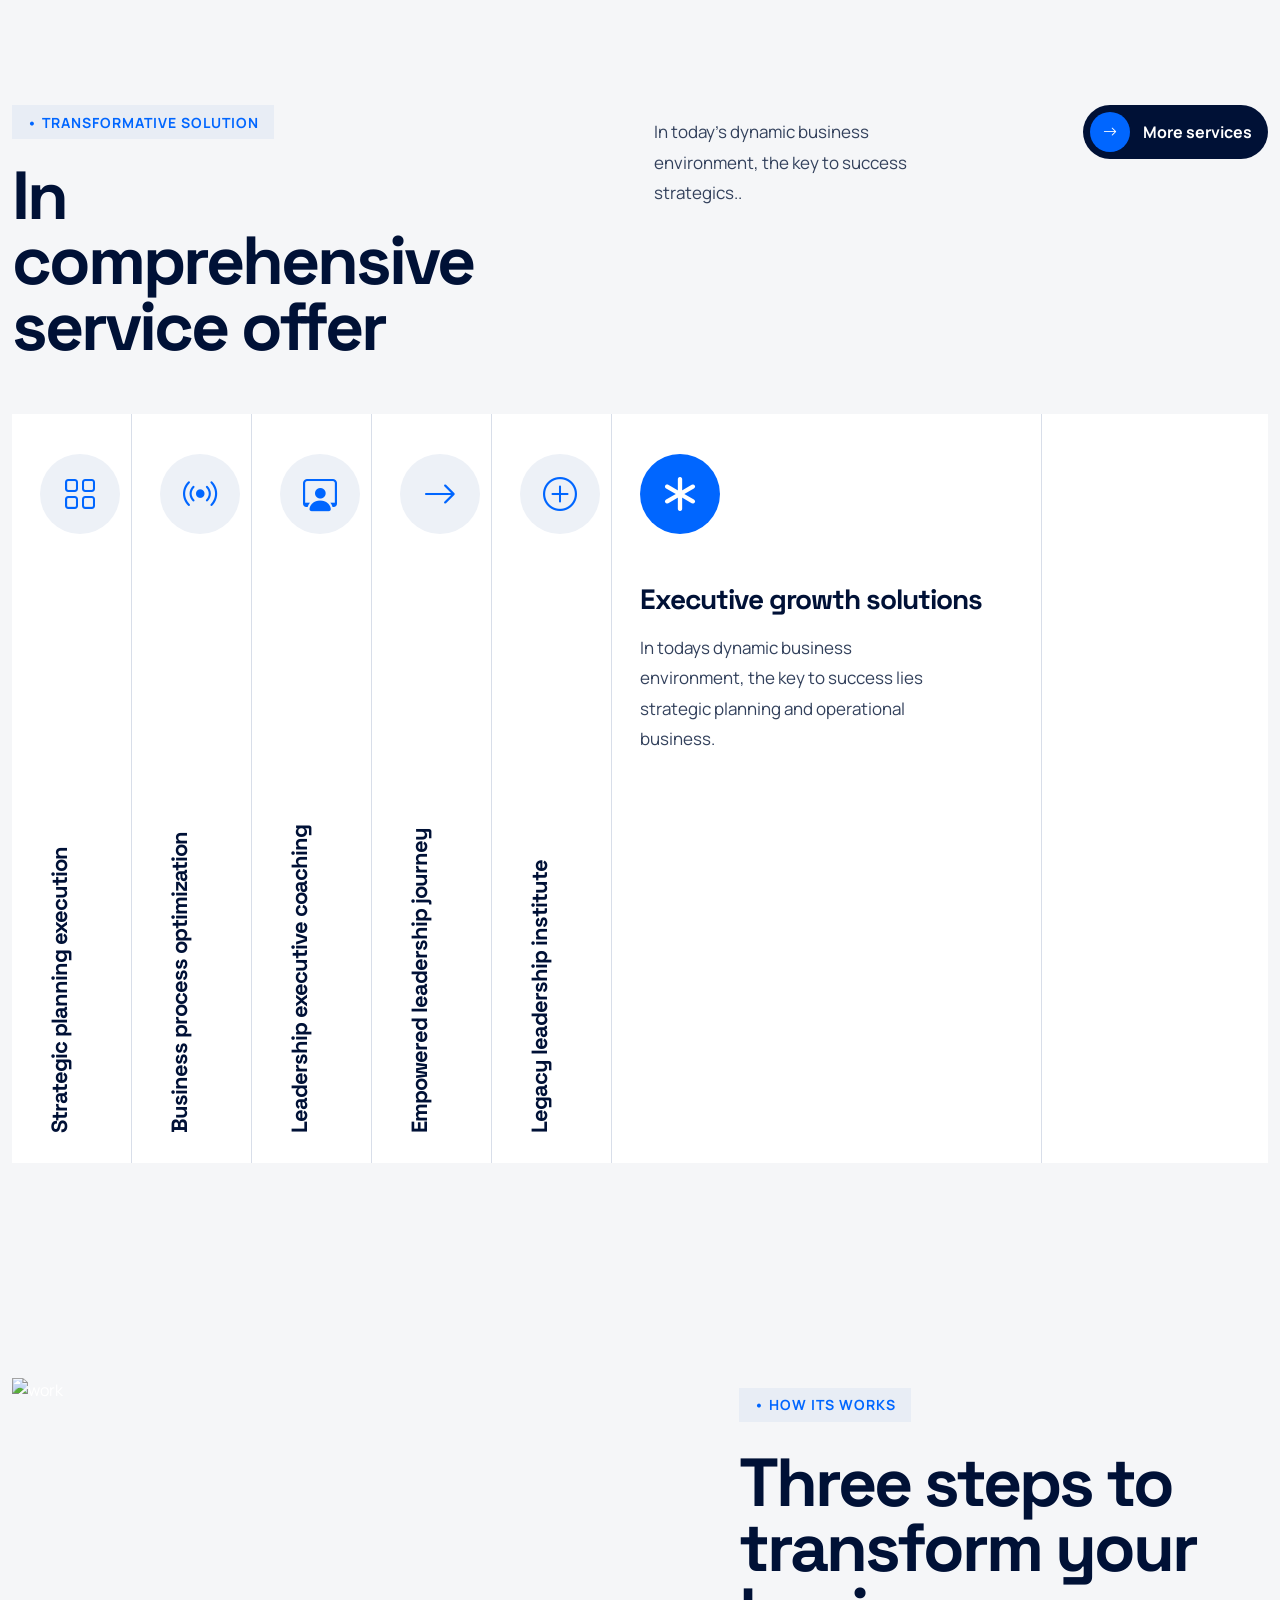
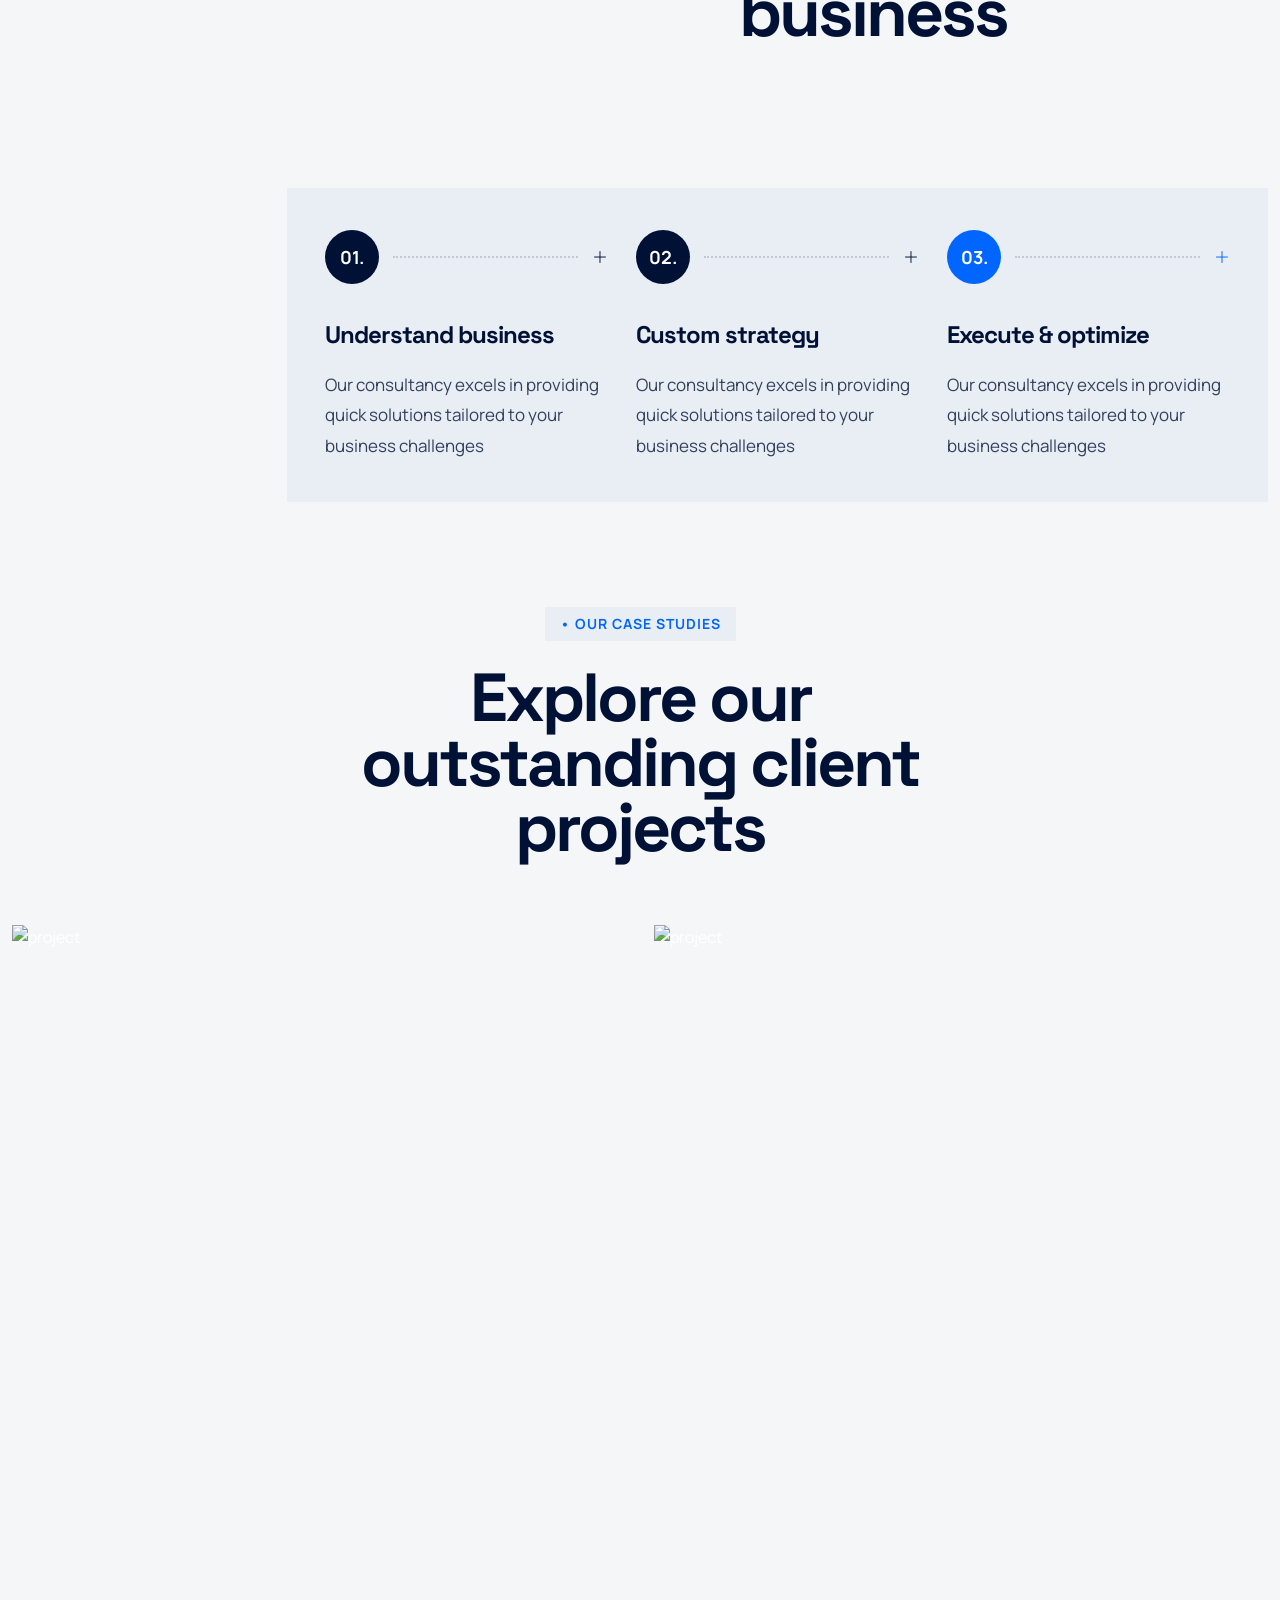
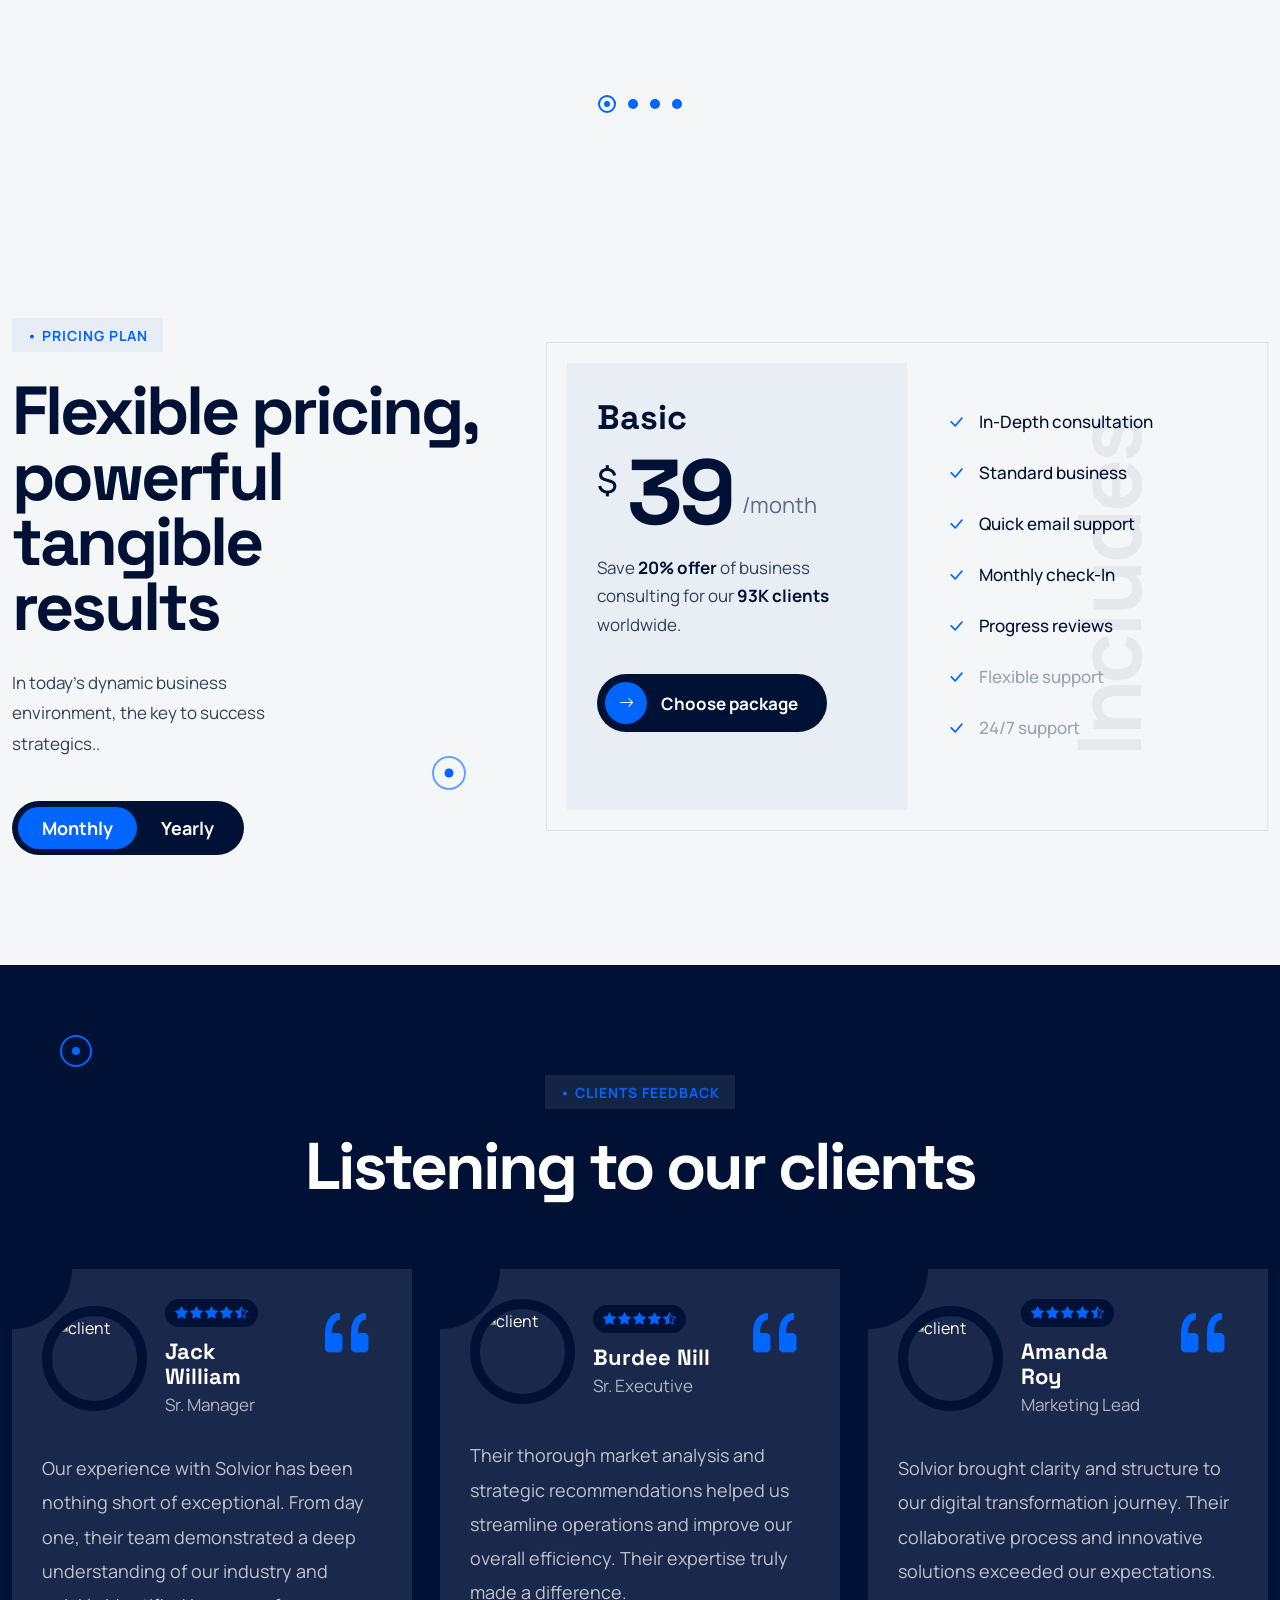
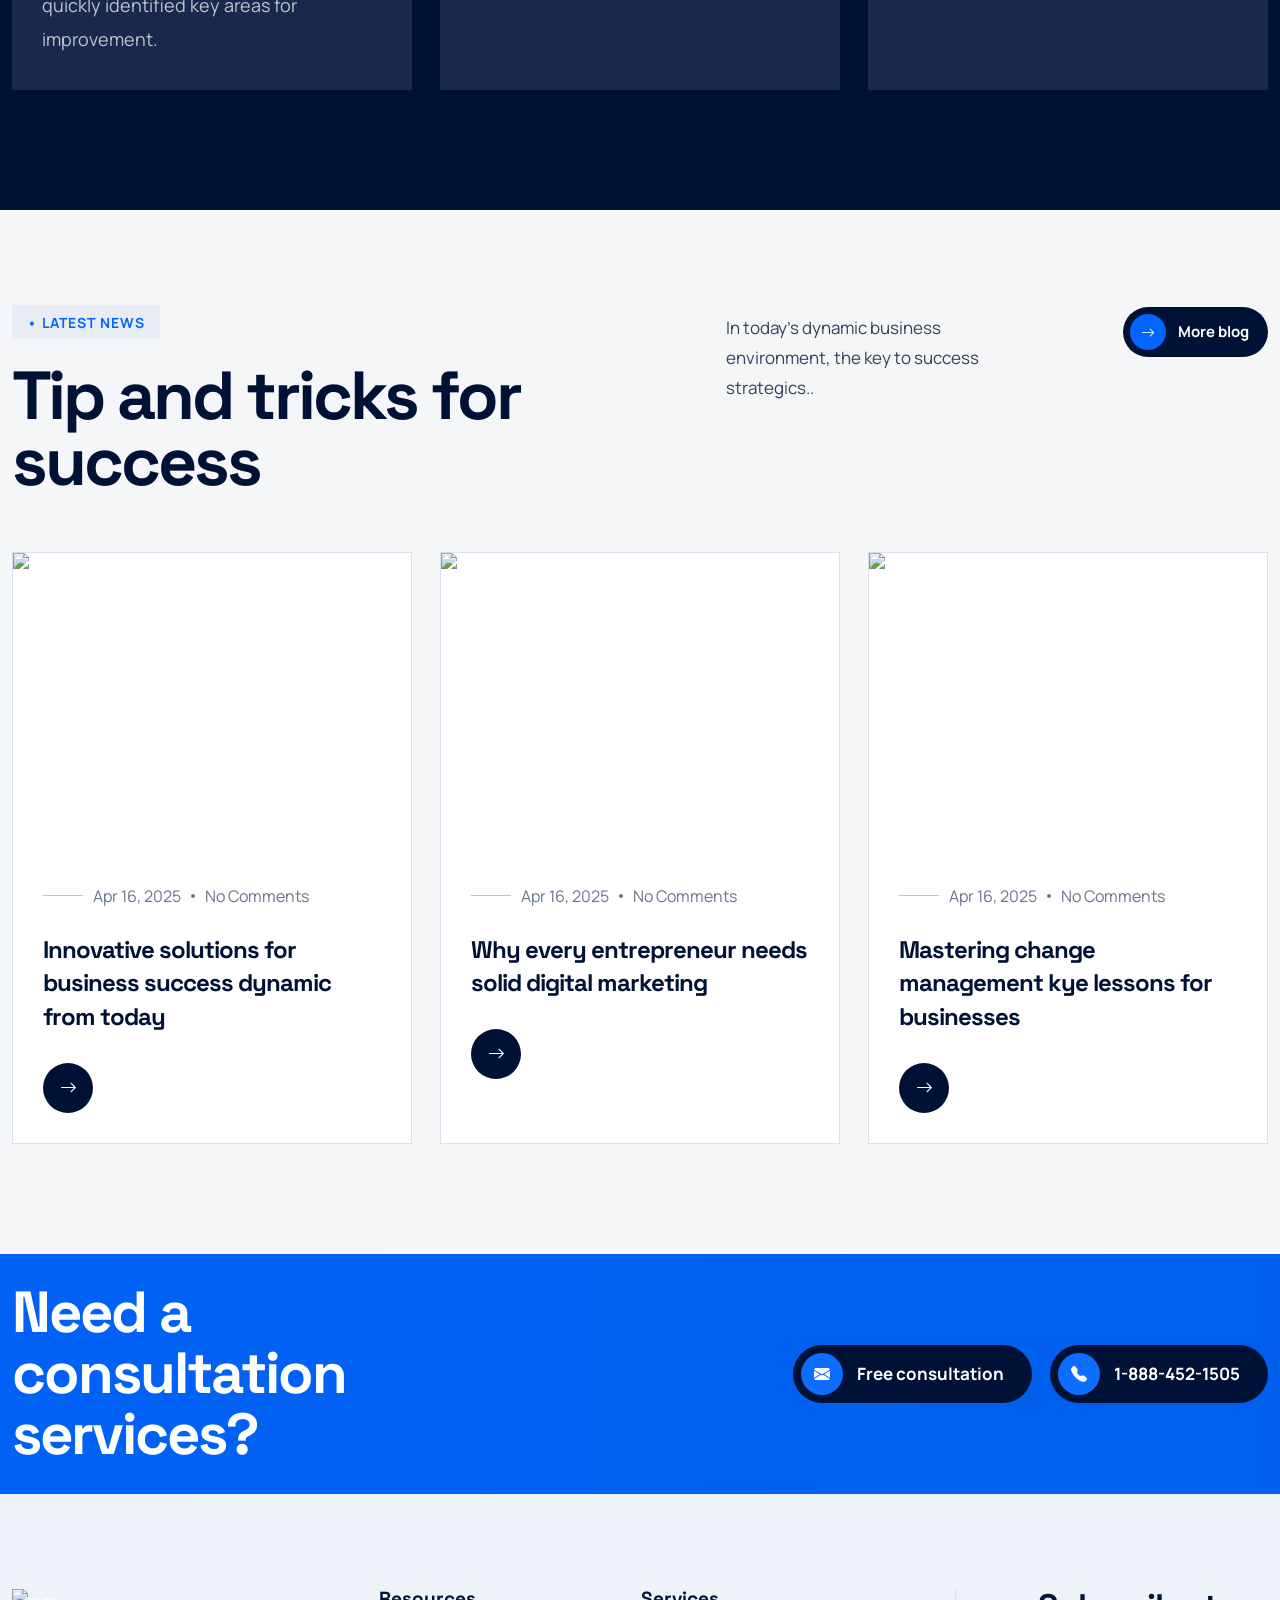
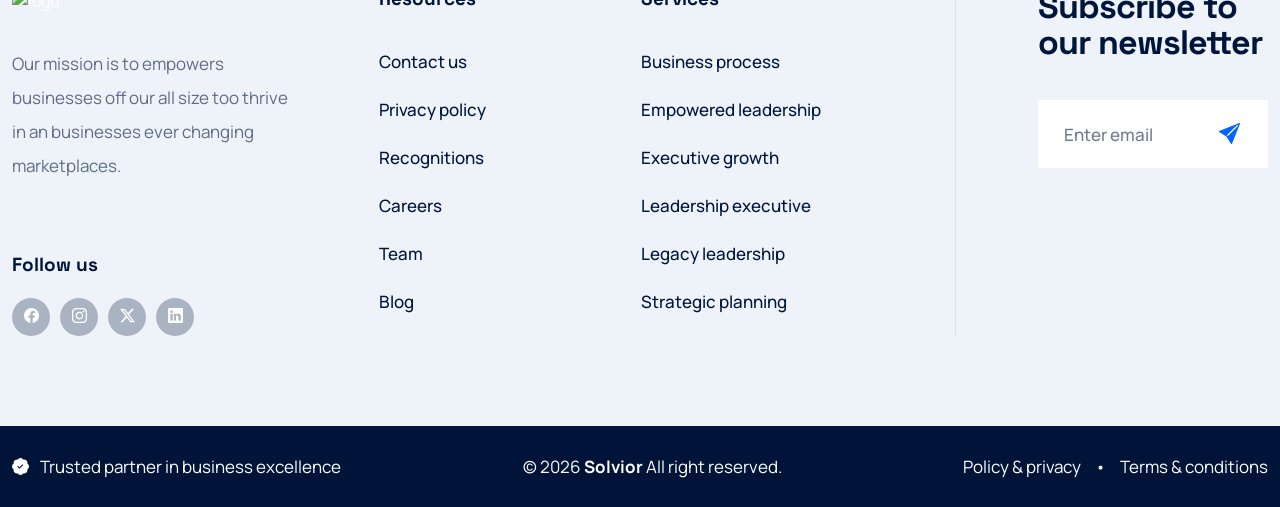
==== index.html @ 194489c1 "15 MAY 2026" ====
<!DOCTYPE html>
<html lang="en">
<head>
    <meta charset="UTF-8">
    <meta name="viewport" content="width=device-width, initial-scale=1.0">
    <title>Document</title>
    <link
  href="https://cdn.jsdelivr.net/npm/bootstrap@5.3.7/dist/css/bootstrap.min.css" rel="stylesheet"
/>
<link
  rel="stylesheet"
  href="https://cdn.jsdelivr.net/npm/bootstrap-icons@1.13.1/font/bootstrap-icons.min.css"/>
  <link rel="preconnect" href="https://fonts.googleapis.com">
<link rel="preconnect" href="https://fonts.gstatic.com" crossorigin>

<link href="https://fonts.googleapis.com/css2?family=Manrope:wght@200..800&family=Space+Grotesk:wght@300..700&display=swap" rel="stylesheet">
<link rel="stylesheet" href="assets/css/style.css">
</head>
<body>
    






<!-- =========================
     SERVICE AREA START
========================= -->

<section class="service-area">

    <div class="container">

        <!-- TOP -->

        <div class="service-top">

            <!-- LEFT -->

            <div class="service-heading">

                <span class="service-subtitle">
                    • TRANSFORMATIVE SOLUTION
                </span>

                <h2>
                    In comprehensive service offer
                </h2>

            </div>

            <!-- CENTER -->

            <div class="service-text">

                <p>
                    In today's dynamic business environment, the key to success strategics..
                </p>

            </div>

            <!-- RIGHT -->

            <div class="service-btn-wrap">

                <a href="#" class="service-btn">

                    <span class="service-btn-icon">
                        <i class="bi bi-arrow-right"></i>
                    </span>

                    <span class="service-btn-text">
                        More services
                    </span>

                </a>

            </div>

        </div>

        <!-- SERVICE WRAPPER -->

        <div class="service-wrapper">

            <!-- ITEM 1 -->

            <div class="service-item">

                <div class="service-icon">

                    <i class="bi bi-grid"></i>

                </div>

                <h3>
                    Strategic planning execution
                </h3>

                <div class="service-hidden">

                    <h4>
                        Strategic planning execution
                    </h4>

                    <p>
                        In todays dynamic business environment, the key to success lies strategic planning and operational business.
                    </p>

                </div>

            </div>

            <!-- ITEM 2 -->

            <div class="service-item">

                <div class="service-icon">

                    <i class="bi bi-broadcast"></i>

                </div>

                <h3>
                    Business process optimization
                </h3>

                <div class="service-hidden">

                    <h4>
                        Business process optimization
                    </h4>

                    <p>
                        In todays dynamic business environment, the key to success lies strategic planning and operational business.
                    </p>

                </div>

            </div>

            <!-- ITEM 3 -->

            <div class="service-item">

                <div class="service-icon">

                    <i class="bi bi-person-workspace"></i>

                </div>

                <h3>
                    Leadership executive coaching
                </h3>

                <div class="service-hidden">

                    <h4>
                        Leadership executive coaching
                    </h4>

                    <p>
                        In todays dynamic business environment, the key to success lies strategic planning and operational business.
                    </p>

                </div>

            </div>

            <!-- ITEM 4 -->

            <div class="service-item">

                <div class="service-icon">

                    <i class="bi bi-arrow-right"></i>

                </div>

                <h3>
                    Empowered leadership journey
                </h3>

                <div class="service-hidden">

                    <h4>
                        Empowered leadership journey
                    </h4>

                    <p>
                        In todays dynamic business environment, the key to success lies strategic planning and operational business.
                    </p>

                </div>

            </div>

            <!-- ITEM 5 -->

            <div class="service-item">

                <div class="service-icon">

                    <i class="bi bi-plus-circle"></i>

                </div>

                <h3>
                    Legacy leadership institute
                </h3>

                <div class="service-hidden">

                    <h4>
                        Legacy leadership institute
                    </h4>

                    <p>
                        In todays dynamic business environment, the key to success lies strategic planning and operational business.
                    </p>

                </div>

            </div>

            <!-- ITEM ACTIVE -->

            <div class="service-item active">

                <div class="service-icon active-icon">

                    <i class="bi bi-asterisk"></i>

                </div>

                <h3>
                    Executive growth solutions
                </h3>

                <div class="service-hidden">

                    <h4>
                        Executive growth solutions
                    </h4>

                    <p>
                        In todays dynamic business environment, the key to success lies strategic planning and operational business.
                    </p>

                </div>

            </div>

        </div>

    </div>

</section>

<!-- =========================
     SERVICE AREA END
========================= -->

<!-- =========================
     WORK PROCESS AREA START
========================= -->

<section class="work-area">

    <div class="container">

        <!-- TOP -->

        <div class="work-top">

            <!-- LEFT IMAGE -->

            <div class="work-image">

                <img
                    src="https://images.unsplash.com/photo-1552664730-d307ca884978?q=80&w=1400&auto=format&fit=crop"
                    alt="work"
                >

            </div>

            <!-- RIGHT CONTENT -->

            <div class="work-heading">

                <span class="work-subtitle">
                    • HOW ITS WORKS
                </span>

                <h2>
                    Three steps to transform your business
                </h2>

            </div>

        </div>

        <!-- PROCESS BOX -->

        <div class="work-process-wrapper">

            <div class="work-process-grid">

                <!-- ITEM 1 -->

                <div class="work-process-item">

                    <!-- TOP -->

                    <div class="work-process-top">

                        <div class="work-number">
                            01.
                        </div>

                        <div class="work-line"></div>

                        <div class="work-plus">
                            <i class="bi bi-plus-lg"></i>
                        </div>

                    </div>

                    <!-- CONTENT -->

                    <div class="work-content">

                        <h3>
                            Understand business
                        </h3>

                        <p>
                            Our consultancy excels in providing quick solutions tailored to your business challenges
                        </p>

                    </div>

                </div>

                <!-- ITEM 2 -->

                <div class="work-process-item">

                    <div class="work-process-top">

                        <div class="work-number">
                            02.
                        </div>

                        <div class="work-line"></div>

                        <div class="work-plus">
                            <i class="bi bi-plus-lg"></i>
                        </div>

                    </div>

                    <div class="work-content">

                        <h3>
                            Custom strategy
                        </h3>

                        <p>
                            Our consultancy excels in providing quick solutions tailored to your business challenges
                        </p>

                    </div>

                </div>

                <!-- ITEM 3 -->

                <div class="work-process-item">

                    <div class="work-process-top">

                        <div class="work-number active">
                            03.
                        </div>

                        <div class="work-line"></div>

                        <div class="work-plus blue">
                            <i class="bi bi-plus-lg"></i>
                        </div>

                    </div>

                    <div class="work-content">

                        <h3>
                            Execute & optimize
                        </h3>

                        <p>
                            Our consultancy excels in providing quick solutions tailored to your business challenges
                        </p>

                    </div>

                </div>

            </div>

        </div>

    </div>

</section>

<!-- =========================
     WORK PROCESS AREA END
========================= -->    


<!-- =========================
     PROJECT AREA START
========================= -->

<section class="project-area">

    <div class="container">

        <!-- TOP -->

        <div class="project-top">

            <span class="project-subtitle">
                • OUR CASE STUDIES
            </span>

            <h2>
                Explore our outstanding client projects
            </h2>

        </div>

        <!-- GRID -->

        <div class="project-grid">

            <!-- ITEM 1 -->

            <div class="project-item">

                <!-- IMAGE -->

                <div class="project-image">

                    <img
                        src="https://images.unsplash.com/photo-1522202176988-66273c2fd55f?q=80&w=1400&auto=format&fit=crop"
                        alt="project"
                    >

                </div>

                <!-- CONTENT -->

                <div class="project-content">

                    <div class="project-tags">

                        <span>Business</span>
                        <span>Marketing</span>

                    </div>

                    <div class="project-bottom">

                        <h3>
                            Empower enterprise
                        </h3>

                        <a href="#" class="project-arrow">

                            <i class="bi bi-arrow-up-right"></i>

                        </a>

                    </div>

                </div>

            </div>

            <!-- ITEM 2 -->

            <div class="project-item">

                <div class="project-image">

                    <img
                        src="https://images.unsplash.com/photo-1521737604893-d14cc237f11d?q=80&w=1400&auto=format&fit=crop"
                        alt="project"
                    >

                </div>

                <div class="project-content">

                    <div class="project-tags">

                        <span>Growth</span>
                        <span>Marketing</span>

                    </div>

                    <div class="project-bottom">

                        <h3>
                            Innovative solutions
                        </h3>

                        <a href="#" class="project-arrow dark-arrow">

                            <i class="bi bi-arrow-up-right"></i>

                        </a>

                    </div>

                </div>

            </div>

        </div>

        <!-- DOTS -->

        <div class="project-dots">

            <span class="active"></span>
            <span></span>
            <span></span>
            <span></span>

        </div>

    </div>

</section>

<!-- =========================
     PROJECT AREA END
========================= -->


<!-- =========================
     PRICING AREA START
========================= -->

<section class="pricing-area">

    <div class="container">

        <div class="pricing-wrapper">

            <!-- LEFT -->

            <div class="pricing-left">

                <span class="pricing-subtitle">
                    • PRICING PLAN
                </span>

                <h2>
                    Flexible pricing, powerful tangible results
                </h2>

                <p>
                    In today's dynamic business environment, the key to success strategics..
                </p>

                <!-- TOGGLE -->

                <div class="pricing-toggle">

                    <button class="active">
                        Monthly
                    </button>

                    <button>
                        Yearly
                    </button>

                </div>

                <!-- SHAPE -->

                <div class="pricing-shape"></div>

            </div>

            <!-- RIGHT -->

            <div class="pricing-right">

                <div class="pricing-card">

                    <!-- LEFT CARD -->

                    <div class="pricing-card-left">

                        <h4>
                            Basic
                        </h4>

                        <div class="pricing-price">

                            <span class="currency">$</span>

                            <h3>39</h3>

                            <span class="month">/month</span>

                        </div>

                        <p>
                            Save <strong>20% offer</strong> of business consulting for our <strong>93K clients</strong> worldwide.
                        </p>

                        <a href="#" class="pricing-btn">

                            <span class="pricing-btn-icon">
                                <i class="bi bi-arrow-right"></i>
                            </span>

                            <span class="pricing-btn-text">
                                Choose package
                            </span>

                        </a>

                    </div>

                    <!-- RIGHT CARD -->

                    <div class="pricing-card-right">

                        <ul>

                            <li class="active">

                                <i class="bi bi-check-lg"></i>

                                In-Depth consultation

                            </li>

                            <li class="active">

                                <i class="bi bi-check-lg"></i>

                                Standard business

                            </li>

                            <li class="active">

                                <i class="bi bi-check-lg"></i>

                                Quick email support

                            </li>

                            <li class="active">

                                <i class="bi bi-check-lg"></i>

                                Monthly check-In

                            </li>

                            <li class="active">

                                <i class="bi bi-check-lg"></i>

                                Progress reviews

                            </li>

                            <li>

                                <i class="bi bi-check-lg"></i>

                                Flexible support

                            </li>

                            <li>

                                <i class="bi bi-check-lg"></i>

                                24/7 support

                            </li>

                        </ul>

                        <div class="pricing-watermark">
                            Includes
                        </div>

                    </div>

                </div>

            </div>

        </div>

    </div>

</section>

<!-- =========================
     PRICING AREA END
========================= -->
    

<!-- =========================
     TESTIMONIAL AREA START
========================= -->

<section class="testimonial-area">

    <!-- SHAPE -->
    <div class="testimonial-shape"></div>

    <div class="container">

        <!-- TOP -->

        <div class="testimonial-top">

            <span class="testimonial-subtitle">
                • CLIENTS FEEDBACK
            </span>

            <h2>
                Listening to our clients
            </h2>

        </div>

        <!-- TESTIMONIAL GRID -->

        <div class="testimonial-grid">

            <!-- CARD 1 -->

            <div class="testimonial-card">

                <!-- TOP -->

                <div class="testimonial-card-top">

                    <div class="testimonial-user">

                        <div class="testimonial-user-image">

                            <img
                                src="https://randomuser.me/api/portraits/men/32.jpg"
                                alt="client"
                            >

                        </div>

                        <div class="testimonial-user-info">

                            <div class="testimonial-rating">

                                <i class="bi bi-star-fill"></i>
                                <i class="bi bi-star-fill"></i>
                                <i class="bi bi-star-fill"></i>
                                <i class="bi bi-star-fill"></i>
                                <i class="bi bi-star-half"></i>

                            </div>

                            <h4>
                                Jack William
                            </h4>

                            <p>
                                Sr. Manager
                            </p>

                        </div>

                    </div>

                    <div class="testimonial-quote">

                        <i class="bi bi-quote"></i>

                    </div>

                </div>

                <!-- TEXT -->

                <div class="testimonial-content">

                    <p>
                        Our experience with Solvior has been nothing short of exceptional. From day one, their team demonstrated a deep understanding of our industry and quickly identified key areas for improvement.
                    </p>

                </div>

            </div>

            <!-- CARD 2 -->

            <div class="testimonial-card">

                <div class="testimonial-card-top">

                    <div class="testimonial-user">

                        <div class="testimonial-user-image">

                            <img
                                src="https://randomuser.me/api/portraits/men/44.jpg"
                                alt="client"
                            >

                        </div>

                        <div class="testimonial-user-info">

                            <div class="testimonial-rating">

                                <i class="bi bi-star-fill"></i>
                                <i class="bi bi-star-fill"></i>
                                <i class="bi bi-star-fill"></i>
                                <i class="bi bi-star-fill"></i>
                                <i class="bi bi-star-half"></i>

                            </div>

                            <h4>
                                Burdee Nill
                            </h4>

                            <p>
                                Sr. Executive
                            </p>

                        </div>

                    </div>

                    <div class="testimonial-quote">

                        <i class="bi bi-quote"></i>

                    </div>

                </div>

                <div class="testimonial-content">

                    <p>
                        Their thorough market analysis and strategic recommendations helped us streamline operations and improve our overall efficiency. Their expertise truly made a difference.
                    </p>

                </div>

            </div>

            <!-- CARD 3 -->

            <div class="testimonial-card">

                <div class="testimonial-card-top">

                    <div class="testimonial-user">

                        <div class="testimonial-user-image">

                            <img
                                src="https://randomuser.me/api/portraits/women/68.jpg"
                                alt="client"
                            >

                        </div>

                        <div class="testimonial-user-info">

                            <div class="testimonial-rating">

                                <i class="bi bi-star-fill"></i>
                                <i class="bi bi-star-fill"></i>
                                <i class="bi bi-star-fill"></i>
                                <i class="bi bi-star-fill"></i>
                                <i class="bi bi-star-half"></i>

                            </div>

                            <h4>
                                Amanda Roy
                            </h4>

                            <p>
                                Marketing Lead
                            </p>

                        </div>

                    </div>

                    <div class="testimonial-quote">

                        <i class="bi bi-quote"></i>

                    </div>

                </div>

                <div class="testimonial-content">

                    <p>
                        Solvior brought clarity and structure to our digital transformation journey. Their collaborative process and innovative solutions exceeded our expectations.
                    </p>

                </div>

            </div>

        </div>

    </div>

</section>

<!-- =========================
     TESTIMONIAL AREA END
========================= -->


<!-- =========================
     BLOG AREA START
========================= -->

<section class="blog-area">

    <div class="container">

        <!-- BLOG TOP -->

        <div class="blog-top">

            <!-- LEFT -->
            <div class="blog-heading">

                <span class="blog-subtitle">
                    • LATEST NEWS
                </span>

                <h2>
                    Tip and tricks for success
                </h2>

            </div>

            <!-- CENTER -->
            <div class="blog-text">

                <p>
                    In today's dynamic business environment, the key to success strategics..
                </p>

            </div>

            <!-- RIGHT -->
            <div class="blog-btn-wrap">

                <a href="#" class="blog-btn">

                    <span class="blog-btn-icon">
                        <i class="bi bi-arrow-right"></i>
                    </span>

                    <span class="blog-btn-text">
                        More blog
                    </span>

                </a>

            </div>

        </div>

        <!-- BLOG GRID -->

        <div class="blog-grid">

            <!-- CARD 1 -->

            <div class="blog-card">

                <div class="blog-image">

                    <img
                        src="https://images.unsplash.com/photo-1556157382-97eda2d62296?q=80&w=1200&auto=format&fit=crop"
                        alt="blog"
                    >

                    <span class="blog-category">
                        Branding
                    </span>

                </div>

                <div class="blog-content">

                    <!-- META -->

                    <div class="blog-meta">

                        <span class="meta-line"></span>

                        <p>
                            Apr 16, 2025
                        </p>

                        <div class="meta-dot"></div>

                        <p>
                            No Comments
                        </p>

                    </div>

                    <!-- TITLE -->

                    <h3>

                        <a href="#">
                            Innovative solutions for business success dynamic from today
                        </a>

                    </h3>

                    <!-- BUTTON -->

                    <a href="#" class="blog-arrow">

                        <i class="bi bi-arrow-right"></i>

                    </a>

                </div>

            </div>

            <!-- CARD 2 -->

            <div class="blog-card">

                <div class="blog-image">

                    <img
                        src="https://images.unsplash.com/photo-1516321318423-f06f85e504b3?q=80&w=1200&auto=format&fit=crop"
                        alt="blog"
                    >

                    <span class="blog-category">
                        Business
                    </span>

                </div>

                <div class="blog-content">

                    <div class="blog-meta">

                        <span class="meta-line"></span>

                        <p>
                            Apr 16, 2025
                        </p>

                        <div class="meta-dot"></div>

                        <p>
                            No Comments
                        </p>

                    </div>

                    <h3>

                        <a href="#">
                            Why every entrepreneur needs solid digital marketing
                        </a>

                    </h3>

                    <a href="#" class="blog-arrow">

                        <i class="bi bi-arrow-right"></i>

                    </a>

                </div>

            </div>

            <!-- CARD 3 -->

            <div class="blog-card">

                <div class="blog-image">

                    <img
                        src="https://images.unsplash.com/photo-1521737604893-d14cc237f11d?q=80&w=1200&auto=format&fit=crop"
                        alt="blog"
                    >

                    <span class="blog-category">
                        Business
                    </span>

                </div>

                <div class="blog-content">

                    <div class="blog-meta">

                        <span class="meta-line"></span>

                        <p>
                            Apr 16, 2025
                        </p>

                        <div class="meta-dot"></div>

                        <p>
                            No Comments
                        </p>

                    </div>

                    <h3>

                        <a href="#">
                            Mastering change management kye lessons for businesses
                        </a>

                    </h3>

                    <a href="#" class="blog-arrow">

                        <i class="bi bi-arrow-right"></i>

                    </a>

                </div>

            </div>

        </div>

    </div>

</section>

<!-- =========================
     BLOG AREA END
========================= -->



<!-- =========================
     CTA AREA START
========================= -->

<section class="cta-area">

    <div class="container">

        <div class="cta-wrapper">

            <!-- LEFT -->
            <div class="cta-content">

                <h2>
                    Need a consultation services?
                </h2>

            </div>

            <!-- RIGHT -->
            <div class="cta-buttons">

                <!-- BUTTON -->
                <a href="#" class="cta-btn">

                    <span class="cta-icon">
                        <i class="bi bi-envelope-fill"></i>
                    </span>

                    <span class="cta-text">
                        Free consultation
                    </span>

                </a>

                <!-- BUTTON -->
                <a href="#" class="cta-btn">

                    <span class="cta-icon">
                        <i class="bi bi-telephone-fill"></i>
                    </span>

                    <span class="cta-text">
                        1-888-452-1505
                    </span>

                </a>

            </div>

        </div>

    </div>

</section>

<!-- =========================
     CTA AREA END
========================= -->


<!-- =========================
     FOOTER START
========================= -->

<footer class="footer-area">

    <div class="container">

        <div class="footer-top">

            <!-- COLUMN 1 -->
            <div class="footer-col footer-about">

                <a href="#" class="footer-logo">
                    <img src="assets/images/logo.svg" alt="logo">
                </a>

                <p>
                    Our mission is to empowers businesses off our all size too thrive in an businesses ever changing marketplaces.
                </p>

                <h5>Follow us</h5>

                <div class="footer-socials">

                    <a href="#">
                        <i class="bi bi-facebook"></i>
                    </a>

                    <a href="#">
                        <i class="bi bi-instagram"></i>
                    </a>

                    <a href="#">
                        <i class="bi bi-twitter-x"></i>
                    </a>

                    <a href="#">
                        <i class="bi bi-linkedin"></i>
                    </a>

                </div>

            </div>

            <!-- COLUMN 2 -->
            <div class="footer-col">

                <h4>Resources</h4>

                <ul>

                    <li><a href="#">Contact us</a></li>
                    <li><a href="#">Privacy policy</a></li>
                    <li><a href="#">Recognitions</a></li>
                    <li><a href="#">Careers</a></li>
                    <li><a href="#">Team</a></li>
                    <li><a href="#">Blog</a></li>

                </ul>

            </div>

            <!-- COLUMN 3 -->
            <div class="footer-col">

                <h4>Services</h4>

                <ul>

                    <li><a href="#">Business process</a></li>
                    <li><a href="#">Empowered leadership</a></li>
                    <li><a href="#">Executive growth</a></li>
                    <li><a href="#">Leadership executive</a></li>
                    <li><a href="#">Legacy leadership</a></li>
                    <li><a href="#">Strategic planning</a></li>

                </ul>

            </div>

            <!-- COLUMN 4 -->
            <div class="footer-col footer-newsletter">

                <h2>
                    Subscribe to our newsletter
                </h2>

                <form action="#">

                    <input type="email" placeholder="Enter email">

                    <button type="submit">
                        <i class="bi bi-send-fill"></i>
                    </button>

                </form>

            </div>

        </div>

    </div>

    <!-- FOOTER BOTTOM -->

    <div class="footer-bottom">

        <div class="container">

            <div class="footer-bottom-wrapper">

                <p>
                    <i class="bi bi-patch-check-fill"></i>
                    Trusted partner in business excellence
                </p>

                <p>
                    © 2026 <strong>Solvior</strong> All right reserved.
                </p>

                <div class="footer-links">

                    <a href="#">Policy & privacy</a>

                    <span>•</span>

                    <a href="#">Terms & conditions</a>

                </div>

            </div>

        </div>

    </div>

</footer>

<!-- =========================
     FOOTER END
========================= -->



<script src="https://cdn.jsdelivr.net/npm/bootstrap@5.3.7/dist/js/bootstrap.bundle.min.js"></script>
      <script src="assets/js/script.js"></script>
</body>

</html>
---- assets/css/style.css ----
/* =========================
   GLOBAL RESET
========================= */

*{
    margin: 0;
    padding: 0;
    box-sizing: border-box;
}

html{
    scroll-behavior: smooth;
}

body{
    font-family: "Manrope", sans-serif;
    background: #05060a;
    color: #ffffff;
    overflow-x: hidden;
}

/* =========================
   HEADINGS
========================= */

h1,
h2,
h3,
h4,
h5,
h6{
    font-family: "Space Grotesk", sans-serif;
    margin: 0;
}

/* =========================
   LINKS
========================= */

a{
    text-decoration: none;
    color: inherit;
}

/* =========================
   IMAGES
========================= */

img{
    max-width: 100%;
    display: block;
}

/* =========================
   CONTAINER WIDTH
========================= */

.container{
    max-width: 1320px;
}



/* =========================
   FOOTER AREA
========================= */

.footer-area{
    background: #eef3f9;
    overflow: hidden;
}

/* =========================
   FOOTER TOP
========================= */

.footer-top{
    padding: 95px 0 90px;

    display: grid;
    grid-template-columns: 1.1fr 0.7fr 0.9fr 1.2fr;

    column-gap: 80px;
}

/* =========================
   LOGO
========================= */

.footer-logo{
    display: inline-block;
    margin-bottom: 34px;
}

.footer-logo img{
    width: 170px;
}

/* =========================
   ABOUT TEXT
========================= */

.footer-about p{
    max-width: 290px;

    font-size: 17px;
    line-height: 2;

    font-weight: 400;

    color: #5f6c84;

    margin-bottom: 72px;
}

/* =========================
   FOLLOW TITLE
========================= */

.footer-about h5{
    font-size: 19px;
    line-height: 1;

    font-weight: 700;

    color: #00153b;

    margin-bottom: 24px;
}

/* =========================
   SOCIALS
========================= */

.footer-socials{
    display: flex;
    align-items: center;
    gap: 10px;
}

.footer-socials a{
    width: 38px;
    height: 38px;

    border-radius: 50%;

    background: #aab3c1;

    display: flex;
    align-items: center;
    justify-content: center;

    color: #fff;

    font-size: 15px;

    transition: 0.3s ease;
}

.footer-socials a:hover{
    background: #0066ff;
}

/* =========================
   FOOTER COLUMN TITLE
========================= */

.footer-col h4{
    font-size: 19px;
    line-height: 1;

    font-weight: 700;

    color: #00153b;

    margin-bottom: 42px;
}

/* =========================
   LISTS
========================= */

.footer-col ul{
    margin: 0;
    padding: 0;
    list-style: none;
}

.footer-col ul li{
    margin-bottom: 24px;
}

.footer-col ul li:last-child{
    margin-bottom: 0;
}

.footer-col ul li a{
    font-size: 17px;
    line-height: 1.2;

    font-weight: 500;

    color: #00153b;

    transition: 0.3s ease;
}

.footer-col ul li a:hover{
    color: #0066ff;
}

/* =========================
   NEWSLETTER
========================= */

.footer-newsletter{
    border-left: 1px solid rgba(0,0,0,0.08);

    padding-left: 82px;
}

.footer-newsletter h2{
    max-width: 300px;

    font-size: 34px;
    line-height: 1.08;

    font-weight: 700;

    color: #00153b;

    margin-bottom: 38px;

    letter-spacing: -1px;
}

/* =========================
   FORM
========================= */

.footer-newsletter form{
    position: relative;
    max-width: 292px;
}

.footer-newsletter input{
    width: 100%;
    height: 68px;

    background: #fff;

    border: none;
    outline: none;

    padding: 0 78px 0 26px;

    color: #00153b;

    font-size: 17px;
    font-weight: 500;
}

.footer-newsletter input::placeholder{
    color: #6f7b90;
}

.footer-newsletter button{
    position: absolute;

    top: 50%;
    right: 22px;

    transform: translateY(-50%);

    width: 34px;
    height: 34px;

    border: none;
    background: transparent;

    color: #0066ff;

    font-size: 21px;

    cursor: pointer;
}





/* =========================
   SERVICE AREA
========================= */

.service-area{
    padding: 105px 0 110px;
    background: #f5f6f8;
    overflow: hidden;
}

/* =========================
   TOP
========================= */

.service-top{
    display: grid;
    grid-template-columns: 1.1fr 0.7fr auto;

    gap: 55px;

    align-items: start;

    margin-bottom: 55px;
}

/* =========================
   SUBTITLE
========================= */

.service-subtitle{
    display: inline-flex;
    align-items: center;

    height: 34px;

    background: #e8edf5;

    padding: 0 15px;

    color: #0066ff;

    font-size: 14px;
    font-weight: 700;

    letter-spacing: 1px;

    margin-bottom: 24px;
}

/* =========================
   TITLE
========================= */

.service-heading h2{
    max-width: 520px;

    margin: 0;

    color: #001136;

    font-size: 68px;
    line-height: 0.96;

    letter-spacing: -3px;

    font-weight: 700;
}

/* =========================
   TEXT
========================= */

.service-text{
    padding-top: 12px;
}

.service-text p{
    max-width: 300px;

    margin: 0;

    color: #33415c;

    font-size: 17px;
    line-height: 1.8;

    font-weight: 400;
}

/* =========================
   BUTTON
========================= */

.service-btn{
    width: 185px;
    height: 54px;

    background: #001136;

    border-radius: 100px;

    padding-left: 7px;

    display: flex;
    align-items: center;
    gap: 13px;
}

.service-btn-icon{
    width: 40px;
    height: 40px;

    border-radius: 50%;

    background: #0066ff;

    display: flex;
    align-items: center;
    justify-content: center;

    color: #fff;

    font-size: 14px;
}

.service-btn-text{
    color: #fff;

    font-size: 16px;
    font-weight: 700;
}

/* =========================
   WRAPPER
========================= */

.service-wrapper{
    display: flex;

    min-height: 460px;

    background: #ffffff;

    overflow: hidden;
}

/* =========================
   ITEM
========================= */

.service-item{
    position: relative;

    width: 120px;

    padding: 40px 28px;

    border-right: 1px solid #d8dee9;

    transition: 0.5s ease;

    overflow: hidden;

    cursor: pointer;
}

/* ACTIVE + HOVER */

.service-item.active,
.service-item:hover{
    width: 430px;
}

/* =========================
   ICON
========================= */

.service-icon{
    width: 80px;
    height: 80px;

    border-radius: 50%;

    background: #edf1f7;

    display: flex;
    align-items: center;
    justify-content: center;

    color: #0066ff;

    font-size: 34px;

    margin-bottom: 50px;

    transition: 0.4s ease;
}

.active-icon{
    background: #0066ff;
    color: #fff;
}

/* =========================
   VERTICAL TITLE
========================= */

.service-item h3{
    position: absolute;

    left: 35px;
    bottom: 30px;

    margin: 0;

    color: #001136;

    font-size: 22px;
    line-height: 1.1;

    letter-spacing: -1px;

    font-weight: 700;

    writing-mode: vertical-rl;
    transform: rotate(180deg);

    transition: 0.4s ease;
}

/* =========================
   EXPAND CONTENT
========================= */

.service-hidden{
    opacity: 0;
    visibility: hidden;

    transform: translateY(20px);

    transition: 0.45s ease;
}

.service-hidden h4{
    margin: 0 0 18px;

    color: #001136;

    font-size: 28px;
    line-height: 1.1;

    letter-spacing: -1px;

    font-weight: 700;
}

.service-hidden p{
    max-width: 290px;

    margin: 0;

    color: #33415c;

    font-size: 17px;
    line-height: 1.8;

    font-weight: 400;
}

/* =========================
   ACTIVE CONTENT
========================= */

.service-item.active h3,
.service-item:hover h3{
    opacity: 0;
}

.service-item.active .service-hidden,
.service-item:hover .service-hidden{
    opacity: 1;
    visibility: visible;

    transform: translateY(0);
}

/* =========================
   ACTIVE ICON
========================= */

.service-item:hover .service-icon{
    background: #0066ff;
    color: #fff;
}

/* =========================
   RESPONSIVE
========================= */

@media(max-width: 1199px){

    .service-top{
        grid-template-columns: 1fr;
    }

}

@media(max-width: 991px){

    .service-wrapper{
        flex-direction: column;

        min-height: auto;
    }

    .service-item,
    .service-item.active,
    .service-item:hover{
        width: 100%;

        min-height: auto;
    }

    .service-item{
        padding: 35px 24px;
    }

    .service-item h3{
        position: static;

        writing-mode: initial;
        transform: none;

        margin-top: 25px;
    }

    .service-item.active h3,
    .service-item:hover h3{
        opacity: 1;
    }

    .service-hidden{
        opacity: 1;
        visibility: visible;

        transform: none;

        margin-top: 20px;
    }

}

@media(max-width: 767px){

    .service-area{
        padding: 80px 0;
    }

    .service-heading h2{
        font-size: 42px;

        letter-spacing: -1px;
    }

}

/* =========================
   SERVICE AREA END
========================= */

/* =========================
   WORK AREA
========================= */

.work-area{
    padding: 105px 0 0;
    background: #f5f6f8;
    overflow: hidden;
}

/* =========================
   TOP
========================= */

.work-top{
    display: grid;
    grid-template-columns: 1.1fr 0.9fr;

    gap: 80px;

    align-items: start;
}

/* =========================
   IMAGE
========================= */

.work-image{
    overflow: hidden;
}

.work-image img{
    width: 100%;
    height: 560px;

    object-fit: cover;

    display: block;
}

/* =========================
   HEADING
========================= */

.work-heading{
    padding-top: 10px;
}

/* =========================
   SUBTITLE
========================= */

.work-subtitle{
    display: inline-flex;
    align-items: center;

    height: 34px;

    background: #e8edf5;

    padding: 0 15px;

    color: #0066ff;

    font-size: 14px;
    font-weight: 700;

    letter-spacing: 1px;

    margin-bottom: 28px;
}

/* =========================
   TITLE
========================= */

.work-heading h2{
    max-width: 500px;

    margin: 0;

    color: #001136;

    font-size: 68px;
    line-height: 0.96;

    letter-spacing: -3px;

    font-weight: 700;
}

/* =========================
   PROCESS WRAPPER
========================= */

.work-process-wrapper{
    position: relative;

    margin-top: -150px;
    margin-left: 275px;

    background: #e9edf4;

    padding: 42px 38px 40px;
}

/* =========================
   GRID
========================= */

.work-process-grid{
    display: grid;
    grid-template-columns: repeat(3,1fr);

    gap: 28px;
}

/* =========================
   PROCESS TOP
========================= */

.work-process-top{
    display: flex;
    align-items: center;

    margin-bottom: 38px;
}

/* =========================
   NUMBER
========================= */

.work-number{
    width: 54px;
    height: 54px;

    border-radius: 50%;

    background: #001136;

    display: flex;
    align-items: center;
    justify-content: center;

    color: #fff;

    font-size: 18px;
    line-height: 1;

    font-weight: 700;

    flex-shrink: 0;
}

.work-number.active{
    background: #0066ff;
}

/* =========================
   LINE
========================= */

.work-line{
    flex: 1;

    height: 1px;

    border-top: 2px dotted #c2c9d4;

    margin: 0 14px;
}

/* =========================
   PLUS
========================= */

.work-plus{
    color: #001136;

    font-size: 16px;

    flex-shrink: 0;
}

.work-plus.blue{
    color: #0066ff;
}

/* =========================
   CONTENT
========================= */

.work-content h3{
    margin: 0 0 22px;

    color: #001136;

    font-size: 24px;
    line-height: 1.1;

    letter-spacing: -1px;

    font-weight: 700;
}

.work-content p{
    max-width: 300px;

    margin: 0;

    color: #33415c;

    font-size: 17px;
    line-height: 1.8;

    font-weight: 400;
}

/* =========================
   RESPONSIVE
========================= */

@media(max-width: 1199px){

    .work-top{
        grid-template-columns: 1fr;
    }

    .work-process-wrapper{
        margin-left: 0;
        margin-top: 40px;
    }

}

@media(max-width: 991px){

    .work-process-grid{
        grid-template-columns: 1fr;
    }

}

@media(max-width: 767px){

    .work-area{
        padding: 80px 0;
    }

    .work-image img{
        height: 420px;
    }

    .work-heading h2{
        font-size: 42px;

        letter-spacing: -1px;
    }

    .work-process-wrapper{
        padding: 28px 24px;
    }

    .work-content h3{
        font-size: 22px;
    }

}

/* =========================
   WORK AREA END
========================= */


/* =========================
   PROJECT AREA
========================= */

.project-area{
    padding: 105px 0 95px;
    background: #f5f6f8;
    overflow: hidden;
}

/* =========================
   TOP
========================= */

.project-top{
    text-align: center;
    margin-bottom: 65px;
}

/* =========================
   SUBTITLE
========================= */

.project-subtitle{
    display: inline-flex;
    align-items: center;

    height: 34px;

    background: #e9edf4;

    padding: 0 15px;

    color: #0066ff;

    font-size: 14px;
    font-weight: 700;

    letter-spacing: 1px;

    margin-bottom: 24px;
}

/* =========================
   TITLE
========================= */

.project-top h2{
    max-width: 720px;

    margin: 0 auto;

    color: #001136;

    font-size: 68px;
    line-height: 0.96;

    letter-spacing: -3px;

    font-weight: 700;
}

/* =========================
   GRID
========================= */

.project-grid{
    display: grid;
    grid-template-columns: repeat(2,1fr);

    gap: 28px;
}

/* =========================
   ITEM
========================= */

.project-item{
    position: relative;
    overflow: hidden;
}

/* =========================
   IMAGE
========================= */

.project-image{
    overflow: hidden;
}

.project-image img{
    width: 100%;
    height: 720px;

    object-fit: cover;

    display: block;

    transition: 0.7s ease;
}

/* =========================
   CONTENT
========================= */

.project-content{
    position: absolute;

    left: 28px;
    right: 28px;
    bottom: -180px;

    background: #ffffff;

    padding: 28px 30px 30px;

    transition: 0.45s ease;

    opacity: 0;
    visibility: hidden;
}

/* =========================
   TAGS
========================= */

.project-tags{
    display: flex;
    align-items: center;
    gap: 10px;

    margin-bottom: 24px;
}

.project-tags span{
    height: 34px;

    border: 1px solid #c9d0dc;

    border-radius: 100px;

    padding: 0 16px;

    display: inline-flex;
    align-items: center;

    color: #55627c;

    font-size: 16px;
    font-weight: 500;
}

/* =========================
   BOTTOM
========================= */

.project-bottom{
    display: flex;
    align-items: center;
    justify-content: space-between;

    gap: 20px;
}

/* =========================
   TITLE
========================= */

.project-bottom h3{
    max-width: 280px;

    margin: 0;

    color: #001136;

    font-size: 34px;
    line-height: 1.02;

    letter-spacing: -1.5px;

    font-weight: 700;
}

/* =========================
   ARROW
========================= */

.project-arrow{
    width: 64px;
    height: 64px;

    border-radius: 50%;

    background: #0066ff;

    display: flex;
    align-items: center;
    justify-content: center;

    color: #fff;

    font-size: 22px;

    flex-shrink: 0;

    transition: 0.4s ease;
}

.dark-arrow{
    background: #001136;
}

/* =========================
   HOVER EFFECT
========================= */

.project-item:hover .project-image img{
    transform: scale(1.05);
}

.project-item:hover .project-content{
    bottom: 28px;

    opacity: 1;
    visibility: visible;
}

.project-item:hover .project-arrow{
    transform: rotate(45deg);
}

/* =========================
   DOTS
========================= */

.project-dots{
    margin-top: 50px;

    display: flex;
    align-items: center;
    justify-content: center;

    gap: 12px;
}

.project-dots span{
    width: 10px;
    height: 10px;

    border-radius: 50%;

    background: #0066ff;
}

.project-dots span.active{
    width: 18px;
    height: 18px;

    border: 2px solid #0066ff;

    background: transparent;

    position: relative;
}

.project-dots span.active::before{
    content: "";

    position: absolute;

    top: 50%;
    left: 50%;

    transform: translate(-50%, -50%);

    width: 6px;
    height: 6px;

    border-radius: 50%;

    background: #0066ff;
}

/* =========================
   RESPONSIVE
========================= */

@media(max-width: 1199px){

    .project-top h2{
        font-size: 58px;
    }

    .project-image img{
        height: 620px;
    }

}

@media(max-width: 991px){

    .project-grid{
        grid-template-columns: 1fr;
    }

}

@media(max-width: 767px){

    .project-area{
        padding: 80px 0;
    }

    .project-top{
        margin-bottom: 50px;
    }

    .project-top h2{
        font-size: 42px;

        letter-spacing: -1px;
    }

    .project-image img{
        height: 420px;
    }

    .project-content{
        left: 18px;
        right: 18px;

        padding: 22px;
    }

    .project-bottom h3{
        font-size: 26px;
    }

    .project-arrow{
        width: 54px;
        height: 54px;

        font-size: 18px;
    }

}


/* =========================
   PROJECT AREA END
========================= */


/* =========================
   PRICING AREA
========================= */

.pricing-area{
    padding: 110px 0;
    background: #f5f6f8;
    overflow: hidden;
}

/* =========================
   WRAPPER
========================= */

.pricing-wrapper{
    display: grid;
    grid-template-columns: 0.9fr 1.4fr;

    gap: 70px;

    align-items: center;
}

/* =========================
   LEFT
========================= */

.pricing-left{
    position: relative;
}

/* =========================
   SUBTITLE
========================= */

.pricing-subtitle{
    display: inline-flex;
    align-items: center;

    height: 34px;

    background: #e8edf5;

    padding: 0 15px;

    color: #0066ff;

    font-size: 14px;
    font-weight: 700;

    letter-spacing: 1px;

    margin-bottom: 26px;
}

/* =========================
   TITLE
========================= */

.pricing-left h2{
    max-width: 470px;

    margin: 0 0 28px;

    color: #001136;

    font-size: 68px;
    line-height: 0.96;

    letter-spacing: -3px;

    font-weight: 700;
}

/* =========================
   TEXT
========================= */

.pricing-left p{
    max-width: 320px;

    margin: 0 0 42px;

    color: #33415c;

    font-size: 17px;
    line-height: 1.8;

    font-weight: 400;
}

/* =========================
   TOGGLE
========================= */

.pricing-toggle{
    width: fit-content;
    height: 54px;

    background: #001136;

    border-radius: 100px;

    padding: 6px;

    display: flex;
    align-items: center;
}

.pricing-toggle button{
    height: 42px;

    border: none;
    outline: none;

    padding: 0 24px;

    border-radius: 100px;

    background: transparent;

    color: #fff;

    font-size: 18px;
    font-weight: 700;

    transition: 0.3s ease;
}

.pricing-toggle button.active{
    background: #0066ff;
}

/* =========================
   SHAPE
========================= */

.pricing-shape{
    position: absolute;

    right: 10px;
    bottom: 65px;

    width: 34px;
    height: 34px;

    border-radius: 50%;

    border: 2px solid #66a3ff;
}

.pricing-shape::before{
    content: "";

    position: absolute;

    top: 50%;
    left: 50%;

    transform: translate(-50%, -50%);

    width: 9px;
    height: 9px;

    border-radius: 50%;

    background: #0066ff;
}

/* =========================
   RIGHT
========================= */

.pricing-right{
    border: 1px solid #dbe1ea;

    padding: 20px;

    background: transparent;
}

/* =========================
   CARD
========================= */

.pricing-card{
    display: grid;
    grid-template-columns: 340px 1fr;

    min-height: 390px;
}

/* =========================
   CARD LEFT
========================= */

.pricing-card-left{
    background: #e9edf4;

    padding: 38px 30px 38px;
}

.pricing-card-left h4{
    margin: 0 0 18px;

    color: #001136;

    font-size: 34px;
    line-height: 1;

    font-weight: 700;
}

/* =========================
   PRICE
========================= */

.pricing-price{
    display: flex;
    align-items: flex-start;

    margin-bottom: 22px;
}

.currency{
    color: #001136;

    font-size: 34px;
    line-height: 1;

    font-weight: 500;

    margin-right: 10px;
    margin-top: 10px;
}

.pricing-price h3{
    margin: 0;

    color: #001136;

    font-size: 92px;
    line-height: 0.85;

    letter-spacing: -4px;

    font-weight: 700;
}

.month{
    align-self: flex-end;

    margin-left: 10px;
    margin-bottom: 10px;

    color: #5e6b83;

    font-size: 22px;
    font-weight: 400;
}

/* =========================
   CARD TEXT
========================= */

.pricing-card-left p{
    max-width: 250px;

    margin: 0 0 34px;

    color: #33415c;

    font-size: 17px;
    line-height: 1.7;

    font-weight: 400;
}

.pricing-card-left p strong{
    color: #001136;
    font-weight: 700;
}

/* =========================
   BUTTON
========================= */

.pricing-btn{
    width: 230px;
    height: 58px;

    background: #001136;

    border-radius: 100px;

    padding-left: 8px;

    display: flex;
    align-items: center;
    gap: 14px;
}

.pricing-btn-icon{
    width: 42px;
    height: 42px;

    border-radius: 50%;

    background: #0066ff;

    display: flex;
    align-items: center;
    justify-content: center;

    color: #fff;

    font-size: 15px;
}

.pricing-btn-text{
    color: #fff;

    font-size: 17px;
    font-weight: 700;
}

/* =========================
   CARD RIGHT
========================= */

.pricing-card-right{
    position: relative;

    padding: 45px 40px;

    overflow: hidden;
}

.pricing-card-right ul{
    margin: 0;
    padding: 0;

    list-style: none;
}

.pricing-card-right ul li{
    display: flex;
    align-items: center;

    gap: 14px;

    margin-bottom: 24px;

    color: #99a3b6;

    font-size: 17px;
    font-weight: 500;
}

.pricing-card-right ul li.active{
    color: #001136;
}

.pricing-card-right ul li i{
    color: #0066ff;

    font-size: 18px;
}

/* =========================
   WATERMARK
========================= */

.pricing-watermark{
    position: absolute;

    top: 50%;
    right: -30px;

    transform: translateY(-50%) rotate(-90deg);

    color: rgba(0,17,54,0.06);

    font-size: 88px;
    line-height: 1;

    font-weight: 700;

    letter-spacing: -3px;
}

/* =========================
   RESPONSIVE
========================= */

@media(max-width: 1199px){

    .pricing-wrapper{
        grid-template-columns: 1fr;
    }

}

@media(max-width: 767px){

    .pricing-area{
        padding: 80px 0;
    }

    .pricing-left h2{
        font-size: 44px;

        letter-spacing: -1px;
    }

    .pricing-card{
        grid-template-columns: 1fr;
    }

    .pricing-card-left{
        padding: 28px 24px;
    }

    .pricing-card-right{
        padding: 30px 24px;
    }

    .pricing-price h3{
        font-size: 70px;
    }

    .pricing-watermark{
        display: none;
    }

}


/* =========================
   PRICING AREA END
========================= */


/* =========================
   TESTIMONIAL AREA
========================= */

.testimonial-area{
    position: relative;

    padding: 110px 0 120px;

    background: #001136;

    overflow: hidden;
}

/* =========================
   SHAPE
========================= */

.testimonial-shape{
    position: absolute;

    top: 70px;
    left: 60px;

    width: 32px;
    height: 32px;

    border-radius: 50%;

    border: 2px solid #0066ff;
}

.testimonial-shape::before{
    content: "";

    position: absolute;

    top: 50%;
    left: 50%;

    transform: translate(-50%, -50%);

    width: 8px;
    height: 8px;

    border-radius: 50%;

    background: #0066ff;
}

/* =========================
   TOP
========================= */

.testimonial-top{
    text-align: center;

    margin-bottom: 70px;
}

/* =========================
   SUBTITLE
========================= */

.testimonial-subtitle{
    display: inline-flex;
    align-items: center;

    height: 34px;

    background: rgba(255,255,255,0.08);

    padding: 0 15px;

    color: #0066ff;

    font-size: 14px;
    font-weight: 700;

    letter-spacing: 1px;

    margin-bottom: 24px;
}

/* =========================
   HEADING
========================= */

.testimonial-top h2{
    margin: 0;

    color: #fff;

    font-size: 66px;
    line-height: 1;

    letter-spacing: -3px;

    font-weight: 700;
}

/* =========================
   GRID
========================= */

.testimonial-grid{
    display: grid;
    grid-template-columns: repeat(3,1fr);

    gap: 28px;
}

/* =========================
   CARD
========================= */

.testimonial-card{
    position: relative;

    background: rgba(255,255,255,0.10);

    padding: 30px 30px 34px;

    overflow: hidden;
}

/* TOP LEFT CURVE */

.testimonial-card::before{
    content: "";

    position: absolute;

    top: 0;
    left: 0;

    width: 60px;
    height: 60px;

    background: #001136;

    border-bottom-right-radius: 100px;
}

/* =========================
   CARD TOP
========================= */

.testimonial-card-top{
    display: flex;
    align-items: flex-start;
    justify-content: space-between;

    gap: 20px;

    margin-bottom: 34px;
}

/* =========================
   USER
========================= */

.testimonial-user{
    display: flex;
    align-items: center;

    gap: 18px;
}

/* =========================
   IMAGE
========================= */

.testimonial-user-image{
    width: 105px;
    height: 105px;

    border-radius: 50%;

    overflow: hidden;

    border: 10px solid #001136;

    flex-shrink: 0;
}

.testimonial-user-image img{
    width: 100%;
    height: 100%;

    object-fit: cover;
}

/* =========================
   RATING
========================= */

.testimonial-rating{
    display: inline-flex;
    align-items: center;

    gap: 2px;

    height: 28px;

    padding: 0 10px;

    border-radius: 100px;

    background: #001136;

    margin-bottom: 12px;
}

.testimonial-rating i{
    color: #0066ff;

    font-size: 13px;
}

/* =========================
   INFO
========================= */

.testimonial-user-info h4{
    margin: 0 0 4px;

    color: #fff;

    font-size: 22px;
    line-height: 1.1;

    font-weight: 700;
}

.testimonial-user-info p{
    margin: 0;

    color: rgba(255,255,255,0.65);

    font-size: 17px;
    font-weight: 400;
}

/* =========================
   QUOTE
========================= */

.testimonial-quote{
    color: #0066ff;

    font-size: 70px;
    line-height: 1;
}

/* =========================
   CONTENT
========================= */

.testimonial-content p{
    margin: 0;

    color: rgba(255,255,255,0.72);

    font-size: 18px;
    line-height: 1.9;

    font-weight: 400;
}

/* =========================
   RESPONSIVE
========================= */

@media(max-width: 1199px){

    .testimonial-grid{
        grid-template-columns: repeat(2,1fr);
    }

}

@media(max-width: 767px){

    .testimonial-area{
        padding: 80px 0;
    }

    .testimonial-top{
        margin-bottom: 50px;
    }

    .testimonial-top h2{
        font-size: 42px;

        letter-spacing: -1px;
    }

    .testimonial-grid{
        grid-template-columns: 1fr;
    }

    .testimonial-card{
        padding: 24px;
    }

    .testimonial-card-top{
        flex-direction: column;
    }

    .testimonial-user{
        flex-direction: column;
        align-items: flex-start;
    }

    .testimonial-user-image{
        width: 90px;
        height: 90px;
    }

    .testimonial-content p{
        font-size: 16px;
        line-height: 1.8;
    }

}

/* =========================
   TESTIMONIAL AREA END
========================= */


/* =========================
   BLOG AREA
========================= */

.blog-area{
    padding: 95px 0 110px;
    background: #f5f6f8;
}

/* =========================
   BLOG TOP
========================= */

.blog-top{
    display: grid;
    grid-template-columns: 1.35fr 0.7fr auto;

    align-items: start;

    column-gap: 55px;

    margin-bottom: 58px;
}

/* =========================
   SUBTITLE
========================= */

.blog-subtitle{
    display: inline-flex;
    align-items: center;

    height: 34px;

    background: #e8edf5;

    padding: 0 15px;

    color: #0066ff;

    font-size: 14px;
    font-weight: 700;

    letter-spacing: 1px;

    margin-bottom: 24px;
}

/* =========================
   HEADING
========================= */

.blog-heading h2{
    max-width: 560px;

    margin: 0;

    color: #001136;

    font-size: 68px;
    line-height: 0.96;

    letter-spacing: -3px;

    font-weight: 700;
}

/* =========================
   TEXT
========================= */

.blog-text{
    padding-top: 8px;
}

.blog-text p{
    max-width: 290px;

    margin: 0;

    color: #33415c;

    font-size: 17px;
    line-height: 1.75;

    font-weight: 400;
}

/* =========================
   BUTTON
========================= */

.blog-btn-wrap{
    padding-top: 2px;
}

.blog-btn{
    width: 145px;
    height: 50px;

    background: #001136;

    border-radius: 100px;

    padding-left: 7px;

    display: flex;
    align-items: center;
    gap: 12px;
}

.blog-btn-icon{
    width: 36px;
    height: 36px;

    border-radius: 50%;

    background: #0066ff;

    display: flex;
    align-items: center;
    justify-content: center;

    color: #fff;

    font-size: 14px;
}

.blog-btn-text{
    color: #fff;

    font-size: 15px;
    line-height: 1.1;

    font-weight: 700;
}

/* =========================
   GRID
========================= */

.blog-grid{
    display: grid;
    grid-template-columns: repeat(3,1fr);

    gap: 28px;
}

/* =========================
   CARD
========================= */

.blog-card{
    background: #fff;

    border: 1px solid #dbe1ea;
}

/* =========================
   IMAGE
========================= */

.blog-image{
    position: relative;
}

.blog-image img{
    width: 100%;
    height: 305px;

    object-fit: cover;

    display: block;
}

/* =========================
   CATEGORY
========================= */

.blog-category{
    position: absolute;

    top: 16px;
    left: 16px;

    height: 30px;

    padding: 0 14px;

    border-radius: 100px;

    background: rgba(255,255,255,0.14);

    backdrop-filter: blur(10px);

    display: inline-flex;
    align-items: center;

    color: #fff;

    font-size: 14px;
    font-weight: 500;
}

/* =========================
   CONTENT
========================= */

.blog-content{
    padding: 26px 30px 30px;
}

/* =========================
   META
========================= */

.blog-meta{
    display: flex;
    align-items: center;
    flex-wrap: wrap;

    gap: 10px;

    margin-bottom: 24px;
}

.meta-line{
    width: 40px;
    height: 1px;

    background: #bcc4d1;
}

.blog-meta p{
    margin: 0;

    color: #68758e;

    font-size: 16px;
    font-weight: 400;
}

.meta-dot{
    width: 4px;
    height: 4px;

    border-radius: 50%;

    background: #68758e;
}

/* =========================
   TITLE
========================= */

.blog-content h3{
    margin: 0 0 30px;
}

.blog-content h3 a{
    color: #001136;

    font-size: 24px;
    line-height: 1.15;

    letter-spacing: -1px;

    font-weight: 700;
}

/* =========================
   ARROW BUTTON
========================= */

.blog-arrow{
    width: 50px;
    height: 50px;

    border-radius: 50%;

    background: #001136;

    display: flex;
    align-items: center;
    justify-content: center;

    color: #fff;

    font-size: 17px;
}

/* =========================
   RESPONSIVE
========================= */

@media(max-width: 1199px){

    .blog-top{
        grid-template-columns: 1fr;
        row-gap: 30px;
    }

    .blog-grid{
        grid-template-columns: repeat(2,1fr);
    }

}

@media(max-width: 767px){

    .blog-area{
        padding: 75px 0 80px;
    }

    .blog-heading h2{
        font-size: 42px;

        letter-spacing: -1px;
    }

    .blog-grid{
        grid-template-columns: 1fr;
    }

    .blog-image img{
        height: 260px;
    }

    .blog-content{
        padding: 22px;
    }

    .blog-content h3 a{
        font-size: 22px;
    }

}

/* =========================
   BLOG AREA END
========================= */

/* =========================
   CTA AREA
========================= */

.cta-area{
    position: relative;

    background-image: linear-gradient(
        90deg,
        rgba(0,102,255,0.96) 0%,
        rgba(0,102,255,0.92) 100%
    ),
    url("../images/cta-bg.jpg");

    background-position: center;
    background-size: cover;
    background-repeat: no-repeat;

    overflow: hidden;
}

/* =========================
   WRAPPER
========================= */

.cta-wrapper{
    min-height: 240px;

    display: flex;
    align-items: center;
    justify-content: space-between;

    gap: 40px;
}

/* =========================
   TITLE
========================= */

.cta-content h2{
    max-width: 470px;

    font-size: 58px;
    line-height: 1.05;

    font-weight: 700;

    letter-spacing: -2px;

    color: #ffffff;

    margin: 0;
}

/* =========================
   BUTTONS WRAPPER
========================= */

.cta-buttons{
    display: flex;
    align-items: center;
    gap: 18px;
}

/* =========================
   BUTTON
========================= */

.cta-btn{
    min-width: 205px;
    height: 58px;

    background: #001136;

    border-radius: 100px;

    padding: 0 28px 0 8px;

    display: inline-flex;
    align-items: center;
    gap: 14px;

    transition: 0.3s ease;
}

.cta-btn:hover{
    transform: translateY(-2px);
}

/* =========================
   ICON
========================= */

.cta-icon{
    width: 42px;
    height: 42px;

    border-radius: 50%;

    background: #0d6efd;

    display: flex;
    align-items: center;
    justify-content: center;

    flex-shrink: 0;

    color: #ffffff;

    font-size: 16px;
}

/* =========================
   TEXT
========================= */

.cta-text{
    color: #ffffff;

    font-size: 17px;
    line-height: 1;

    font-weight: 700;

    white-space: nowrap;
}

/* =========================
   RESPONSIVE
========================= */

@media(max-width: 991px){

    .cta-wrapper{
        padding: 80px 0;

        flex-direction: column;
        align-items: flex-start;
    }

    .cta-content h2{
        font-size: 48px;
    }

}

@media(max-width: 767px){

    .cta-content h2{
        font-size: 38px;

        letter-spacing: -1px;
    }

    .cta-buttons{
        width: 100%;

        flex-direction: column;
        align-items: flex-start;
    }

    .cta-btn{
        width: 100%;
    }

}




/* =========================
   FOOTER BOTTOM
========================= */

.footer-bottom{
    background: #00143a;

    padding: 28px 0;
}

.footer-bottom-wrapper{
    display: flex;
    align-items: center;
    justify-content: space-between;

    gap: 20px;
}

.footer-bottom p{
    margin: 0;

    color: #fff;

    font-size: 17px;
    font-weight: 400;
}

.footer-bottom p i{
    margin-right: 8px;
}

.footer-bottom strong{
    font-weight: 700;
}

.footer-links{
    display: flex;
    align-items: center;
    gap: 14px;
}

.footer-links a,
.footer-links span{
    color: #fff;

    font-size: 17px;
    font-weight: 400;
}

/* =========================
   RESPONSIVE
========================= */

@media(max-width: 1199px){

    .footer-top{
        grid-template-columns: 1fr 1fr;
        row-gap: 60px;
    }

    .footer-newsletter{
        border-left: none;
        padding-left: 0;
    }

}

@media(max-width: 767px){

    .footer-top{
        grid-template-columns: 1fr;

        padding: 75px 0 75px;
    }

    .footer-newsletter h2{
        font-size: 32px;
    }

    .footer-bottom-wrapper{
        flex-direction: column;
        text-align: center;
    }

}
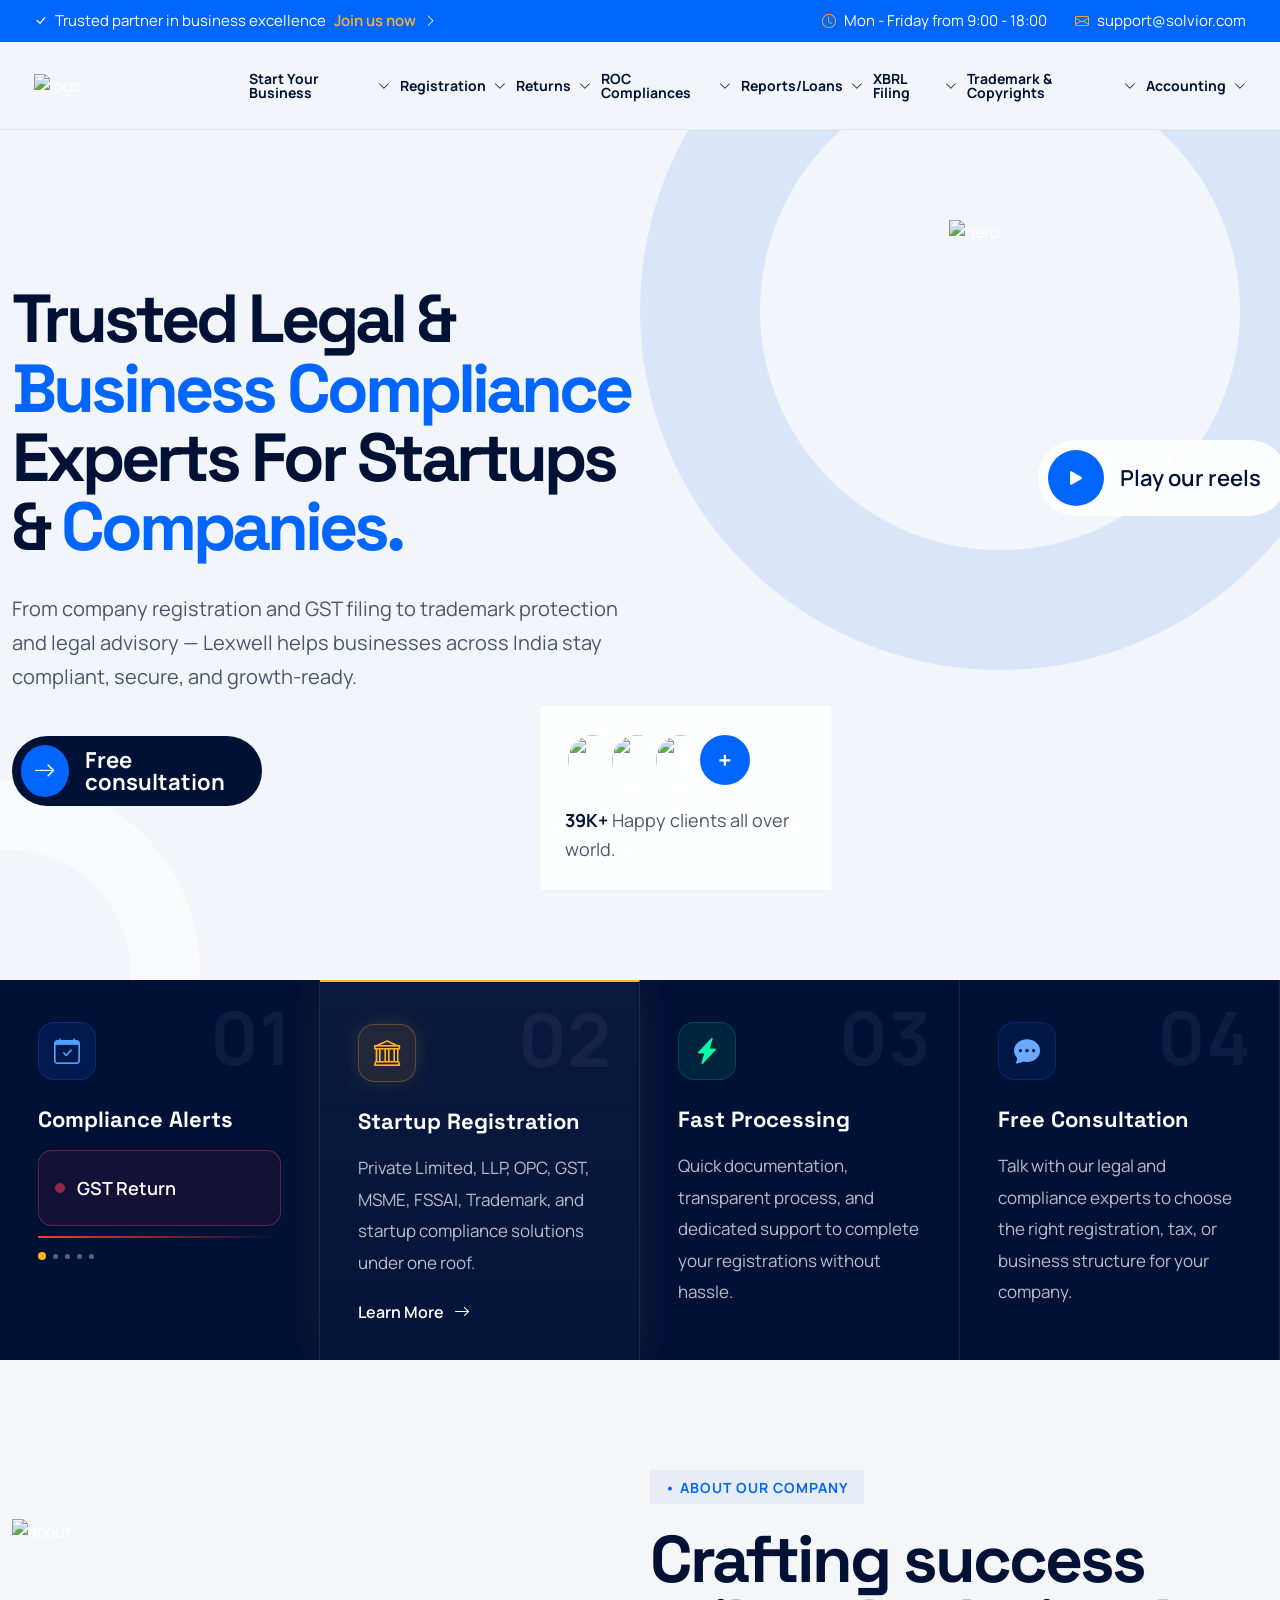
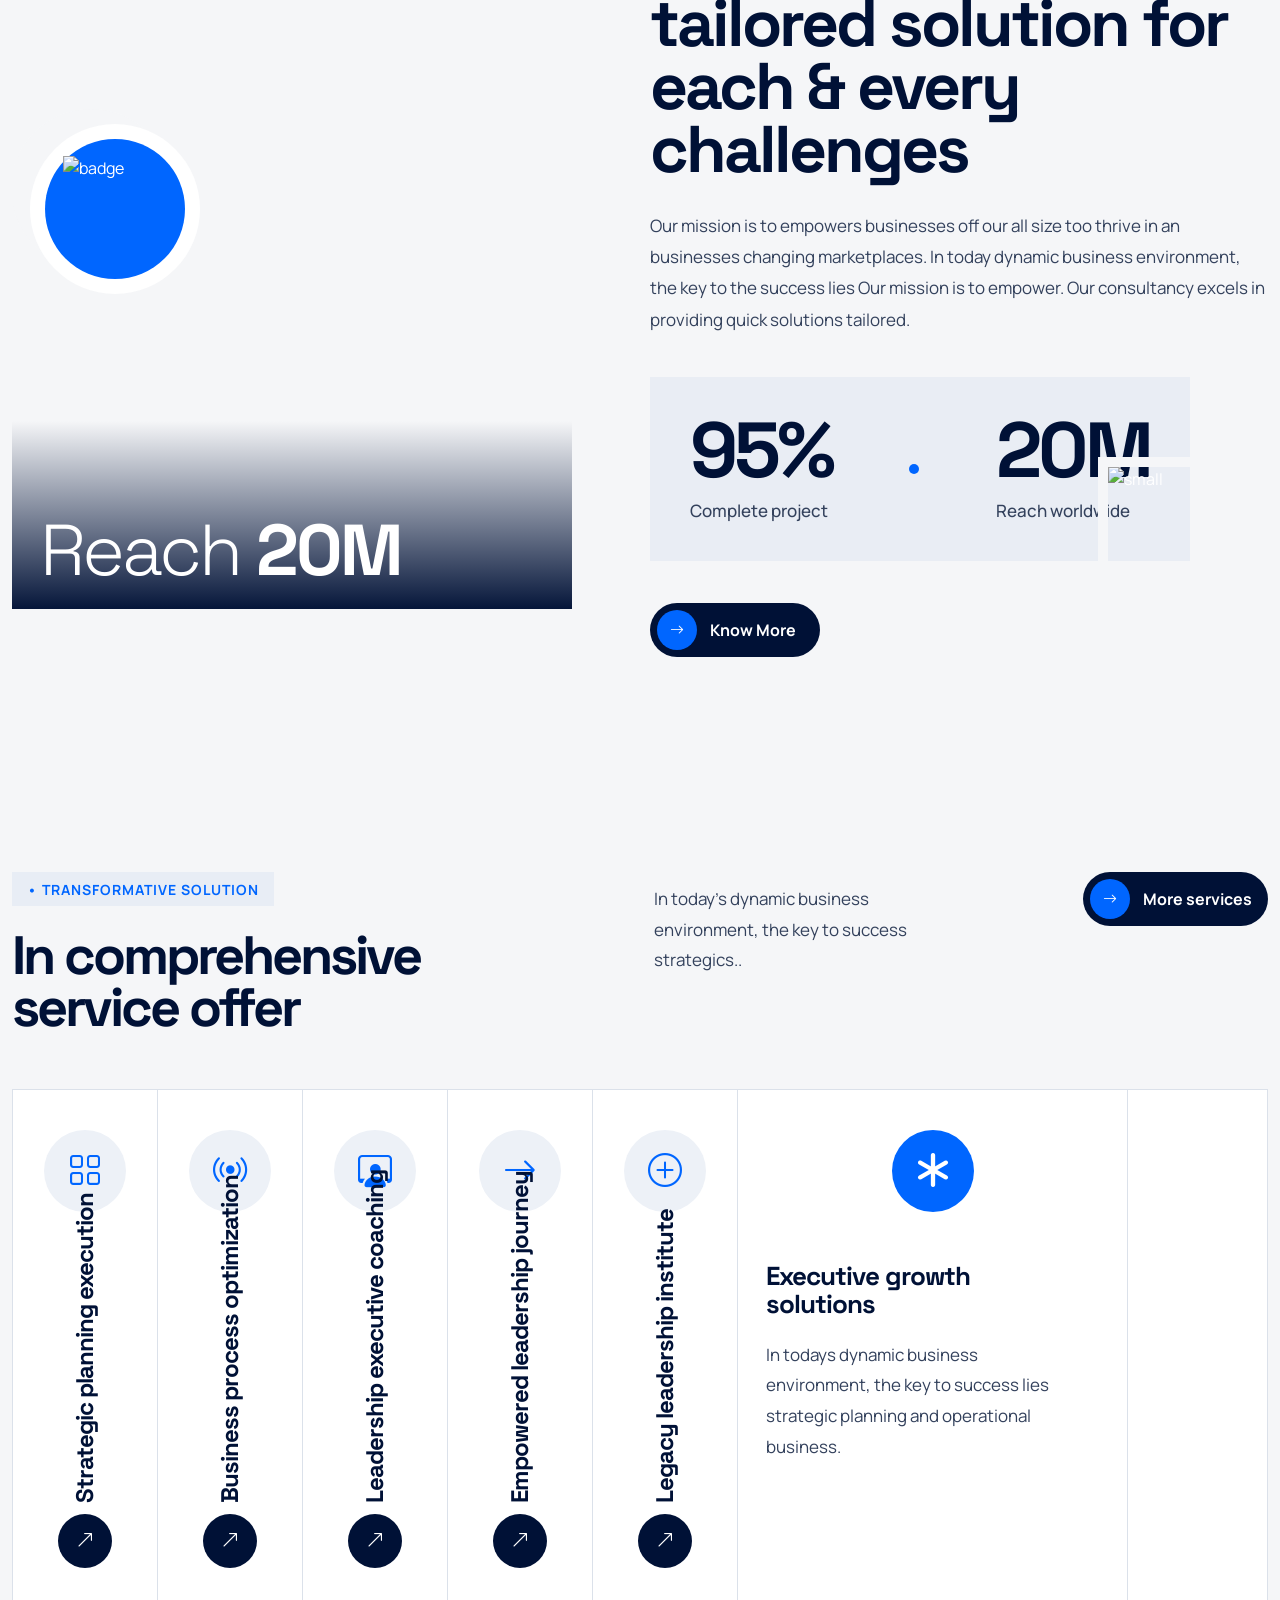
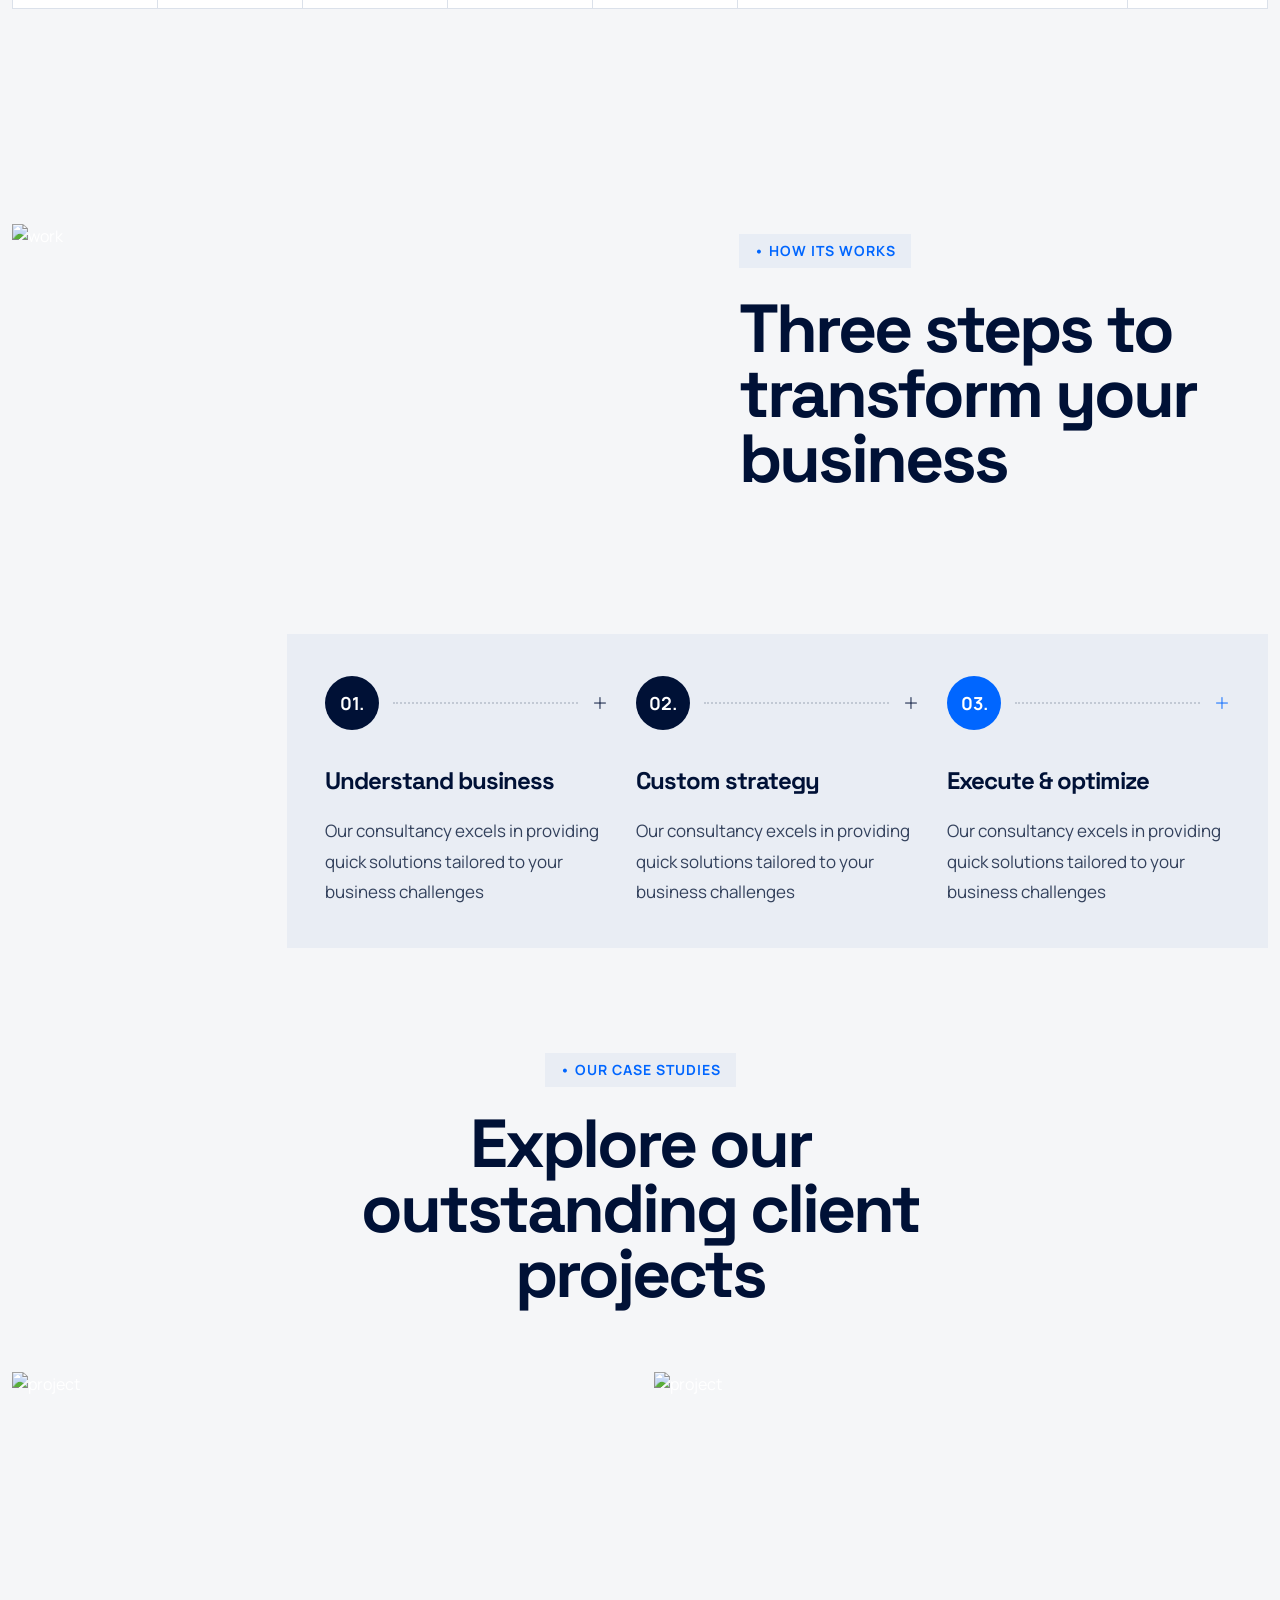
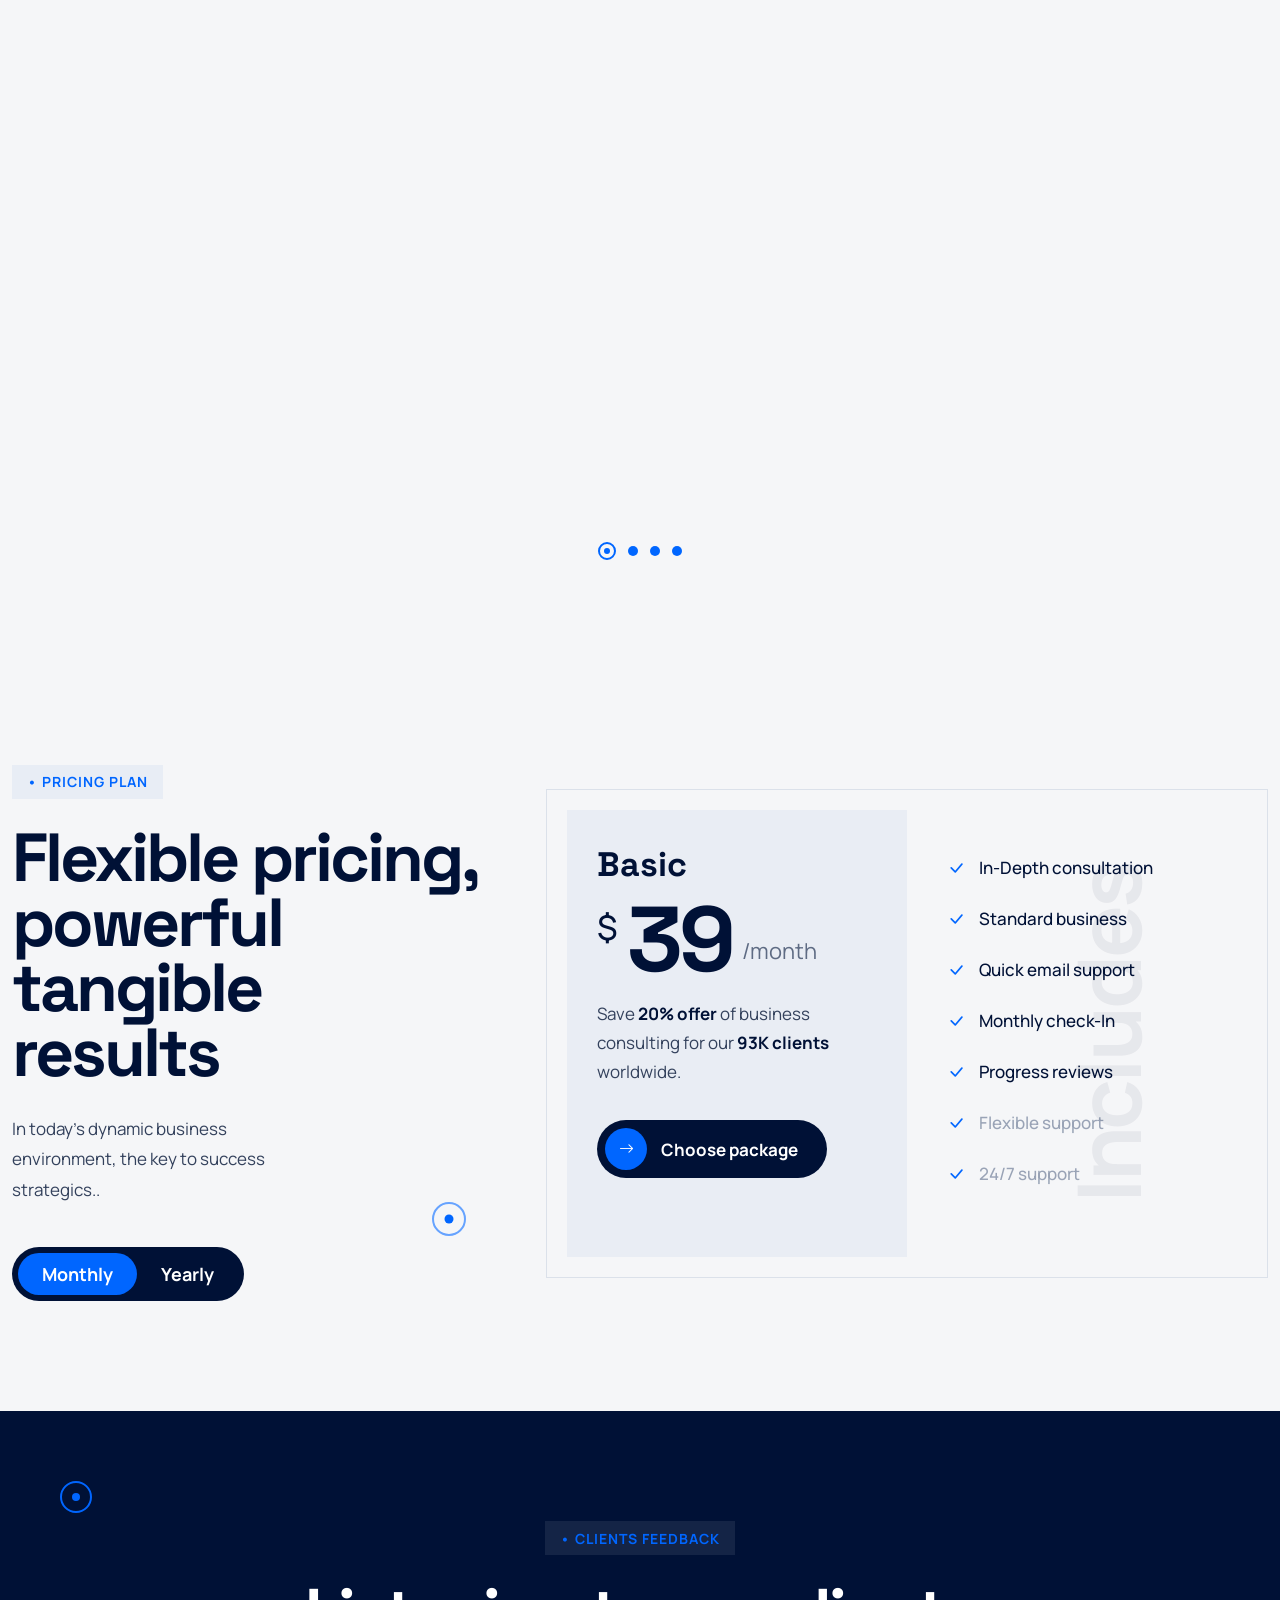
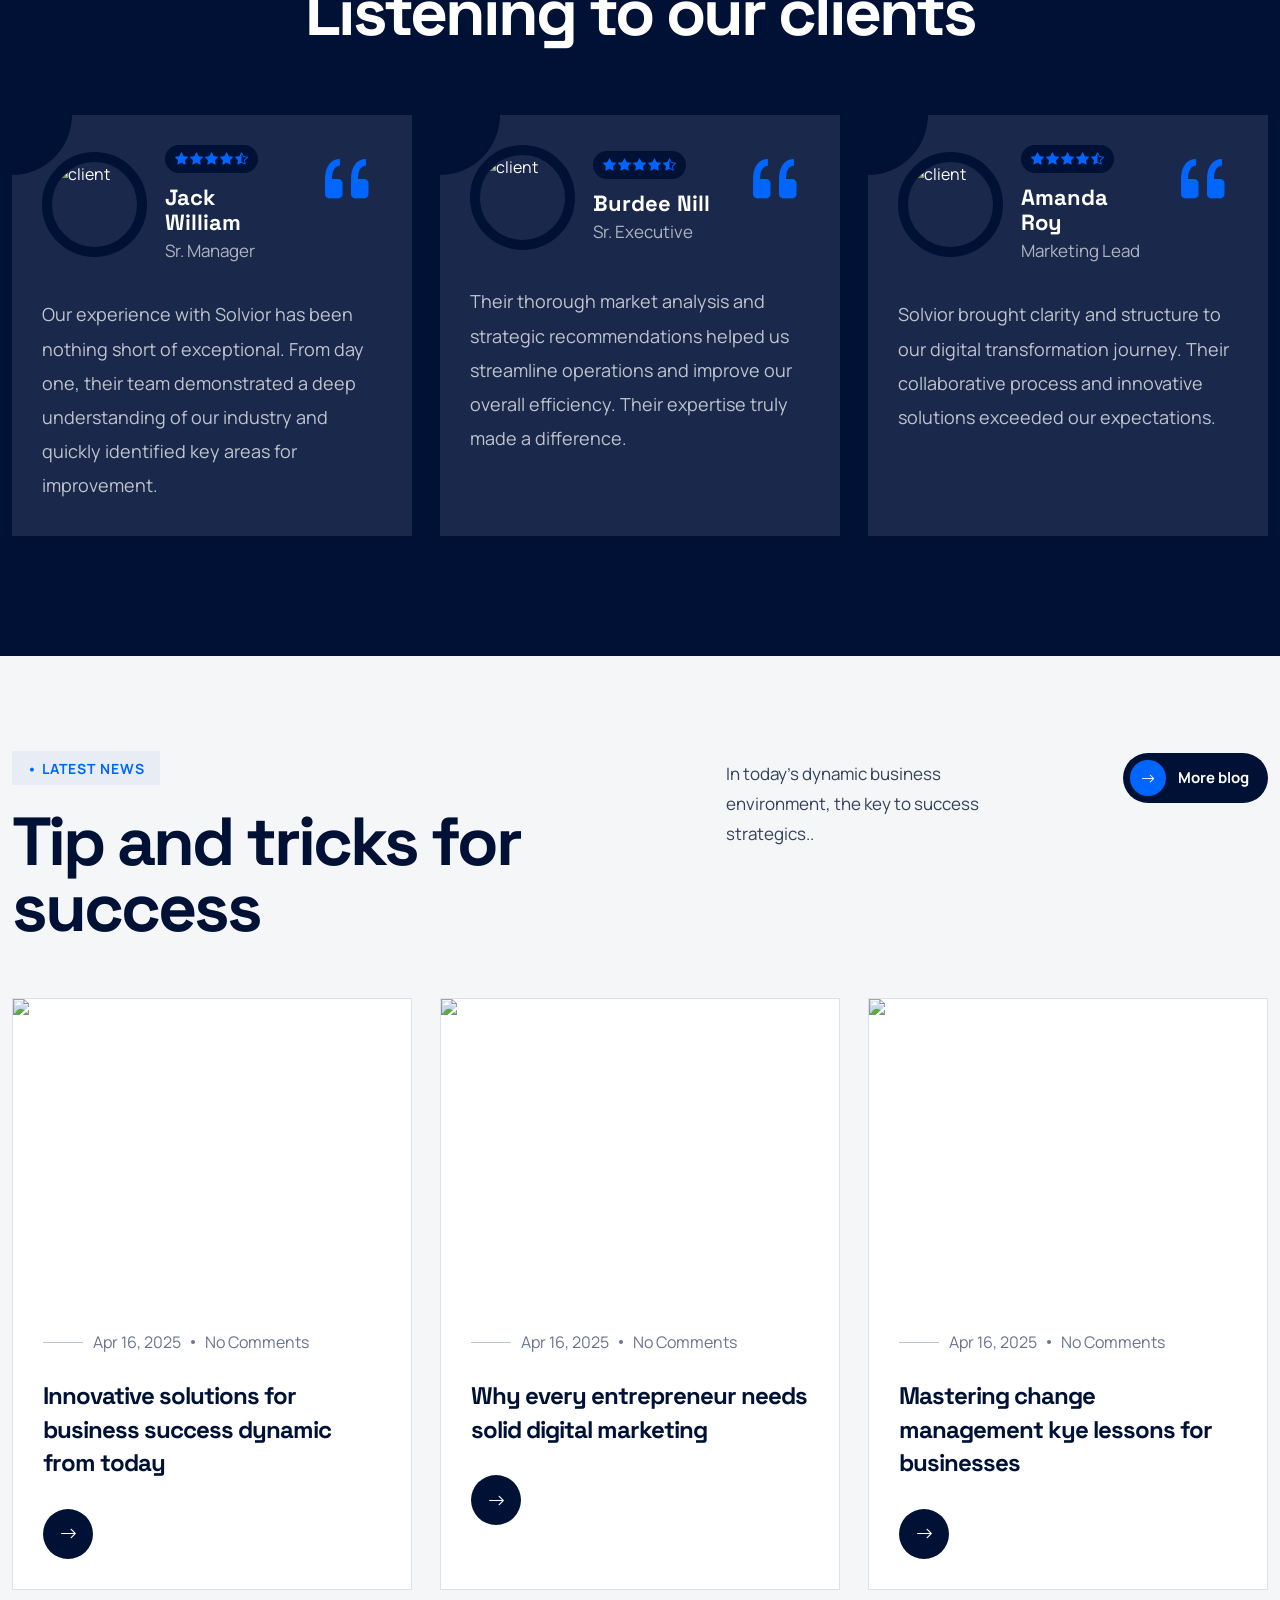
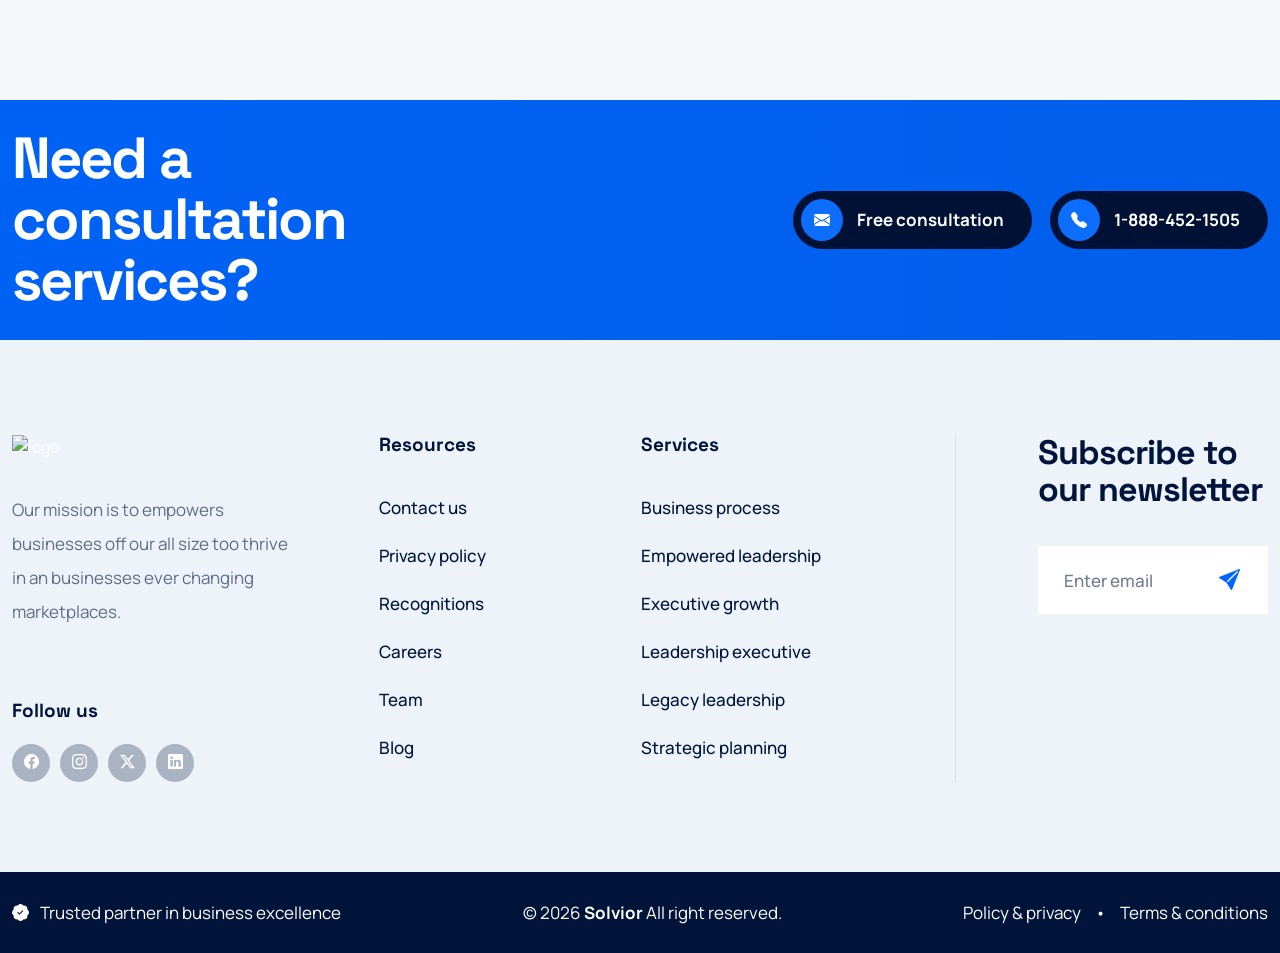
==== commit 145f45ea: "20 may 2026" ====
--- a/index.html
+++ b/index.html
@@ -22,6 +22,669 @@
 
 
 
+<!-- =========================
+     HEADER AREA START
+========================= -->
+
+<header class="header-area">
+
+    <!-- =========================
+         TOPBAR START
+    ========================= -->
+
+    <div class="topbar-area">
+
+        <div class="container-fluid">
+
+            <div class="topbar-wrapper">
+
+                <!-- LEFT -->
+
+                <div class="topbar-left">
+
+                    <p>
+
+                        <i class="bi bi-check-lg"></i>
+
+                        Trusted partner in business excellence
+
+                        <a href="#">
+                            Join us now
+                        </a>
+
+                        <i class="bi bi-chevron-right"></i>
+
+                    </p>
+
+                </div>
+
+                <!-- RIGHT -->
+
+                <div class="topbar-right">
+
+                    <a href="#">
+
+                        <i class="bi bi-clock"></i>
+
+                        Mon - Friday from 9:00 - 18:00
+
+                    </a>
+
+                    <a href="mailto:support@solvior.com">
+
+                        <i class="bi bi-envelope"></i>
+
+                        support@solvior.com
+
+                    </a>
+
+                </div>
+
+            </div>
+
+        </div>
+
+    </div>
+
+    <!-- =========================
+         TOPBAR END
+    ========================= -->
+
+    <!-- =========================
+         NAVBAR START
+    ========================= -->
+
+    <div class="navbar-area">
+
+        <div class="container-fluid">
+
+            <div class="navbar-wrapper">
+
+                <!-- LOGO -->
+
+                <div class="navbar-logo">
+
+                    <a href="#">
+
+                        <img
+                            src="https://lexwell.co/wp-content/uploads/2025/02/Lexwell-logo.png"
+                            alt="logo"
+                        >
+
+                    </a>
+
+                </div>
+
+                <!-- NAVIGATION -->
+
+                <nav class="navbar-nav-area">
+
+                    <ul>
+
+                        <li>
+
+                            <a href="#">
+
+                                Start Your Business
+
+                                <i class="bi bi-chevron-down"></i>
+
+                            </a>
+
+                        </li>
+
+                        <li>
+
+                            <a href="#">
+
+                                Registration
+
+                                <i class="bi bi-chevron-down"></i>
+
+                            </a>
+
+                        </li>
+
+                        <li>
+
+                            <a href="#">
+
+                                Returns
+
+                                <i class="bi bi-chevron-down"></i>
+
+                            </a>
+
+                        </li>
+
+                        <li>
+
+                            <a href="#">
+
+                                ROC Compliances
+
+                                <i class="bi bi-chevron-down"></i>
+
+                            </a>
+
+                        </li>
+
+                        <li>
+
+                            <a href="#">
+
+                                Reports/Loans
+
+                                <i class="bi bi-chevron-down"></i>
+
+                            </a>
+
+                        </li>
+
+                        <li>
+
+                            <a href="#">
+
+                                XBRL Filing
+
+                                <i class="bi bi-chevron-down"></i>
+
+                            </a>
+
+                        </li>
+
+                        <li>
+
+                            <a href="#">
+
+                                Trademark & Copyrights
+
+                                <i class="bi bi-chevron-down"></i>
+
+                            </a>
+
+                        </li>
+
+                        <li>
+
+                            <a href="#">
+
+                                Accounting
+
+                                <i class="bi bi-chevron-down"></i>
+
+                            </a>
+
+                        </li>
+
+                    </ul>
+
+                </nav>
+
+                <!-- MOBILE TOGGLE -->
+
+                <button class="mobile-menu-btn">
+
+                    <i class="bi bi-list"></i>
+
+                </button>
+
+            </div>
+
+        </div>
+
+    </div>
+
+    <!-- =========================
+         NAVBAR END
+    ========================= -->
+
+</header>
+
+<!-- =========================
+     HEADER AREA END
+========================= -->
+
+<!-- =========================
+     HERO AREA START
+========================= -->
+
+<section class="hero-area">
+
+    <!-- BG SHAPES -->
+
+    <div class="hero-circle-shape"></div>
+
+    <div class="hero-bottom-shape"></div>
+
+    <div class="container">
+
+        <div class="hero-wrapper">
+
+            <!-- LEFT CONTENT -->
+
+            <div class="hero-content">
+
+                <h1>
+                    Trusted Legal &
+                    <span>Business Compliance</span>
+                    Experts For Startups &
+                    <span>Companies.</span>
+                </h1>
+
+                <p>
+                    From company registration and GST filing to trademark protection and legal advisory — Lexwell helps businesses across India stay compliant, secure, and growth-ready.
+                </p>
+
+                <!-- BUTTON -->
+
+                <a href="#" class="hero-btn">
+
+                    <span class="hero-btn-icon">
+                        <i class="bi bi-arrow-right"></i>
+                    </span>
+
+                    <span class="hero-btn-text">
+                        Free consultation
+                    </span>
+
+                </a>
+
+            </div>
+
+            <!-- RIGHT IMAGE -->
+
+            <div class="hero-image-area">
+
+                <!-- MAIN IMAGE -->
+
+                <div class="hero-main-image">
+
+                    <img
+                        src="https://solvior.themejunction.net/wp-content/uploads/2025/05/h5-hero.webp"
+                        alt="hero"
+                    >
+
+                </div>
+
+                <!-- PLAY BUTTON -->
+
+                <a href="#" class="hero-play-btn">
+
+                    <span class="hero-play-icon">
+
+                        <i class="bi bi-play-fill"></i>
+
+                    </span>
+
+                    <span class="hero-play-text">
+                        Play our reels
+                    </span>
+
+                </a>
+
+                <!-- CLIENT BOX -->
+
+                <div class="hero-client-box">
+
+                    <div class="hero-client-images">
+
+                        <img
+                            src="https://randomuser.me/api/portraits/men/32.jpg"
+                            alt=""
+                        >
+
+                        <img
+                            src="https://randomuser.me/api/portraits/men/44.jpg"
+                            alt=""
+                        >
+
+                        <img
+                            src="https://randomuser.me/api/portraits/women/68.jpg"
+                            alt=""
+                        >
+
+                        <span>
+                            +
+                        </span>
+
+                    </div>
+
+                    <p>
+                        <strong>39K+</strong>
+                        Happy clients all over world.
+                    </p>
+
+                </div>
+
+            </div>
+
+        </div>
+
+    </div>
+
+</section>
+
+<!-- =========================
+     HERO AREA END
+========================= -->
+
+
+<!-- =========================
+     FEATURE AREA START
+========================= -->
+
+<section class="feature-area">
+
+    <div class="container-fluid p-0">
+
+        <div class="feature-wrapper">
+
+            <!-- CARD 1 -->
+
+            <div class="feature-card feature-news-card">
+
+                <!-- NUMBER -->
+
+                <span class="feature-number">
+                    01
+                </span>
+
+                <!-- ICON -->
+
+                <div class="feature-icon blue-icon">
+
+                    <i class="bi bi-calendar-check"></i>
+
+                </div>
+
+                <!-- CONTENT -->
+
+                <div class="feature-content">
+
+                    <h3>
+                        Compliance Alerts
+                    </h3>
+
+                    <!-- NEWS BOX -->
+
+                    <div class="feature-news-box">
+
+                        <span class="feature-news-dot"></span>
+
+                        <span class="feature-news-text">
+                            GST Return
+                        </span>
+
+                    </div>
+
+                    <!-- LINE -->
+
+                    <div class="feature-line"></div>
+
+                    <!-- DOTS -->
+
+                    <div class="feature-slider-dots">
+
+                        <span class="active"></span>
+                        <span></span>
+                        <span></span>
+                        <span></span>
+                        <span></span>
+
+                    </div>
+
+                </div>
+
+            </div>
+
+            <!-- CARD 2 -->
+
+            <div class="feature-card active-card">
+
+                <span class="feature-number">
+                    02
+                </span>
+
+                <div class="feature-icon orange-icon">
+
+                    <i class="bi bi-bank"></i>
+
+                </div>
+
+                <div class="feature-content">
+
+                    <h3>
+                        Startup Registration
+                    </h3>
+
+                    <p>
+                        Private Limited, LLP, OPC, GST, MSME, FSSAI, Trademark, and startup compliance solutions under one roof.
+                    </p>
+
+                    <a href="#" class="feature-link">
+
+                        Learn More
+
+                        <i class="bi bi-arrow-right"></i>
+
+                    </a>
+
+                </div>
+
+            </div>
+
+            <!-- CARD 3 -->
+
+            <div class="feature-card">
+
+                <span class="feature-number">
+                    03
+                </span>
+
+                <div class="feature-icon green-icon">
+
+                    <i class="bi bi-lightning-charge-fill"></i>
+
+                </div>
+
+                <div class="feature-content">
+
+                    <h3>
+                        Fast Processing
+                    </h3>
+
+                    <p>
+                        Quick documentation, transparent process, and dedicated support to complete your registrations without hassle.
+                    </p>
+
+                </div>
+
+            </div>
+
+            <!-- CARD 4 -->
+
+            <div class="feature-card">
+
+                <span class="feature-number">
+                    04
+                </span>
+
+                <div class="feature-icon blue-outline-icon">
+
+                    <i class="bi bi-chat-dots-fill"></i>
+
+                </div>
+
+                <div class="feature-content">
+
+                    <h3>
+                        Free Consultation
+                    </h3>
+
+                    <p>
+                        Talk with our legal and compliance experts to choose the right registration, tax, or business structure for your company.
+                    </p>
+
+                </div>
+
+            </div>
+
+        </div>
+
+    </div>
+
+</section>
+
+
+
+
+<!-- =========================
+     FEATURE AREA END
+========================= -->    
+
+<!-- =========================
+     ABOUT AREA START
+========================= -->
+
+<section class="about-area">
+
+    <div class="container">
+
+        <div class="about-wrapper">
+
+            <!-- LEFT -->
+
+            <div class="about-left">
+
+                <!-- IMAGE WRAPPER -->
+
+                <div class="about-image-wrapper">
+
+                    <!-- MAIN IMAGE -->
+
+                    <div class="about-main-image">
+
+                        <img
+                            src="https://images.unsplash.com/photo-1552664730-d307ca884978?q=80&w=1400&auto=format&fit=crop"
+                            alt="about"
+                        >
+
+                        <!-- CUT SHAPE -->
+
+                        <div class="about-cut-shape"></div>
+
+                        <!-- OVERLAY -->
+
+                        <div class="about-overlay">
+
+                            <h3>
+                                Reach <span>20M</span>
+                            </h3>
+
+                        </div>
+
+                    </div>
+
+                    <!-- BADGE -->
+
+                    <div class="about-badge">
+
+                        <div class="about-badge-inner">
+
+                            <img
+                                src="https://cdn-icons-png.flaticon.com/512/5968/5968705.png"
+                                alt="badge"
+                            >
+
+                        </div>
+
+                    </div>
+
+                </div>
+
+            </div>
+
+            <!-- RIGHT -->
+
+            <div class="about-right">
+
+                <span class="about-subtitle">
+                    • ABOUT OUR COMPANY
+                </span>
+
+                <h2>
+                    Crafting success tailored solution for each & every challenges
+                </h2>
+
+                <p>
+                    Our mission is to empowers businesses off our all size too thrive in an businesses changing marketplaces. In today dynamic business environment, the key to the success lies Our mission is to empower. Our consultancy excels in providing quick solutions tailored.
+                </p>
+
+                <!-- COUNTER -->
+
+                <div class="about-counter-wrapper">
+
+                    <div class="about-counter-item">
+
+                        <h3>95%</h3>
+
+                        <span>
+                            Complete project
+                        </span>
+
+                    </div>
+
+                    <div class="about-dot"></div>
+
+                    <div class="about-counter-item">
+
+                        <h3>20M</h3>
+
+                        <span>
+                            Reach worldwide
+                        </span>
+
+                    </div>
+
+                </div>
+
+                <!-- BUTTON -->
+
+                <a href="#" class="about-btn">
+
+                    <span class="about-btn-icon">
+                        <i class="bi bi-arrow-right"></i>
+                    </span>
+
+                    <span class="about-btn-text">
+                        Know More
+                    </span>
+
+                </a>
+
+                <!-- SMALL IMAGE -->
+
+                <div class="about-small-image">
+
+                    <img
+                        src="https://images.unsplash.com/photo-1573496359142-b8d87734a5a2?q=80&w=1200&auto=format&fit=crop"
+                        alt="small"
+                    >
+
+                </div>
+
+            </div>
+
+        </div>
+
+    </div>
+
+</section>
+
+<!-- =========================
+     ABOUT AREA END
+========================= -->
 
 
 <!-- =========================
--- a/assets/css/style.css
+++ b/assets/css/style.css
@@ -289,8 +289,1422 @@
 
 
 
-/* =========================
-   SERVICE AREA
+
+
+
+/* =========================
+   HEADER AREA START
+========================= */
+
+.header-area{
+    position: relative;
+    z-index: 999;
+}
+
+/* =========================
+   CONTAINER
+========================= */
+
+.container-fluid{
+    padding-left: 34px;
+    padding-right: 34px;
+}
+
+/* =========================
+   TOPBAR AREA START
+========================= */
+
+.topbar-area{
+    height: 42px;
+
+    background: #0066ff;
+
+    display: flex;
+    align-items: center;
+}
+
+/* =========================
+   TOPBAR WRAPPER
+========================= */
+
+.topbar-wrapper{
+    display: flex;
+    align-items: center;
+    justify-content: space-between;
+
+    height: 42px;
+}
+
+/* =========================
+   TOPBAR LEFT
+========================= */
+
+.topbar-left p{
+    margin: 0;
+
+    display: flex;
+    align-items: center;
+    gap: 8px;
+
+    color: #ffffff;
+
+    font-size: 15px;
+    font-weight: 400;
+}
+
+.topbar-left p i{
+    font-size: 13px;
+}
+
+.topbar-left p a{
+    color: #ffb320;
+
+    font-weight: 600;
+}
+
+/* =========================
+   TOPBAR RIGHT
+========================= */
+
+.topbar-right{
+    display: flex;
+    align-items: center;
+    gap: 28px;
+}
+
+.topbar-right a{
+    display: flex;
+    align-items: center;
+    gap: 8px;
+
+    color: #ffffff;
+
+    font-size: 15px;
+    font-weight: 400;
+}
+
+.topbar-right a i{
+    font-size: 14px;
+
+    color: #ffb320;
+}
+
+/* =========================
+   TOPBAR AREA END
+========================= */
+
+
+/* =========================
+   NAVBAR AREA START
+========================= */
+
+.navbar-area{
+    height: 88px;
+
+    background: #f2f5f9;
+
+    border-bottom: 1px solid rgba(0,0,0,0.06);
+
+    display: flex;
+    align-items: center;
+}
+
+/* =========================
+   NAVBAR WRAPPER
+========================= */
+
+.navbar-wrapper{
+    display: flex;
+    align-items: center;
+    justify-content: space-between;
+
+    gap: 40px;
+
+    height: 88px;
+}
+
+/* =========================
+   LOGO
+========================= */
+
+.navbar-logo img{
+    width: 175px;
+
+    object-fit: contain;
+}
+
+/* =========================
+   NAV AREA
+========================= */
+
+.navbar-nav-area{
+    flex: 1;
+
+    display: flex;
+    justify-content: center;
+}
+
+.navbar-nav-area ul{
+    display: flex;
+    align-items: center;
+    gap: 28px;
+
+    margin: 0;
+    padding: 0;
+
+    list-style: none;
+}
+
+.navbar-nav-area ul li a{
+    display: flex;
+    align-items: center;
+    gap: 8px;
+
+    color: #001136;
+
+    font-size: 17px;
+    line-height: 1;
+
+    font-weight: 500;
+
+    transition: 0.3s ease;
+}
+
+.navbar-nav-area ul li a i{
+    font-size: 12px;
+
+    margin-top: 2px;
+}
+
+.navbar-nav-area ul li a:hover{
+    color: #0066ff;
+}
+
+/* =========================
+   MOBILE BUTTON
+========================= */
+
+.mobile-menu-btn{
+    display: none;
+
+    border: none;
+    outline: none;
+
+    background: transparent;
+
+    color: #001136;
+
+    font-size: 32px;
+}
+
+/* =========================
+   NAVBAR AREA END
+========================= */
+
+
+
+/* =========================
+   HERO AREA START
+========================= */
+
+.hero-area{
+    position: relative;
+
+    background: #f2f5f9;
+
+    overflow: hidden;
+
+    padding: 90px 0 0;
+}
+
+/* =========================
+   SHAPES
+========================= */
+
+.hero-circle-shape{
+    position: absolute;
+
+    top: -180px;
+    right: -80px;
+
+    width: 720px;
+    height: 720px;
+
+    border-radius: 50%;
+
+    border: 120px solid rgba(0,102,255,0.10);
+}
+
+.hero-bottom-shape{
+    position: absolute;
+
+    left: -180px;
+    bottom: -180px;
+
+    width: 380px;
+    height: 380px;
+
+    border-radius: 50%;
+
+    border: 70px solid rgba(255,255,255,0.5);
+}
+
+/* =========================
+   WRAPPER
+========================= */
+
+.hero-wrapper{
+    display: grid;
+    grid-template-columns: 1fr 0.92fr;
+
+    gap: 30px;
+
+    align-items: center;
+}
+
+/* =========================
+   CONTENT
+========================= */
+
+.hero-content{
+    position: relative;
+    z-index: 2;
+
+    padding-bottom: 110px;
+}
+
+/* =========================
+   HEADING
+========================= */
+
+.hero-content h1{
+    max-width: 760px;
+
+    margin: 0 0 30px;
+
+    color: #001136;
+
+    font-size: 78px;
+    line-height: 1.02;
+
+    letter-spacing: -4px;
+
+    font-weight: 700;
+}
+
+.hero-content h1 span{
+    color: #0066ff;
+}
+
+/* =========================
+   TEXT
+========================= */
+
+.hero-content p{
+    max-width: 650px;
+
+    margin: 0 0 42px;
+
+    color: #4a556d;
+
+    font-size: 20px;
+    line-height: 1.7;
+
+    font-weight: 400;
+}
+
+/* =========================
+   BUTTON
+========================= */
+
+.hero-btn{
+    width: 250px;
+    height: 70px;
+
+    background: #001136;
+
+    border-radius: 100px;
+
+    padding-left: 9px;
+
+    display: flex;
+    align-items: center;
+    gap: 16px;
+}
+
+.hero-btn-icon{
+    width: 52px;
+    height: 52px;
+
+    border-radius: 50%;
+
+    background: #0066ff;
+
+    display: flex;
+    align-items: center;
+    justify-content: center;
+
+    color: #fff;
+
+    font-size: 22px;
+}
+
+.hero-btn-text{
+    color: #fff;
+
+    font-size: 22px;
+    line-height: 1;
+
+    font-weight: 700;
+}
+
+/* =========================
+   IMAGE AREA
+========================= */
+
+.hero-image-area{
+    position: relative;
+
+    z-index: 2;
+}
+
+/* =========================
+   MAIN IMAGE
+========================= */
+
+.hero-main-image{
+    position: relative;
+
+    height: 760px;
+
+    display: flex;
+    align-items: flex-end;
+    justify-content: center;
+}
+
+.hero-main-image img{
+    width: auto;
+
+    max-width: none;
+
+    height: 100%;
+
+    object-fit: contain;
+
+    object-position: bottom center;
+
+    display: block;
+}
+
+
+/* =========================
+   PLAY BUTTON
+========================= */
+
+.hero-play-btn{
+    position: absolute;
+
+    top: 220px;
+    right: -20px;
+
+    width: 250px;
+    height: 76px;
+
+    background: rgba(255,255,255,0.92);
+
+    border-radius: 100px;
+
+    padding-left: 10px;
+
+    display: flex;
+    align-items: center;
+    gap: 16px;
+
+    backdrop-filter: blur(12px);
+}
+
+.hero-play-icon{
+    width: 56px;
+    height: 56px;
+
+    border-radius: 50%;
+
+    background: #0066ff;
+
+    display: flex;
+    align-items: center;
+    justify-content: center;
+
+    color: #fff;
+
+    font-size: 24px;
+}
+
+.hero-play-text{
+    color: #001136;
+
+    font-size: 22px;
+    line-height: 1;
+
+    font-weight: 600;
+}
+
+/* =========================
+   CLIENT BOX
+========================= */
+
+.hero-client-box{
+    position: absolute;
+
+    left: -140px;
+    bottom: 90px;
+
+    width: 290px;
+
+    background: rgba(255,255,255,0.92);
+
+    padding: 26px 24px;
+
+    backdrop-filter: blur(10px);
+}
+
+.hero-client-images{
+    display: flex;
+    align-items: center;
+
+    margin-bottom: 18px;
+}
+
+.hero-client-images img,
+.hero-client-images span{
+    width: 56px;
+    height: 56px;
+
+    border-radius: 50%;
+
+    border: 3px solid #fff;
+
+    margin-left: -12px;
+}
+
+.hero-client-images img:first-child{
+    margin-left: 0;
+}
+
+.hero-client-images img{
+    object-fit: cover;
+}
+
+.hero-client-images span{
+    background: #0066ff;
+
+    display: flex;
+    align-items: center;
+    justify-content: center;
+
+    color: #fff;
+
+    font-size: 24px;
+    font-weight: 700;
+}
+
+.hero-client-box p{
+    margin: 0;
+
+    color: #4a556d;
+
+    font-size: 18px;
+    line-height: 1.6;
+
+    font-weight: 400;
+}
+
+.hero-client-box p strong{
+    color: #001136;
+
+    font-weight: 700;
+}
+
+/* =========================
+   RESPONSIVE START
+========================= */
+
+@media(max-width: 1399px){
+
+    .hero-content h1{
+        font-size: 68px;
+    }
+
+}
+
+@media(max-width: 1199px){
+
+    .hero-wrapper{
+        grid-template-columns: 1fr;
+    }
+
+    .hero-content{
+        padding-bottom: 40px;
+    }
+
+    .hero-main-image img{
+        height: auto;
+    }
+
+    .hero-client-box{
+        left: 20px;
+        bottom: 20px;
+    }
+
+}
+
+@media(max-width: 767px){
+
+    .hero-area{
+        padding: 70px 0 0;
+    }
+
+    .hero-content h1{
+        font-size: 46px;
+
+        letter-spacing: -2px;
+    }
+
+    .hero-content p{
+        font-size: 17px;
+    }
+
+    .hero-btn{
+        width: 220px;
+        height: 64px;
+    }
+
+    .hero-btn-text{
+        font-size: 18px;
+    }
+
+    .hero-play-btn{
+        position: static;
+
+        margin-top: 20px;
+
+        width: 220px;
+        height: 68px;
+    }
+
+    .hero-play-text{
+        font-size: 18px;
+    }
+
+    .hero-client-box{
+        position: static;
+
+        margin-top: 20px;
+
+        width: 100%;
+    }
+
+    .hero-circle-shape{
+        width: 420px;
+        height: 420px;
+
+        border-width: 70px;
+    }
+
+}
+
+/* =========================
+   HERO AREA END
+========================= */
+
+
+
+
+/* =========================
+   RESPONSIVE START
+========================= */
+
+@media(max-width: 1399px){
+
+    .navbar-nav-area ul{
+        gap: 10px;
+    }
+
+    .navbar-nav-area ul li a{
+        font-size: 14px;
+        font-weight: 700;
+    }
+
+}
+
+@media(max-width: 1199px){
+
+    .navbar-nav-area{
+        display: none;
+    }
+
+    .mobile-menu-btn{
+        display: block;
+    }
+
+}
+
+@media(max-width: 767px){
+
+    .container-fluid{
+        padding-left: 18px;
+        padding-right: 18px;
+    }
+
+    .topbar-area{
+        display: none;
+    }
+
+    .navbar-area{
+        height: 78px;
+    }
+
+    .navbar-wrapper{
+        height: 78px;
+    }
+
+    .navbar-logo img{
+        width: 150px;
+    }
+
+}
+
+/* =========================
+   RESPONSIVE END
+========================= */
+
+
+/* =========================
+   HEADER AREA END
+========================= */
+
+
+/* =========================
+   FEATURE AREA START
+========================= */
+
+.feature-area{
+    background: #001136;
+    overflow: hidden;
+}
+
+/* =========================
+   WRAPPER
+========================= */
+
+.feature-wrapper{
+    display: grid;
+    grid-template-columns: repeat(4,1fr);
+}
+
+/* =========================
+   CARD
+========================= */
+
+.feature-card{
+    position: relative;
+
+    min-height: 340px;
+
+    padding: 42px 38px 36px;
+
+    border-right: 1px solid rgba(255,255,255,0.08);
+
+    overflow: hidden;
+}
+
+/* =========================
+   ACTIVE CARD
+========================= */
+
+.active-card{
+    background: linear-gradient(
+        180deg,
+        rgba(255,255,255,0.04) 0%,
+        rgba(255,255,255,0.01) 100%
+    );
+
+    border-top: 2px solid #ffb320;
+
+    box-shadow:
+    0 0 40px rgba(255,179,32,0.08);
+}
+
+/* =========================
+   NUMBER
+========================= */
+
+.feature-number{
+    position: absolute;
+
+    top: 20px;
+    right: 28px;
+
+    color: rgba(255,255,255,0.05);
+
+    font-size: 74px;
+    line-height: 1;
+
+    font-weight: 700;
+}
+
+/* =========================
+   ICON
+========================= */
+
+.feature-icon{
+    width: 58px;
+    height: 58px;
+
+    border-radius: 16px;
+
+    display: flex;
+    align-items: center;
+    justify-content: center;
+
+    font-size: 26px;
+
+    margin-bottom: 26px;
+}
+
+.blue-icon{
+    background: rgba(0,102,255,0.12);
+
+    border: 1px solid rgba(0,102,255,0.25);
+
+    color: #4ea1ff;
+}
+
+.orange-icon{
+    background: rgba(255,179,32,0.10);
+
+    border: 1px solid rgba(255,179,32,0.28);
+
+    color: #ffb320;
+
+    box-shadow:
+    0 0 20px rgba(255,179,32,0.15);
+}
+
+.green-icon{
+    background: rgba(0,255,163,0.08);
+
+    border: 1px solid rgba(0,255,163,0.15);
+
+    color: #00ffa3;
+}
+
+.blue-outline-icon{
+    background: rgba(0,102,255,0.08);
+
+    border: 1px solid rgba(0,102,255,0.22);
+
+    color: #6ca8ff;
+}
+
+/* =========================
+   CONTENT
+========================= */
+
+.feature-content h3{
+    margin: 0 0 18px;
+
+    color: #fff;
+
+    font-size: 22px;
+    line-height: 1.2;
+
+    font-weight: 700;
+}
+
+.feature-content p{
+    margin: 0;
+
+    color: rgba(255,255,255,0.72);
+
+    font-size: 17px;
+    line-height: 1.85;
+
+    font-weight: 400;
+}
+
+/* =========================
+   LINK
+========================= */
+
+.feature-link{
+    margin-top: 22px;
+
+    display: inline-flex;
+    align-items: center;
+    gap: 10px;
+
+    color: #fff;
+
+    font-size: 16px;
+    font-weight: 600;
+}
+
+.feature-link i{
+    transition: 0.3s ease;
+}
+
+.feature-link:hover i{
+    transform: translateX(4px);
+}
+
+/* =========================
+   NEWS BOX
+========================= */
+
+.feature-news-box{
+    width: 100%;
+    height: 76px;
+
+    border-radius: 14px;
+
+    background: rgba(121,29,56,0.16);
+
+    border: 1px solid rgba(255,57,108,0.35);
+
+    display: flex;
+    align-items: center;
+
+    padding: 0 16px;
+
+    gap: 12px;
+
+    margin-bottom: 10px;
+}
+
+.feature-news-dot{
+    width: 10px;
+    height: 10px;
+
+    border-radius: 50%;
+
+    background: #8d2847;
+}
+
+.feature-news-text{
+    color: #fff;
+
+    font-size: 18px;
+    font-weight: 600;
+}
+
+/* =========================
+   LINE
+========================= */
+
+.feature-line{
+    width: 100%;
+    height: 2px;
+
+    background: linear-gradient(
+        90deg,
+        #ff3b30 0%,
+        transparent 100%
+    );
+
+    margin-bottom: 14px;
+}
+
+/* =========================
+   DOTS
+========================= */
+
+.feature-slider-dots{
+    display: flex;
+    align-items: center;
+
+    gap: 7px;
+}
+
+.feature-slider-dots span{
+    width: 5px;
+    height: 5px;
+
+    border-radius: 50%;
+
+    background: rgba(255,255,255,0.35);
+}
+
+.feature-slider-dots span.active{
+    width: 8px;
+    height: 8px;
+
+    background: #ffb320;
+}
+
+/* =========================
+   RESPONSIVE
+========================= */
+
+@media(max-width: 1199px){
+
+    .feature-wrapper{
+        grid-template-columns: repeat(2,1fr);
+    }
+
+}
+
+@media(max-width: 767px){
+
+    .feature-wrapper{
+        grid-template-columns: 1fr;
+    }
+
+    .feature-card{
+        min-height: auto;
+
+        padding: 34px 24px;
+    }
+
+    .feature-number{
+        font-size: 58px;
+    }
+
+}
+
+/* =========================
+   FEATURE AREA END
+========================= */
+
+
+
+/* =========================
+   ABOUT AREA START
+========================= */
+
+.about-area{
+    padding: 110px 0;
+    background: #f5f6f8;
+    overflow: hidden;
+}
+
+/* =========================
+   WRAPPER
+========================= */
+
+.about-wrapper{
+    display: grid;
+    grid-template-columns: 0.95fr 1.05fr;
+
+    gap: 78px;
+
+    align-items: center;
+}
+
+/* =========================
+   LEFT
+========================= */
+
+.about-left{
+    position: relative;
+}
+
+/* =========================
+   IMAGE WRAPPER
+========================= */
+
+.about-image-wrapper{
+    position: relative;
+}
+
+/* =========================
+   MAIN IMAGE
+========================= */
+
+.about-main-image{
+    position: relative;
+
+    overflow: hidden;
+}
+
+.about-main-image img{
+    width: 100%;
+    height: 690px;
+
+    object-fit: cover;
+
+    display: block;
+}
+
+/* =========================
+   CUT SHAPE
+========================= */
+
+.about-cut-shape{
+    position: absolute;
+
+    left: -1px;
+    top: 190px;
+
+    width: 160px;
+    height: 160px;
+
+    background: #f5f6f8;
+
+    border-radius: 50%;
+}
+
+/* =========================
+   OVERLAY
+========================= */
+
+.about-overlay{
+    position: absolute;
+
+    left: 0;
+    right: 0;
+    bottom: 0;
+
+    padding: 95px 28px 24px;
+
+    background: linear-gradient(
+        to top,
+        rgba(0,17,54,0.98) 0%,
+        rgba(0,17,54,0) 100%
+    );
+}
+
+.about-overlay h3{
+    margin: 0;
+
+    color: #fff;
+
+    font-size: 72px;
+    line-height: 0.95;
+
+    letter-spacing: -3px;
+
+    font-weight: 300;
+}
+
+.about-overlay h3 span{
+    font-weight: 700;
+}
+
+/* =========================
+   BADGE
+========================= */
+
+.about-badge{
+    position: absolute;
+
+    left: 18px;
+    top: 205px;
+
+    width: 170px;
+    height: 170px;
+
+    border-radius: 50%;
+
+    background: #fff;
+
+    display: flex;
+    align-items: center;
+    justify-content: center;
+}
+
+.about-badge-inner{
+    width: 140px;
+    height: 140px;
+
+    border-radius: 50%;
+
+    background: #0066ff;
+
+    display: flex;
+    align-items: center;
+    justify-content: center;
+}
+
+.about-badge img{
+    width: 105px;
+    height: 105px;
+
+    object-fit: contain;
+}
+
+/* =========================
+   RIGHT
+========================= */
+
+.about-right{
+    position: relative;
+}
+
+/* =========================
+   SUBTITLE
+========================= */
+
+.about-subtitle{
+    display: inline-flex;
+    align-items: center;
+
+    height: 34px;
+
+    background: #e8edf5;
+
+    padding: 0 15px;
+
+    color: #0066ff;
+
+    font-size: 14px;
+    font-weight: 700;
+
+    letter-spacing: 1px;
+
+    margin-bottom: 24px;
+}
+
+/* =========================
+   TITLE
+========================= */
+
+.about-right h2{
+    max-width: 640px;
+
+    margin: 0 0 28px;
+
+    color: #001136;
+
+    font-size: 66px;
+    line-height: 0.96;
+
+    letter-spacing: -3px;
+
+    font-weight: 700;
+}
+
+/* =========================
+   TEXT
+========================= */
+
+.about-right p{
+    max-width: 640px;
+
+    margin: 0 0 42px;
+
+    color: #33415c;
+
+    font-size: 17px;
+    line-height: 1.85;
+
+    font-weight: 400;
+}
+
+/* =========================
+   COUNTER
+========================= */
+
+.about-counter-wrapper{
+    position: relative;
+
+    width: 100%;
+    max-width: 540px;
+
+    background: #e9edf4;
+
+    padding: 38px 40px;
+
+    display: flex;
+    align-items: center;
+    justify-content: space-between;
+
+    margin-bottom: 42px;
+}
+
+.about-counter-item h3{
+    margin: 0 0 12px;
+
+    color: #001136;
+
+    font-size: 78px;
+    line-height: 0.9;
+
+    letter-spacing: -4px;
+
+    font-weight: 700;
+}
+
+.about-counter-item span{
+    color: #33415c;
+
+    font-size: 17px;
+    font-weight: 500;
+}
+
+.about-dot{
+    width: 10px;
+    height: 10px;
+
+    border-radius: 50%;
+
+    background: #0066ff;
+}
+
+/* =========================
+   BUTTON
+========================= */
+
+.about-btn{
+    width: 170px;
+    height: 54px;
+
+    background: #001136;
+
+    border-radius: 100px;
+
+    padding-left: 7px;
+
+    display: flex;
+    align-items: center;
+    gap: 13px;
+}
+
+.about-btn-icon{
+    width: 40px;
+    height: 40px;
+
+    border-radius: 50%;
+
+    background: #0066ff;
+
+    display: flex;
+    align-items: center;
+    justify-content: center;
+
+    color: #fff;
+
+    font-size: 14px;
+}
+
+.about-btn-text{
+    color: #fff;
+
+    font-size: 16px;
+    font-weight: 700;
+}
+
+/* =========================
+   SMALL IMAGE
+========================= */
+
+.about-small-image{
+    position: absolute;
+
+    right: -40px;
+    bottom: -40px;
+
+    width: 210px;
+    height: 240px;
+
+    overflow: hidden;
+
+    border: 10px solid #f5f6f8;
+}
+
+.about-small-image img{
+    width: 100%;
+    height: 100%;
+
+    object-fit: cover;
+}
+
+/* =========================
+   RESPONSIVE
+========================= */
+
+@media(max-width: 1199px){
+
+    .about-wrapper{
+        grid-template-columns: 1fr;
+    }
+
+    .about-small-image{
+        right: 0;
+    }
+
+}
+
+@media(max-width: 767px){
+
+    .about-area{
+        padding: 80px 0;
+    }
+
+    .about-main-image img{
+        height: 500px;
+    }
+
+    .about-cut-shape{
+        width: 120px;
+        height: 120px;
+
+        top: 170px;
+    }
+
+    .about-badge{
+        width: 130px;
+        height: 130px;
+
+        top: 185px;
+    }
+
+    .about-badge-inner{
+        width: 105px;
+        height: 105px;
+    }
+
+    .about-right h2{
+        font-size: 42px;
+
+        letter-spacing: -1px;
+    }
+
+    .about-overlay h3{
+        font-size: 48px;
+    }
+
+    .about-counter-wrapper{
+        padding: 28px 24px;
+
+        flex-direction: column;
+
+        gap: 30px;
+
+        align-items: flex-start;
+    }
+
+    .about-counter-item h3{
+        font-size: 56px;
+    }
+
+    .about-small-image{
+        position: relative;
+
+        right: auto;
+        bottom: auto;
+
+        margin-top: 40px;
+    }
+
+}
+
+/* =========================
+   ABOUT AREA END
+========================= */
+
+/* =========================
+   SERVICE AREA START
 ========================= */
 
 .service-area{
@@ -349,7 +1763,7 @@
 
     color: #001136;
 
-    font-size: 68px;
+    font-size: 54px;
     line-height: 0.96;
 
     letter-spacing: -3px;
@@ -428,9 +1842,11 @@
 .service-wrapper{
     display: flex;
 
-    min-height: 460px;
-
-    background: #ffffff;
+    height: 520px;
+
+    background: #fff;
+
+    border: 1px solid #dbe1ea;
 
     overflow: hidden;
 }
@@ -442,24 +1858,26 @@
 .service-item{
     position: relative;
 
-    width: 120px;
-
-    padding: 40px 28px;
-
-    border-right: 1px solid #d8dee9;
-
-    transition: 0.5s ease;
+    width: 145px;
+
+    padding: 40px 28px 34px;
+
+    border-right: 1px solid #dbe1ea;
 
     overflow: hidden;
 
+    transition: 0.45s ease;
+
     cursor: pointer;
 }
 
-/* ACTIVE + HOVER */
+/* =========================
+   ACTIVE + HOVER
+========================= */
 
 .service-item.active,
 .service-item:hover{
-    width: 430px;
+    width: 390px;
 }
 
 /* =========================
@@ -467,8 +1885,8 @@
 ========================= */
 
 .service-icon{
-    width: 80px;
-    height: 80px;
+    width: 82px;
+    height: 82px;
 
     border-radius: 50%;
 
@@ -482,12 +1900,13 @@
 
     font-size: 34px;
 
-    margin-bottom: 50px;
+    margin: 0 auto 50px;
 
     transition: 0.4s ease;
 }
 
-.active-icon{
+.service-item.active .service-icon,
+.service-item:hover .service-icon{
     background: #0066ff;
     color: #fff;
 }
@@ -499,46 +1918,58 @@
 .service-item h3{
     position: absolute;
 
-    left: 35px;
-    bottom: 30px;
+    left: 50%;
+
+    bottom: 105px;
+
+    transform: translateX(-50%) rotate(180deg);
+
+    writing-mode: vertical-rl;
+
+    width: max-content;
 
     margin: 0;
 
     color: #001136;
 
-    font-size: 22px;
-    line-height: 1.1;
+    font-size: 24px;
+    line-height: 1.02;
 
     letter-spacing: -1px;
 
     font-weight: 700;
 
-    writing-mode: vertical-rl;
-    transform: rotate(180deg);
-
-    transition: 0.4s ease;
-}
-
-/* =========================
-   EXPAND CONTENT
+    text-align: center;
+
+    transition: 0.3s ease;
+}
+
+/* =========================
+   HIDDEN CONTENT
 ========================= */
 
 .service-hidden{
+    position: relative;
+
+    height: 100%;
+
     opacity: 0;
     visibility: hidden;
 
     transform: translateY(20px);
 
-    transition: 0.45s ease;
+    transition: 0.4s ease;
 }
 
 .service-hidden h4{
-    margin: 0 0 18px;
+    max-width: 260px;
+
+    margin: 0 0 22px;
 
     color: #001136;
 
-    font-size: 28px;
-    line-height: 1.1;
+    font-size: 26px;
+    line-height: 1.08;
 
     letter-spacing: -1px;
 
@@ -559,7 +1990,80 @@
 }
 
 /* =========================
-   ACTIVE CONTENT
+   ARROW
+========================= */
+
+.service-arrow{
+    position: absolute;
+
+    left: 0;
+    bottom: 0;
+
+    width: 54px;
+    height: 54px;
+
+    border-radius: 50%;
+
+    background: #001136;
+
+    display: flex;
+    align-items: center;
+    justify-content: center;
+
+    color: #fff;
+
+    font-size: 18px;
+
+    transition: 0.3s ease;
+}
+
+.service-arrow:hover{
+    transform: rotate(45deg);
+}
+
+/* =========================
+   COLLAPSED ARROW
+========================= */
+
+.service-item::after{
+    content: "\F144";
+
+    font-family: bootstrap-icons;
+
+    position: absolute;
+
+    left: 50%;
+    bottom: 40px;
+
+    transform: translateX(-50%);
+
+    width: 54px;
+    height: 54px;
+
+    border-radius: 50%;
+
+    background: #001136;
+
+    display: flex;
+    align-items: center;
+    justify-content: center;
+
+    color: #fff;
+
+    font-size: 18px;
+
+    transition: 0.3s ease;
+}
+
+/* HIDE COLLAPSED ARROW */
+
+.service-item.active::after,
+.service-item:hover::after{
+    opacity: 0;
+}
+
+/* =========================
+   SHOW CONTENT
 ========================= */
 
 .service-item.active h3,
@@ -576,15 +2080,6 @@
 }
 
 /* =========================
-   ACTIVE ICON
-========================= */
-
-.service-item:hover .service-icon{
-    background: #0066ff;
-    color: #fff;
-}
-
-/* =========================
    RESPONSIVE
 ========================= */
 
@@ -601,33 +2096,33 @@
     .service-wrapper{
         flex-direction: column;
 
-        min-height: auto;
+        height: auto;
     }
 
     .service-item,
     .service-item.active,
     .service-item:hover{
         width: 100%;
-
-        min-height: auto;
     }
 
     .service-item{
-        padding: 35px 24px;
+        padding: 32px 24px;
+    }
+
+    .service-item::after{
+        display: none;
     }
 
     .service-item h3{
         position: static;
 
+        transform: none;
+
         writing-mode: initial;
-        transform: none;
-
-        margin-top: 25px;
-    }
-
-    .service-item.active h3,
-    .service-item:hover h3{
+
         opacity: 1;
+
+        margin-top: 24px;
     }
 
     .service-hidden{
@@ -636,7 +2131,13 @@
 
         transform: none;
 
-        margin-top: 20px;
+        margin-top: 24px;
+    }
+
+    .service-arrow{
+        position: static;
+
+        margin-top: 28px;
     }
 
 }
@@ -658,6 +2159,7 @@
 /* =========================
    SERVICE AREA END
 ========================= */
+
 
 /* =========================
    WORK AREA
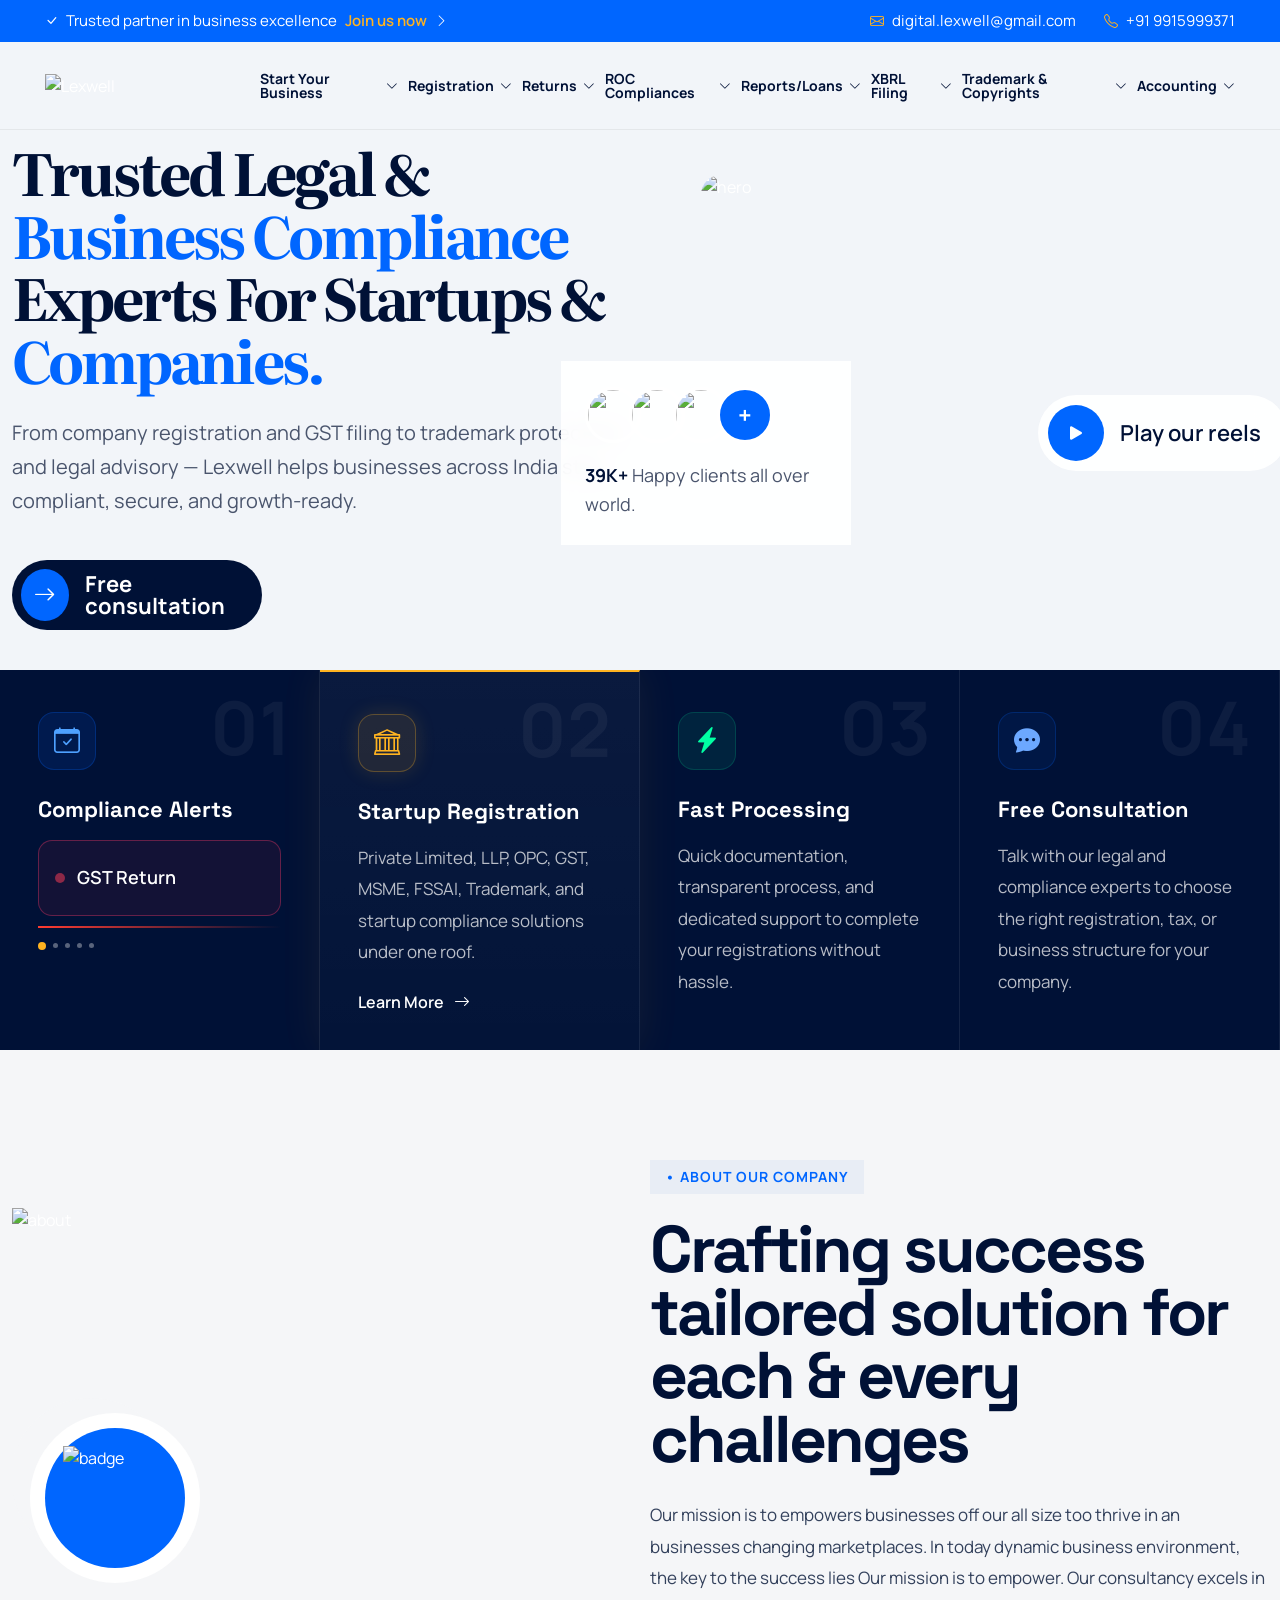
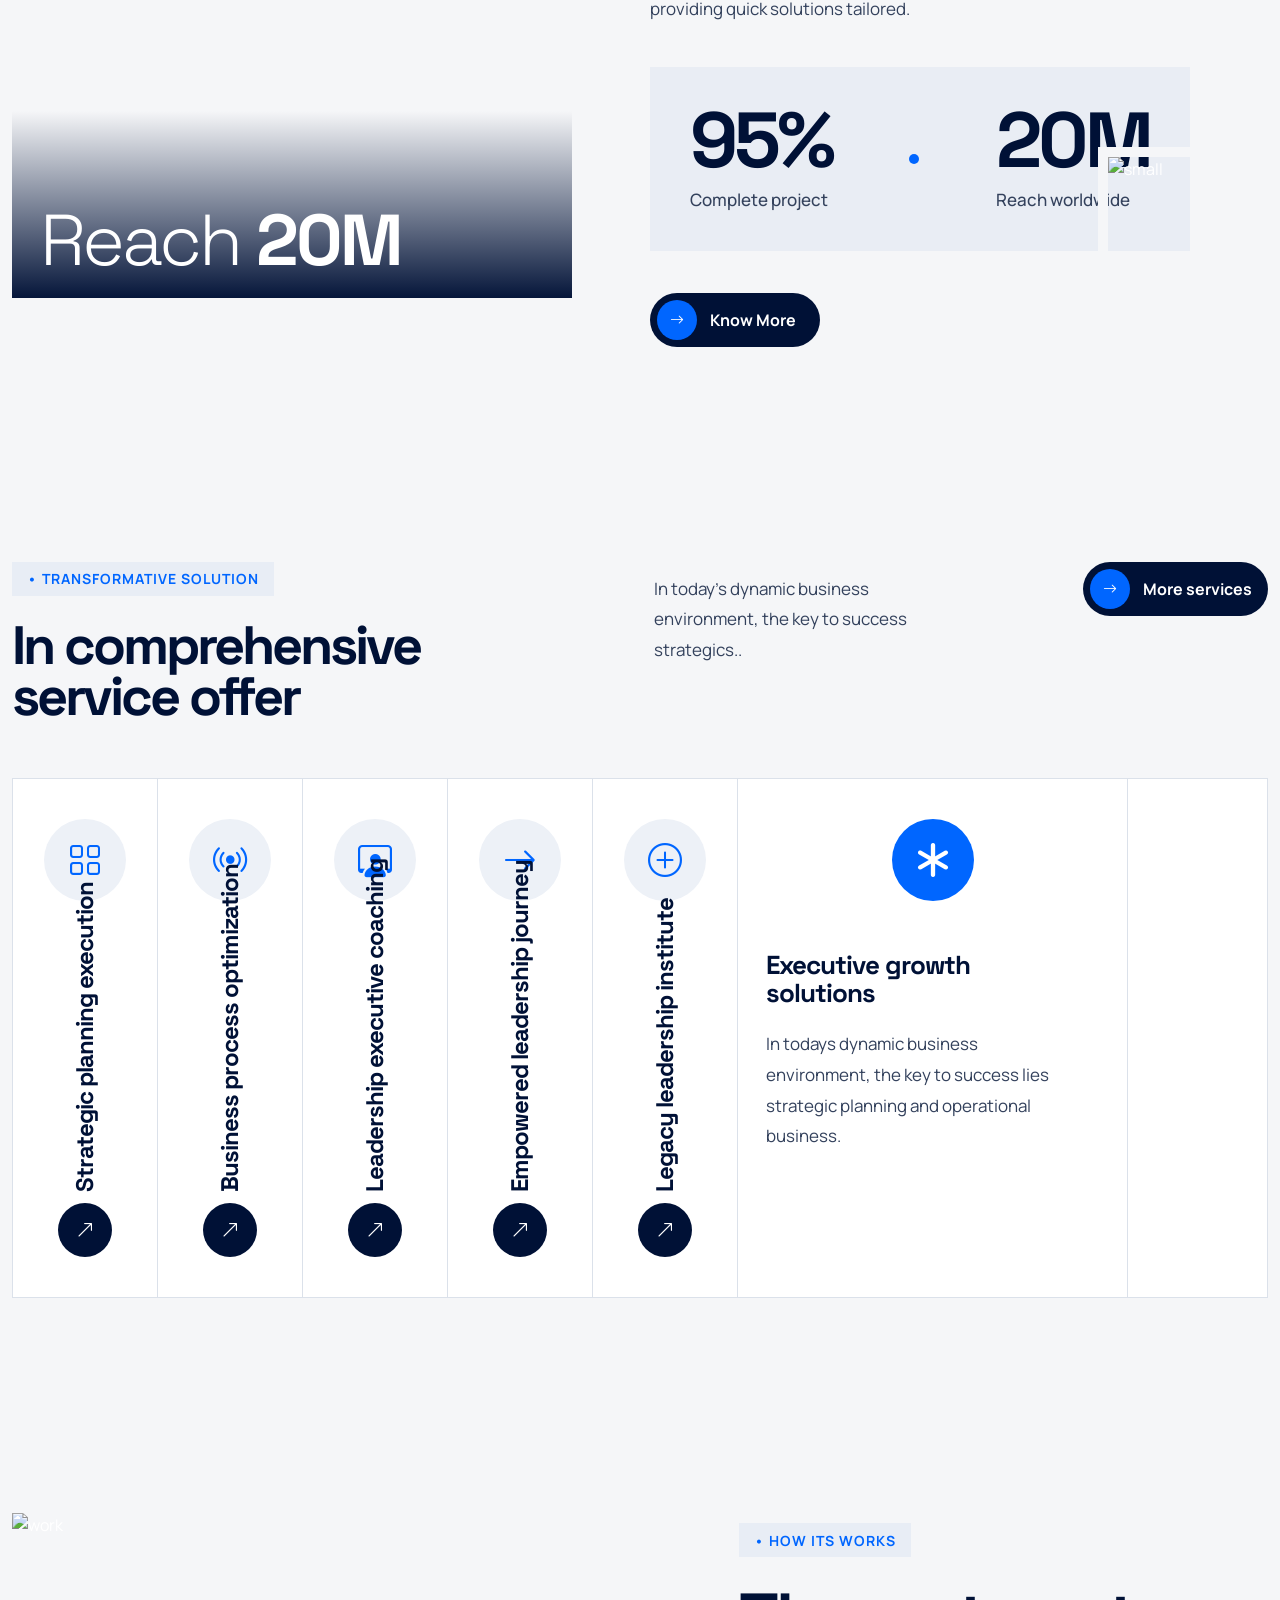
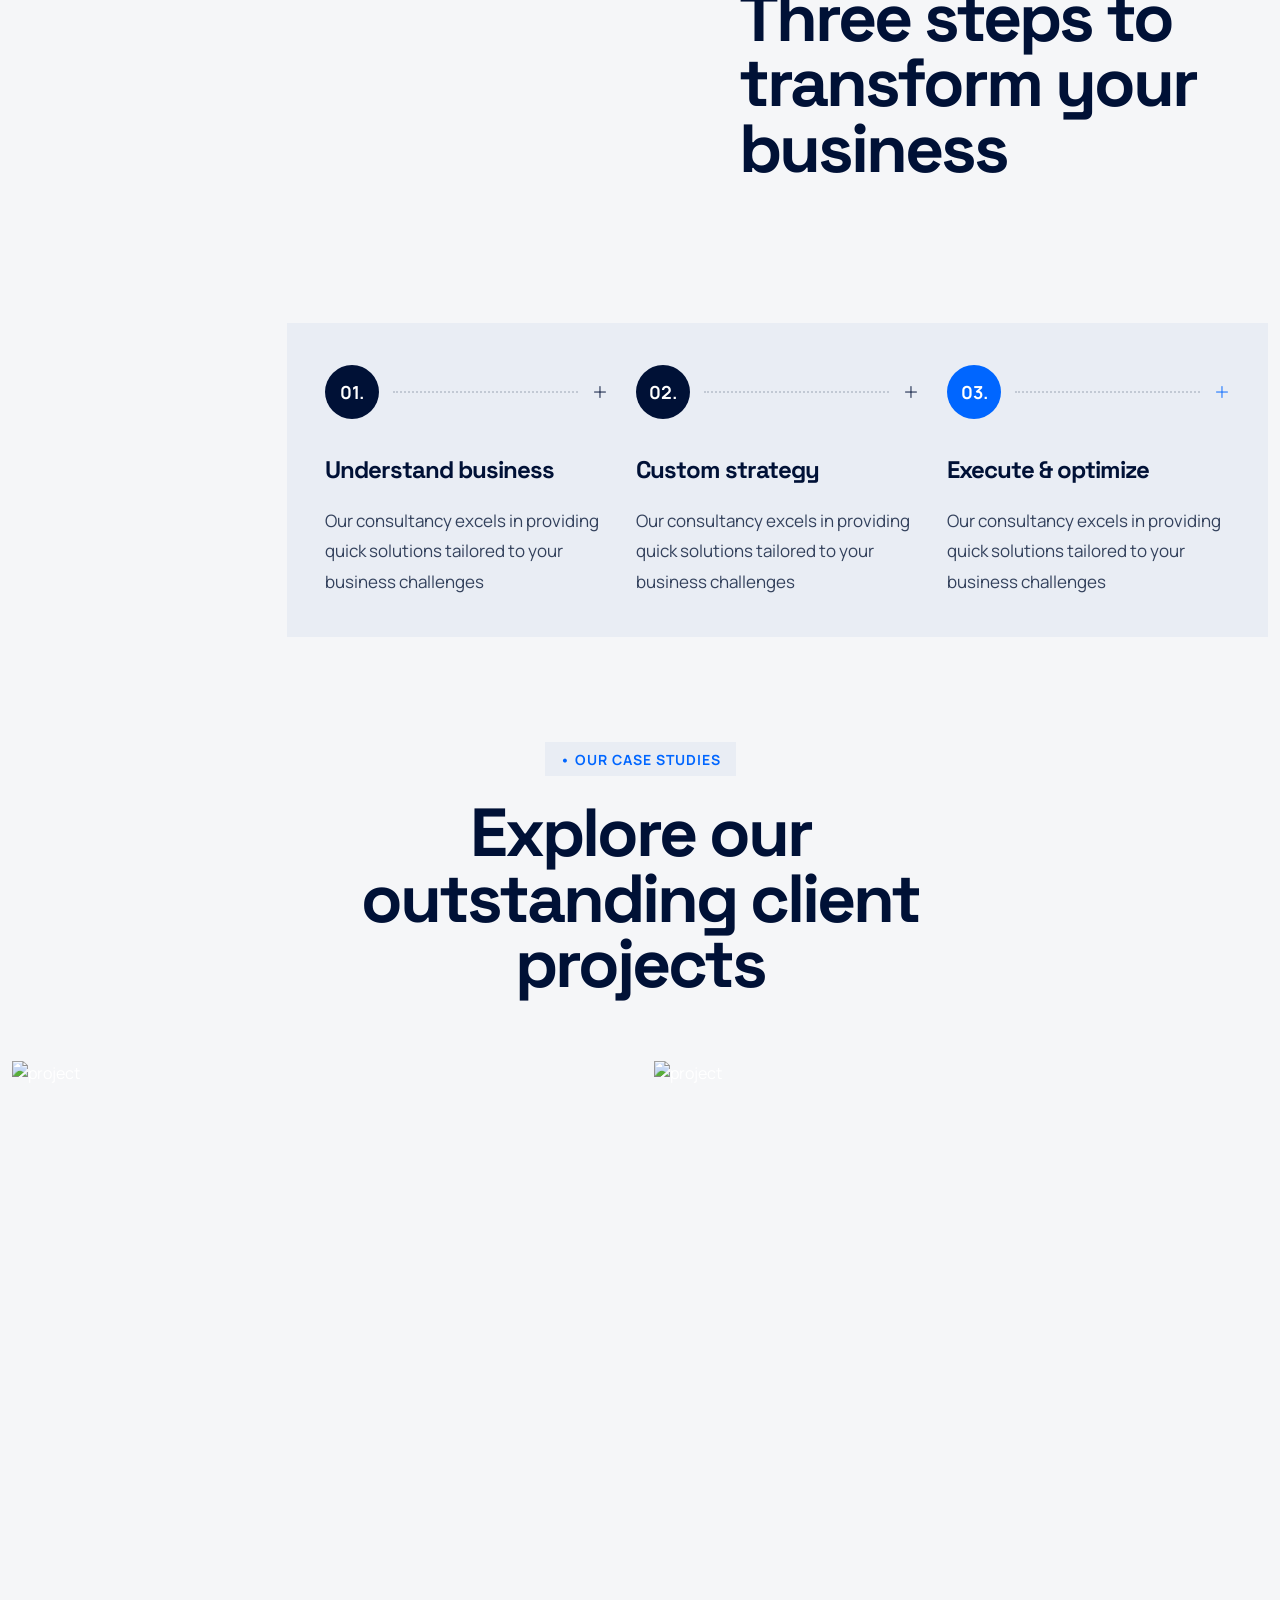
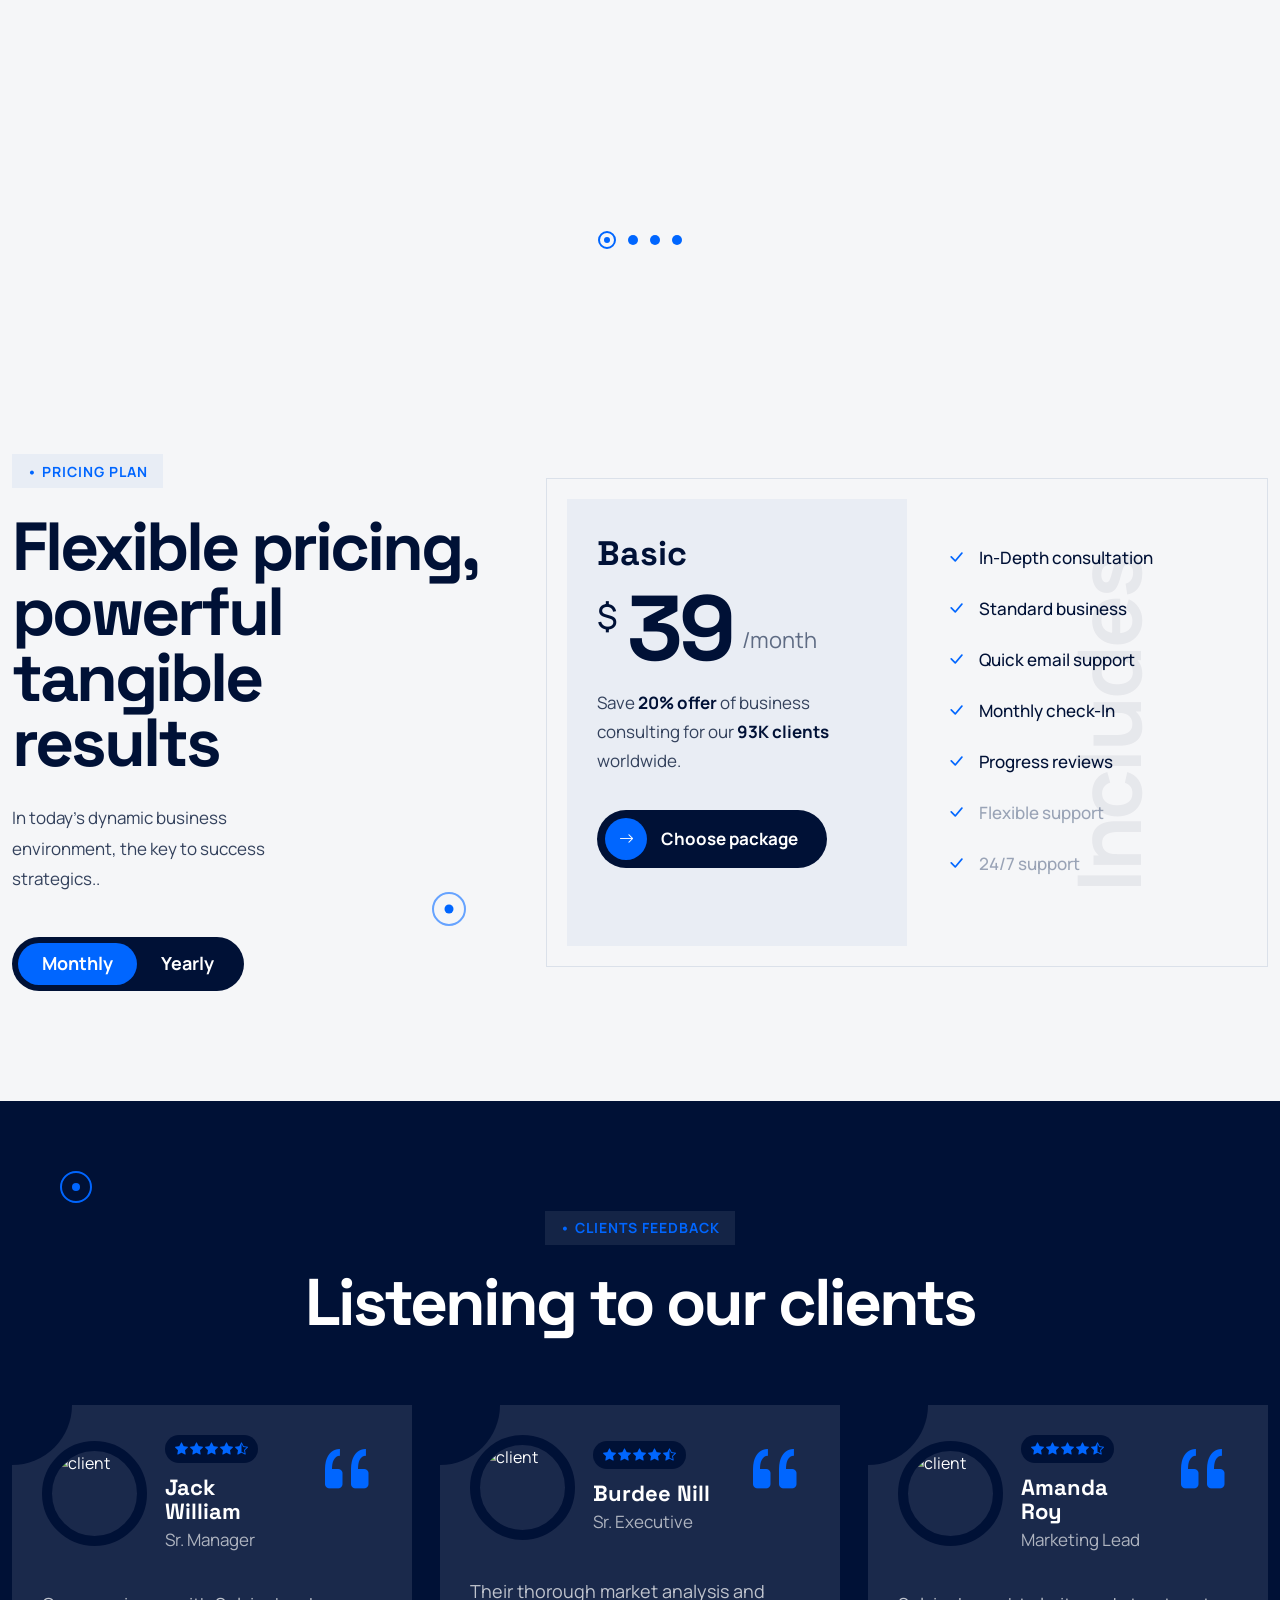
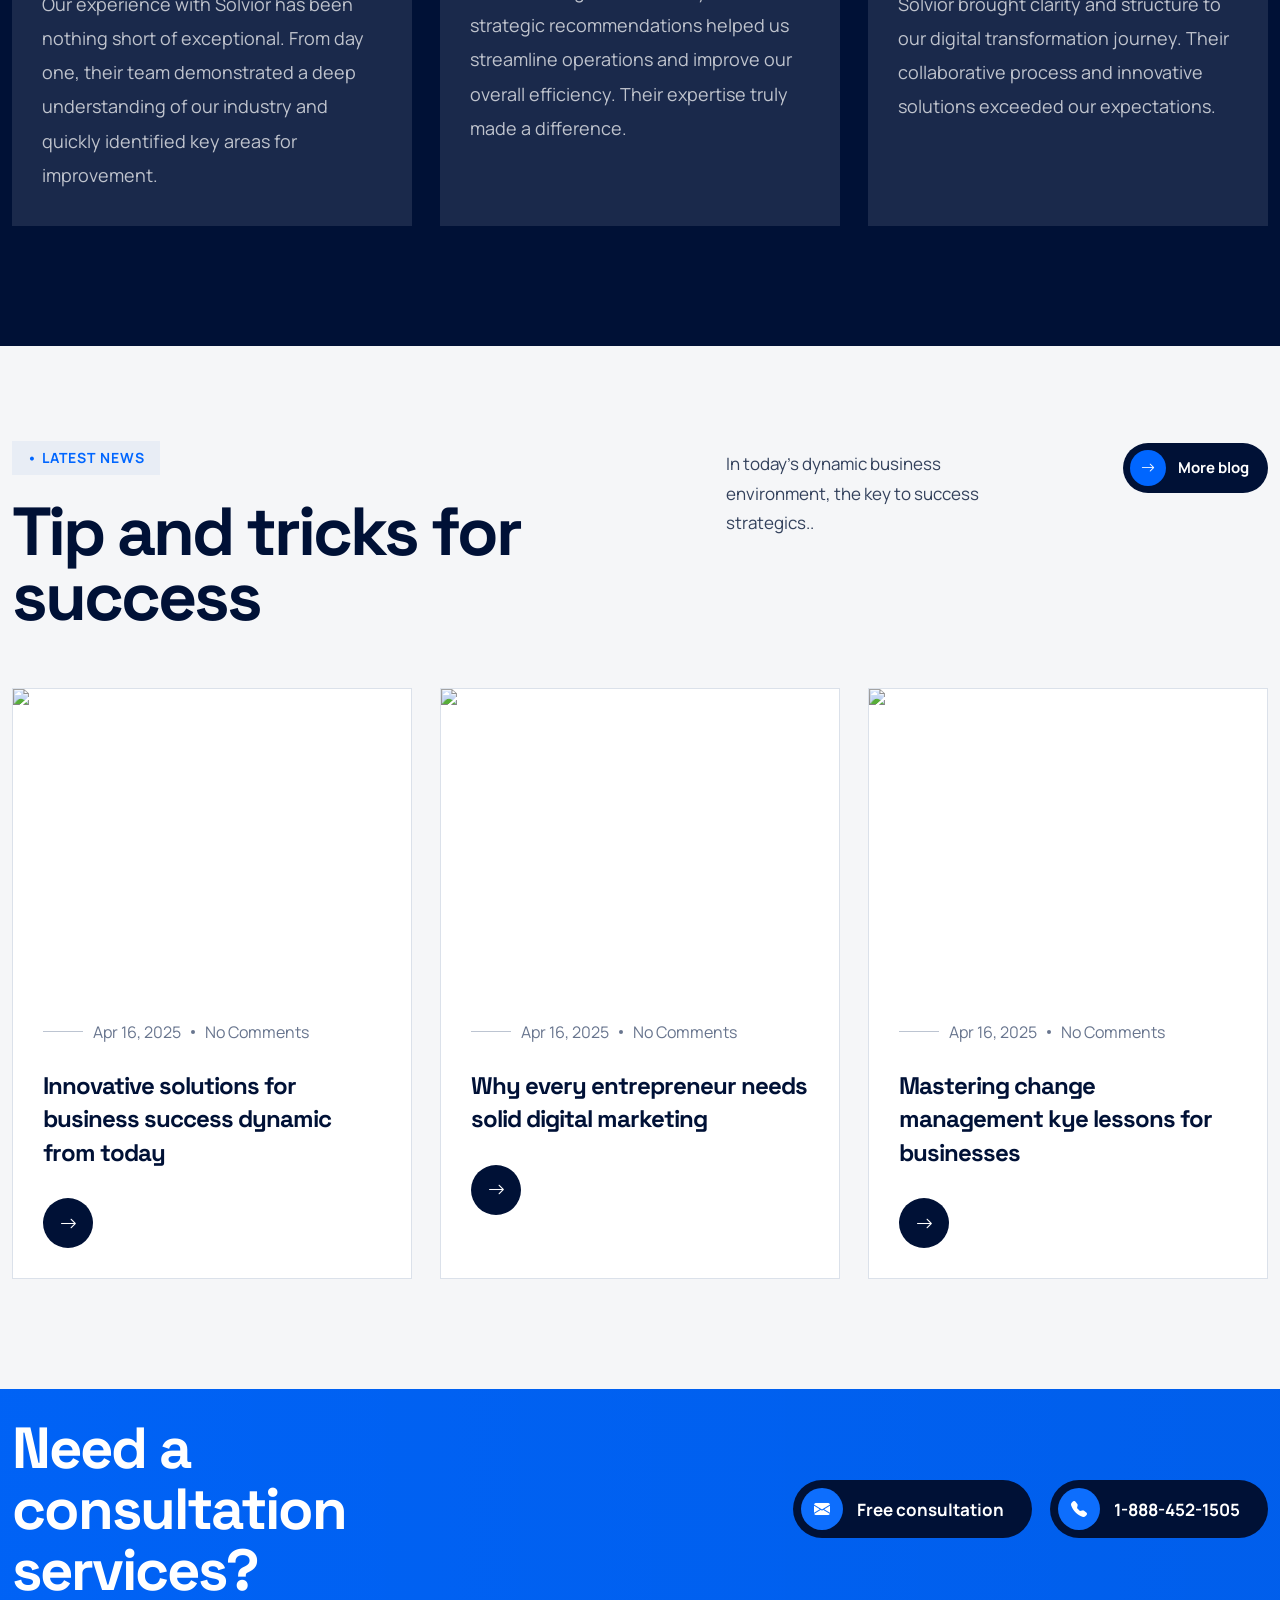
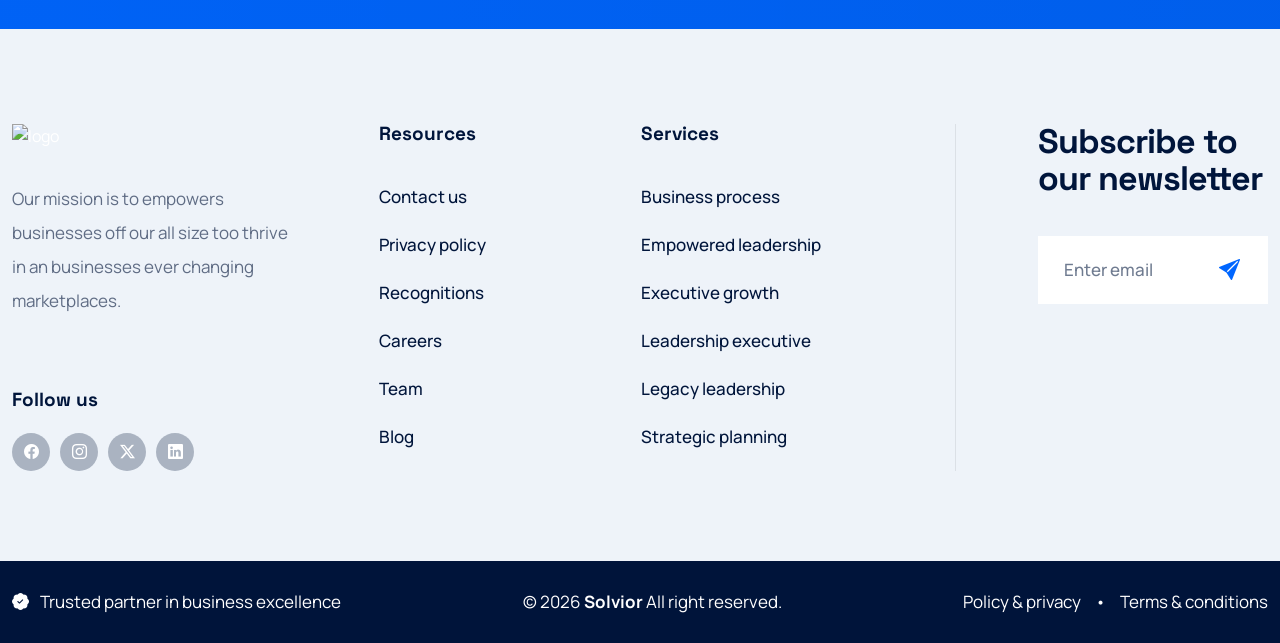
==== commit c95e5a0f: "21 may 2026 updated" ====
--- a/index.html
+++ b/index.html
@@ -3,7 +3,7 @@
 <head>
     <meta charset="UTF-8">
     <meta name="viewport" content="width=device-width, initial-scale=1.0">
-    <title>Document</title>
+    <title>Solvior - Home 05</title>
     <link
   href="https://cdn.jsdelivr.net/npm/bootstrap@5.3.7/dist/css/bootstrap.min.css" rel="stylesheet"
 />
@@ -13,11 +13,27 @@
   <link rel="preconnect" href="https://fonts.googleapis.com">
 <link rel="preconnect" href="https://fonts.gstatic.com" crossorigin>
 
-<link href="https://fonts.googleapis.com/css2?family=Manrope:wght@200..800&family=Space+Grotesk:wght@300..700&display=swap" rel="stylesheet">
+<link href="https://fonts.googleapis.com/css2?family=Manrope:wght@200..800&family=Space+Grotesk:wght@300..700&family=Literata:ital,opsz,wght@0,7..72,200..900;1,7..72,200..900&display=swap" rel="stylesheet">
+<link rel="stylesheet" href="https://cdnjs.cloudflare.com/ajax/libs/animate.css/4.1.1/animate.min.css"/>
+<link rel="stylesheet" href="https://cdn.jsdelivr.net/npm/swiper@11/swiper-bundle.min.css"/>
 <link rel="stylesheet" href="assets/css/style.css">
 </head>
 <body>
     
+    <!-- PRELOADER -->
+    <div class="preloader">
+        <div class="loading-container">
+            <div class="loading"></div>
+            <div id="loading-icon">
+                <svg width="66" height="66" viewBox="0 0 66 66" fill="none" xmlns="http://www.w3.org/2000/svg">
+                    <rect x="2" y="2" width="62" height="62" rx="12" fill="#0075FF"/>
+                    <path d="M20 22H28V34L36 22H44L34 36L46 48H38L26 36V48H20V22Z" fill="white"/>
+                </svg>
+            </div>
+        </div>
+    </div>
+    <!-- END PRELOADER -->
+    
 
 
 
@@ -62,19 +78,19 @@
 
                 <div class="topbar-right">
 
-                    <a href="#">
-
-                        <i class="bi bi-clock"></i>
-
-                        Mon - Friday from 9:00 - 18:00
+                    <a href="mailto:digital.lexwell@gmail.com">
+
+                        <i class="bi bi-envelope"></i>
+
+                        digital.lexwell@gmail.com
 
                     </a>
 
-                    <a href="mailto:support@solvior.com">
-
-                        <i class="bi bi-envelope"></i>
-
-                        support@solvior.com
+                    <a href="tel:+919915999371">
+
+                        <i class="bi bi-telephone"></i>
+
+                        +91 9915999371
 
                     </a>
 
@@ -107,8 +123,8 @@
                     <a href="#">
 
                         <img
-                            src="https://lexwell.co/wp-content/uploads/2025/02/Lexwell-logo.png"
-                            alt="logo"
+                            src="https://lexwell.co.in/wp-content/uploads/2023/09/logo-main-blue.svg"
+                            alt="Lexwell"
                         >
 
                     </a>
@@ -121,7 +137,8 @@
 
                     <ul>
 
-                        <li>
+                        <!-- Start Your Business (Mega Menu) -->
+                        <li class="has-mega">
 
                             <a href="#">
 
@@ -131,9 +148,36 @@
 
                             </a>
 
+                            <div class="mega-menu">
+
+                                <div class="mega-col">
+
+                                    <h4>Business Registration</h4>
+
+                                    <a href="/private-company-registration/">Private Company</a>
+
+                                    <a href="/public-company-registration/">Public Company</a>
+
+                                    <a href="/one-person-company/">One Person Company</a>
+
+                                    <a href="/limited-liability-registration/">Limited Liability Partnership</a>
+
+                                    <a href="/section-8-non-profit-company/">Section 8 Company</a>
+
+                                    <a href="/nidhi-company/">Nidhi Company</a>
+
+                                    <a href="/indian-subsidiary/">Indian Subsidiary</a>
+
+                                    <a href="/start-up-registration/">Start-Up Registration</a>
+
+                                </div>
+
+                            </div>
+
                         </li>
 
-                        <li>
+                        <!-- Registration (Mega Menu) -->
+                        <li class="has-mega">
 
                             <a href="#">
 
@@ -143,9 +187,32 @@
 
                             </a>
 
+                            <div class="mega-menu">
+
+                                <div class="mega-col">
+
+                                    <h4>Registration/Licenses</h4>
+
+                                    <a href="/shop-and-commercial-registration/">Shop and Commercial Registration</a>
+
+                                    <a href="/gst-registration/">GST Registration</a>
+
+                                    <a href="/iec-registration/">IEC Registration</a>
+
+                                    <a href="/digital-signature/">Digital Signature</a>
+
+                                    <a href="/lei-registration/">LEI Registration</a>
+
+                                    <a href="/fssai-registration-and-license/">FSSAI Registration and License</a>
+
+                                </div>
+
+                            </div>
+
                         </li>
 
-                        <li>
+                        <!-- Returns (Simple Dropdown) -->
+                        <li class="has-dropdown">
 
                             <a href="#">
 
@@ -155,9 +222,24 @@
 
                             </a>
 
+                            <div class="dropdown-menu">
+
+                                <a href="/gst-returns/">GST Returns</a>
+
+                                <a href="/income-tax-returns/">Income Tax Returns</a>
+
+                                <a href="/tds-returns/">TDS Returns</a>
+
+                                <a href="/tds-returns-revision/">TDS Returns Revision</a>
+
+                                <a href="/food-licence-return/">Food Licence Return</a>
+
+                            </div>
+
                         </li>
 
-                        <li>
+                        <!-- ROC Compliances (Mega Menu) -->
+                        <li class="has-mega">
 
                             <a href="#">
 
@@ -167,9 +249,60 @@
 
                             </a>
 
+                            <div class="mega-menu">
+
+                                <div class="mega-col">
+
+                                    <h4>Mandatory Compliances</h4>
+
+                                    <a href="/annual-filing-for-pvt-ltd/">Annual Filing for Pvt Ltd</a>
+
+                                    <a href="/annual-filing-for-public-ltd-company/">Annual Filing for Public Ltd Company</a>
+
+                                    <a href="/annual-filing-for-llp/">Annual Filing for LLP</a>
+
+                                    <a href="/annual-filing-for-opc/">Annual Filing for OPC</a>
+
+                                    <a href="/annual-filing-for-section-8/">Annual Filing for Section 8</a>
+
+                                    <a href="/annual-filing-for-nidhi-company/">Annual Filing for Nidhi Company</a>
+
+                                </div>
+
+                                <div class="mega-col">
+
+                                    <h4>Company Closure</h4>
+
+                                    <a href="/strike-off-of-a-public-and-private-company/">Strike Off of a Public and Private Company</a>
+
+                                    <a href="/strike-off-of-a-opc/">Strike Off of a OPC</a>
+
+                                    <a href="/strike-off-of-a-llp/">Strike Off of a LLP</a>
+
+                                </div>
+
+                                <div class="mega-col">
+
+                                    <h4>Event Base Services</h4>
+
+                                    <a href="/change-company-name/">Change Company Name</a>
+
+                                    <a href="/increase-in-authorized-capital/">Increase in Authorized Capital</a>
+
+                                    <a href="/change-in-llp-name/">Change in LLP Name</a>
+
+                                    <a href="/alteration-in-moa/">Alteration in MOA</a>
+
+                                    <a href="/alteration-in-aoa/">Alteration in AOA</a>
+
+                                </div>
+
+                            </div>
+
                         </li>
 
-                        <li>
+                        <!-- Reports/Loans (Mega Menu) -->
+                        <li class="has-mega">
 
                             <a href="#">
 
@@ -179,9 +312,26 @@
 
                             </a>
 
+                            <div class="mega-menu">
+
+                                <div class="mega-col">
+
+                                    <h4>Reports/Loans</h4>
+
+                                    <a href="/roc-search-report/">ROC Search Report</a>
+
+                                    <a href="/due-diligence-report/">Due Diligence Report</a>
+
+                                    <a href="/cma-report-preparation/">CMA Report Preparation</a>
+
+                                </div>
+
+                            </div>
+
                         </li>
 
-                        <li>
+                        <!-- XBRL Filing (Mega Menu) -->
+                        <li class="has-mega">
 
                             <a href="#">
 
@@ -191,9 +341,24 @@
 
                             </a>
 
+                            <div class="mega-menu">
+
+                                <div class="mega-col">
+
+                                    <h4>XBRL Filing</h4>
+
+                                    <a href="/private-limited-xbrl-public-limited-xbrl-inds-xbrl/">XBRL Filing of Standalone Financial Statements</a>
+
+                                    <a href="/xbrl-filing-of-standalone-and-consolidated-statements/">XBRL Filing of Standalone and Consolidated Statements</a>
+
+                                </div>
+
+                            </div>
+
                         </li>
 
-                        <li>
+                        <!-- Trademark & Copyrights (Mega Menu) -->
+                        <li class="has-mega">
 
                             <a href="#">
 
@@ -203,9 +368,40 @@
 
                             </a>
 
+                            <div class="mega-menu">
+
+                                <div class="mega-col">
+
+                                    <h4>Trademark</h4>
+
+                                    <a href="/trademark-registration/">Trademark Registration</a>
+
+                                    <a href="/trademark-objection/">Trademark Objection</a>
+
+                                    <a href="/trademark-renewal/">Trademark Renewal</a>
+
+                                    <a href="/trademark-assignment/">Trademark Assignment</a>
+
+                                    <a href="/trademark-hearing/">Trademark Hearing</a>
+
+                                    <a href="/trademark-opposition/">Trademark Opposition</a>
+
+                                </div>
+
+                                <div class="mega-col">
+
+                                    <h4>Copyright</h4>
+
+                                    <a href="/copyright-registration/">Copyright Registration</a>
+
+                                </div>
+
+                            </div>
+
                         </li>
 
-                        <li>
+                        <!-- Accounting (Simple Dropdown) -->
+                        <li class="has-dropdown">
 
                             <a href="#">
 
@@ -214,6 +410,12 @@
                                 <i class="bi bi-chevron-down"></i>
 
                             </a>
+
+                            <div class="dropdown-menu">
+
+                                <a href="/book-keeping/">Book-Keeping</a>
+
+                            </div>
 
                         </li>
 
@@ -250,12 +452,6 @@
 ========================= -->
 
 <section class="hero-area">
-
-    <!-- BG SHAPES -->
-
-    <div class="hero-circle-shape"></div>
-
-    <div class="hero-bottom-shape"></div>
 
     <div class="container">
 
@@ -278,7 +474,7 @@
 
                 <!-- BUTTON -->
 
-                <a href="#" class="hero-btn">
+                <a href="#" class="hero-btn hover-shine">
 
                     <span class="hero-btn-icon">
                         <i class="bi bi-arrow-right"></i>
@@ -298,7 +494,7 @@
 
                 <!-- MAIN IMAGE -->
 
-                <div class="hero-main-image">
+                <div class="hero-main-image hover-shine">
 
                     <img
                         src="https://solvior.themejunction.net/wp-content/uploads/2025/05/h5-hero.webp"
@@ -330,17 +526,17 @@
                     <div class="hero-client-images">
 
                         <img
-                            src="https://randomuser.me/api/portraits/men/32.jpg"
+                            src="https://solvior.themejunction.net/wp-content/uploads/2025/05/thumb-1.png"
                             alt=""
                         >
 
                         <img
-                            src="https://randomuser.me/api/portraits/men/44.jpg"
+                            src="https://solvior.themejunction.net/wp-content/uploads/2025/05/thumb-2.png"
                             alt=""
                         >
 
                         <img
-                            src="https://randomuser.me/api/portraits/women/68.jpg"
+                            src="https://solvior.themejunction.net/wp-content/uploads/2025/05/thumb-3.png"
                             alt=""
                         >
 
@@ -374,7 +570,7 @@
      FEATURE AREA START
 ========================= -->
 
-<section class="feature-area">
+<section class="feature-area wow fadeInUp">
 
     <div class="container-fluid p-0">
 
@@ -382,7 +578,7 @@
 
             <!-- CARD 1 -->
 
-            <div class="feature-card feature-news-card">
+            <div class="feature-card feature-news-card wow fadeInUp" data-wow-delay="0.1s">
 
                 <!-- NUMBER -->
 
@@ -547,7 +743,7 @@
      ABOUT AREA START
 ========================= -->
 
-<section class="about-area">
+<section class="about-area wow fadeInUp" data-wow-delay="0.2s">
 
     <div class="container">
 
@@ -555,7 +751,7 @@
 
             <!-- LEFT -->
 
-            <div class="about-left">
+            <div class="about-left wow fadeInLeft" data-wow-delay="0.2s">
 
                 <!-- IMAGE WRAPPER -->
 
@@ -607,7 +803,7 @@
 
             <!-- RIGHT -->
 
-            <div class="about-right">
+            <div class="about-right wow fadeInRight" data-wow-delay="0.3s">
 
                 <span class="about-subtitle">
                     • ABOUT OUR COMPANY
@@ -651,7 +847,7 @@
 
                 <!-- BUTTON -->
 
-                <a href="#" class="about-btn">
+                <a href="#" class="about-btn hover-shine">
 
                     <span class="about-btn-icon">
                         <i class="bi bi-arrow-right"></i>
@@ -691,7 +887,7 @@
      SERVICE AREA START
 ========================= -->
 
-<section class="service-area">
+<section class="service-area wow fadeInUp" data-wow-delay="0.3s">
 
     <div class="container">
 
@@ -727,7 +923,7 @@
 
             <div class="service-btn-wrap">
 
-                <a href="#" class="service-btn">
+                <a href="#" class="service-btn hover-shine">
 
                     <span class="service-btn-icon">
                         <i class="bi bi-arrow-right"></i>
@@ -749,7 +945,7 @@
 
             <!-- ITEM 1 -->
 
-            <div class="service-item">
+            <div class="service-item wow fadeInUp" data-wow-delay="0.05s">
 
                 <div class="service-icon">
 
@@ -929,7 +1125,7 @@
      WORK PROCESS AREA START
 ========================= -->
 
-<section class="work-area">
+<section class="work-area wow fadeInUp" data-wow-delay="0.3s">
 
     <div class="container">
 
@@ -968,18 +1164,52 @@
 
         <div class="work-process-wrapper">
 
-            <div class="work-process-grid">
-
-                <!-- ITEM 1 -->
+        <div class="work-process-grid">
+
+            <!-- ITEM 1 -->
+
+            <div class="work-process-item wow fadeInUp" data-wow-delay="0.1s">
+
+                <!-- TOP -->
+
+                <div class="work-process-top">
+
+                    <div class="work-number">
+                        01.
+                    </div>
+
+                    <div class="work-line"></div>
+
+                    <div class="work-plus">
+                        <i class="bi bi-plus-lg"></i>
+                    </div>
+
+                </div>
+
+                    <!-- CONTENT -->
+
+                    <div class="work-content">
+
+                        <h3>
+                            Understand business
+                        </h3>
+
+                        <p>
+                            Our consultancy excels in providing quick solutions tailored to your business challenges
+                        </p>
+
+                    </div>
+
+                </div>
+
+                <!-- ITEM 2 -->
 
                 <div class="work-process-item">
 
-                    <!-- TOP -->
-
                     <div class="work-process-top">
 
                         <div class="work-number">
-                            01.
+                            02.
                         </div>
 
                         <div class="work-line"></div>
@@ -990,12 +1220,10 @@
 
                     </div>
 
-                    <!-- CONTENT -->
-
                     <div class="work-content">
 
                         <h3>
-                            Understand business
+                            Custom strategy
                         </h3>
 
                         <p>
@@ -1006,19 +1234,19 @@
 
                 </div>
 
-                <!-- ITEM 2 -->
+                <!-- ITEM 3 -->
 
                 <div class="work-process-item">
 
                     <div class="work-process-top">
 
-                        <div class="work-number">
-                            02.
+                        <div class="work-number active">
+                            03.
                         </div>
 
                         <div class="work-line"></div>
 
-                        <div class="work-plus">
+                        <div class="work-plus blue">
                             <i class="bi bi-plus-lg"></i>
                         </div>
 
@@ -1027,7 +1255,7 @@
                     <div class="work-content">
 
                         <h3>
-                            Custom strategy
+                            Execute & optimize
                         </h3>
 
                         <p>
@@ -1038,38 +1266,6 @@
 
                 </div>
 
-                <!-- ITEM 3 -->
-
-                <div class="work-process-item">
-
-                    <div class="work-process-top">
-
-                        <div class="work-number active">
-                            03.
-                        </div>
-
-                        <div class="work-line"></div>
-
-                        <div class="work-plus blue">
-                            <i class="bi bi-plus-lg"></i>
-                        </div>
-
-                    </div>
-
-                    <div class="work-content">
-
-                        <h3>
-                            Execute & optimize
-                        </h3>
-
-                        <p>
-                            Our consultancy excels in providing quick solutions tailored to your business challenges
-                        </p>
-
-                    </div>
-
-                </div>
-
             </div>
 
         </div>
@@ -1087,7 +1283,7 @@
      PROJECT AREA START
 ========================= -->
 
-<section class="project-area">
+<section class="project-area wow fadeInUp" data-wow-delay="0.3s">
 
     <div class="container">
 
@@ -1111,11 +1307,11 @@
 
             <!-- ITEM 1 -->
 
-            <div class="project-item">
+            <div class="project-item wow fadeInUp" data-wow-delay="0.1s">
 
                 <!-- IMAGE -->
 
-                <div class="project-image">
+                <div class="project-image hover-shine">
 
                     <img
                         src="https://images.unsplash.com/photo-1522202176988-66273c2fd55f?q=80&w=1400&auto=format&fit=crop"
@@ -1219,7 +1415,7 @@
      PRICING AREA START
 ========================= -->
 
-<section class="pricing-area">
+<section class="pricing-area wow fadeInUp" data-wow-delay="0.3s">
 
     <div class="container">
 
@@ -1265,7 +1461,7 @@
 
             <div class="pricing-right">
 
-                <div class="pricing-card">
+                <div class="pricing-card wow fadeInUp" data-wow-delay="0.1s">
 
                     <!-- LEFT CARD -->
 
@@ -1392,7 +1588,7 @@
      TESTIMONIAL AREA START
 ========================= -->
 
-<section class="testimonial-area">
+<section class="testimonial-area wow fadeInUp" data-wow-delay="0.3s">
 
     <!-- SHAPE -->
     <div class="testimonial-shape"></div>
@@ -1419,7 +1615,7 @@
 
             <!-- CARD 1 -->
 
-            <div class="testimonial-card">
+            <div class="testimonial-card wow fadeInUp" data-wow-delay="0.1s">
 
                 <!-- TOP -->
 
@@ -1613,7 +1809,7 @@
      BLOG AREA START
 ========================= -->
 
-<section class="blog-area">
+<section class="blog-area wow fadeInUp" data-wow-delay="0.3s">
 
     <div class="container">
 
@@ -1668,9 +1864,9 @@
 
             <!-- CARD 1 -->
 
-            <div class="blog-card">
-
-                <div class="blog-image">
+            <div class="blog-card wow fadeInUp" data-wow-delay="0.1s">
+
+                <div class="blog-image hover-shine">
 
                     <img
                         src="https://images.unsplash.com/photo-1556157382-97eda2d62296?q=80&w=1200&auto=format&fit=crop"
@@ -1847,7 +2043,7 @@
      CTA AREA START
 ========================= -->
 
-<section class="cta-area">
+<section class="cta-area wow fadeInUp" data-wow-delay="0.3s">
 
     <div class="container">
 
@@ -1866,7 +2062,7 @@
             <div class="cta-buttons">
 
                 <!-- BUTTON -->
-                <a href="#" class="cta-btn">
+                <a href="#" class="cta-btn hover-shine">
 
                     <span class="cta-icon">
                         <i class="bi bi-envelope-fill"></i>
@@ -2050,7 +2246,151 @@
 
 
 <script src="https://cdn.jsdelivr.net/npm/bootstrap@5.3.7/dist/js/bootstrap.bundle.min.js"></script>
-      <script src="assets/js/script.js"></script>
+
+<!-- GSAP for advanced animations -->
+<script src="https://cdnjs.cloudflare.com/ajax/libs/gsap/3.12.5/gsap.min.js"></script>
+<script src="https://cdnjs.cloudflare.com/ajax/libs/gsap/3.12.5/ScrollTrigger.min.js"></script>
+<script src="https://cdnjs.cloudflare.com/ajax/libs/gsap/3.12.5/SplitText.min.js"></script>
+
+<!-- WOW.js for scroll animations -->
+<script src="https://cdnjs.cloudflare.com/ajax/libs/wow/1.1.2/wow.min.js"></script>
+
+<!-- Swiper for sliders -->
+<script src="https://cdn.jsdelivr.net/npm/swiper@11/swiper-bundle.min.js"></script>
+
+<script src="assets/js/script.js"></script>
+
+<script>
+    // Preloader fade out
+    window.addEventListener('load', function(){
+        document.querySelector('.preloader').classList.add('fade-out');
+        document.body.classList.add('loaded');
+    });
+
+    // Initialize WOW.js
+    new WOW({
+        boxClass:     'wow',
+        animateClass: 'animated',
+        offset:       100,
+        mobile:       false,
+        live:         true
+    }).init();
+
+    // Mobile Menu Toggle
+    document.addEventListener('DOMContentLoaded', function(){
+        const menuBtn = document.querySelector('.mobile-menu-btn');
+        const navArea = document.querySelector('.navbar-nav-area');
+        if(menuBtn && navArea){
+            menuBtn.addEventListener('click', function(){
+                navArea.classList.toggle('open');
+                menuBtn.classList.toggle('active');
+                const icon = menuBtn.querySelector('i');
+                if(icon){
+                    icon.className = navArea.classList.contains('open') ? 'bi bi-x' : 'bi bi-list';
+                }
+            });
+        }
+
+        // Mobile submenu toggles (click instead of hover)
+        document.querySelectorAll('.navbar-nav-area ul li.has-dropdown > a, .navbar-nav-area ul li.has-mega > a').forEach(function(link){
+            link.addEventListener('click', function(e){
+                if(window.innerWidth <= 1199){
+                    e.preventDefault();
+                    this.parentElement.classList.toggle('active');
+                }
+            });
+        });
+    });
+
+    // GSAP Scroll Animations
+    document.addEventListener('DOMContentLoaded', function(){
+        if(typeof gsap === 'undefined') return;
+        gsap.registerPlugin(ScrollTrigger);
+
+        // Hero entrance animations — fire after preloader hides (on window.load)
+        function heroEntrance(){
+            // Hero text split animation
+            const heroTitle = document.querySelector('.hero-content h1');
+            if(heroTitle && typeof SplitText !== 'undefined'){
+                const split = new SplitText(heroTitle, {type: 'lines'});
+                gsap.from(split.lines, {
+                    y: 80,
+                    opacity: 0,
+                    duration: 1,
+                    stagger: 0.15,
+                    ease: 'power3.out'
+                });
+            }
+
+            // Hero paragraph & button fade in
+            gsap.from('.hero-content p, .hero-content .hero-btn', {
+                y: 60,
+                opacity: 0,
+                duration: 0.8,
+                stagger: 0.2,
+                ease: 'power2.out'
+            });
+
+            // Hero image fade in
+            gsap.from('.hero-image-area', {
+                x: 100,
+                opacity: 0,
+                duration: 1,
+                ease: 'power2.out'
+            });
+        }
+
+        // If page already loaded (cached images), run instantly; otherwise wait for load
+        if(document.readyState === 'complete'){
+            heroEntrance();
+        } else {
+            window.addEventListener('load', heroEntrance);
+        }
+
+        // Counter animation on scroll
+        document.querySelectorAll('.about-counter-item h3').forEach(counter => {
+            const target = parseInt(counter.textContent);
+            if(!isNaN(target)){
+                gsap.from(counter, {
+                    textContent: 0,
+                    duration: 2,
+                    ease: 'power1.out',
+                    scrollTrigger: {
+                        trigger: counter,
+                        start: 'top 85%'
+                    },
+                    onUpdate: function(){
+                        counter.textContent = Math.round(this.targets()[0].textContent) + '%';
+                    }
+                });
+            }
+        });
+
+        // Service items stagger animation
+        gsap.from('.service-item', {
+            y: 40,
+            opacity: 0,
+            duration: 0.6,
+            stagger: 0.1,
+            ease: 'power2.out',
+            scrollTrigger: {
+                trigger: '.service-wrapper',
+                start: 'top 85%'
+            }
+        });
+
+        // Section reveal animations
+        document.querySelectorAll('.feature-area, .about-area, .service-area, .work-area, .project-area, .pricing-area, .testimonial-area, .blog-area, .cta-area').forEach(section => {
+            ScrollTrigger.create({
+                trigger: section,
+                start: 'top 85%',
+                onEnter: function(){
+                    section.classList.add('section-reveal', 'revealed');
+                }
+            });
+        });
+    });
+</script>
 </body>
 
 </html>
--- a/assets/css/style.css
+++ b/assets/css/style.css
@@ -315,12 +315,15 @@
 ========================= */
 
 .topbar-area{
-    height: 42px;
-
     background: #0066ff;
 
     display: flex;
     align-items: center;
+}
+
+.topbar-area .container-fluid{
+    padding-left: 45px;
+    padding-right: 45px;
 }
 
 /* =========================
@@ -409,6 +412,11 @@
     align-items: center;
 }
 
+.navbar-area .container-fluid{
+    padding-left: 45px;
+    padding-right: 45px;
+}
+
 /* =========================
    NAVBAR WRAPPER
 ========================= */
@@ -447,7 +455,7 @@
 .navbar-nav-area ul{
     display: flex;
     align-items: center;
-    gap: 28px;
+    gap: 30px;
 
     margin: 0;
     padding: 0;
@@ -458,14 +466,16 @@
 .navbar-nav-area ul li a{
     display: flex;
     align-items: center;
-    gap: 8px;
+    gap: 6px;
 
     color: #001136;
 
-    font-size: 17px;
+    font-size: 16px;
     line-height: 1;
 
-    font-weight: 500;
+    font-weight: 700;
+
+    padding: 32px 0;
 
     transition: 0.3s ease;
 }
@@ -481,6 +491,184 @@
 }
 
 /* =========================
+   MEGA MENU / DROPDOWN
+========================= */
+
+.navbar-nav-area ul li{
+    position: relative;
+}
+
+.navbar-nav-area ul li .dropdown-menu,
+.navbar-nav-area ul li .mega-menu{
+    position: absolute;
+    top: 100%;
+    left: 0;
+    z-index: 999;
+
+    opacity: 0;
+    visibility: hidden;
+    pointer-events: none;
+
+    transition: 0.3s ease;
+
+    background: #ffffff;
+
+    border-radius: 0 0 12px 12px;
+
+    box-shadow: 0 20px 50px rgba(0,0,0,0.12);
+}
+
+.navbar-nav-area ul li:hover .dropdown-menu,
+.navbar-nav-area ul li:hover .mega-menu{
+    opacity: 1;
+    visibility: visible;
+    pointer-events: auto;
+}
+
+/* Simple Dropdown */
+
+.navbar-nav-area ul li .dropdown-menu{
+    width: 250px;
+
+    padding: 10px 0;
+
+    border-radius: 0;
+
+    box-shadow: 0 10px 15px rgba(0,0,0,0.1);
+}
+
+.navbar-nav-area ul li .dropdown-menu::before{
+    content: "";
+    position: absolute;
+    top: 0;
+    left: 0;
+    width: 0;
+    height: 3px;
+    background: #0075ff;
+    transition: 0.6s;
+}
+
+.navbar-nav-area ul li:hover .dropdown-menu::before{
+    width: 100%;
+}
+
+.navbar-nav-area ul li .dropdown-menu a{
+    padding: 12px 15px;
+
+    font-size: 15px;
+    line-height: 1.3;
+
+    font-weight: 600;
+
+    color: #364052;
+
+    border-left: none;
+
+    position: relative;
+}
+
+.navbar-nav-area ul li .dropdown-menu a::before{
+    content: "";
+    position: absolute;
+    top: 21px;
+    left: 15px;
+    width: 0;
+    height: 2px;
+    background: #0075ff;
+    transition: 0.4s;
+}
+
+.navbar-nav-area ul li .dropdown-menu a:hover{
+    padding-left: 36px;
+
+    background: transparent;
+
+    color: #0075ff;
+}
+
+.navbar-nav-area ul li .dropdown-menu a:hover::before{
+    width: 12px;
+}
+
+/* Mega Menu */
+
+.navbar-nav-area ul li .mega-menu{
+    left: 50%;
+    transform: translateX(-50%);
+
+    display: flex;
+    gap: 0;
+
+    padding: 0;
+
+    max-width: 1320px;
+    width: calc(100% - 30px);
+}
+
+.navbar-nav-area ul li .mega-menu .mega-col{
+    min-width: 180px;
+
+    flex: 1;
+
+    padding: 28px 12px 24px;
+}
+
+.navbar-nav-area ul li .mega-menu .mega-col h4{
+    margin: 0 0 10px;
+
+    padding: 0 16px 8px;
+
+    font-size: 14px;
+    font-weight: 700;
+    text-transform: uppercase;
+    letter-spacing: 0.5px;
+
+    color: #0066ff;
+
+    border-bottom: 1px solid #e8edf4;
+
+    font-family: "Manrope", sans-serif;
+}
+
+.navbar-nav-area ul li .mega-menu .mega-col a{
+    padding: 12px 16px;
+
+    font-size: 14px;
+    font-weight: 700;
+
+    line-height: 1;
+
+    color: #676e7a;
+
+    border-left: none;
+
+    position: relative;
+}
+
+.navbar-nav-area ul li .mega-menu .mega-col a::before{
+    content: "";
+    position: absolute;
+    top: 21px;
+    left: 16px;
+    width: 0;
+    height: 2px;
+    background: #0075ff;
+    transition: 0.4s;
+}
+
+.navbar-nav-area ul li .mega-menu .mega-col a:hover{
+    padding-left: 36px;
+
+    background: transparent;
+
+    color: #0075ff;
+}
+
+.navbar-nav-area ul li .mega-menu .mega-col a:hover::before{
+    width: 12px;
+}
+
+/* =========================
    MOBILE BUTTON
 ========================= */
 
@@ -514,39 +702,7 @@
 
     overflow: hidden;
 
-    padding: 90px 0 0;
-}
-
-/* =========================
-   SHAPES
-========================= */
-
-.hero-circle-shape{
-    position: absolute;
-
-    top: -180px;
-    right: -80px;
-
-    width: 720px;
-    height: 720px;
-
-    border-radius: 50%;
-
-    border: 120px solid rgba(0,102,255,0.10);
-}
-
-.hero-bottom-shape{
-    position: absolute;
-
-    left: -180px;
-    bottom: -180px;
-
-    width: 380px;
-    height: 380px;
-
-    border-radius: 50%;
-
-    border: 70px solid rgba(255,255,255,0.5);
+    padding: 10px 0 0;
 }
 
 /* =========================
@@ -555,9 +711,9 @@
 
 .hero-wrapper{
     display: grid;
-    grid-template-columns: 1fr 0.92fr;
-
-    gap: 30px;
+    grid-template-columns: 1fr 0.9fr;
+
+    gap: 60px;
 
     align-items: center;
 }
@@ -570,7 +726,11 @@
     position: relative;
     z-index: 2;
 
-    padding-bottom: 110px;
+    padding-bottom: 40px;
+}
+
+.hero-content > *{
+    opacity: 1;
 }
 
 /* =========================
@@ -578,18 +738,20 @@
 ========================= */
 
 .hero-content h1{
-    max-width: 760px;
-
-    margin: 0 0 30px;
+    max-width: 650px;
+
+    margin: 0 0 25px;
 
     color: #001136;
 
-    font-size: 78px;
-    line-height: 1.02;
-
-    letter-spacing: -4px;
+    font-size: 52px;
+    line-height: 1.08;
+
+    letter-spacing: -3px;
 
     font-weight: 700;
+
+    font-family: 'Literata', Georgia, serif;
 }
 
 .hero-content h1 span{
@@ -675,7 +837,11 @@
 .hero-main-image{
     position: relative;
 
-    height: 760px;
+    height: 460px;
+
+    border-radius: 20px;
+
+    overflow: hidden;
 
     display: flex;
     align-items: flex-end;
@@ -683,15 +849,13 @@
 }
 
 .hero-main-image img{
-    width: auto;
-
-    max-width: none;
+    width: 100%;
 
     height: 100%;
 
-    object-fit: contain;
-
-    object-position: bottom center;
+    object-fit: cover;
+
+    object-position: center;
 
     display: block;
 }
@@ -832,7 +996,7 @@
 @media(max-width: 1399px){
 
     .hero-content h1{
-        font-size: 68px;
+        font-size: 58px;
     }
 
 }
@@ -874,6 +1038,10 @@
         font-size: 17px;
     }
 
+    .hero-main-image{
+        height: 280px;
+    }
+
     .hero-btn{
         width: 220px;
         height: 64px;
@@ -904,13 +1072,6 @@
         width: 100%;
     }
 
-    .hero-circle-shape{
-        width: 420px;
-        height: 420px;
-
-        border-width: 70px;
-    }
-
 }
 
 /* =========================
@@ -939,8 +1100,120 @@
 
 @media(max-width: 1199px){
 
+    .topbar-area .container-fluid,
+    .navbar-area .container-fluid{
+        padding-left: 15px;
+        padding-right: 15px;
+    }
+
+    .hero-main-image{
+        height: 360px;
+    }
+
     .navbar-nav-area{
         display: none;
+
+        position: absolute;
+        top: 100%;
+        left: 0;
+        width: 100%;
+
+        background: #ffffff;
+
+        border-top: 1px solid rgba(0,0,0,0.06);
+
+        box-shadow: 0 20px 50px rgba(0,0,0,0.12);
+
+        max-height: 60vh;
+        overflow-y: auto;
+    }
+
+    .navbar-nav-area.open{
+        display: block;
+    }
+
+    .navbar-nav-area ul{
+        flex-direction: column;
+        align-items: stretch;
+
+        gap: 0;
+
+        padding: 0;
+    }
+
+    .navbar-nav-area ul li{
+        border-bottom: 1px solid #f0f2f5;
+    }
+
+    .navbar-nav-area ul li a{
+        padding: 14px 24px;
+
+        font-size: 15px;
+    }
+
+    .navbar-nav-area ul li .dropdown-menu,
+    .navbar-nav-area ul li .mega-menu{
+        position: static;
+
+        opacity: 1;
+        visibility: visible;
+        pointer-events: auto;
+
+        box-shadow: none;
+
+        border-radius: 0;
+
+        display: none;
+
+        padding: 0 0 8px 0;
+
+        background: #f8faff;
+    }
+
+    .navbar-nav-area ul li.active .dropdown-menu,
+    .navbar-nav-area ul li.active .mega-menu{
+        display: block;
+    }
+
+    .navbar-nav-area ul li .mega-menu{
+        flex-direction: column;
+
+        min-width: 0;
+
+        left: 0;
+        transform: none;
+
+        padding: 0;
+    }
+
+    .navbar-nav-area ul li .mega-menu .mega-col{
+        min-width: 0;
+    }
+
+    .navbar-nav-area ul li .mega-menu .mega-col h4{
+        padding: 10px 24px 4px;
+
+        font-size: 13px;
+    }
+
+    .navbar-nav-area ul li .mega-menu .mega-col a,
+    .navbar-nav-area ul li .dropdown-menu a{
+        padding: 8px 24px 8px 36px;
+
+        font-size: 14px;
+
+        border-left: none;
+    }
+
+    .navbar-nav-area ul li .mega-menu .mega-col a:hover,
+    .navbar-nav-area ul li .dropdown-menu a:hover{
+        background: #eef3fe;
+
+        border-left: none;
+    }
+
+    .navbar-wrapper{
+        position: relative;
     }
 
     .mobile-menu-btn{
@@ -4161,3 +4434,1053 @@
 
 }
 
+/* =========================
+   ANIMATIONS MODULE
+   Inspired by Solvior Theme
+   ========================= */
+
+/* ----- Global Smooth Transitions ----- */
+*,
+*::before,
+*::after{
+    -webkit-transition: all 0.3s ease-in-out;
+    -moz-transition: all 0.3s ease-in-out;
+    -ms-transition: all 0.3s ease-in-out;
+    -o-transition: all 0.3s ease-in-out;
+    transition: all 0.3s ease-in-out;
+}
+
+a,
+.btn,
+button,
+span,
+p,
+input,
+select,
+textarea,
+li,
+img,
+svg path,
+h1, h2, h3, h4, h5, h6{
+    -webkit-transition: all 0.3s ease-in-out;
+    -moz-transition: all 0.3s ease-in-out;
+    -ms-transition: all 0.3s ease-in-out;
+    -o-transition: all 0.3s ease-in-out;
+    transition: all 0.3s ease-in-out;
+}
+
+/* =========================
+   PRELOADER
+   ========================= */
+
+.preloader{
+    position: fixed;
+    top: 0;
+    left: 0;
+    right: 0;
+    bottom: 0;
+    z-index: 9999999;
+    background-color: #f7f7f7;
+    display: flex;
+    align-items: center;
+    justify-content: center;
+}
+
+.preloader .loading-container,
+.preloader .loading{
+    height: 100px;
+    position: relative;
+    width: 100px;
+    border-radius: 100%;
+}
+
+.preloader .loading-container{
+    margin: 40px auto;
+}
+
+.preloader .loading{
+    border: 1px solid transparent;
+    border-color: transparent #0075ff transparent #0075ff;
+    animation: rotate-loading 1.5s linear 0s infinite normal;
+    transform-origin: 50% 50%;
+}
+
+.preloader #loading-icon{
+    position: absolute;
+    top: 50%;
+    left: 50%;
+    max-width: 66px;
+    transform: translate(-50%, -50%);
+}
+
+.preloader.fade-out{
+    opacity: 0;
+    visibility: hidden;
+    pointer-events: none;
+}
+
+@keyframes rotate-loading{
+    0%{ transform: rotate(0deg); }
+    100%{ transform: rotate(360deg); }
+}
+
+/* =========================
+   KEYFRAME ANIMATIONS
+   ========================= */
+
+@keyframes fadeIn{
+    0%{ opacity: 0; }
+    100%{ opacity: 1; }
+}
+
+@keyframes fadeInUp{
+    0%{
+        opacity: 0;
+        transform: translateY(30px);
+    }
+    100%{
+        opacity: 1;
+        transform: translateY(0);
+    }
+}
+
+@keyframes fadeInDown{
+    0%{
+        opacity: 0;
+        transform: translateY(-30px);
+    }
+    100%{
+        opacity: 1;
+        transform: translateY(0);
+    }
+}
+
+@keyframes fadeInLeft{
+    0%{
+        opacity: 0;
+        transform: translateX(-30px);
+    }
+    100%{
+        opacity: 1;
+        transform: translateX(0);
+    }
+}
+
+@keyframes fadeInRight{
+    0%{
+        opacity: 0;
+        transform: translateX(30px);
+    }
+    100%{
+        opacity: 1;
+        transform: translateX(0);
+    }
+}
+
+@keyframes up-down{
+    0%, 100%{ transform: translateY(0px); }
+    50%{ transform: translateY(-18px); }
+}
+
+@keyframes bounce{
+    0%, 20%, 50%, 80%, 100%{ transform: translateY(0); }
+    40%{ transform: translateY(-15px); }
+    60%{ transform: translateY(-8px); }
+}
+
+@keyframes pulse{
+    0%{ transform: scale(1); }
+    50%{ transform: scale(1.08); }
+    100%{ transform: scale(1); }
+}
+
+@keyframes wobble-horizontal{
+    0%{ transform: translateX(0%); }
+    15%{ transform: translateX(-25%) rotate(-5deg); }
+    30%{ transform: translateX(20%) rotate(3deg); }
+    45%{ transform: translateX(-15%) rotate(-3deg); }
+    60%{ transform: translateX(10%) rotate(2deg); }
+    75%{ transform: translateX(-5%) rotate(-1deg); }
+    100%{ transform: translateX(0%); }
+}
+
+@keyframes shine{
+    0%{ left: -140%; }
+    100%{ left: 140%; }
+}
+
+@keyframes zoom-effect{
+    0%{ transform: scale(1); }
+    50%{ transform: scale(1.1); }
+    100%{ transform: scale(1); }
+}
+
+@keyframes move{
+    0%{ transform: translate(0px, 0px); }
+    25%{ transform: translate(10px, 10px); }
+    50%{ transform: translate(5px, 15px); }
+    75%{ transform: translate(-10px, 5px); }
+    100%{ transform: translate(0px, 0px); }
+}
+
+@keyframes move-two{
+    0%{ transform: translate(0px, 0px); }
+    25%{ transform: translate(-10px, -10px); }
+    50%{ transform: translate(-5px, -15px); }
+    75%{ transform: translate(10px, -5px); }
+    100%{ transform: translate(0px, 0px); }
+}
+
+@keyframes rotateImg{
+    from{ transform: translate(-50%, -50%) rotate(0deg); }
+    to{ transform: translate(-50%, -50%) rotate(360deg); }
+}
+
+@keyframes rotateImg-two{
+    from{ transform: translate(-50%, -50%) rotate(0deg); }
+    to{ transform: translate(-50%, -50%) rotate(360deg); }
+}
+
+@keyframes spin{
+    from{ transform: translate(-50%, -50%) rotate(0deg); }
+    to{ transform: translate(-50%, -50%) rotate(180deg); }
+}
+
+@keyframes bounceIn{
+    0%{
+        opacity: 0;
+        transform: scale(0.3);
+    }
+    50%{
+        opacity: 1;
+        transform: scale(1.05);
+    }
+    70%{ transform: scale(0.9); }
+    100%{ transform: scale(1); }
+}
+
+@keyframes slideInUp{
+    0%{
+        transform: translateY(100px);
+        opacity: 0;
+    }
+    100%{
+        transform: translateY(0);
+        opacity: 1;
+    }
+}
+
+@keyframes text-shadow-pop{
+    0%{ text-shadow: 0 0 0 currentColor; }
+    100%{ text-shadow: 0 23px 0 currentColor; }
+}
+
+/* =========================
+   ANIMATION UTILITY CLASSES
+   ========================= */
+
+.animated{
+    -webkit-animation-duration: 1s;
+    animation-duration: 1s;
+    -webkit-animation-fill-mode: both;
+    animation-fill-mode: both;
+}
+
+.fadeIn{
+    animation-name: fadeIn;
+}
+
+.fadeInUp{
+    animation-name: fadeInUp;
+}
+
+.fadeInDown{
+    animation-name: fadeInDown;
+}
+
+.fadeInLeft{
+    animation-name: fadeInLeft;
+}
+
+.fadeInRight{
+    animation-name: fadeInRight;
+}
+
+.bounce{
+    animation-name: bounce;
+}
+
+.pulse{
+    animation-name: pulse;
+}
+
+.bounceIn{
+    animation-name: bounceIn;
+}
+
+.zoomInOut{
+    animation: zoom-effect 3s linear infinite;
+}
+
+.move-anim{
+    animation: move 5s linear infinite;
+}
+
+.move-anim-2{
+    animation: move-two 5s linear infinite;
+}
+
+.rotate-anim{
+    animation: rotateImg 10s infinite linear;
+}
+
+/* =========================
+   WOW.JS SCROLL ANIMATIONS
+   ========================= */
+
+.wow{
+    visibility: hidden;
+}
+
+.wow.fadeInUp,
+.wow.fadeInDown,
+.wow.fadeInLeft,
+.wow.fadeInRight,
+.wow.fadeIn,
+.wow.bounceIn,
+.wow.slideInUp{
+    visibility: visible;
+}
+
+/* =========================
+   PRELOADER HIDE ON LOAD
+   ========================= */
+
+.loaded .preloader{
+    opacity: 0;
+    visibility: hidden;
+    pointer-events: none;
+}
+
+/* =========================
+   BUTTON HOVER EFFECTS
+   ========================= */
+
+/* Primary button with icon slide */
+.btn-primary-anim{
+    display: inline-flex;
+    align-items: center;
+    justify-content: center;
+    font-size: 15px;
+    font-weight: 700;
+    color: #fff;
+    background-color: #001136;
+    padding: 5.5px;
+    border-radius: 50px;
+    position: relative;
+    z-index: 1;
+    overflow: hidden;
+}
+
+.btn-primary-anim .btn-inner{
+    position: relative;
+    z-index: 1;
+    padding: 15px 20px 15px 55px;
+    width: 100%;
+    text-align: center;
+}
+
+.btn-primary-anim .btn-inner::before{
+    content: "";
+    position: absolute;
+    z-index: 0;
+    top: 0;
+    left: 0;
+    width: 45px;
+    height: 100%;
+    background-color: #0066ff;
+    border-radius: 50px;
+    transition: all 0.3s ease-in-out 0s;
+}
+
+.btn-primary-anim .btn-inner .btn-icon{
+    display: inline-flex;
+    align-items: center;
+    justify-content: center;
+    position: absolute;
+    left: 0;
+    top: 0;
+    min-width: 45px;
+    height: 100%;
+    z-index: 2;
+    font-size: 1.6em;
+    line-height: 1;
+    color: #fff;
+}
+
+.btn-primary-anim .btn-inner .btn-icon > span{
+    overflow: hidden;
+    position: relative;
+    display: inline-flex;
+}
+
+.btn-primary-anim .btn-inner .btn-icon > span i:first-child,
+.btn-primary-anim .btn-inner .btn-icon > span i:last-child{
+    transition: transform 0.4s ease-in-out 0s;
+}
+
+.btn-primary-anim .btn-inner .btn-icon > span i:last-child{
+    position: absolute;
+    transform: translateX(-150%);
+}
+
+.btn-primary-anim .btn-inner .btn-text{
+    display: inline-flex;
+    overflow: hidden;
+    color: #fff;
+    text-shadow: 0 23px 0 currentColor;
+}
+
+.btn-primary-anim .btn-inner .btn-text > span{
+    display: flex;
+    align-items: center;
+    backface-visibility: hidden;
+    transform: translateY(0);
+    transition: 0.5s;
+}
+
+.btn-primary-anim:hover .btn-inner::before{
+    width: 100%;
+    clip-path: polygon(0 0, 100% 0%, 100% 100%, 0% 100%);
+}
+
+.btn-primary-anim:hover .btn-inner .btn-icon i:first-child{
+    transform: translateX(150%);
+}
+
+.btn-primary-anim:hover .btn-inner .btn-icon i:last-child{
+    transform: translateX(0);
+}
+
+.btn-primary-anim:hover .btn-inner .btn-text > span{
+    transform: translateY(-24px);
+}
+
+/* Icon button with rotation */
+.icon-btn-anim{
+    display: inline-flex;
+    align-items: center;
+    justify-content: center;
+    width: 50px;
+    height: 50px;
+    border-radius: 50%;
+    font-size: 22px;
+    color: #fff;
+    background-color: #001136;
+    overflow: hidden;
+}
+
+.icon-btn-anim i{
+    display: inline-flex;
+    line-height: 1;
+    color: #fff;
+    transform: rotate(-45deg) translateX(0);
+    transition: transform 0.3s ease-in-out;
+    text-shadow: -40px 0 0;
+}
+
+.icon-btn-anim:hover i{
+    transform: rotate(-45deg) translateX(40px);
+}
+
+/* Text underline hover */
+.text-underline-hover{
+    position: relative;
+    display: inline-block;
+}
+
+.text-underline-hover::before{
+    position: absolute;
+    content: "";
+    width: 100%;
+    height: 1px;
+    bottom: -2px;
+    left: 0;
+    transform-origin: right;
+    transform: scaleX(0);
+    background: currentColor;
+    transition: transform 0.3s ease-in-out;
+}
+
+.text-underline-hover:hover::before{
+    transform-origin: left;
+    transform: scaleX(1);
+}
+
+/* Expand button with text reveal */
+.btn-expand{
+    font-weight: 700;
+    color: #001136;
+    display: inline-flex;
+    align-items: center;
+    text-decoration: none;
+    gap: 8px;
+    overflow: hidden;
+    position: relative;
+}
+
+.btn-expand .btn-expand-icon{
+    width: 50px;
+    height: 50px;
+    border-radius: 50%;
+    display: inline-flex;
+    align-items: center;
+    justify-content: center;
+    font-size: 22px;
+    color: #fff;
+    background-color: #001136;
+    transition: background-color 0.3s ease-in-out 0s;
+}
+
+.btn-expand .btn-expand-text{
+    transform: translateX(-20px);
+    opacity: 0;
+    visibility: hidden;
+    white-space: nowrap;
+    transition: all 0.3s ease-in-out 0s;
+}
+
+.btn-expand:hover .btn-expand-icon{
+    background-color: #0066ff;
+}
+
+.btn-expand:hover .btn-expand-text{
+    transform: translateX(0);
+    opacity: 1;
+    visibility: visible;
+}
+
+/* Icon swap button */
+.btn-icon-swap{
+    display: inline-flex;
+    align-items: center;
+    gap: 6px;
+    font-size: 15px;
+    font-weight: 700;
+    color: #001136;
+    position: relative;
+    z-index: 1;
+}
+
+.btn-icon-swap .icon{
+    display: inline-flex;
+    align-items: center;
+    justify-content: center;
+    width: 22px;
+    height: 22px;
+    border-radius: 50%;
+    background-color: #001136;
+    color: #fff;
+    font-size: 18px;
+    transition: all 0.3s;
+}
+
+.btn-icon-swap > *:nth-child(1){
+    transform: scale3d(0.5, 0.5, 1);
+    margin-right: -28px;
+    background-color: #0066ff;
+    opacity: 0;
+}
+
+.btn-icon-swap > *:nth-child(3){
+    transform: scale3d(1, 1, 1);
+    margin-left: 0;
+    opacity: 1;
+}
+
+.btn-icon-swap:hover > *:nth-child(1){
+    transform: scale3d(1, 1, 1);
+    margin-right: 0;
+    opacity: 1;
+}
+
+.btn-icon-swap:hover > *:nth-child(3){
+    transform: scale3d(0.5, 0.5, 1);
+    margin-left: -28px;
+    opacity: 0;
+}
+
+/* =========================
+   SHINE HOVER EFFECT
+   ========================= */
+
+.hover-shine{
+    overflow: hidden;
+    position: relative;
+    z-index: 1;
+}
+
+.hover-shine::before{
+    position: absolute;
+    content: "";
+    top: 0;
+    left: -140%;
+    bottom: 0;
+    width: 100%;
+    background-image: linear-gradient(to right, transparent 50%, rgba(255,255,255,0.3) 100%);
+    transform: skewX(-25deg);
+    transition: 0.5s ease;
+    z-index: 1;
+}
+
+.hover-shine:hover::before{
+    animation: shine 1s ease forwards;
+}
+
+/* =========================
+   FEATURE CARD HOVER EFFECTS
+   ========================= */
+
+.feature-card{
+    transition: all 0.3s ease-in-out;
+}
+
+.feature-card:hover .feature-icon{
+    animation: wobble-horizontal 1s ease-in-out 1;
+}
+
+.feature-card:hover{
+    background: linear-gradient(
+        180deg,
+        rgba(255,255,255,0.04) 0%,
+        rgba(255,255,255,0.01) 100%
+    );
+}
+
+/* =========================
+   SERVICE EXPAND HOVER
+   ========================= */
+
+.service-item{
+    transition: width 0.45s ease, background 0.3s ease;
+}
+
+.service-item.active .service-icon,
+.service-item:hover .service-icon{
+    background: #0066ff;
+    color: #fff;
+    animation: wobble-horizontal 1s ease-in-out 1;
+}
+
+.service-item.active h3,
+.service-item:hover h3{
+    opacity: 0;
+}
+
+.service-item.active .service-hidden,
+.service-item:hover .service-hidden{
+    opacity: 1;
+    visibility: visible;
+    transform: translateY(0);
+}
+
+/* =========================
+   PROJECT/BLOG IMAGE HOVER
+   ========================= */
+
+.project-image{
+    overflow: hidden;
+}
+
+.project-image img{
+    transition: transform 0.6s ease, filter 0.4s ease;
+}
+
+.project-item:hover .project-image img{
+    transform: scale(1.08);
+}
+
+.blog-image{
+    overflow: hidden;
+}
+
+.blog-image img{
+    transition: transform 0.6s ease, filter 0.4s ease;
+}
+
+.blog-card:hover .blog-image img{
+    transform: scale(1.08);
+}
+
+/* =========================
+   PRICING CARD HOVER
+   ========================= */
+
+.pricing-card{
+    transition: all 0.3s ease-in-out;
+}
+
+.pricing-card:hover{
+    transform: translateY(-6px);
+    box-shadow: 0 20px 50px rgba(0,0,0,0.08);
+}
+
+/* =========================
+   TESTIMONIAL CARD HOVER
+   ========================= */
+
+.testimonial-card{
+    transition: all 0.3s ease-in-out;
+}
+
+.testimonial-card:hover{
+    transform: translateY(-5px);
+    box-shadow: 0 15px 40px rgba(0,0,0,0.06);
+}
+
+/* =========================
+   TEAM CARD HOVER
+   ========================= */
+
+.team-card{
+    overflow: hidden;
+}
+
+.team-card img{
+    transition: transform 0.5s ease;
+}
+
+.team-card:hover img{
+    transform: scale(1.05);
+}
+
+.team-socials a{
+    transition: all 0.3s ease;
+}
+
+.team-socials a:hover{
+    transform: translateY(-3px);
+    color: #0066ff;
+}
+
+/* =========================
+   NAV LINK HOVER
+   ========================= */
+
+.navbar-nav-area ul li a{
+    position: relative;
+}
+
+.navbar-nav-area ul li a::after{
+    content: "";
+    position: absolute;
+    left: 0;
+    bottom: -2px;
+    width: 0;
+    height: 2px;
+    background: #0066ff;
+    transition: width 0.3s ease;
+}
+
+.navbar-nav-area ul li a:hover::after{
+    width: 100%;
+}
+
+/* =========================
+   SOCIAL ICON HOVER
+   ========================= */
+
+.footer-socials a{
+    transition: all 0.3s ease;
+}
+
+.footer-socials a:hover{
+    background: #0066ff;
+    transform: translateY(-3px);
+    box-shadow: 0 6px 20px rgba(0,102,255,0.35);
+}
+
+/* =========================
+   FOOTER LINK HOVER
+   ========================= */
+
+.footer-col ul li a{
+    position: relative;
+    display: inline-block;
+}
+
+.footer-col ul li a::before{
+    content: "";
+    position: absolute;
+    width: 100%;
+    height: 1px;
+    bottom: -2px;
+    left: 0;
+    transform-origin: right;
+    transform: scaleX(0);
+    background: #0066ff;
+    transition: transform 0.3s ease-in-out;
+}
+
+.footer-col ul li a:hover{
+    color: #0066ff;
+}
+
+.footer-col ul li a:hover::before{
+    transform-origin: left;
+    transform: scaleX(1);
+}
+
+/* =========================
+   HERO BUTTON HOVER - STYLE FROM SOLVIOR
+   ========================= */
+
+.hero-btn{
+    transition: all 0.3s ease-in-out;
+    overflow: hidden;
+}
+
+.hero-btn:hover{
+    background: #0066ff;
+}
+
+.hero-btn-icon{
+    transition: all 0.3s ease-in-out;
+}
+
+.hero-btn:hover .hero-btn-icon i{
+    animation: bounce 1s infinite;
+}
+
+/* =========================
+   HERO SHAPE ANIMATIONS
+   ========================= */
+
+.hero-circle-shape{
+    animation: zoom-effect 5s linear infinite;
+    transform-origin: center;
+}
+
+.hero-bottom-shape{
+    animation: move 7s linear infinite;
+}
+
+/* =========================
+   HERO PLAY BUTTON ANIMATION
+   ========================= */
+
+.hero-play-btn{
+    transition: all 0.3s ease-in-out;
+}
+
+.hero-play-btn:hover{
+    transform: scale(1.03);
+    box-shadow: 0 10px 30px rgba(0,102,255,0.2);
+}
+
+.hero-play-icon{
+    transition: all 0.3s ease;
+}
+
+.hero-play-btn:hover .hero-play-icon{
+    background: #001136;
+}
+
+/* =========================
+   ABOUT SECTION ANIMATIONS
+   ========================= */
+
+.about-badge{
+    animation: pulse 3s ease-in-out infinite;
+}
+
+.about-counter-item h3{
+    animation: fadeInUp 0.8s ease;
+}
+
+/* =========================
+   WORK PROCESS ANIMATIONS
+   ========================= */
+
+.work-number.active{
+    animation: pulse 2s infinite;
+}
+
+.work-plus{
+    transition: all 0.3s ease;
+}
+
+.work-process-item:hover .work-plus{
+    transform: rotate(90deg);
+    background: #0066ff;
+    color: #fff;
+}
+
+/* =========================
+   CTA SECTION
+   ========================= */
+
+.cta-btn{
+    transition: all 0.3s ease-in-out;
+}
+
+.cta-btn:hover{
+    transform: translateY(-3px);
+    box-shadow: 0 10px 30px rgba(0,102,255,0.25);
+}
+
+/* =========================
+   ARROW LINK HOVER
+   ========================= */
+
+.project-arrow{
+    transition: all 0.3s ease;
+}
+
+.project-arrow:hover{
+    background: #001136 !important;
+    color: #fff !important;
+}
+
+.blog-arrow{
+    transition: all 0.3s ease;
+}
+
+.blog-arrow:hover{
+    transform: translateX(5px);
+    color: #0066ff;
+}
+
+/* =========================
+   SECTION REVEAL ANIMATIONS
+   ========================= */
+
+.section-reveal{
+    opacity: 0;
+    transform: translateY(40px);
+    transition: all 0.7s ease;
+}
+
+.section-reveal.revealed{
+    opacity: 1;
+    transform: translateY(0);
+}
+
+/* =========================
+   SWIPER SLIDER ANIMATION DOTS
+   ========================= */
+
+.swiper-pagination-bullet{
+    width: 10px;
+    height: 10px;
+    background: rgba(0,0,0,0.2);
+    opacity: 1;
+    transition: all 0.3s ease;
+}
+
+.swiper-pagination-bullet-active{
+    background: #0066ff;
+    width: 30px;
+    border-radius: 10px;
+}
+
+/* =========================
+   PRICING TOGGLE ANIMATION
+   ========================= */
+
+.pricing-toggle button{
+    transition: all 0.3s ease;
+    position: relative;
+}
+
+.pricing-toggle button.active{
+    background: #0066ff;
+    color: #fff;
+}
+
+.pricing-toggle button:not(.active):hover{
+    color: #0066ff;
+}
+
+/* =========================
+   COUNTER NUMBER ANIMATION
+   ========================= */
+
+.counter-item .number{
+    display: inline-flex;
+    align-items: center;
+    font-size: 48px;
+    font-weight: 700;
+    line-height: 1;
+}
+
+.odometer.odometer-auto-theme,
+.odometer.odometer-theme-default{
+    display: inline-flex;
+}
+
+/* =========================
+   BLOG CATEGORY BADGE
+   ========================= */
+
+.blog-category{
+    transition: all 0.3s ease;
+}
+
+.blog-card:hover .blog-category{
+    background: #0066ff;
+    color: #fff;
+}
+
+/* =========================
+   SERVICE TOP SECTION REVEAL
+   ========================= */
+
+.service-item .service-hidden{
+    opacity: 0;
+    visibility: hidden;
+    transform: translateY(20px);
+    transition: 0.4s ease;
+}
+
+.service-item.active .service-hidden,
+.service-item:hover .service-hidden{
+    opacity: 1;
+    visibility: visible;
+    transform: translateY(0);
+}
+
+/* =========================
+   PRICING RESPONSIVE
+   ========================= */
+
+@media(max-width: 991px){
+    .pricing-wrapper{
+        flex-direction: column;
+    }
+}
+
+/* =========================
+   MOBILE ANIMATION TWEAKS
+   ========================= */
+
+@media(max-width: 767px){
+    .wow{
+        visibility: visible;
+    }
+
+    .section-reveal{
+        opacity: 1;
+        transform: none;
+    }
+
+    .service-item.active,
+    .service-item:hover{
+        width: 100%;
+    }
+
+    .feature-card:hover{
+        background: transparent;
+    }
+}
+
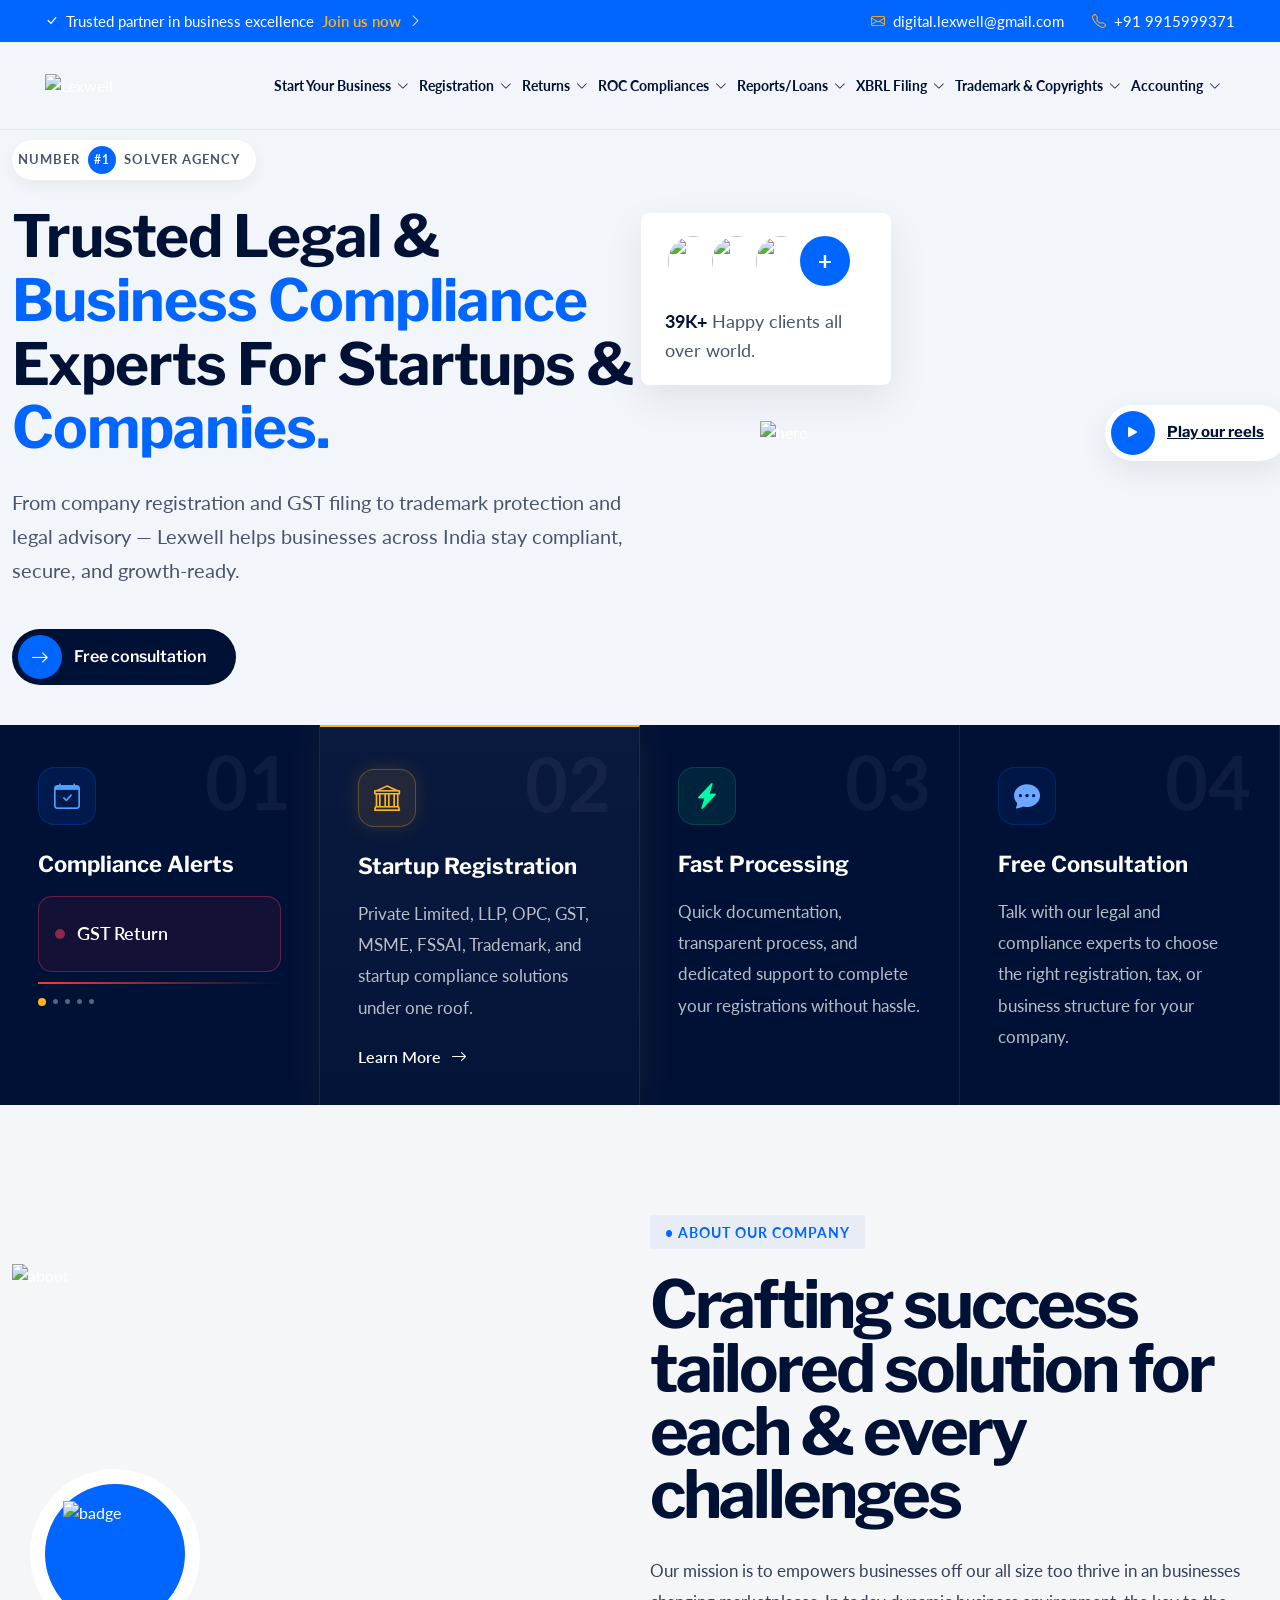
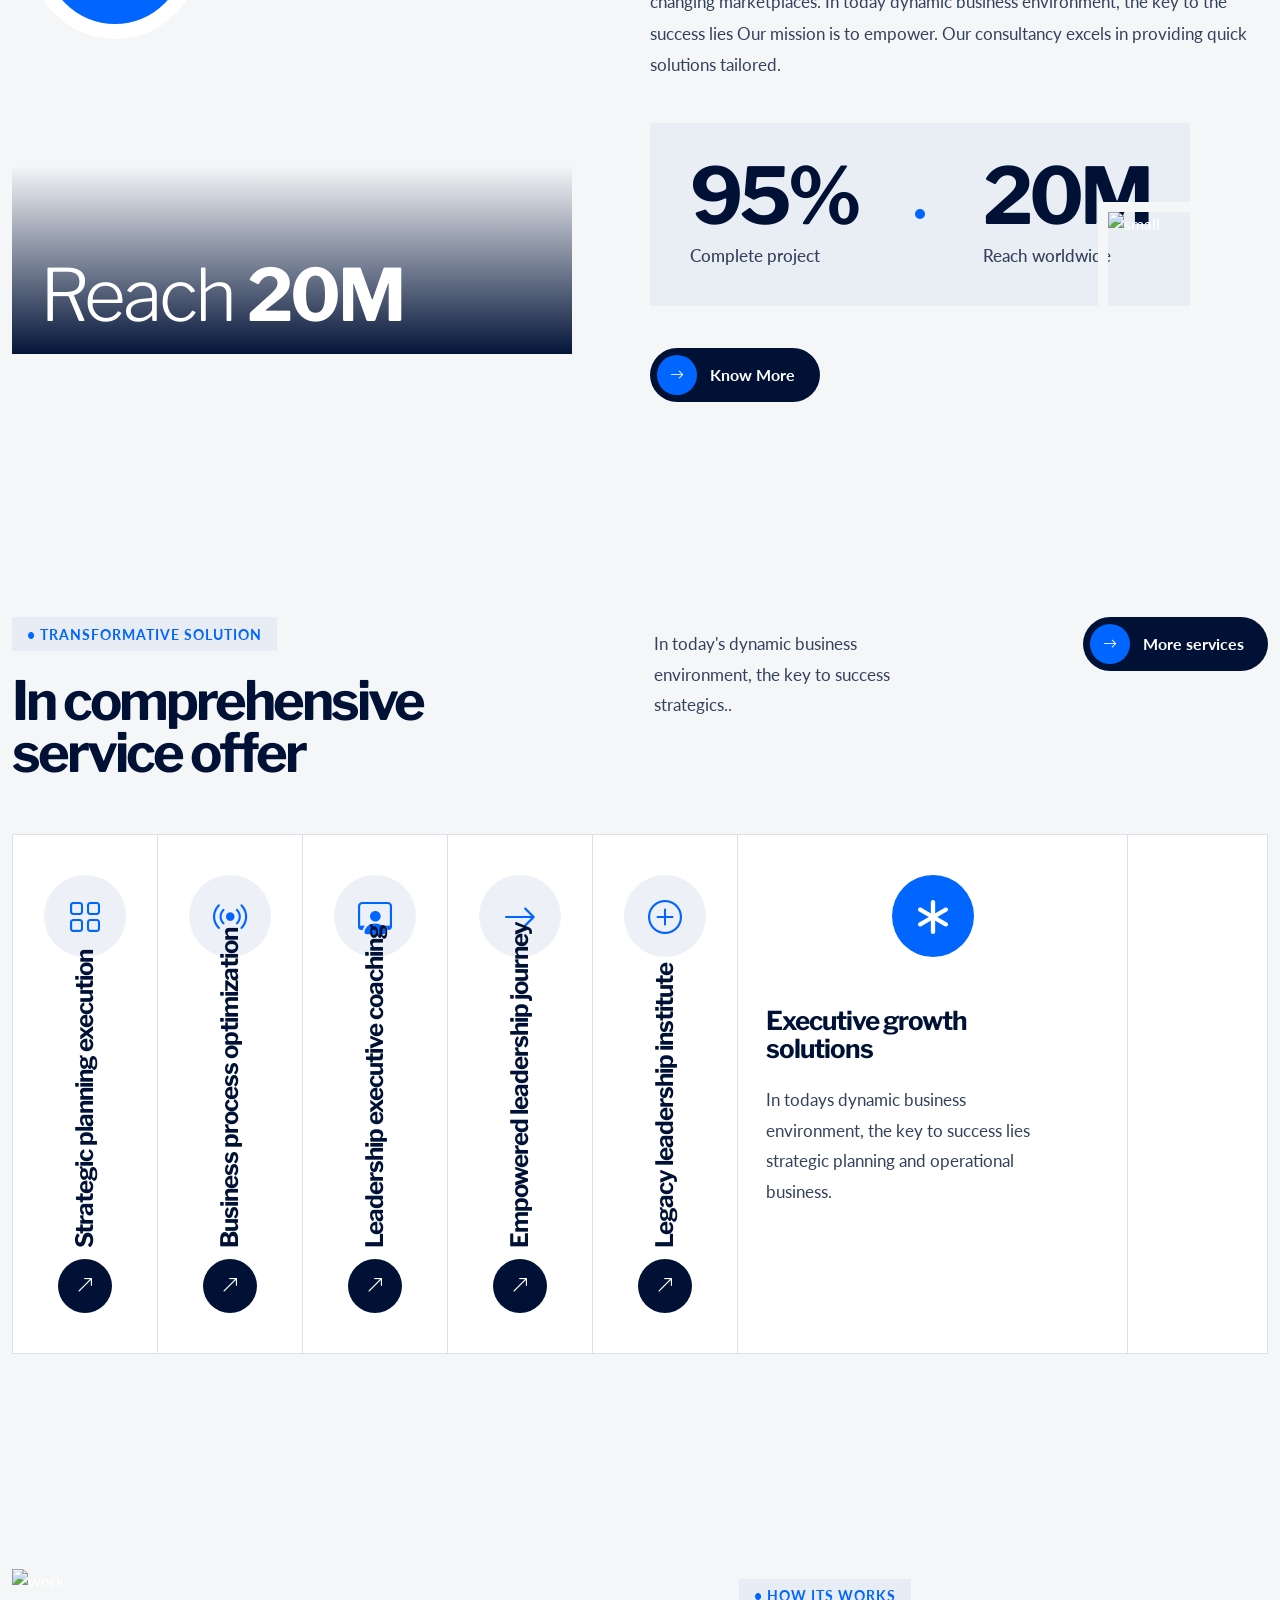
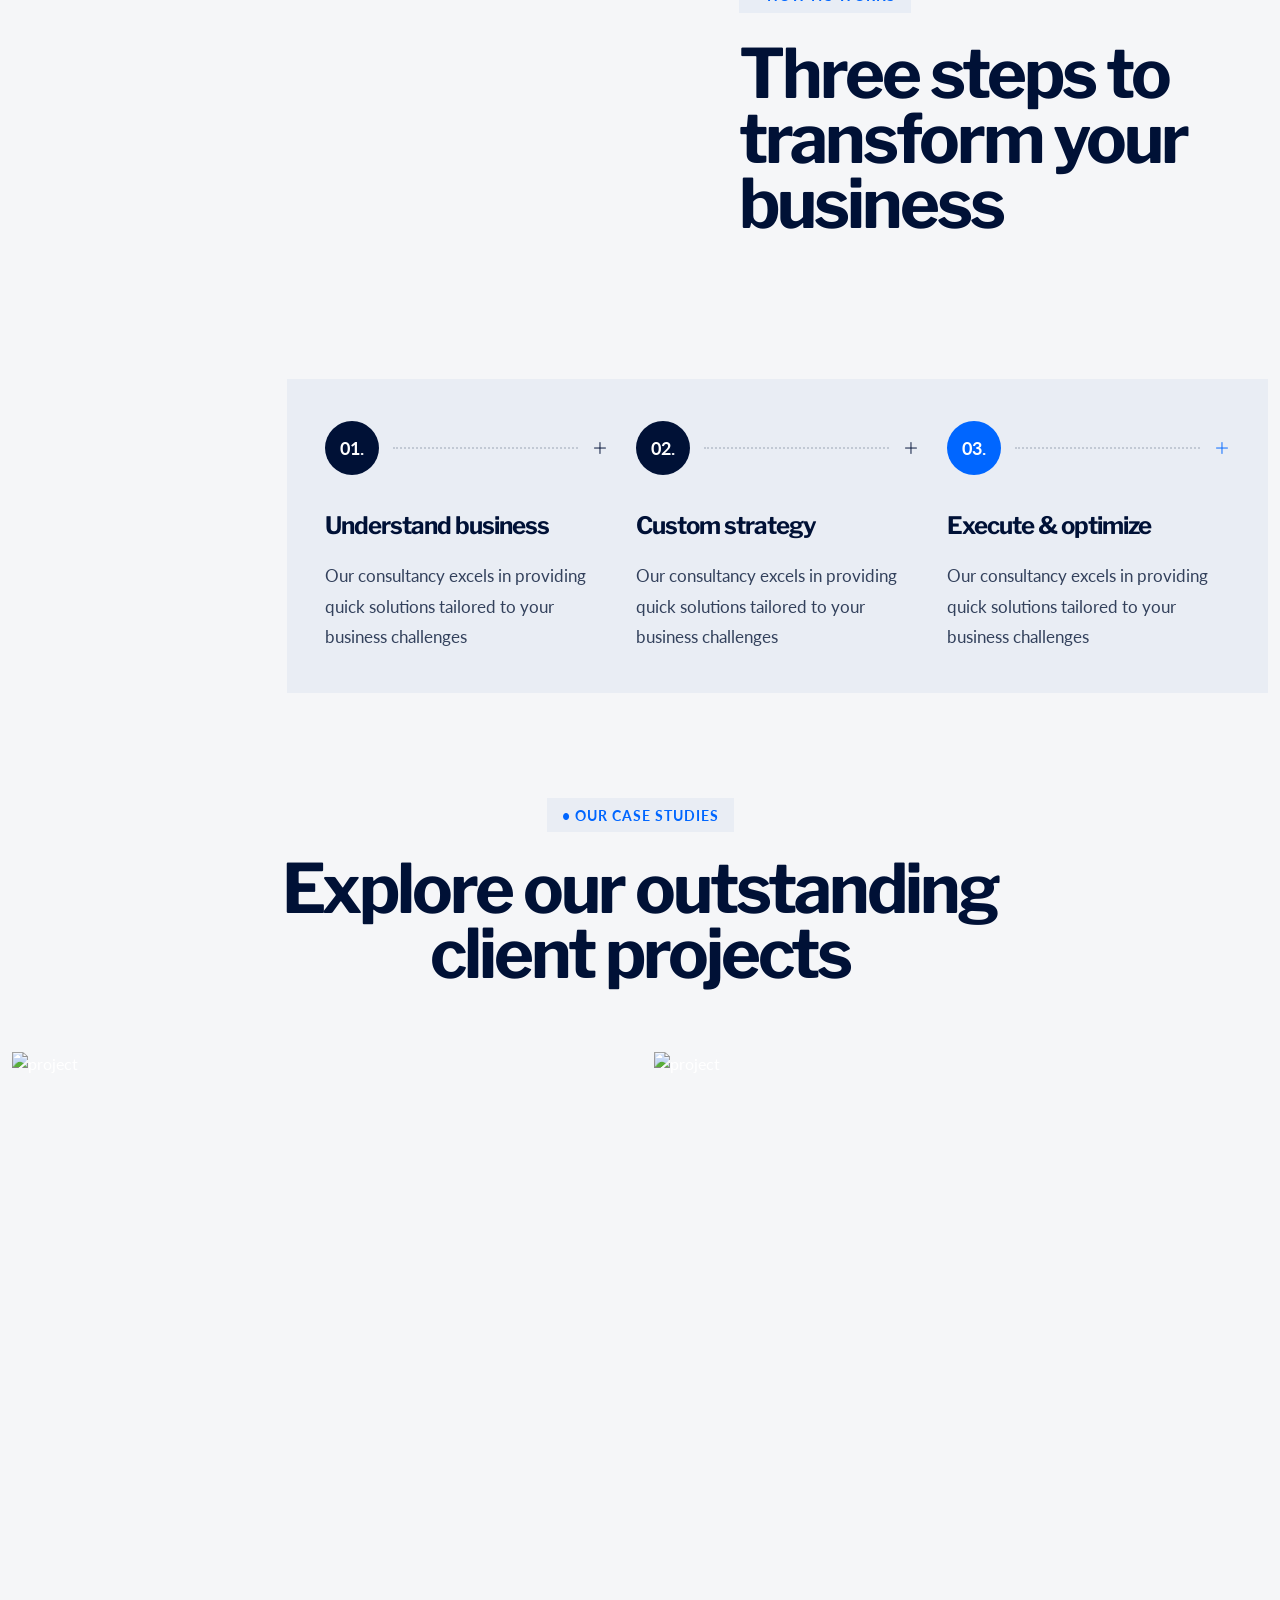
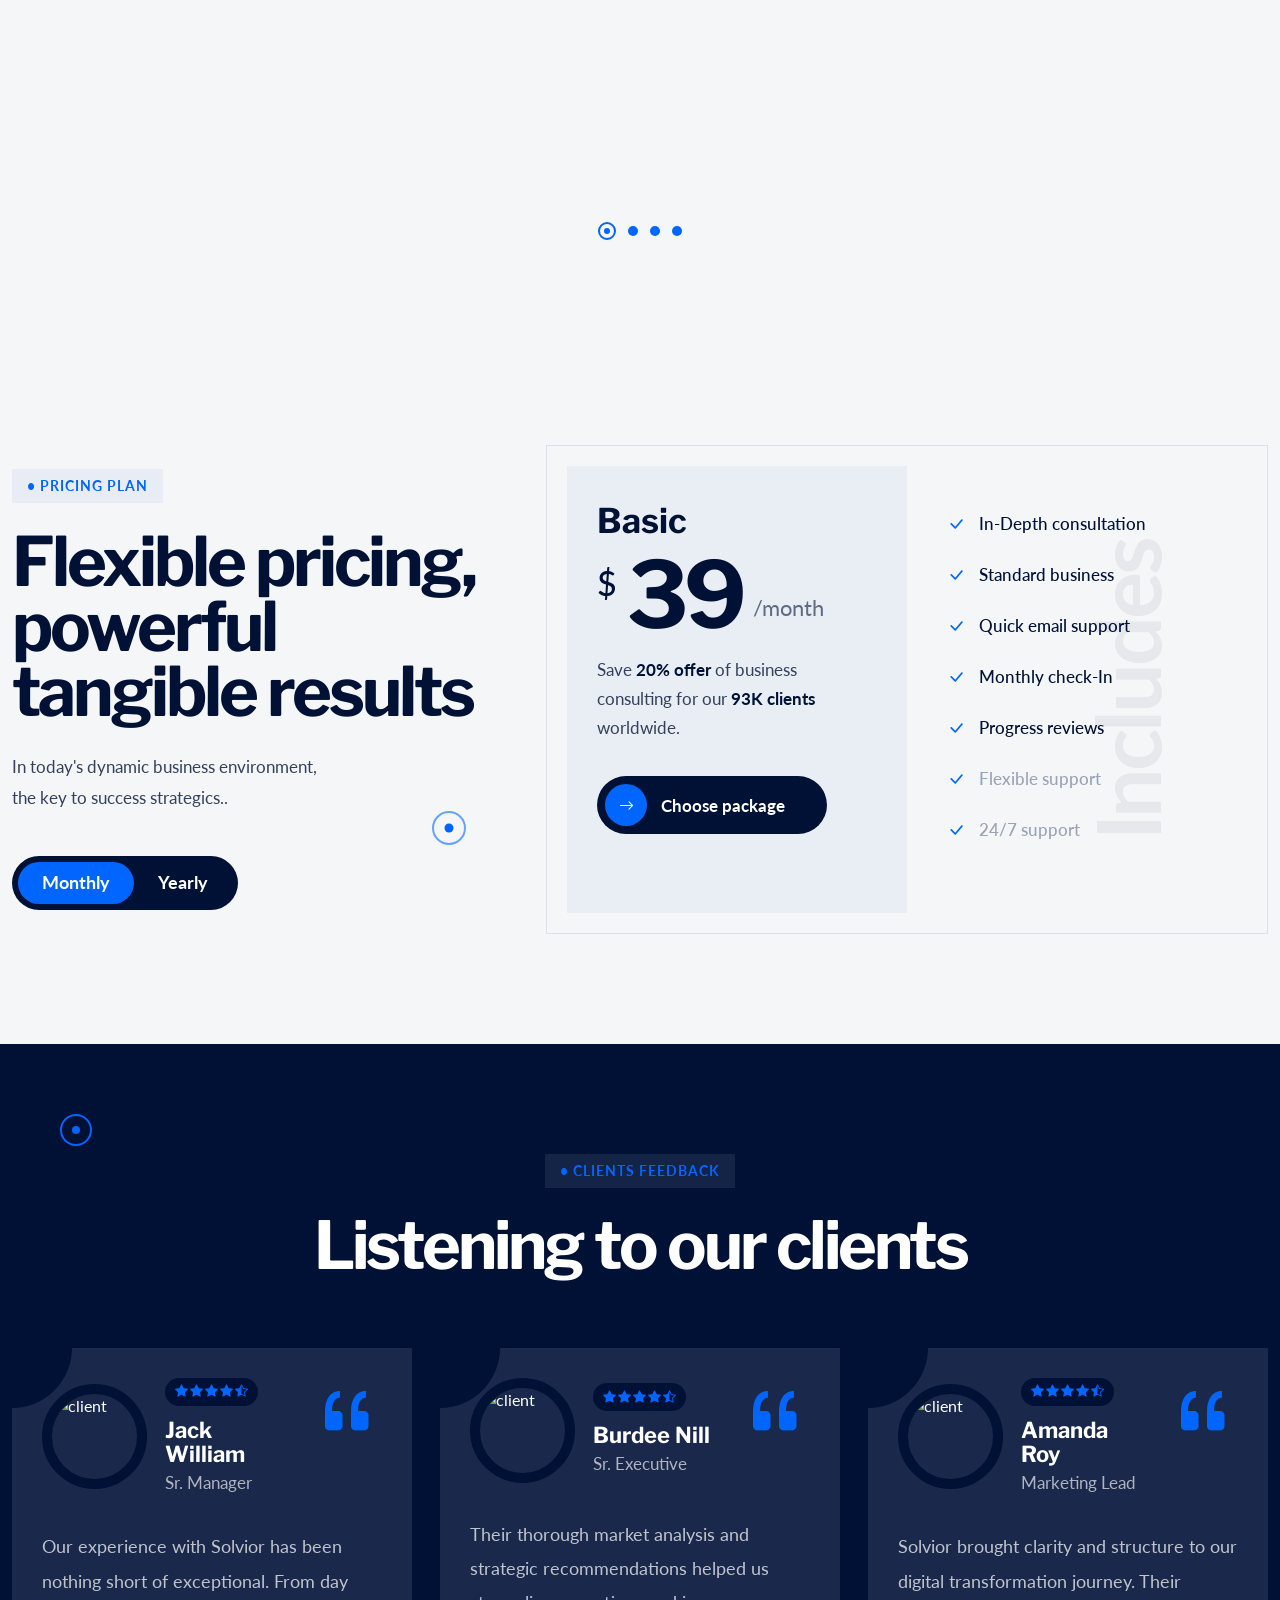
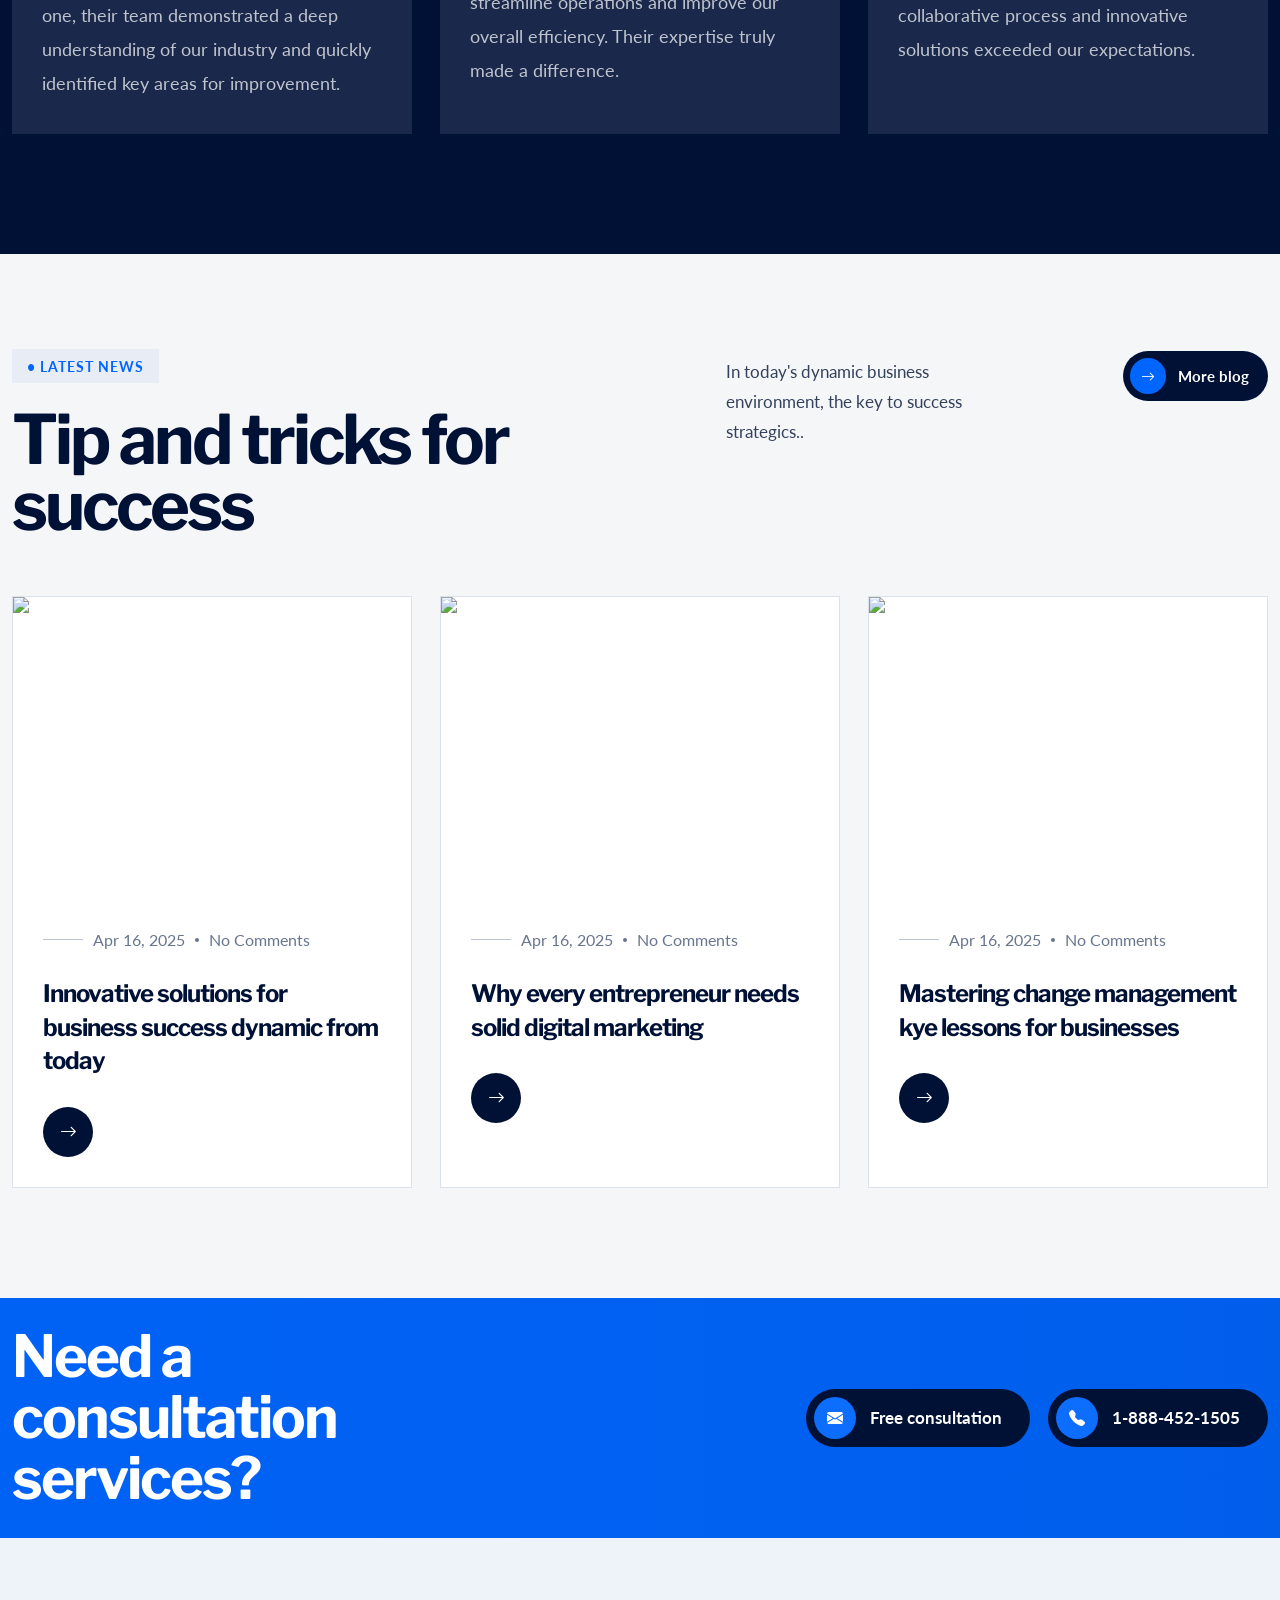
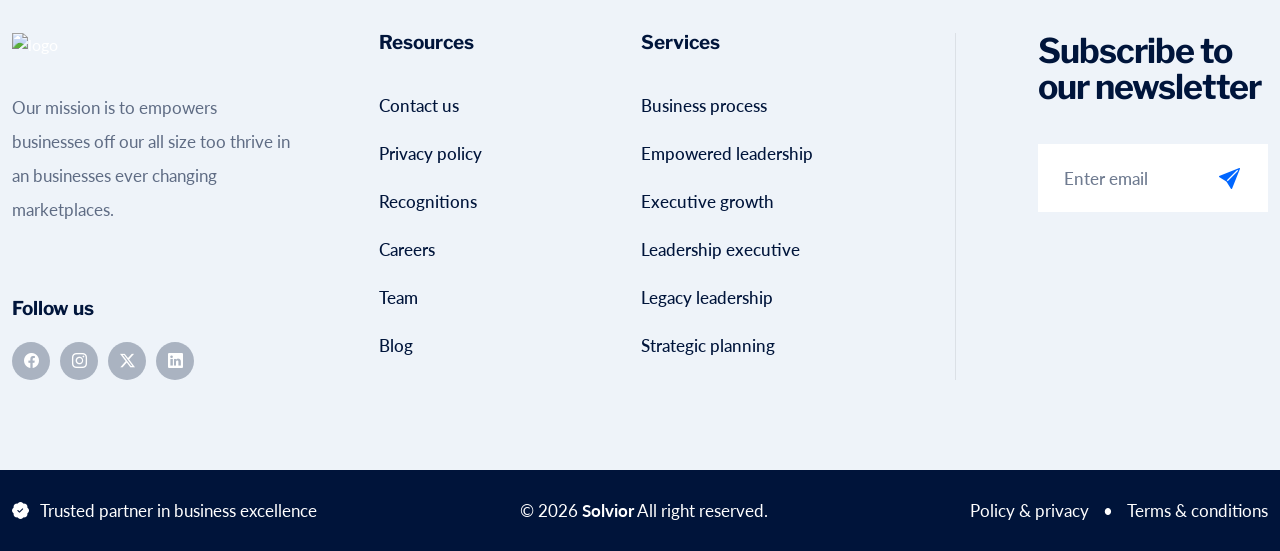
==== commit d9501805: "20 may 2026 v2" ====
--- a/index.html
+++ b/index.html
@@ -13,7 +13,7 @@
   <link rel="preconnect" href="https://fonts.googleapis.com">
 <link rel="preconnect" href="https://fonts.gstatic.com" crossorigin>
 
-<link href="https://fonts.googleapis.com/css2?family=Manrope:wght@200..800&family=Space+Grotesk:wght@300..700&family=Literata:ital,opsz,wght@0,7..72,200..900;1,7..72,200..900&display=swap" rel="stylesheet">
+<link href="https://fonts.googleapis.com/css2?family=Libre+Franklin:ital,wght@0,100..900;1,100..900&family=Lato:ital,wght@0,100..900;1,100..900&display=swap" rel="stylesheet">
 <link rel="stylesheet" href="https://cdnjs.cloudflare.com/ajax/libs/animate.css/4.1.1/animate.min.css"/>
 <link rel="stylesheet" href="https://cdn.jsdelivr.net/npm/swiper@11/swiper-bundle.min.css"/>
 <link rel="stylesheet" href="assets/css/style.css">
@@ -453,6 +453,16 @@
 
 <section class="hero-area">
 
+    <!-- shape 1 -->
+    <div class="hero-shapes-1">
+        <img src="https://solvior.themejunction.net/wp-content/uploads/2025/05/h5-hero-shape.png" alt="shape">
+    </div>
+
+    <!-- shape 2 -->
+    <div class="hero-shapes-2">
+        <img src="https://solvior.themejunction.net/wp-content/uploads/2025/05/h5-hero-shape-2.png" alt="shape">
+    </div>
+
     <div class="container">
 
         <div class="hero-wrapper">
@@ -460,6 +470,11 @@
             <!-- LEFT CONTENT -->
 
             <div class="hero-content">
+
+                <!-- SUBTITLE BADGE -->
+                <div class="hero-subtitle">
+                    NUMBER <span>#1</span> SOLVER AGENCY
+                </div>
 
                 <h1>
                     Trusted Legal &
--- a/assets/css/style.css
+++ b/assets/css/style.css
@@ -13,7 +13,7 @@
 }
 
 body{
-    font-family: "Manrope", sans-serif;
+    font-family: "Lato", sans-serif;
     background: #05060a;
     color: #ffffff;
     overflow-x: hidden;
@@ -29,7 +29,7 @@
 h4,
 h5,
 h6{
-    font-family: "Space Grotesk", sans-serif;
+    font-family: "Libre Franklin", sans-serif;
     margin: 0;
 }
 
@@ -496,6 +496,11 @@
 
 .navbar-nav-area ul li{
     position: relative;
+}
+
+.navbar-area {
+    position: relative;
+    z-index: 1000;
 }
 
 .navbar-nav-area ul li .dropdown-menu,
@@ -508,8 +513,9 @@
     opacity: 0;
     visibility: hidden;
     pointer-events: none;
-
-    transition: 0.3s ease;
+    margin-top: 20px;
+
+    transition: all 0.4s ease;
 
     background: #ffffff;
 
@@ -523,6 +529,7 @@
     opacity: 1;
     visibility: visible;
     pointer-events: auto;
+    margin-top: 0;
 }
 
 /* Simple Dropdown */
@@ -537,7 +544,8 @@
     box-shadow: 0 10px 15px rgba(0,0,0,0.1);
 }
 
-.navbar-nav-area ul li .dropdown-menu::before{
+.navbar-nav-area ul li .dropdown-menu::before,
+.navbar-nav-area ul li .mega-menu::before{
     content: "";
     position: absolute;
     top: 0;
@@ -548,11 +556,13 @@
     transition: 0.6s;
 }
 
-.navbar-nav-area ul li:hover .dropdown-menu::before{
+.navbar-nav-area ul li:hover .dropdown-menu::before,
+.navbar-nav-area ul li:hover .mega-menu::before{
     width: 100%;
 }
 
 .navbar-nav-area ul li .dropdown-menu a{
+    display: block;
     padding: 12px 15px;
 
     font-size: 15px;
@@ -593,21 +603,19 @@
 /* Mega Menu */
 
 .navbar-nav-area ul li .mega-menu{
-    left: 50%;
-    transform: translateX(-50%);
+    left: 0;
 
     display: flex;
     gap: 0;
 
-    padding: 0;
-
-    max-width: 1320px;
-    width: calc(100% - 30px);
+    padding: 10px;
+
+    width: max-content;
+    max-width: 100vw;
 }
 
 .navbar-nav-area ul li .mega-menu .mega-col{
-    min-width: 180px;
-
+    min-width: 260px;
     flex: 1;
 
     padding: 28px 12px 24px;
@@ -631,18 +639,20 @@
 }
 
 .navbar-nav-area ul li .mega-menu .mega-col a{
-    padding: 12px 16px;
-
-    font-size: 14px;
-    font-weight: 700;
-
-    line-height: 1;
+    display: block;
+    padding: 10px 16px;
+
+    font-size: 15px;
+    font-weight: 600;
+
+    line-height: 1.5;
 
     color: #676e7a;
 
     border-left: none;
 
     position: relative;
+    white-space: normal;
 }
 
 .navbar-nav-area ul li .mega-menu .mega-col a::before{
@@ -703,6 +713,36 @@
     overflow: hidden;
 
     padding: 10px 0 0;
+    z-index: 1;
+}
+
+/* =========================
+   BACKGROUND SHAPES
+========================= */
+
+.hero-shapes-1{
+    position: absolute;
+    top: -10%;
+    right: 5%;
+    z-index: -1;
+    animation: upDown 4s ease-in-out infinite alternate;
+}
+
+.hero-shapes-2{
+    position: absolute;
+    bottom: -15%;
+    left: -10%;
+    z-index: -1;
+    animation: upDown 5s ease-in-out infinite alternate-reverse;
+}
+
+@keyframes upDown {
+    0% {
+        transform: translateY(0);
+    }
+    100% {
+        transform: translateY(30px);
+    }
 }
 
 /* =========================
@@ -734,6 +774,44 @@
 }
 
 /* =========================
+   SUBTITLE BADGE
+========================= */
+
+.hero-subtitle{
+    display: inline-flex;
+    align-items: center;
+    gap: 8px;
+
+    background: #ffffff;
+    padding: 6px 16px 6px 6px;
+    border-radius: 100px;
+
+    color: #4a556d;
+    font-size: 13px;
+    font-weight: 700;
+    letter-spacing: 1px;
+    text-transform: uppercase;
+    margin-bottom: 25px;
+
+    box-shadow: 0 5px 15px rgba(0,0,0,0.05);
+}
+
+.hero-subtitle span{
+    display: inline-flex;
+    align-items: center;
+    justify-content: center;
+    
+    width: 28px;
+    height: 28px;
+    
+    background: #0066ff;
+    color: #ffffff;
+    border-radius: 50%;
+    
+    font-size: 12px;
+}
+
+/* =========================
    HEADING
 ========================= */
 
@@ -745,13 +823,11 @@
     color: #001136;
 
     font-size: 52px;
-    line-height: 1.08;
-
-    letter-spacing: -3px;
+    line-height: 1.1;
+
+    letter-spacing: -1px;
 
     font-weight: 700;
-
-    font-family: 'Literata', Georgia, serif;
 }
 
 .hero-content h1 span{
@@ -780,23 +856,23 @@
 ========================= */
 
 .hero-btn{
-    width: 250px;
-    height: 70px;
+    width: max-content;
+    height: 56px;
 
     background: #001136;
 
     border-radius: 100px;
 
-    padding-left: 9px;
-
-    display: flex;
-    align-items: center;
-    gap: 16px;
+    padding: 0 30px 0 6px;
+
+    display: flex;
+    align-items: center;
+    gap: 12px;
 }
 
 .hero-btn-icon{
-    width: 52px;
-    height: 52px;
+    width: 44px;
+    height: 44px;
 
     border-radius: 50%;
 
@@ -808,16 +884,17 @@
 
     color: #fff;
 
-    font-size: 22px;
+    font-size: 18px;
 }
 
 .hero-btn-text{
     color: #fff;
 
-    font-size: 22px;
+    font-size: 16px;
     line-height: 1;
 
-    font-weight: 700;
+    font-weight: 600;
+    font-family: "Libre Franklin", sans-serif;
 }
 
 /* =========================
@@ -836,12 +913,8 @@
 
 .hero-main-image{
     position: relative;
-
-    height: 460px;
-
-    border-radius: 20px;
-
-    overflow: hidden;
+    height: auto;
+    overflow: visible;
 
     display: flex;
     align-items: flex-end;
@@ -850,13 +923,8 @@
 
 .hero-main-image img{
     width: 100%;
-
-    height: 100%;
-
-    object-fit: cover;
-
-    object-position: center;
-
+    max-width: 450px;
+    height: auto;
     display: block;
 }
 
@@ -868,28 +936,29 @@
 .hero-play-btn{
     position: absolute;
 
-    top: 220px;
+    top: 50%;
+    transform: translateY(-50%);
     right: -20px;
 
-    width: 250px;
-    height: 76px;
-
-    background: rgba(255,255,255,0.92);
+    width: max-content;
+    height: 56px;
+
+    background: #ffffff;
 
     border-radius: 100px;
 
-    padding-left: 10px;
-
-    display: flex;
-    align-items: center;
-    gap: 16px;
-
-    backdrop-filter: blur(12px);
+    padding: 0 24px 0 6px;
+
+    display: flex;
+    align-items: center;
+    gap: 12px;
+
+    box-shadow: 0 10px 30px rgba(0,0,0,0.08);
 }
 
 .hero-play-icon{
-    width: 56px;
-    height: 56px;
+    width: 44px;
+    height: 44px;
 
     border-radius: 50%;
 
@@ -901,16 +970,18 @@
 
     color: #fff;
 
-    font-size: 24px;
+    font-size: 18px;
 }
 
 .hero-play-text{
     color: #001136;
 
-    font-size: 22px;
+    font-size: 15px;
     line-height: 1;
 
-    font-weight: 600;
+    font-weight: 700;
+    text-decoration: underline;
+    font-family: "Libre Franklin", sans-serif;
 }
 
 /* =========================
@@ -920,16 +991,18 @@
 .hero-client-box{
     position: absolute;
 
-    left: -140px;
-    bottom: 90px;
-
-    width: 290px;
-
-    background: rgba(255,255,255,0.92);
-
-    padding: 26px 24px;
-
-    backdrop-filter: blur(10px);
+    left: -60px;
+    bottom: 60px;
+
+    width: max-content;
+    max-width: 250px;
+
+    background: #ffffff;
+
+    padding: 20px 24px;
+
+    box-shadow: 0 15px 40px rgba(0,0,0,0.08);
+    border-radius: 8px;
 }
 
 .hero-client-images{
@@ -5458,6 +5531,22 @@
     .pricing-wrapper{
         flex-direction: column;
     }
+    .hero-wrapper{
+        grid-template-columns: 1fr;
+        gap: 30px;
+    }
+    .hero-content h1{
+        font-size: 42px;
+    }
+    .navbar-wrapper{
+        gap: 15px;
+    }
+    .navbar-nav-area ul{
+        display: none; /* Hide on small screens for mobile menu */
+    }
+    .mobile-menu-btn{
+        display: block; /* Show mobile menu button */
+    }
 }
 
 /* =========================
@@ -5482,5 +5571,11 @@
     .feature-card:hover{
         background: transparent;
     }
-}
-
+    .hero-content h1{
+        font-size: 36px;
+    }
+    .hero-main-image{
+        height: 300px;
+    }
+}
+
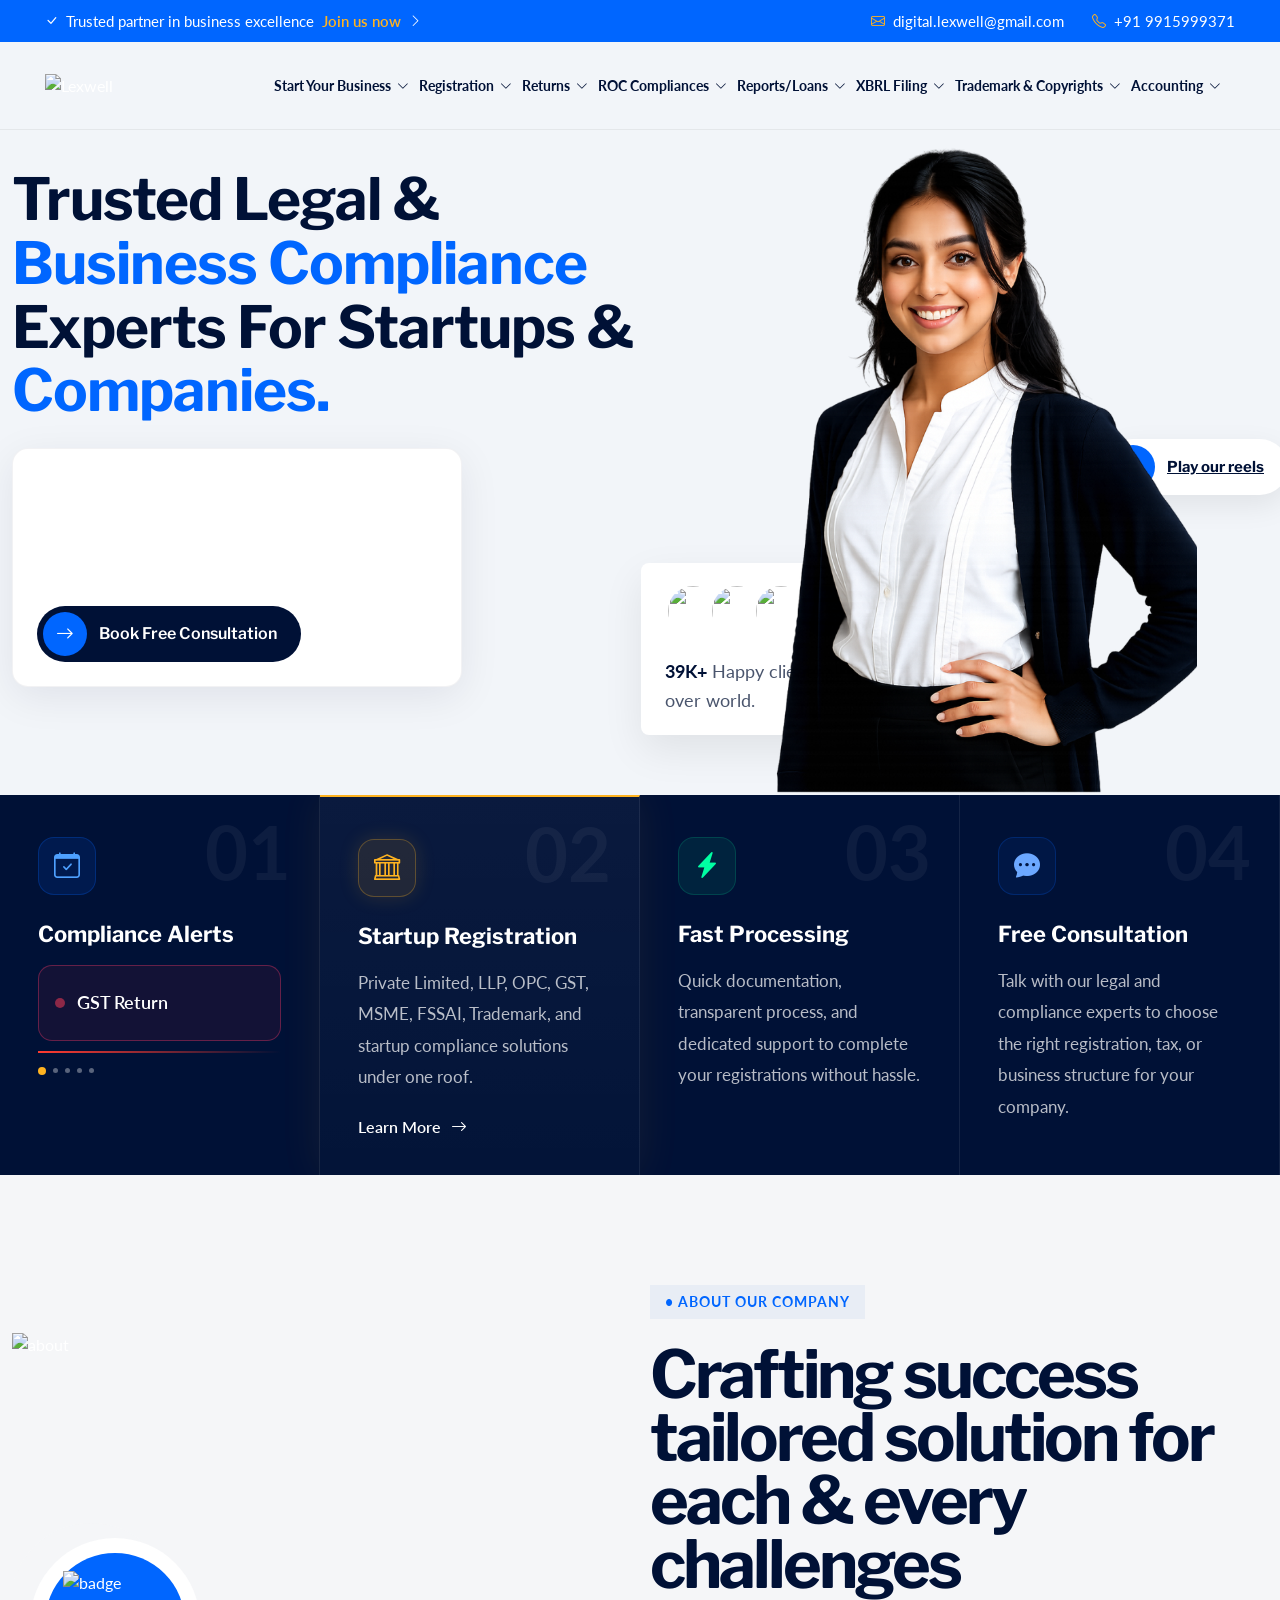
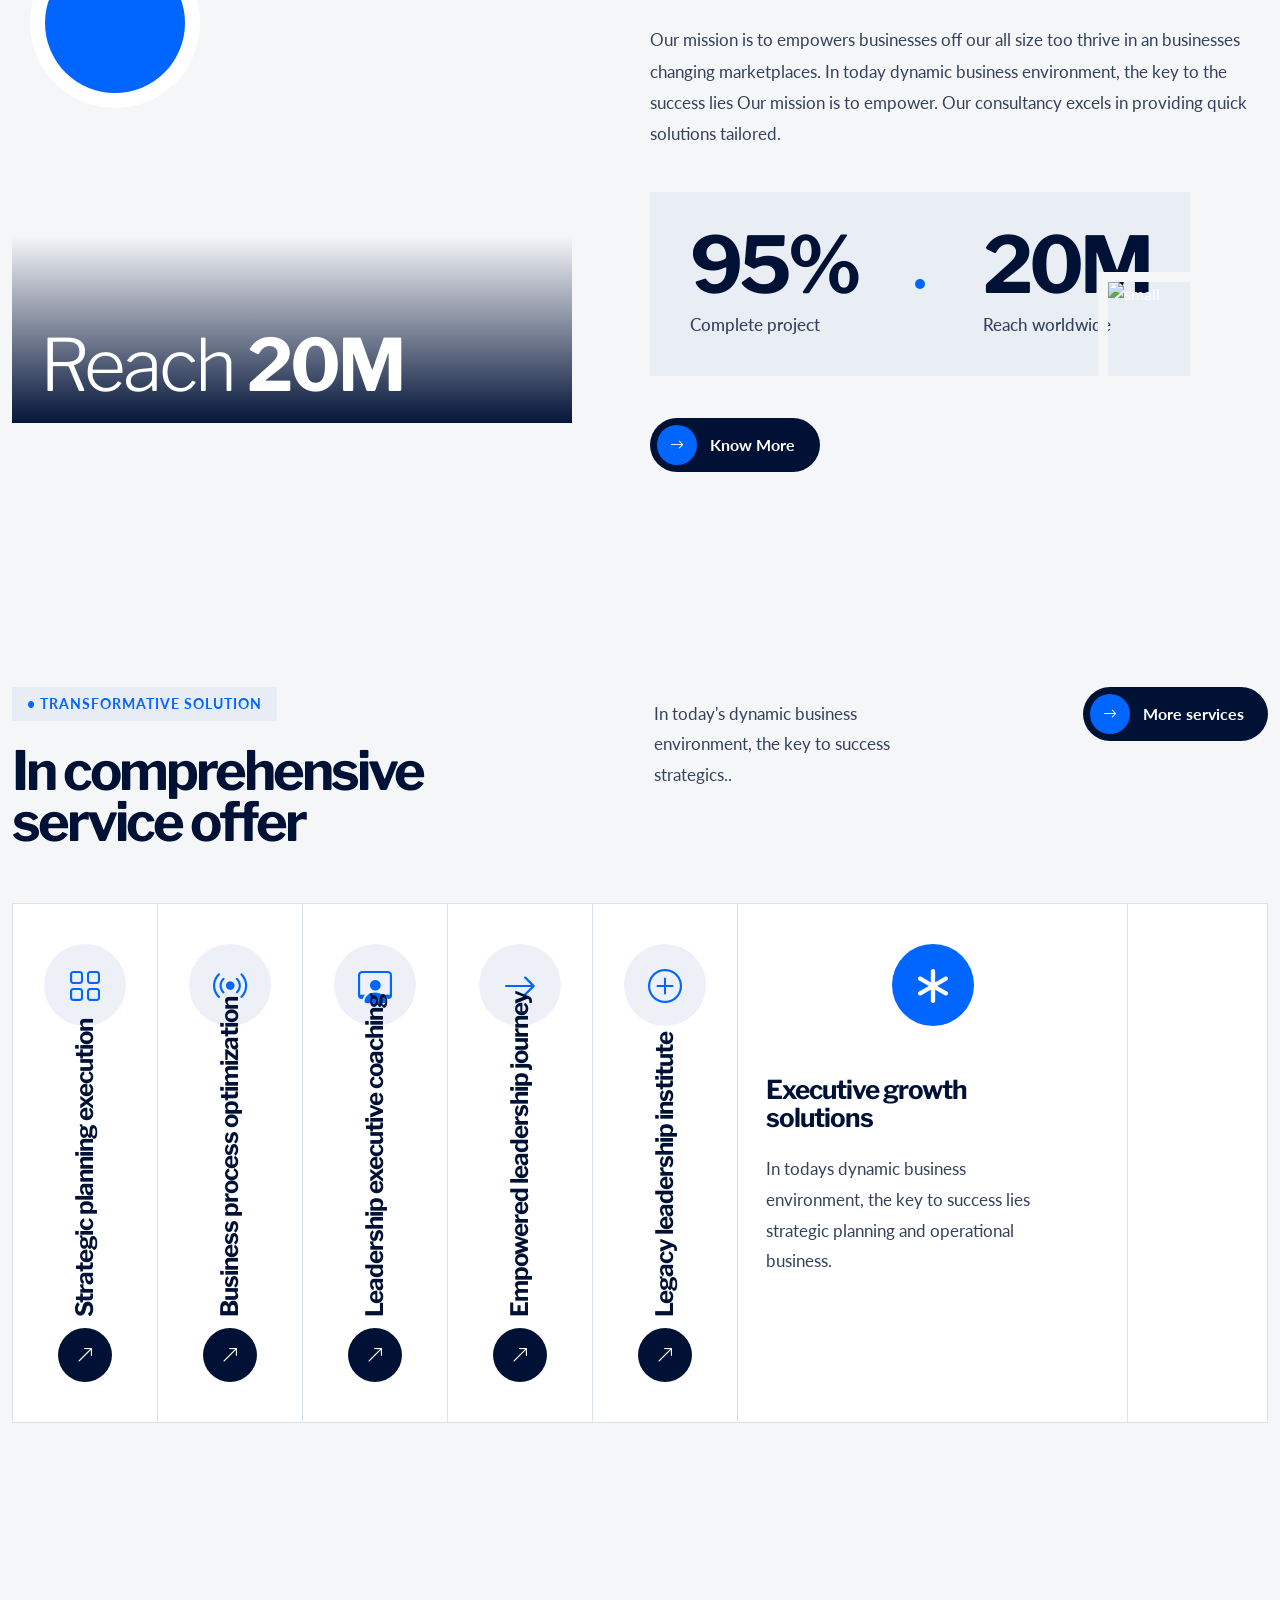
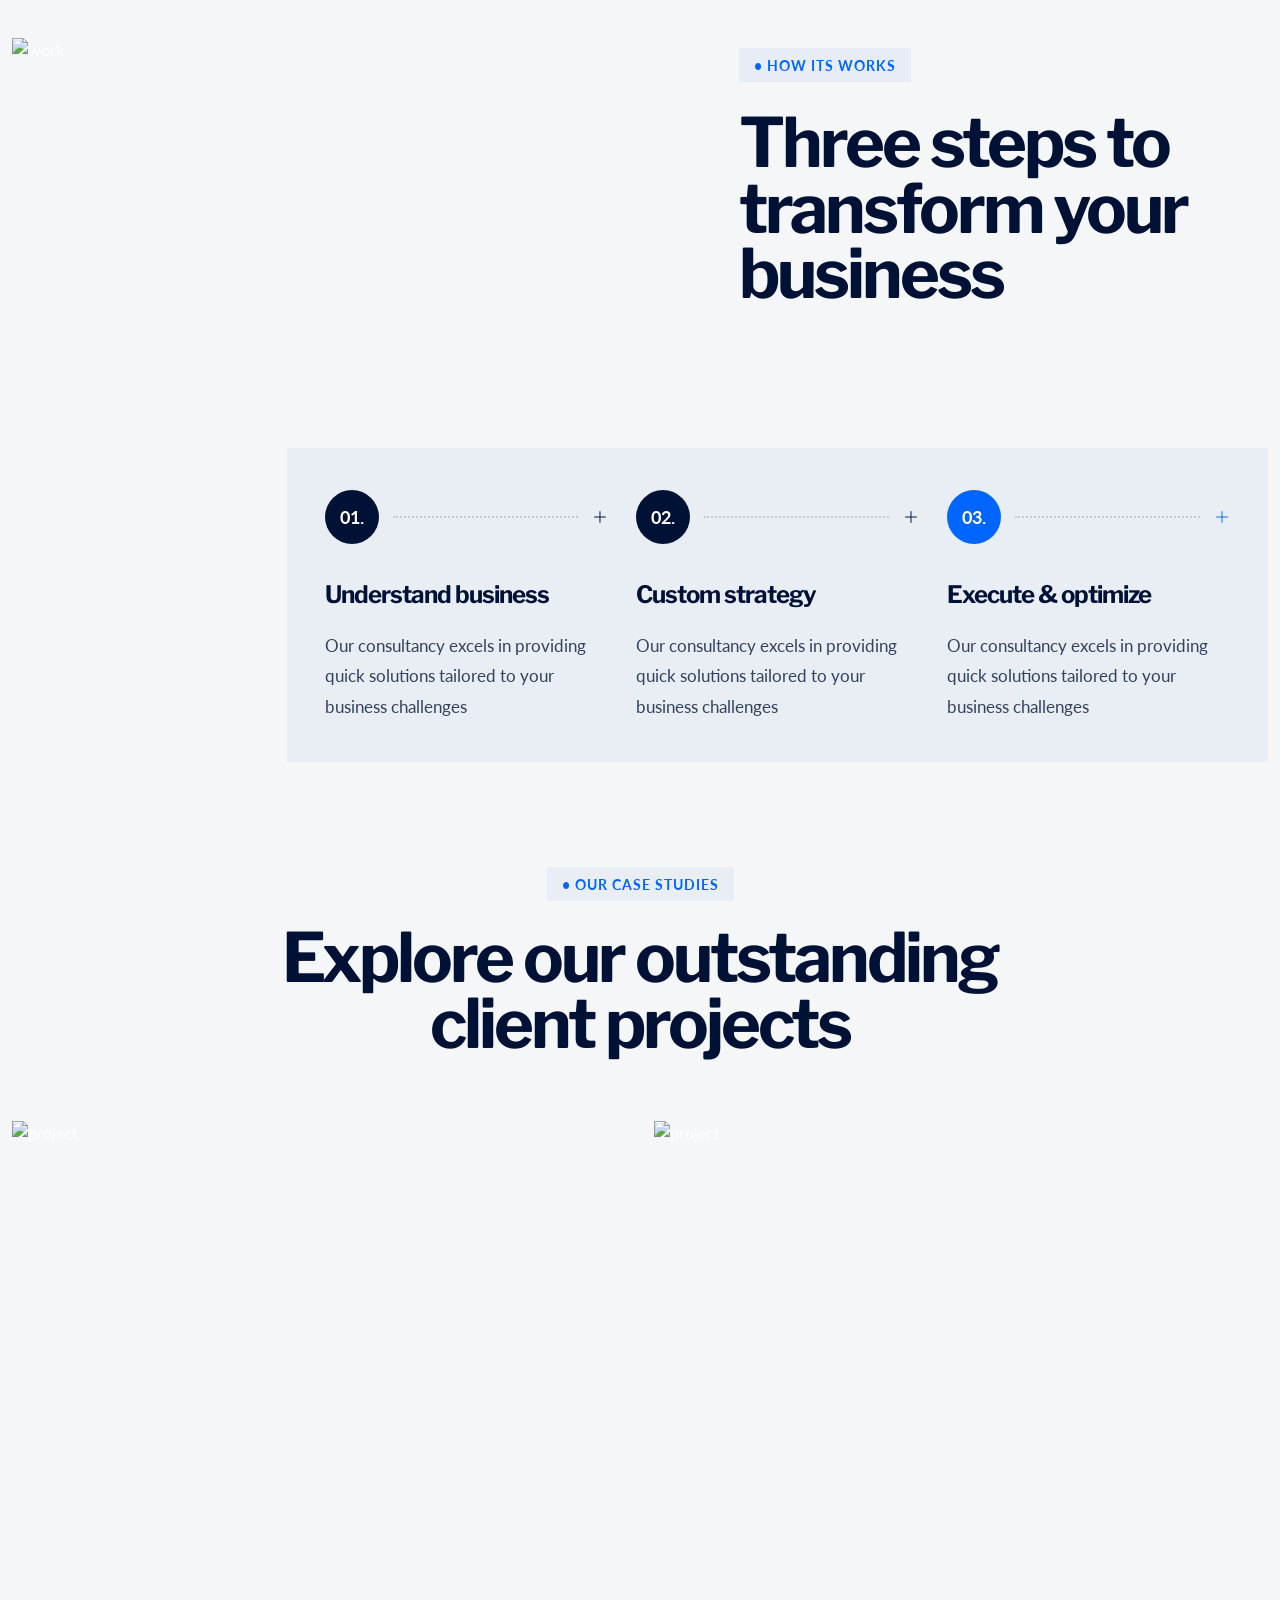
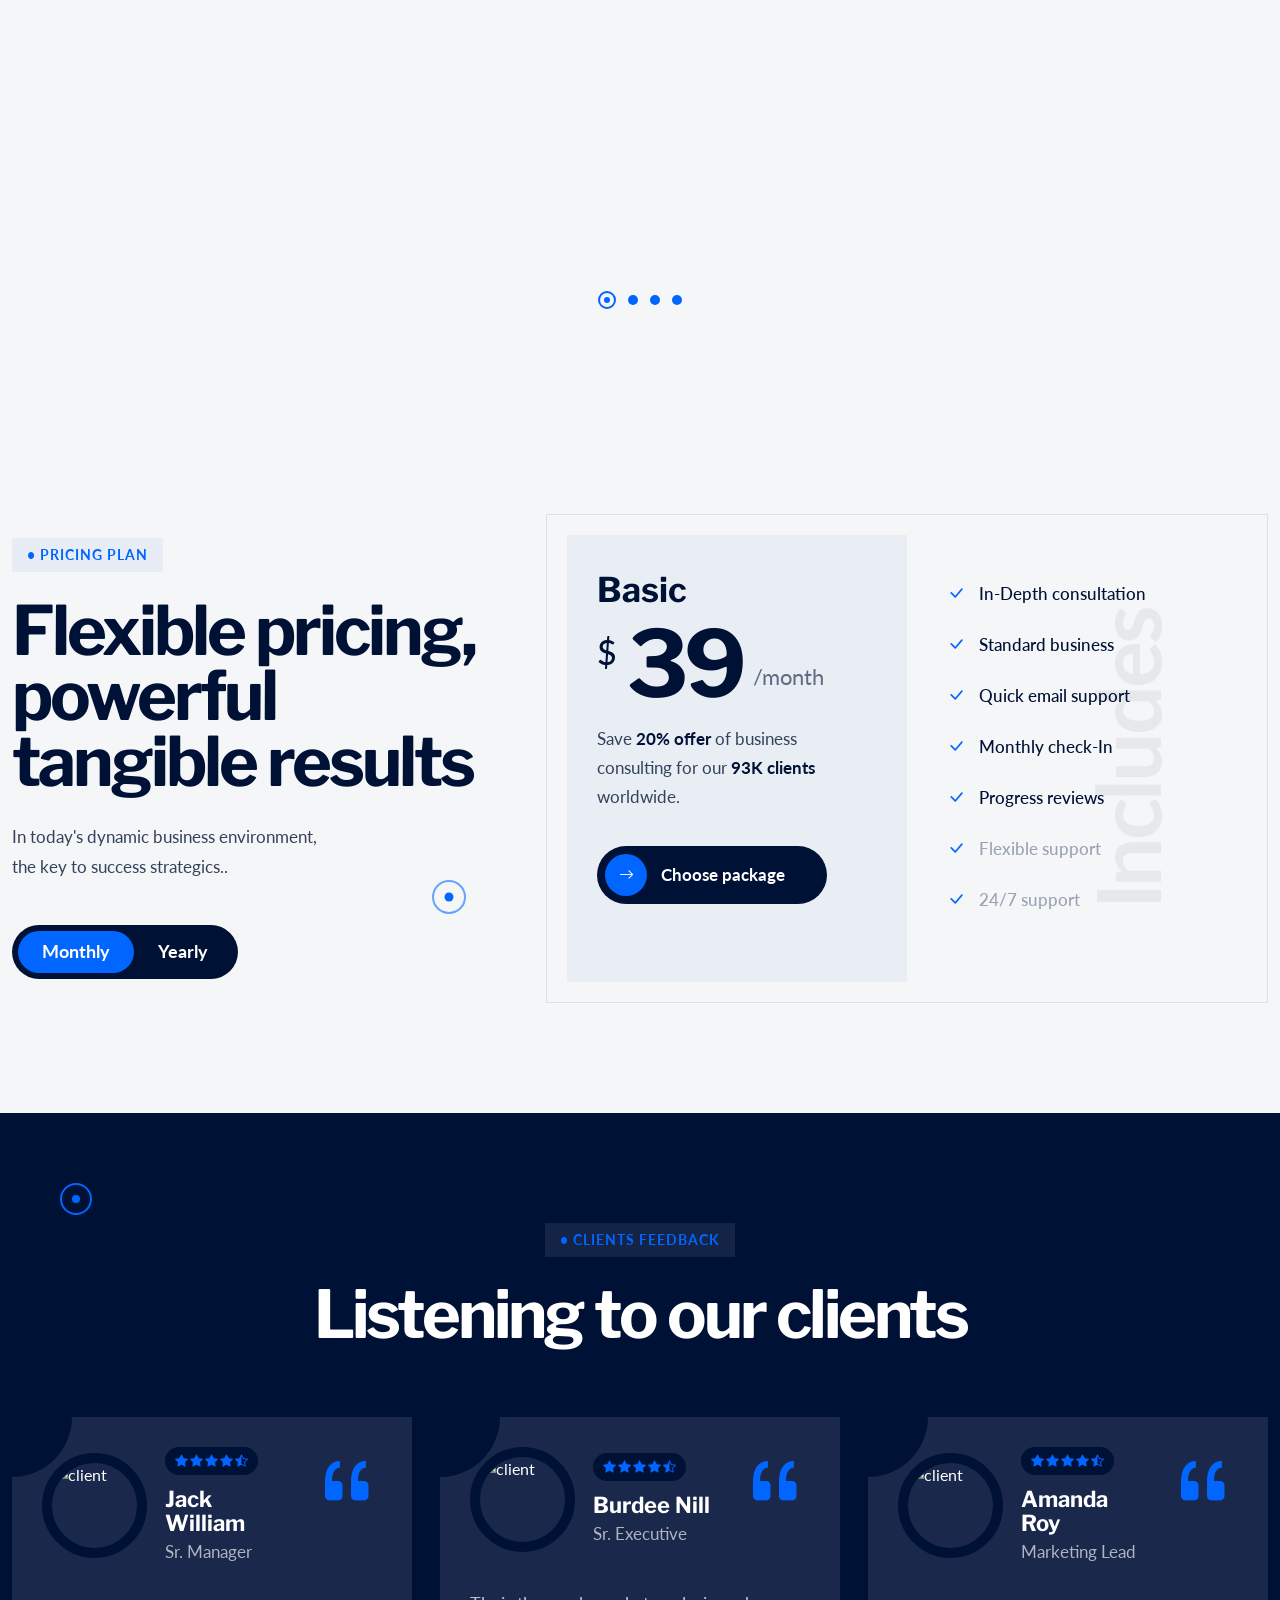
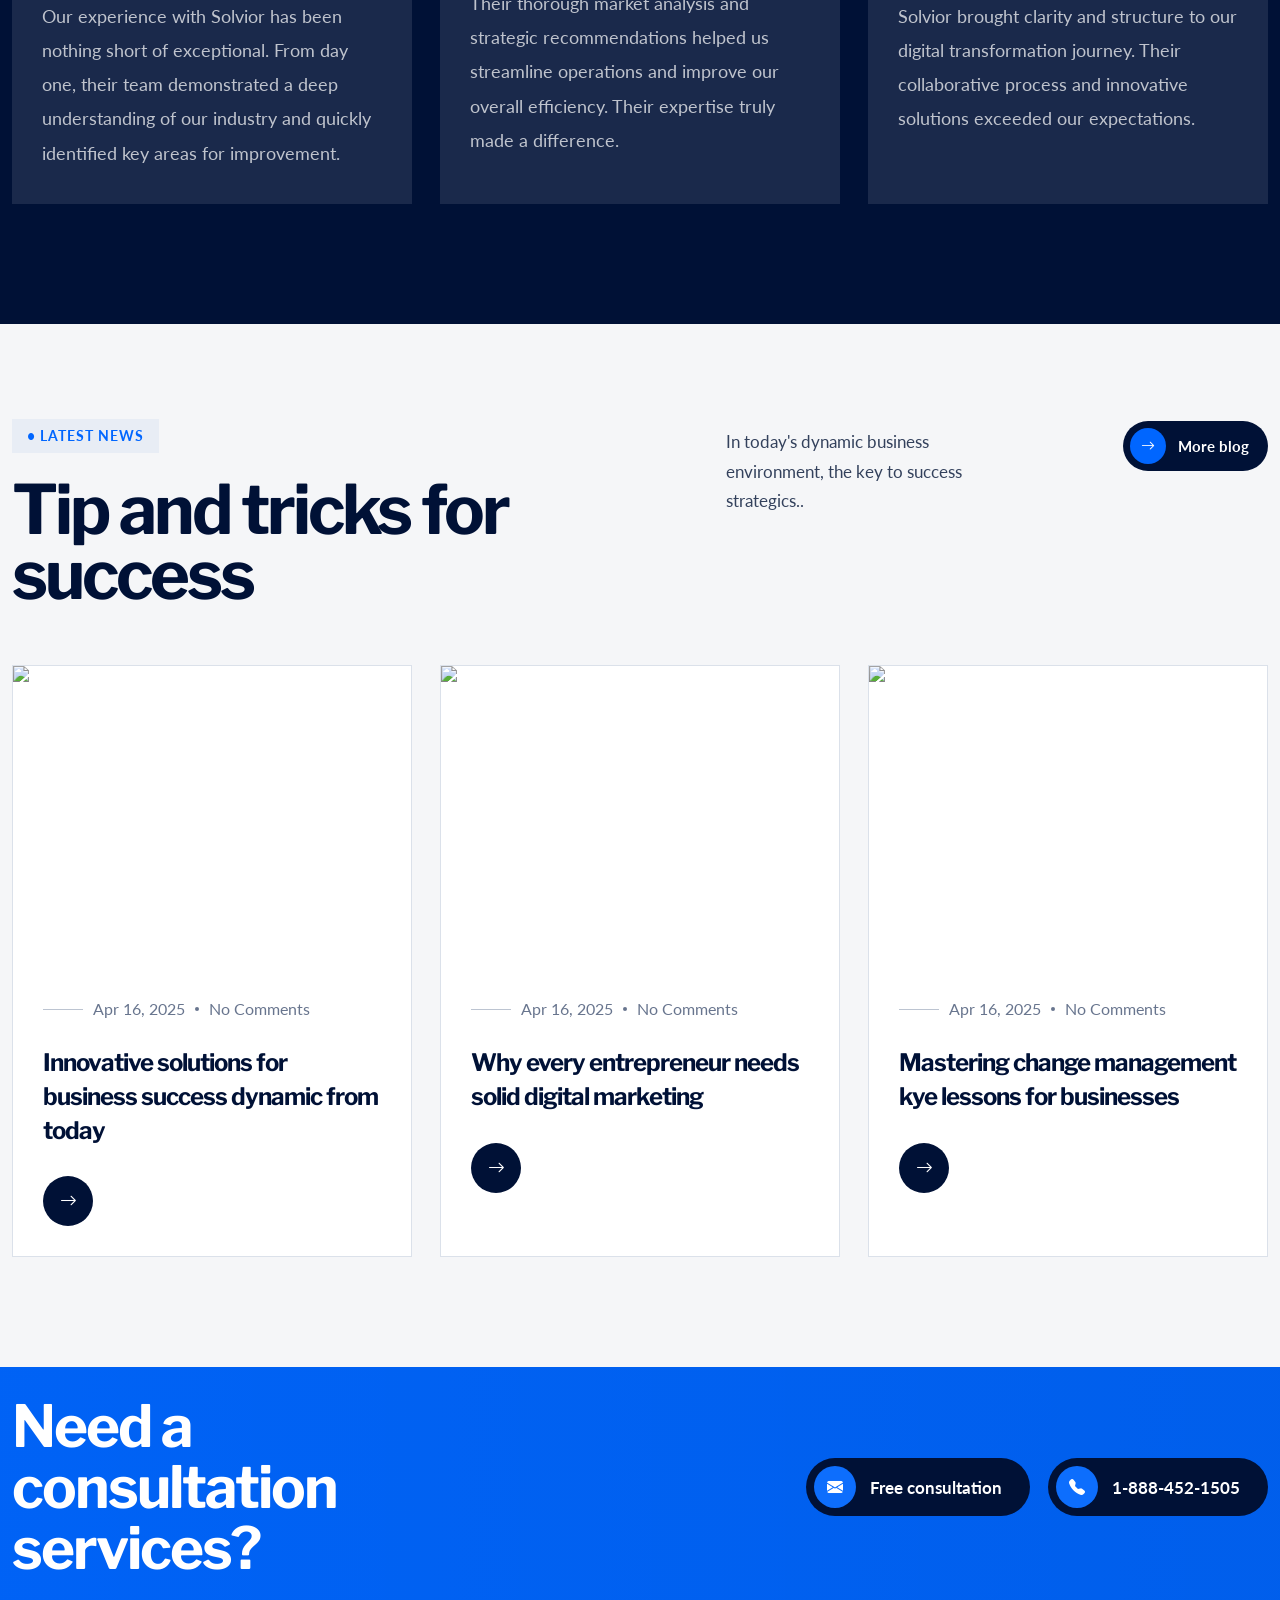
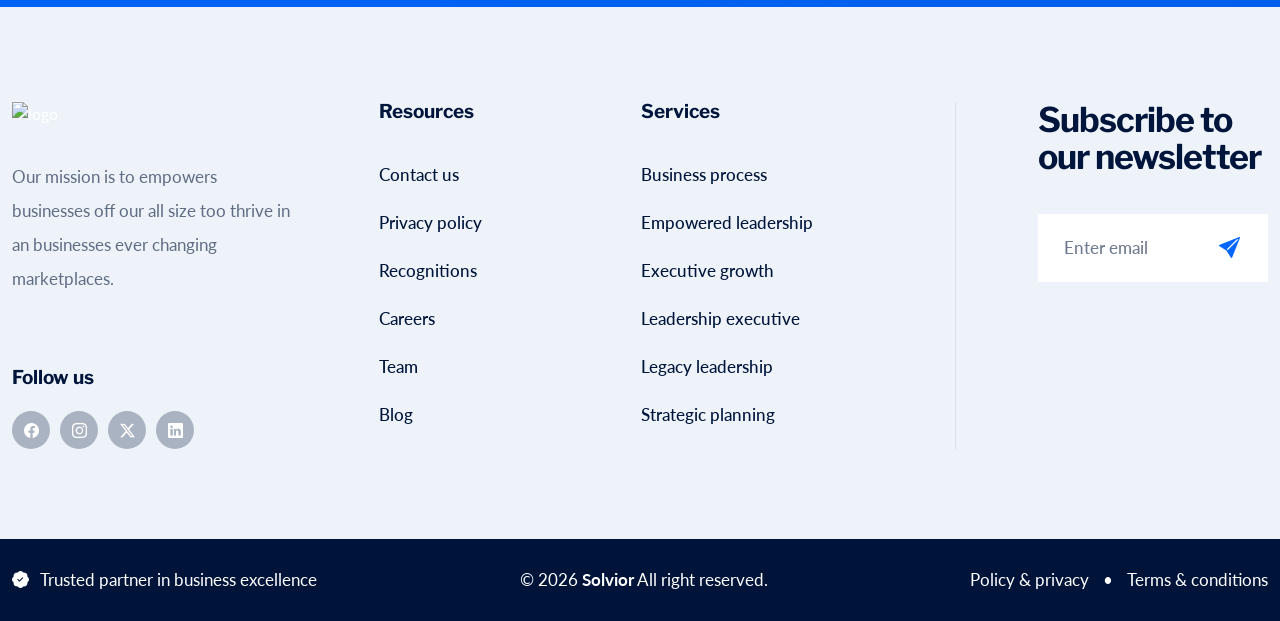
==== commit e7da082e: "22 may 2026 index" ====
--- a/index.html
+++ b/index.html
@@ -471,11 +471,6 @@
 
             <div class="hero-content">
 
-                <!-- SUBTITLE BADGE -->
-                <div class="hero-subtitle">
-                    NUMBER <span>#1</span> SOLVER AGENCY
-                </div>
-
                 <h1>
                     Trusted Legal &
                     <span>Business Compliance</span>
@@ -483,23 +478,24 @@
                     <span>Companies.</span>
                 </h1>
 
-                <p>
-                    From company registration and GST filing to trademark protection and legal advisory — Lexwell helps businesses across India stay compliant, secure, and growth-ready.
-                </p>
-
-                <!-- BUTTON -->
-
-                <a href="#" class="hero-btn hover-shine">
-
-                    <span class="hero-btn-icon">
-                        <i class="bi bi-arrow-right"></i>
-                    </span>
-
-                    <span class="hero-btn-text">
-                        Free consultation
-                    </span>
-
-                </a>
+                <!-- DYNAMIC ANIMATED SERVICES -->
+                <div class="dynamic-services" id="dynamic-services-container">
+                    <div class="dynamic-services-box">
+                        <div class="dynamic-services-top">
+                            <h3 id="animated-service-title" class="service-title">Trademark Registration</h3>
+                            <p id="animated-service-price" class="service-price">Packages Starting @ <span>₹999/-</span></p>
+                        </div>
+                        
+                        <a href="javascript:void(0)" id="openConsultationModal" class="hero-btn-inline hover-shine full-width-btn">
+                            <span class="hero-btn-icon">
+                                <i class="bi bi-arrow-right"></i>
+                            </span>
+                            <span class="hero-btn-text">
+                                Book Free Consultation
+                            </span>
+                        </a>
+                    </div>
+                </div>
 
             </div>
 
@@ -512,7 +508,7 @@
                 <div class="hero-main-image hover-shine">
 
                     <img
-                        src="https://solvior.themejunction.net/wp-content/uploads/2025/05/h5-hero.webp"
+                        src="assets/images/hero-woman.png"
                         alt="hero"
                     >
 
@@ -2406,6 +2402,81 @@
         });
     });
 </script>
+<!-- CONSULTATION MODAL -->
+<div class="consultation-modal" id="consultationModal">
+    <div class="modal-overlay" id="modalOverlay"></div>
+    <div class="modal-content">
+        <button class="modal-close" id="modalClose">&times;</button>
+        <div class="modal-left">
+            <img src="assets/images/hero-woman.png" alt="Consultant">
+        </div>
+        <div class="modal-right">
+            <div class="modal-header-blue">
+                <h3>Hassle Free Book your Free Consultation Today</h3>
+                <p>Our advisor will contact you shortly for your help</p>
+            </div>
+            <form class="consultation-form">
+                <div class="form-group form-row">
+                    <input type="text" placeholder="Full Name" required>
+                    <input type="tel" placeholder="Phone Number" required>
+                </div>
+                <div class="form-group form-row">
+                    <input type="email" placeholder="Email Address" required>
+                    <input type="text" placeholder="City" required>
+                </div>
+                <div class="form-group form-row">
+                    <select required>
+                        <option value="" disabled selected>I Am A...</option>
+                        <option>Startup Founder</option>
+                        <option>Business Owner</option>
+                        <option>Freelancer</option>
+                        <option>Individual</option>
+                        <option>CA / Consultant</option>
+                        <option>Partnership Firm</option>
+                        <option>Private Limited Company</option>
+                        <option>Other</option>
+                    </select>
+                    <select required>
+                        <option value="" disabled selected>Select Service...</option>
+                        <option>Trademark Registration</option>
+                        <option>GST Registration</option>
+                        <option>Private Limited Company</option>
+                        <option>LLP Registration</option>
+                        <option>FSSAI License</option>
+                        <option>ISO Certification</option>
+                        <option>ITR Filing</option>
+                        <option>Accounting Services</option>
+                        <option>Import Export Code</option>
+                        <option>Startup India Registration</option>
+                        <option>Legal Consultation</option>
+                        <option>Other</option>
+                    </select>
+                </div>
+                <div class="form-group form-row">
+                    <select required>
+                        <option value="" disabled selected>How Soon Do You Need It?</option>
+                        <option>Immediately</option>
+                        <option>Within 1 Week</option>
+                        <option>Within 1 Month</option>
+                        <option>Just Exploring</option>
+                    </select>
+                </div>
+                <div class="form-group radio-section">
+                    <label>Business Status:</label>
+                    <div class="radio-group">
+                        <label><input type="radio" name="business_status" value="Just Starting"> Just Starting</label>
+                        <label><input type="radio" name="business_status" value="Already Running"> Already Running</label>
+                        <label><input type="radio" name="business_status" value="Need Compliance Support"> Need Compliance Support</label>
+                        <label><input type="radio" name="business_status" value="Need Consultation First"> Need Consultation First</label>
+                    </div>
+                </div>
+                <button type="submit" class="tj-primary-btn modal-submit-btn">
+                    Book Free Consultation
+                </button>
+            </form>
+        </div>
+    </div>
+</div>
+
 </body>
-
 </html>
--- a/assets/css/style.css
+++ b/assets/css/style.css
@@ -501,6 +501,13 @@
 .navbar-area {
     position: relative;
     z-index: 1000;
+}
+
+/* Prevent dropdowns from going off-screen on the right */
+.navbar-nav-area ul li:nth-last-child(-n+3) .dropdown-menu,
+.navbar-nav-area ul li:nth-last-child(-n+3) .mega-menu {
+    left: auto;
+    right: 0;
 }
 
 .navbar-nav-area ul li .dropdown-menu,
@@ -615,37 +622,31 @@
 }
 
 .navbar-nav-area ul li .mega-menu .mega-col{
-    min-width: 260px;
+    min-width: 200px;
     flex: 1;
 
-    padding: 28px 12px 24px;
+    padding: 20px 10px 16px;
 }
 
 .navbar-nav-area ul li .mega-menu .mega-col h4{
-    margin: 0 0 10px;
-
-    padding: 0 16px 8px;
-
     font-size: 14px;
     font-weight: 700;
     text-transform: uppercase;
-    letter-spacing: 0.5px;
-
     color: #0066ff;
 
-    border-bottom: 1px solid #e8edf4;
-
-    font-family: "Manrope", sans-serif;
+    margin: 0 0 10px;
+    padding-bottom: 10px;
+    border-bottom: 1px solid #eef1f6;
 }
 
 .navbar-nav-area ul li .mega-menu .mega-col a{
     display: block;
-    padding: 10px 16px;
-
-    font-size: 15px;
+    padding: 8px 12px;
+
+    font-size: 14px;
     font-weight: 600;
 
-    line-height: 1.5;
+    line-height: 1.3;
 
     color: #676e7a;
 
@@ -774,41 +775,296 @@
 }
 
 /* =========================
-   SUBTITLE BADGE
-========================= */
-
-.hero-subtitle{
+   DYNAMIC ANIMATED SERVICES
+========================= */
+
+.dynamic-services {
+    margin-bottom: 40px;
+    display: flex;
+    flex-direction: column;
+    justify-content: center;
+}
+
+.dynamic-services-box {
+    background: #ffffff;
+    border-radius: 16px;
+    padding: 24px;
+    box-shadow: 0 10px 40px rgba(0, 17, 54, 0.08);
+    width: 450px; /* Fixed width to prevent jumping */
+    max-width: 100%;
+    border: 1px solid rgba(0, 17, 54, 0.05);
+}
+
+.dynamic-services-top {
+    display: flex;
+    flex-direction: column;
+    align-items: flex-start;
+    gap: 15px;
+    margin-bottom: 24px;
+}
+
+.dynamic-services .service-title {
+    color: #001136;
+    font-size: 26px;
+    font-weight: 700;
+    margin: 0;
+    transition: opacity 0.5s ease-in-out;
+    opacity: 1;
+}
+
+.dynamic-services .service-price {
+    color: #4a556d;
+    font-size: 20px;
+    font-weight: 500;
+    margin: 0;
+    transition: opacity 0.5s ease-in-out;
+    opacity: 1;
+    background: #f4f7fa;
+    padding: 8px 20px;
+    border-radius: 100px;
+    border: 1px solid rgba(0, 17, 54, 0.05);
+}
+
+.dynamic-services .service-price span {
+    font-size: 26px;
+    font-weight: 800;
+    color: #001136;
+}
+
+.hero-btn-inline {
+    width: max-content;
+    height: 56px;
+    background: #001136;
+    border-radius: 100px;
+    padding: 0 24px 0 6px;
     display: inline-flex;
     align-items: center;
+    gap: 12px;
+}
+
+.dynamic-services.fade-out .service-title,
+.dynamic-services.fade-out .service-price {
+    opacity: 0;
+}
+
+/* =========================
+   CONSULTATION MODAL
+========================= */
+
+.consultation-modal {
+    position: fixed;
+    top: 0;
+    left: 0;
+    width: 100%;
+    height: 100%;
+    z-index: 9999;
+    display: flex;
+    align-items: center;
+    justify-content: center;
+    opacity: 0;
+    visibility: hidden;
+    transition: all 0.3s ease-in-out;
+}
+
+.consultation-modal.show {
+    opacity: 1;
+    visibility: visible;
+}
+
+.modal-overlay {
+    position: absolute;
+    top: 0;
+    left: 0;
+    width: 100%;
+    height: 100%;
+    background: rgba(0, 17, 54, 0.8);
+    backdrop-filter: blur(5px);
+}
+
+.modal-content {
+    position: relative;
+    z-index: 10;
+    width: 900px;
+    max-width: 95%;
+    background: #ffffff;
+    border-radius: 20px;
+    display: flex;
+    max-height: 90vh;
+    overflow-y: auto;
+    transform: translateY(30px);
+    transition: transform 0.3s ease-in-out;
+}
+
+.consultation-modal.show .modal-content {
+    transform: translateY(0);
+}
+
+.modal-close {
+    position: absolute;
+    top: 15px;
+    right: 20px;
+    font-size: 32px;
+    background: none;
+    border: none;
+    color: #676e7a;
+    cursor: pointer;
+    line-height: 1;
+    z-index: 11;
+}
+
+.modal-left {
+    flex: 0 0 35%; /* Fixed the collapse issue */
+    background: #eef2f6;
+    border-radius: 20px 0 0 20px;
+    position: relative;
+    overflow: hidden;
+}
+
+.modal-left img {
+    position: absolute;
+    bottom: 0;
+    left: 0;
+    width: 100%;
+    height: 100%;
+    object-fit: cover;
+    object-position: bottom center;
+    display: block;
+}
+
+.modal-right {
+    flex: 0 0 65%;
+    padding: 0;
+}
+
+.modal-header-blue {
+    background: #0066ff;
+    padding: 20px 30px;
+    border-radius: 0 20px 0 0;
+    text-align: center;
+}
+
+.modal-header-blue h3 {
+    font-size: 22px;
+    color: #ffffff;
+    margin-bottom: 5px;
+    font-weight: 700;
+}
+
+.modal-header-blue p {
+    font-size: 13px;
+    color: rgba(255, 255, 255, 0.9);
+    margin: 0;
+}
+
+.consultation-form {
+    padding: 20px 30px 25px;
+}
+
+.consultation-form .form-group {
+    margin-bottom: 12px;
+}
+
+.consultation-form .form-row {
+    display: flex;
+    gap: 15px;
+}
+
+.consultation-form .form-row > * {
+    flex: 1;
+}
+
+.consultation-form input[type="text"],
+.consultation-form input[type="email"],
+.consultation-form input[type="tel"],
+.consultation-form select {
+    width: 100%;
+    height: 42px;
+    padding: 0 15px;
+    border: 1px solid #e8edf4;
+    border-radius: 8px;
+    background: #f9fbfd;
+    font-size: 14px;
+    color: #001136;
+    outline: none;
+    transition: 0.3s;
+}
+
+.consultation-form input:focus,
+.consultation-form select:focus {
+    border-color: #0066ff;
+    background: #ffffff;
+}
+
+.radio-section {
+    background: #f9fbfd;
+    padding: 10px 15px;
+    border-radius: 8px;
+    border: 1px solid #e8edf4;
+}
+
+.radio-section > label {
+    display: block;
+    font-size: 14px;
+    font-weight: 600;
+    margin-bottom: 8px;
+    color: #001136;
+}
+
+.radio-group {
+    display: grid;
+    grid-template-columns: 1fr 1fr;
     gap: 8px;
-
-    background: #ffffff;
-    padding: 6px 16px 6px 6px;
-    border-radius: 100px;
-
+}
+
+.radio-group label {
+    font-size: 13px;
     color: #4a556d;
-    font-size: 13px;
+    display: flex;
+    align-items: center;
+    gap: 8px;
+    cursor: pointer;
+}
+
+.modal-submit-btn {
+    width: 100%;
+    height: 48px;
+    border-radius: 8px;
+    font-size: 15px;
     font-weight: 700;
-    letter-spacing: 1px;
-    text-transform: uppercase;
-    margin-bottom: 25px;
-
-    box-shadow: 0 5px 15px rgba(0,0,0,0.05);
-}
-
-.hero-subtitle span{
-    display: inline-flex;
-    align-items: center;
-    justify-content: center;
-    
-    width: 28px;
-    height: 28px;
-    
-    background: #0066ff;
-    color: #ffffff;
-    border-radius: 50%;
-    
-    font-size: 12px;
+    margin-top: 5px;
+}
+
+@media (max-width: 768px) {
+    .modal-content {
+        flex-direction: column;
+    }
+    .modal-left {
+        width: 100%;
+        height: 150px;
+        border-radius: 20px 20px 0 0;
+    }
+    .modal-left img {
+        height: 200px;
+        max-width: none;
+    }
+    .modal-right {
+        width: 100%;
+        padding: 0;
+    }
+    .modal-header-blue {
+        padding: 25px;
+        border-radius: 0;
+    }
+    .consultation-form {
+        padding: 25px;
+    }
+    .consultation-form .form-row {
+        flex-direction: column;
+        gap: 15px;
+    }
+    .radio-group {
+        grid-template-columns: 1fr;
+    }
 }
 
 /* =========================
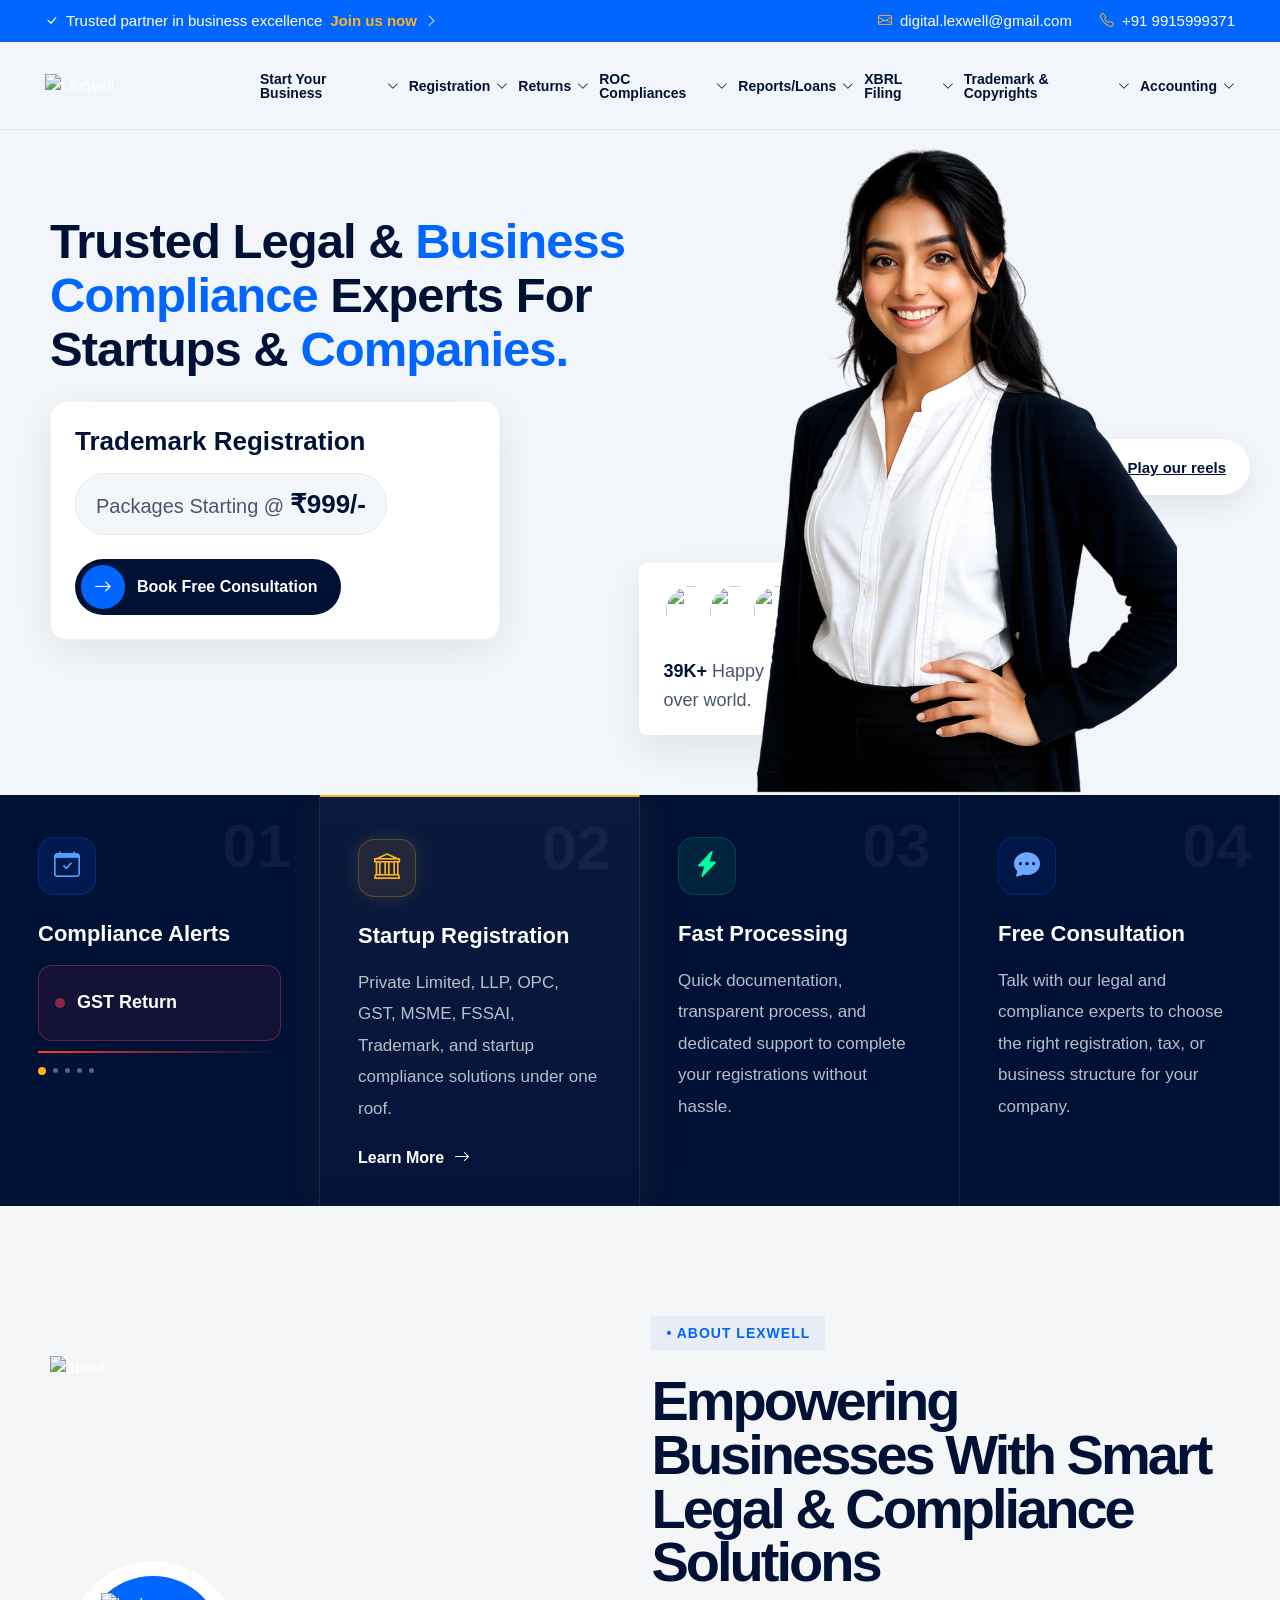
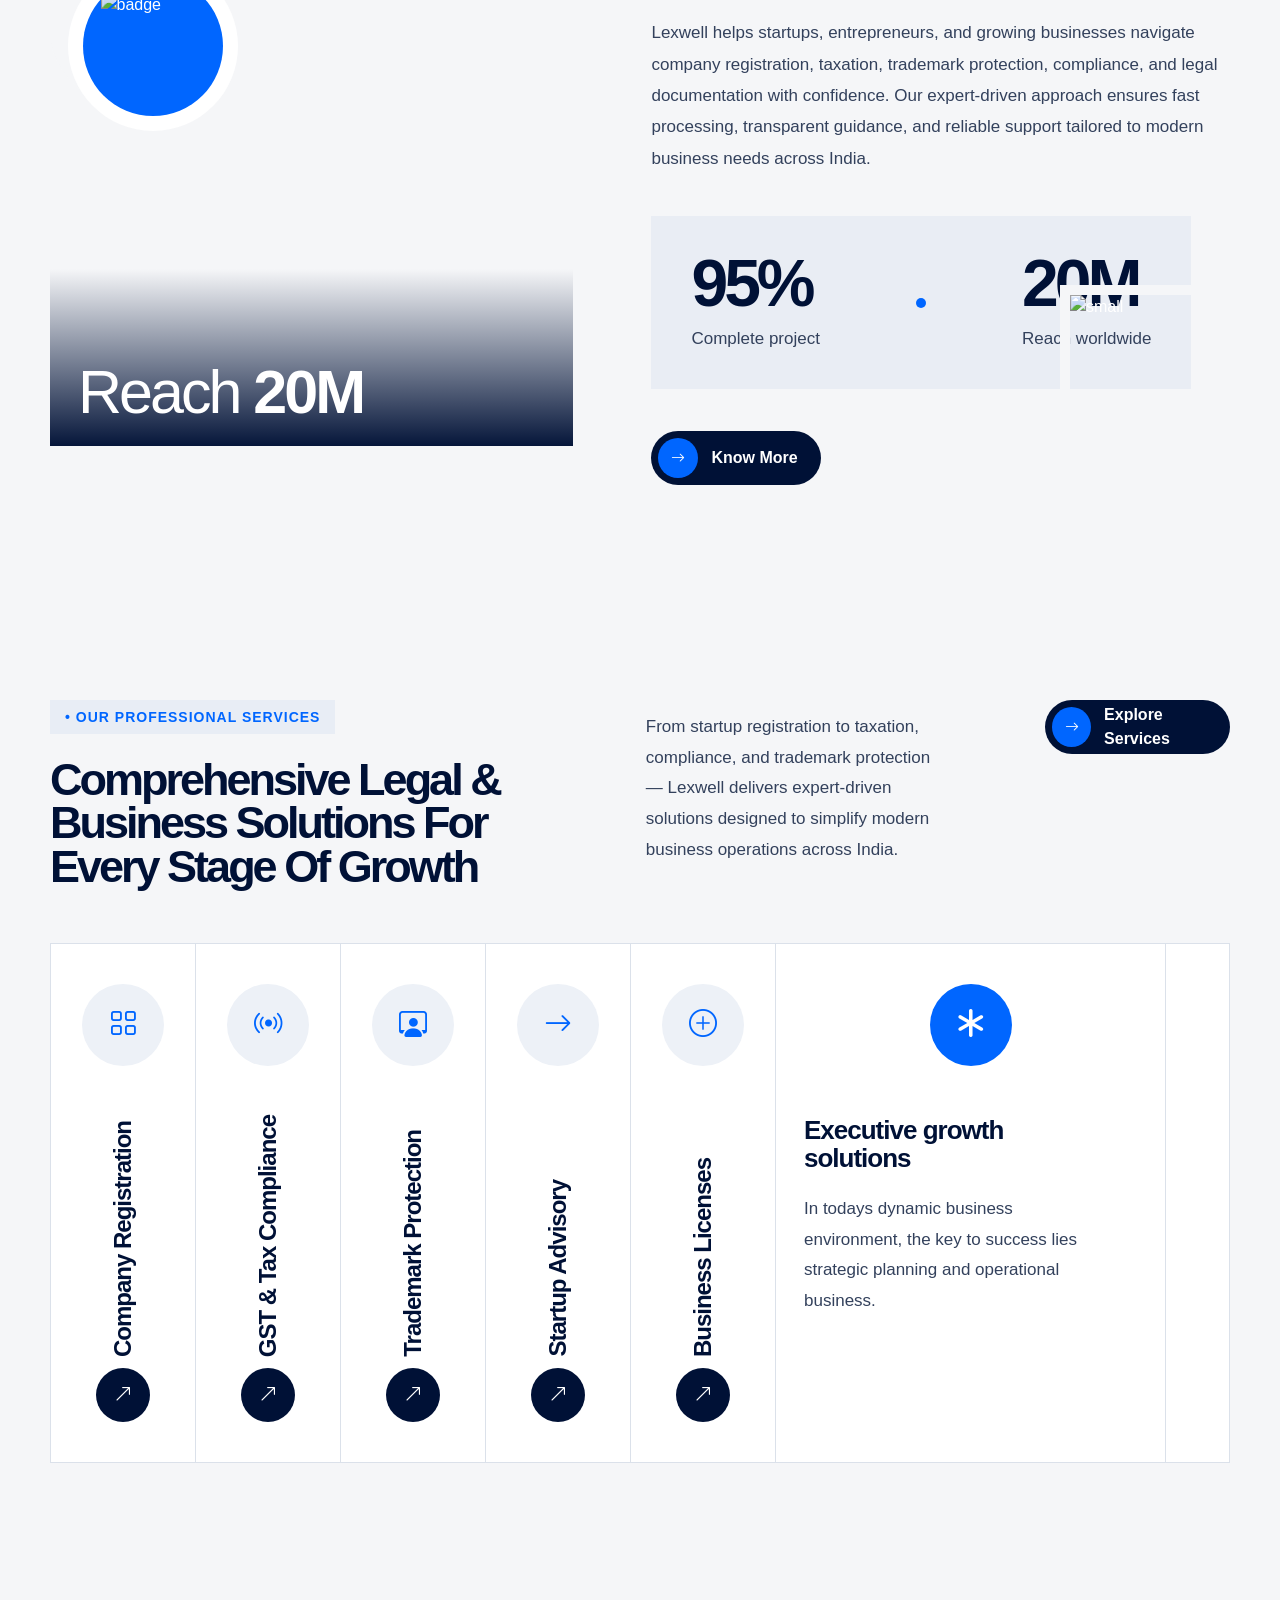
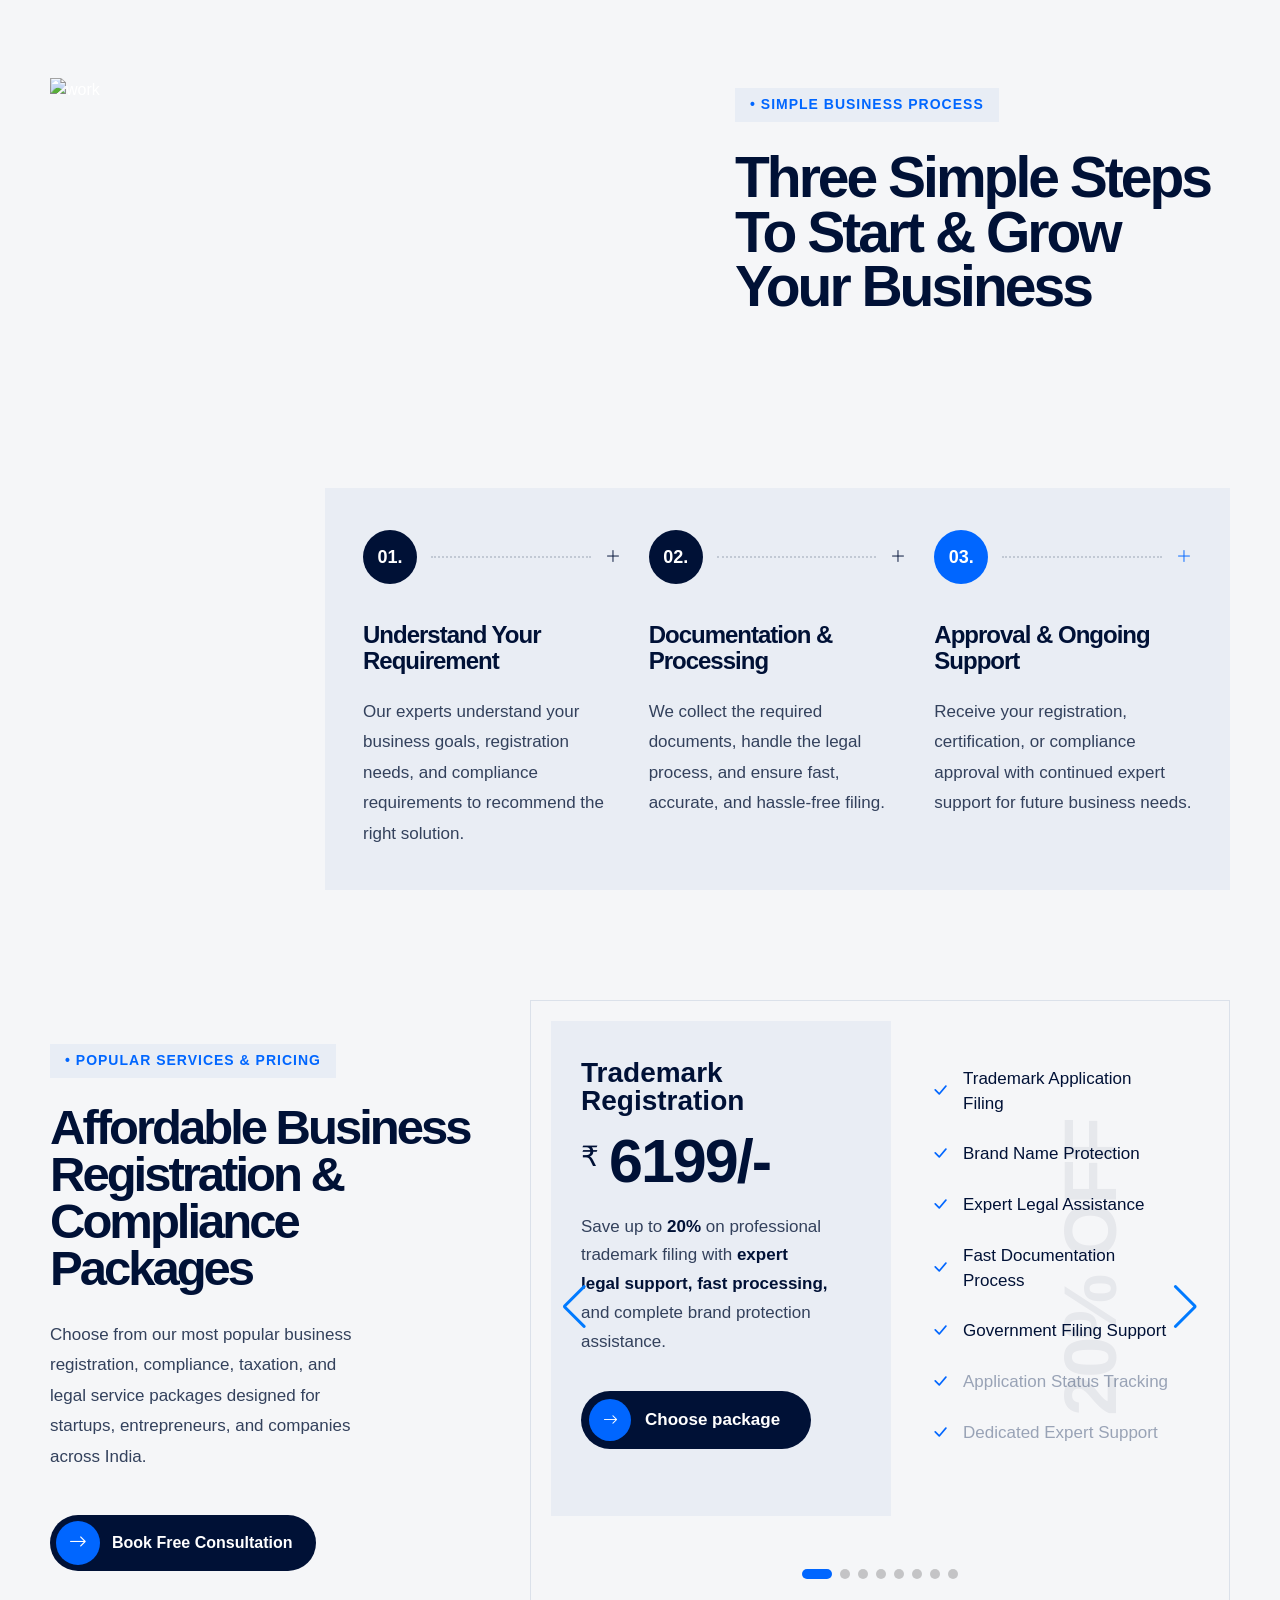
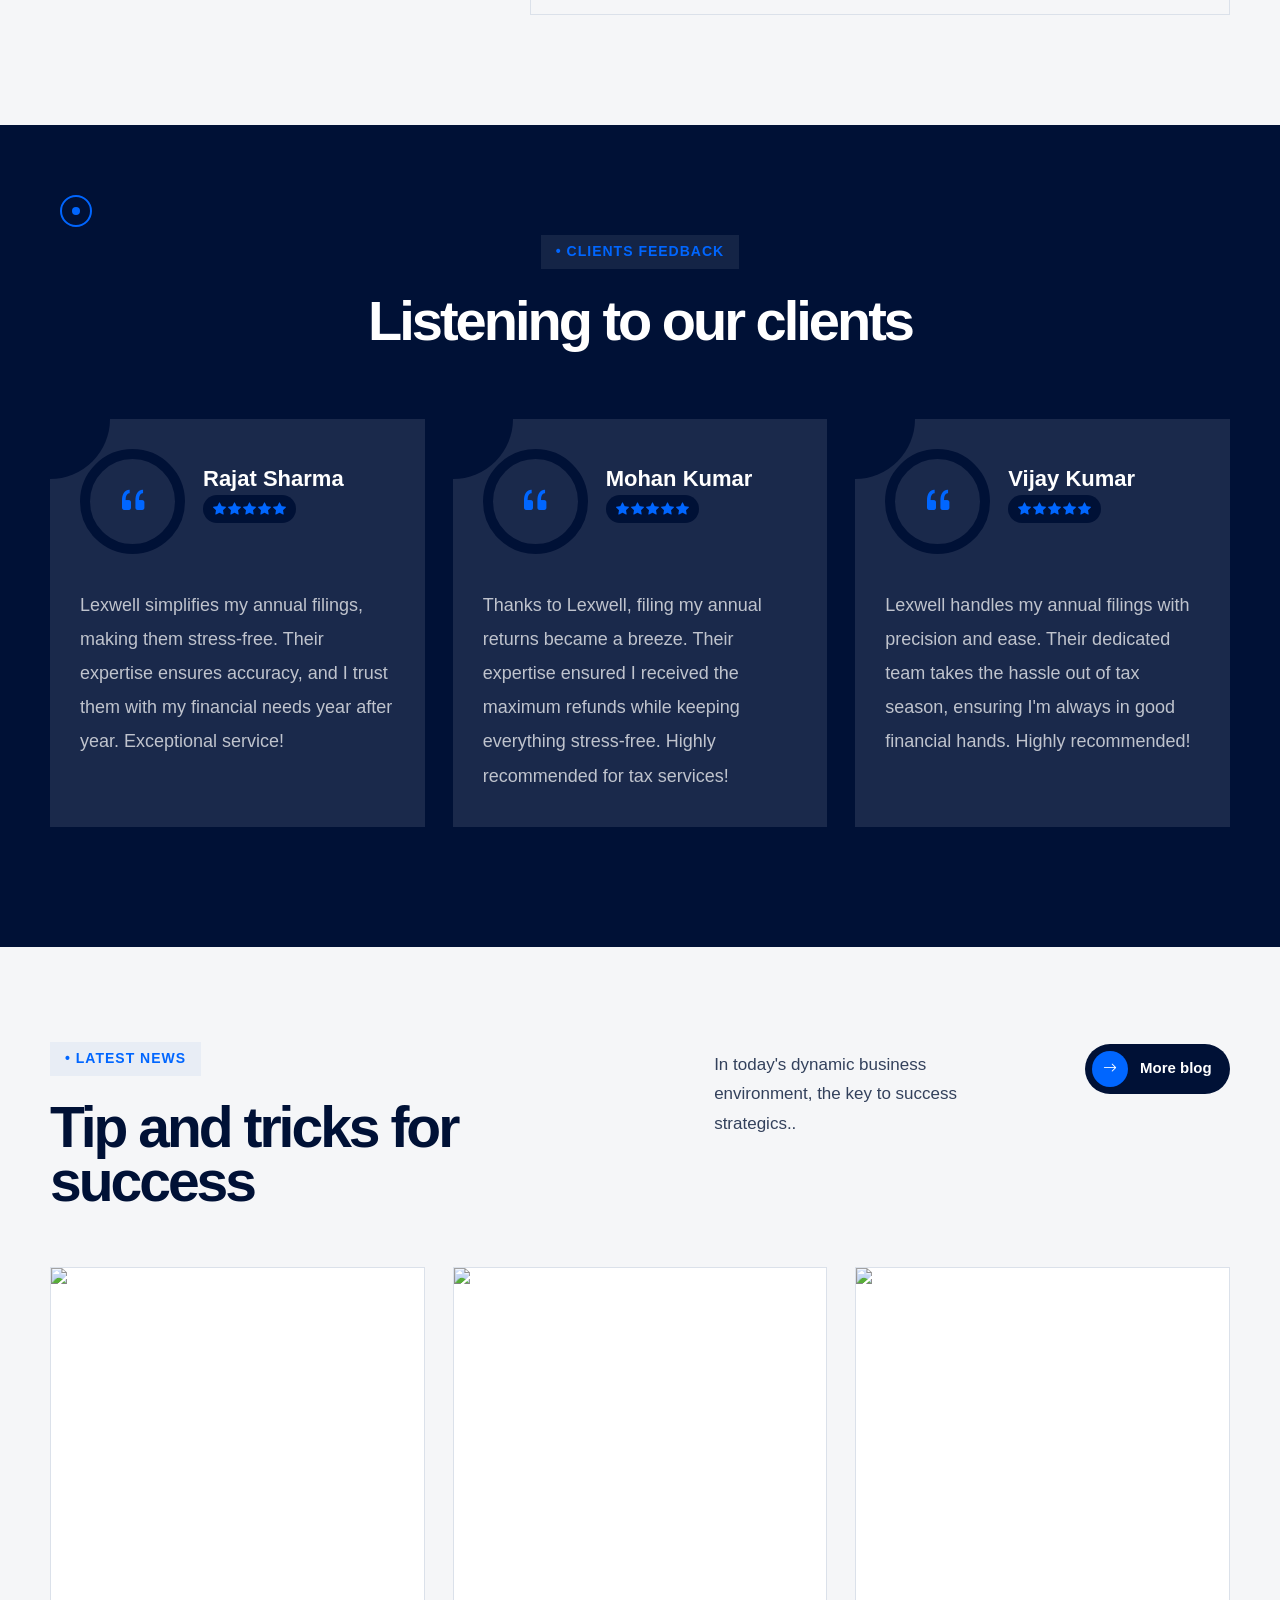
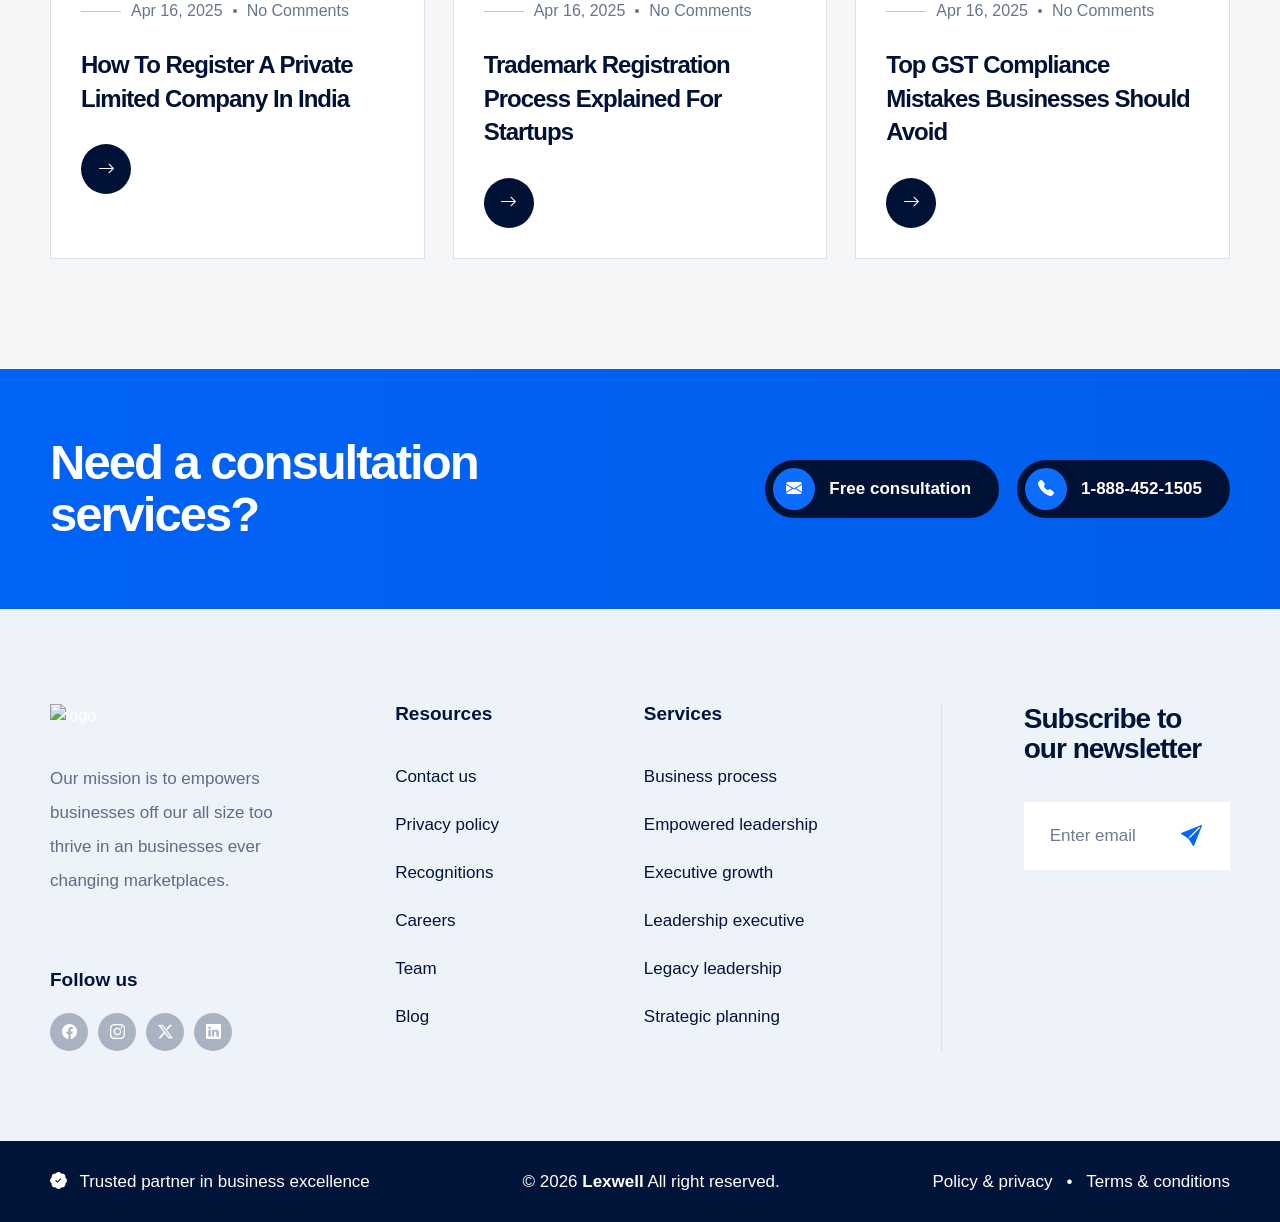
==== commit d99587f5: "24 may 2026" ====
--- a/index.html
+++ b/index.html
@@ -3,7 +3,7 @@
 <head>
     <meta charset="UTF-8">
     <meta name="viewport" content="width=device-width, initial-scale=1.0">
-    <title>Solvior - Home 05</title>
+    <title>Lexwell - Home 05</title>
     <link
   href="https://cdn.jsdelivr.net/npm/bootstrap@5.3.7/dist/css/bootstrap.min.css" rel="stylesheet"
 />
@@ -13,7 +13,7 @@
   <link rel="preconnect" href="https://fonts.googleapis.com">
 <link rel="preconnect" href="https://fonts.gstatic.com" crossorigin>
 
-<link href="https://fonts.googleapis.com/css2?family=Libre+Franklin:ital,wght@0,100..900;1,100..900&family=Lato:ital,wght@0,100..900;1,100..900&display=swap" rel="stylesheet">
+<link href="https://fonts.googleapis.com/css2?family=Inter:wght@300;400;500;600;700&family=Outfit:wght@300;400;500;600;700;800;900&display=swap" rel="stylesheet">
 <link rel="stylesheet" href="https://cdnjs.cloudflare.com/ajax/libs/animate.css/4.1.1/animate.min.css"/>
 <link rel="stylesheet" href="https://cdn.jsdelivr.net/npm/swiper@11/swiper-bundle.min.css"/>
 <link rel="stylesheet" href="assets/css/style.css">
@@ -486,7 +486,7 @@
                             <p id="animated-service-price" class="service-price">Packages Starting @ <span>₹999/-</span></p>
                         </div>
                         
-                        <a href="javascript:void(0)" id="openConsultationModal" class="hero-btn-inline hover-shine full-width-btn">
+                        <a href="javascript:void(0)" id="openConsultationModal" class="hero-btn-inline hover-shine full-width-btn openConsultationModalBtn">
                             <span class="hero-btn-icon">
                                 <i class="bi bi-arrow-right"></i>
                             </span>
@@ -817,15 +817,15 @@
             <div class="about-right wow fadeInRight" data-wow-delay="0.3s">
 
                 <span class="about-subtitle">
-                    • ABOUT OUR COMPANY
+                    • ABOUT LEXWELL
                 </span>
 
                 <h2>
-                    Crafting success tailored solution for each & every challenges
+                    Empowering Businesses With Smart Legal & Compliance Solutions
                 </h2>
 
                 <p>
-                    Our mission is to empowers businesses off our all size too thrive in an businesses changing marketplaces. In today dynamic business environment, the key to the success lies Our mission is to empower. Our consultancy excels in providing quick solutions tailored.
+                    Lexwell helps startups, entrepreneurs, and growing businesses navigate company registration, taxation, trademark protection, compliance, and legal documentation with confidence. Our expert-driven approach ensures fast processing, transparent guidance, and reliable support tailored to modern business needs across India.
                 </p>
 
                 <!-- COUNTER -->
@@ -911,11 +911,11 @@
             <div class="service-heading">
 
                 <span class="service-subtitle">
-                    • TRANSFORMATIVE SOLUTION
+                    •  OUR PROFESSIONAL SERVICES
                 </span>
 
                 <h2>
-                    In comprehensive service offer
+                    Comprehensive Legal & Business Solutions For Every Stage Of Growth
                 </h2>
 
             </div>
@@ -925,7 +925,7 @@
             <div class="service-text">
 
                 <p>
-                    In today's dynamic business environment, the key to success strategics..
+                    From startup registration to taxation, compliance, and trademark protection — Lexwell delivers expert-driven solutions designed to simplify modern business operations across India.
                 </p>
 
             </div>
@@ -941,7 +941,7 @@
                     </span>
 
                     <span class="service-btn-text">
-                        More services
+                        Explore Services
                     </span>
 
                 </a>
@@ -965,17 +965,17 @@
                 </div>
 
                 <h3>
-                    Strategic planning execution
+                    Company Registration
                 </h3>
 
                 <div class="service-hidden">
 
                     <h4>
-                        Strategic planning execution
+                         Company Registration
                     </h4>
 
                     <p>
-                        In todays dynamic business environment, the key to success lies strategic planning and operational business.
+                        Private Limited, LLP, OPC, and startup registration services with expert guidance and fast processing.
                     </p>
 
                 </div>
@@ -993,17 +993,17 @@
                 </div>
 
                 <h3>
-                    Business process optimization
+                    GST & Tax Compliance
                 </h3>
 
                 <div class="service-hidden">
 
                     <h4>
-                        Business process optimization
+                        GST & Tax Compliance
                     </h4>
 
                     <p>
-                        In todays dynamic business environment, the key to success lies strategic planning and operational business.
+                        GST registration, return filing, tax advisory, and compliance solutions tailored for businesses.
                     </p>
 
                 </div>
@@ -1021,17 +1021,17 @@
                 </div>
 
                 <h3>
-                    Leadership executive coaching
+                    Trademark Protection
                 </h3>
 
                 <div class="service-hidden">
 
                     <h4>
-                        Leadership executive coaching
+                        Trademark Protection
                     </h4>
 
                     <p>
-                        In todays dynamic business environment, the key to success lies strategic planning and operational business.
+                        Protect your business identity with trademark registration, filing, and legal support services.
                     </p>
 
                 </div>
@@ -1049,17 +1049,17 @@
                 </div>
 
                 <h3>
-                    Empowered leadership journey
+                    Startup Advisory
                 </h3>
 
                 <div class="service-hidden">
 
                     <h4>
-                        Empowered leadership journey
+                        Startup Advisory
                     </h4>
 
                     <p>
-                        In todays dynamic business environment, the key to success lies strategic planning and operational business.
+                        Professional consultation and compliance support for startups, founders, and growing businesses.
                     </p>
 
                 </div>
@@ -1077,17 +1077,17 @@
                 </div>
 
                 <h3>
-                    Legacy leadership institute
+                    Business Licenses
                 </h3>
 
                 <div class="service-hidden">
 
                     <h4>
-                        Legacy leadership institute
+                        Business Licenses
                     </h4>
 
                     <p>
-                        In todays dynamic business environment, the key to success lies strategic planning and operational business.
+                        FSSAI, MSME, ISO, IEC, and other essential business licenses for smooth operations.
                     </p>
 
                 </div>
@@ -1160,11 +1160,11 @@
             <div class="work-heading">
 
                 <span class="work-subtitle">
-                    • HOW ITS WORKS
+                    • SIMPLE BUSINESS PROCESS
                 </span>
 
                 <h2>
-                    Three steps to transform your business
+                    Three Simple Steps To Start & Grow Your Business
                 </h2>
 
             </div>
@@ -1202,11 +1202,11 @@
                     <div class="work-content">
 
                         <h3>
-                            Understand business
+                            Understand Your Requirement
                         </h3>
 
                         <p>
-                            Our consultancy excels in providing quick solutions tailored to your business challenges
+                            Our experts understand your business goals, registration needs, and compliance requirements to recommend the right solution.
                         </p>
 
                     </div>
@@ -1234,11 +1234,11 @@
                     <div class="work-content">
 
                         <h3>
-                            Custom strategy
+                            Documentation & Processing
                         </h3>
 
                         <p>
-                            Our consultancy excels in providing quick solutions tailored to your business challenges
+                            We collect the required documents, handle the legal process, and ensure fast, accurate, and hassle-free filing.
                         </p>
 
                     </div>
@@ -1266,11 +1266,11 @@
                     <div class="work-content">
 
                         <h3>
-                            Execute & optimize
+                            Approval & Ongoing Support
                         </h3>
 
                         <p>
-                            Our consultancy excels in providing quick solutions tailored to your business challenges
+                            Receive your registration, certification, or compliance approval with continued expert support for future business needs.
                         </p>
 
                     </div>
@@ -1290,136 +1290,8 @@
 ========================= -->    
 
 
-<!-- =========================
-     PROJECT AREA START
-========================= -->
-
-<section class="project-area wow fadeInUp" data-wow-delay="0.3s">
-
-    <div class="container">
-
-        <!-- TOP -->
-
-        <div class="project-top">
-
-            <span class="project-subtitle">
-                • OUR CASE STUDIES
-            </span>
-
-            <h2>
-                Explore our outstanding client projects
-            </h2>
-
-        </div>
-
-        <!-- GRID -->
-
-        <div class="project-grid">
-
-            <!-- ITEM 1 -->
-
-            <div class="project-item wow fadeInUp" data-wow-delay="0.1s">
-
-                <!-- IMAGE -->
-
-                <div class="project-image hover-shine">
-
-                    <img
-                        src="https://images.unsplash.com/photo-1522202176988-66273c2fd55f?q=80&w=1400&auto=format&fit=crop"
-                        alt="project"
-                    >
-
-                </div>
-
-                <!-- CONTENT -->
-
-                <div class="project-content">
-
-                    <div class="project-tags">
-
-                        <span>Business</span>
-                        <span>Marketing</span>
-
-                    </div>
-
-                    <div class="project-bottom">
-
-                        <h3>
-                            Empower enterprise
-                        </h3>
-
-                        <a href="#" class="project-arrow">
-
-                            <i class="bi bi-arrow-up-right"></i>
-
-                        </a>
-
-                    </div>
-
-                </div>
-
-            </div>
-
-            <!-- ITEM 2 -->
-
-            <div class="project-item">
-
-                <div class="project-image">
-
-                    <img
-                        src="https://images.unsplash.com/photo-1521737604893-d14cc237f11d?q=80&w=1400&auto=format&fit=crop"
-                        alt="project"
-                    >
-
-                </div>
-
-                <div class="project-content">
-
-                    <div class="project-tags">
-
-                        <span>Growth</span>
-                        <span>Marketing</span>
-
-                    </div>
-
-                    <div class="project-bottom">
-
-                        <h3>
-                            Innovative solutions
-                        </h3>
-
-                        <a href="#" class="project-arrow dark-arrow">
-
-                            <i class="bi bi-arrow-up-right"></i>
-
-                        </a>
-
-                    </div>
-
-                </div>
-
-            </div>
-
-        </div>
-
-        <!-- DOTS -->
-
-        <div class="project-dots">
-
-            <span class="active"></span>
-            <span></span>
-            <span></span>
-            <span></span>
-
-        </div>
-
-    </div>
-
-</section>
-
-<!-- =========================
-     PROJECT AREA END
-========================= -->
+
+
 
 
 <!-- =========================
@@ -1437,34 +1309,25 @@
             <div class="pricing-left">
 
                 <span class="pricing-subtitle">
-                    • PRICING PLAN
+                    • POPULAR SERVICES & PRICING
                 </span>
 
                 <h2>
-                    Flexible pricing, powerful tangible results
+                   Affordable Business Registration & Compliance Packages
                 </h2>
 
                 <p>
-                    In today's dynamic business environment, the key to success strategics..
+                    Choose from our most popular business registration, compliance, taxation, and legal service packages designed for startups, entrepreneurs, and companies across India.
                 </p>
 
-                <!-- TOGGLE -->
-
-                <div class="pricing-toggle">
-
-                    <button class="active">
-                        Monthly
-                    </button>
-
-                    <button>
-                        Yearly
-                    </button>
-
-                </div>
-
-                <!-- SHAPE -->
-
-                <div class="pricing-shape"></div>
+                <a href="javascript:void(0)" class="hero-btn-inline hover-shine full-width-btn openConsultationModalBtn" style="width: fit-content;">
+                    <span class="hero-btn-icon">
+                        <i class="bi bi-arrow-right"></i>
+                    </span>
+                    <span class="hero-btn-text">
+                        Book Free Consultation
+                    </span>
+                </a>
 
             </div>
 
@@ -1472,114 +1335,470 @@
 
             <div class="pricing-right">
 
-                <div class="pricing-card wow fadeInUp" data-wow-delay="0.1s">
-
-                    <!-- LEFT CARD -->
-
-                    <div class="pricing-card-left">
-
-                        <h4>
-                            Basic
-                        </h4>
-
-                        <div class="pricing-price">
-
-                            <span class="currency">$</span>
-
-                            <h3>39</h3>
-
-                            <span class="month">/month</span>
-
+                <!-- SWIPER CONTAINER -->
+                <div class="swiper pricing-swiper">
+                    <div class="swiper-wrapper">
+                    <div class="swiper-slide">
+                        <div class="pricing-card">
+                            <!-- LEFT CARD -->
+                            <div class="pricing-card-left">
+                                <h4>Trademark Registration</h4>
+                                <div class="pricing-price">
+                                    <span class="currency">₹</span>
+                                    <h3>6199/-</h3>
+                                </div>
+                                <p>Save up to <strong>20%</strong> on professional trademark filing with <strong>expert legal support, fast processing, </strong> and complete brand protection assistance.</p>
+                                <a href="#" class="pricing-btn">
+                                    <span class="pricing-btn-icon">
+                                        <i class="bi bi-arrow-right"></i>
+                                    </span>
+                                    <span class="pricing-btn-text">
+                                        Choose package
+                                    </span>
+                                </a>
+                            </div>
+                            <!-- RIGHT CARD -->
+                            <div class="pricing-card-right">
+                                <ul>
+                            <li class="active">
+                                <i class="bi bi-check-lg"></i>
+                                Trademark Application Filing
+                            </li>
+                            <li class="active">
+                                <i class="bi bi-check-lg"></i>
+                                Brand Name Protection
+                            </li>
+                            <li class="active">
+                                <i class="bi bi-check-lg"></i>
+                                Expert Legal Assistance
+                            </li>
+                            <li class="active">
+                                <i class="bi bi-check-lg"></i>
+                                Fast Documentation Process
+                            </li>
+                            <li class="active">
+                                <i class="bi bi-check-lg"></i>
+                                Government Filing Support
+                            </li>
+                            <li>
+                                <i class="bi bi-check-lg"></i>
+                                Application Status Tracking
+                            </li>
+                            <li>
+                                <i class="bi bi-check-lg"></i>
+                                Dedicated Expert Support
+                            </li>
+                                </ul>
+                                <div class="pricing-watermark">
+                                    20% OFF
+                                </div>
+                            </div>
                         </div>
-
-                        <p>
-                            Save <strong>20% offer</strong> of business consulting for our <strong>93K clients</strong> worldwide.
-                        </p>
-
-                        <a href="#" class="pricing-btn">
-
-                            <span class="pricing-btn-icon">
-                                <i class="bi bi-arrow-right"></i>
-                            </span>
-
-                            <span class="pricing-btn-text">
-                                Choose package
-                            </span>
-
-                        </a>
-
-                    </div>
-
-                    <!-- RIGHT CARD -->
-
-                    <div class="pricing-card-right">
-
-                        <ul>
-
-                            <li class="active">
-
-                                <i class="bi bi-check-lg"></i>
-
-                                In-Depth consultation
-
-                            </li>
-
-                            <li class="active">
-
-                                <i class="bi bi-check-lg"></i>
-
-                                Standard business
-
-                            </li>
-
-                            <li class="active">
-
-                                <i class="bi bi-check-lg"></i>
-
-                                Quick email support
-
-                            </li>
-
-                            <li class="active">
-
-                                <i class="bi bi-check-lg"></i>
-
-                                Monthly check-In
-
-                            </li>
-
-                            <li class="active">
-
-                                <i class="bi bi-check-lg"></i>
-
-                                Progress reviews
-
-                            </li>
-
+                    </div>
+                    <div class="swiper-slide">
+                        <div class="pricing-card">
+                            <!-- LEFT CARD -->
+                            <div class="pricing-card-left">
+                                <h4>GST Registration</h4>
+                                <div class="pricing-price">
+                                    <span class="currency">₹</span>
+                                    <h3>999/-</h3>
+                                </div>
+                                <p>Save <strong>₹500</strong> on GST registration packages with quick filing support, compliance guidance, and expert consultation for businesses.</p>
+                                <a href="#" class="pricing-btn">
+                                    <span class="pricing-btn-icon">
+                                        <i class="bi bi-arrow-right"></i>
+                                    </span>
+                                    <span class="pricing-btn-text">
+                                        Choose package
+                                    </span>
+                                </a>
+                            </div>
+                            <!-- RIGHT CARD -->
+                            <div class="pricing-card-right">
+                                <ul>
+                            <li class="active">
+                                <i class="bi bi-check-lg"></i>
+                                GST Registration Filing
+                            </li>
+                            <li class="active">
+                                <i class="bi bi-check-lg"></i>
+                                Business Compliance Support
+                            </li>
+                            <li class="active">
+                                <i class="bi bi-check-lg"></i>
+                                Fast Processing Assistance
+                            </li>
+                            <li class="active">
+                                <i class="bi bi-check-lg"></i>
+                                Expert Tax Consultation
+                            </li>
+                            <li class="active">
+                                <i class="bi bi-check-lg"></i>
+                                PAN India Service
+                            </li>
                             <li>
-
-                                <i class="bi bi-check-lg"></i>
-
-                                Flexible support
-
-                            </li>
-
+                                <i class="bi bi-check-lg"></i>
+                                Dedicated Account Manager
+                            </li>
                             <li>
-
-                                <i class="bi bi-check-lg"></i>
-
-                                24/7 support
-
-                            </li>
-
-                        </ul>
-
-                        <div class="pricing-watermark">
-                            Includes
+                                <i class="bi bi-check-lg"></i>
+                                Ongoing GST Guidance
+                            </li>
+                                </ul>
+                                <div class="pricing-watermark">
+                                    ₹500 OFF
+                                </div>
+                            </div>
                         </div>
-
-                    </div>
-
+                    </div>
+                    <div class="swiper-slide">
+                        <div class="pricing-card">
+                            <!-- LEFT CARD -->
+                            <div class="pricing-card-left">
+                                <h4>Private Limited Company Registration</h4>
+                                <div class="pricing-price">
+                                    <span class="currency">₹</span>
+                                    <h3>6,999/-</h3>
+                                </div>
+                                <p>Save up to <strong>15%</strong> on complete company incorporation packages with MCA filing, legal documentation, and startup guidance included.</p>
+                                <a href="#" class="pricing-btn">
+                                    <span class="pricing-btn-icon">
+                                        <i class="bi bi-arrow-right"></i>
+                                    </span>
+                                    <span class="pricing-btn-text">
+                                        Choose package
+                                    </span>
+                                </a>
+                            </div>
+                            <!-- RIGHT CARD -->
+                            <div class="pricing-card-right">
+                                <ul>
+                            <li class="active">
+                                <i class="bi bi-check-lg"></i>
+                                Company Incorporation
+                            </li>
+                            <li class="active">
+                                <i class="bi bi-check-lg"></i>
+                                MCA Filing Assistance
+                            </li>
+                            <li class="active">
+                                <i class="bi bi-check-lg"></i>
+                                DSC & DIN Support
+                            </li>
+                            <li class="active">
+                                <i class="bi bi-check-lg"></i>
+                                MOA & AOA Preparation
+                            </li>
+                            <li class="active">
+                                <i class="bi bi-check-lg"></i>
+                                Startup Compliance Guidance
+                            </li>
+                            <li>
+                                <i class="bi bi-check-lg"></i>
+                                Dedicated Expert Support
+                            </li>
+                            <li>
+                                <i class="bi bi-check-lg"></i>
+                                Fast Approval Process
+                            </li>
+                                </ul>
+                                <div class="pricing-watermark">
+                                    15% OFF
+                                </div>
+                            </div>
+                        </div>
+                    </div>
+                    <div class="swiper-slide">
+                        <div class="pricing-card">
+                            <!-- LEFT CARD -->
+                            <div class="pricing-card-left">
+                                <h4>LLP Registration</h4>
+                                <div class="pricing-price">
+                                    <span class="currency">₹</span>
+                                    <h3>4,999/-</h3>
+                                </div>
+                                <p>Save <strong>₹1,000</strong> on LLP registration services with expert documentation, legal filing, and smooth business setup support.</p>
+                                <a href="#" class="pricing-btn">
+                                    <span class="pricing-btn-icon">
+                                        <i class="bi bi-arrow-right"></i>
+                                    </span>
+                                    <span class="pricing-btn-text">
+                                        Choose package
+                                    </span>
+                                </a>
+                            </div>
+                            <!-- RIGHT CARD -->
+                            <div class="pricing-card-right">
+                                <ul>
+                            <li class="active">
+                                <i class="bi bi-check-lg"></i>
+                                LLP Registration Filing
+                            </li>
+                            <li class="active">
+                                <i class="bi bi-check-lg"></i>
+                                Partner Agreement Guidance
+                            </li>
+                            <li class="active">
+                                <i class="bi bi-check-lg"></i>
+                                DSC & DIN Assistance
+                            </li>
+                            <li class="active">
+                                <i class="bi bi-check-lg"></i>
+                                Government Filing Support
+                            </li>
+                            <li class="active">
+                                <i class="bi bi-check-lg"></i>
+                                Expert Legal Consultation
+                            </li>
+                            <li>
+                                <i class="bi bi-check-lg"></i>
+                                Startup Business Support
+                            </li>
+                            <li>
+                                <i class="bi bi-check-lg"></i>
+                                Smooth Documentation Process
+                            </li>
+                                </ul>
+                                <div class="pricing-watermark">
+                                    ₹1000 OFF
+                                </div>
+                            </div>
+                        </div>
+                    </div>
+                    <div class="swiper-slide">
+                        <div class="pricing-card">
+                            <!-- LEFT CARD -->
+                            <div class="pricing-card-left">
+                                <h4>FSSAI License</h4>
+                                <div class="pricing-price">
+                                    <span class="currency">₹</span>
+                                    <h3>1,499/-</h3>
+                                </div>
+                                <p>Get <strong>special discounted pricing</strong> on FSSAI registration with fast application processing and food compliance assistance.</p>
+                                <a href="#" class="pricing-btn">
+                                    <span class="pricing-btn-icon">
+                                        <i class="bi bi-arrow-right"></i>
+                                    </span>
+                                    <span class="pricing-btn-text">
+                                        Choose package
+                                    </span>
+                                </a>
+                            </div>
+                            <!-- RIGHT CARD -->
+                            <div class="pricing-card-right">
+                                <ul>
+                            <li class="active">
+                                <i class="bi bi-check-lg"></i>
+                                FSSAI Registration Support
+                            </li>
+                            <li class="active">
+                                <i class="bi bi-check-lg"></i>
+                                Food Business Compliance
+                            </li>
+                            <li class="active">
+                                <i class="bi bi-check-lg"></i>
+                                Documentation Assistance
+                            </li>
+                            <li class="active">
+                                <i class="bi bi-check-lg"></i>
+                                Fast Government Filing
+                            </li>
+                            <li class="active">
+                                <i class="bi bi-check-lg"></i>
+                                Expert Consultation
+                            </li>
+                            <li>
+                                <i class="bi bi-check-lg"></i>
+                                Renewal Guidance
+                            </li>
+                            <li>
+                                <i class="bi bi-check-lg"></i>
+                                PAN India Service
+                            </li>
+                                </ul>
+                                <div class="pricing-watermark">
+                                    DISCOUNT
+                                </div>
+                            </div>
+                        </div>
+                    </div>
+                    <div class="swiper-slide">
+                        <div class="pricing-card">
+                            <!-- LEFT CARD -->
+                            <div class="pricing-card-left">
+                                <h4>ISO Certification</h4>
+                                <div class="pricing-price">
+                                    <span class="currency">₹</span>
+                                    <h3>3,999/-</h3>
+                                </div>
+                                <p>Save up to <strong>25%</strong> on ISO certification packages with complete documentation support and compliance consultation services.</p>
+                                <a href="#" class="pricing-btn">
+                                    <span class="pricing-btn-icon">
+                                        <i class="bi bi-arrow-right"></i>
+                                    </span>
+                                    <span class="pricing-btn-text">
+                                        Choose package
+                                    </span>
+                                </a>
+                            </div>
+                            <!-- RIGHT CARD -->
+                            <div class="pricing-card-right">
+                                <ul>
+                            <li class="active">
+                                <i class="bi bi-check-lg"></i>
+                                ISO Certification Assistance
+                            </li>
+                            <li class="active">
+                                <i class="bi bi-check-lg"></i>
+                                Documentation Support
+                            </li>
+                            <li class="active">
+                                <i class="bi bi-check-lg"></i>
+                                Business Process Guidance
+                            </li>
+                            <li class="active">
+                                <i class="bi bi-check-lg"></i>
+                                Expert Consultation
+                            </li>
+                            <li class="active">
+                                <i class="bi bi-check-lg"></i>
+                                Fast Processing Support
+                            </li>
+                            <li>
+                                <i class="bi bi-check-lg"></i>
+                                Certification Compliance Help
+                            </li>
+                            <li>
+                                <i class="bi bi-check-lg"></i>
+                                Dedicated Expert Team
+                            </li>
+                                </ul>
+                                <div class="pricing-watermark">
+                                    25% OFF
+                                </div>
+                            </div>
+                        </div>
+                    </div>
+                    <div class="swiper-slide">
+                        <div class="pricing-card">
+                            <!-- LEFT CARD -->
+                            <div class="pricing-card-left">
+                                <h4>MSME Registration</h4>
+                                <div class="pricing-price">
+                                    <span class="currency">₹</span>
+                                    <h3>999/-</h3>
+                                </div>
+                                <p>Save time and unlock government business benefits with <strong>affordable MSME registration</strong> and expert support services.</p>
+                                <a href="#" class="pricing-btn">
+                                    <span class="pricing-btn-icon">
+                                        <i class="bi bi-arrow-right"></i>
+                                    </span>
+                                    <span class="pricing-btn-text">
+                                        Choose package
+                                    </span>
+                                </a>
+                            </div>
+                            <!-- RIGHT CARD -->
+                            <div class="pricing-card-right">
+                                <ul>
+                            <li class="active">
+                                <i class="bi bi-check-lg"></i>
+                                Udyam Registration
+                            </li>
+                            <li class="active">
+                                <i class="bi bi-check-lg"></i>
+                                MSME Certificate Support
+                            </li>
+                            <li class="active">
+                                <i class="bi bi-check-lg"></i>
+                                Government Benefits Guidance
+                            </li>
+                            <li class="active">
+                                <i class="bi bi-check-lg"></i>
+                                Small Business Assistance
+                            </li>
+                            <li class="active">
+                                <i class="bi bi-check-lg"></i>
+                                Fast Online Filing
+                            </li>
+                            <li>
+                                <i class="bi bi-check-lg"></i>
+                                Dedicated Expert Support
+                            </li>
+                            <li>
+                                <i class="bi bi-check-lg"></i>
+                                Compliance Consultation
+                            </li>
+                                </ul>
+                                <div class="pricing-watermark">
+                                    AFFORDABLE
+                                </div>
+                            </div>
+                        </div>
+                    </div>
+                    <div class="swiper-slide">
+                        <div class="pricing-card">
+                            <!-- LEFT CARD -->
+                            <div class="pricing-card-left">
+                                <h4>Import Export Code</h4>
+                                <div class="pricing-price">
+                                    <span class="currency">₹</span>
+                                    <h3>2,499/-</h3>
+                                </div>
+                                <p>Save up to <strong>₹1,500</strong> on IEC registration packages with professional DGFT filing and export business consultation support.</p>
+                                <a href="#" class="pricing-btn">
+                                    <span class="pricing-btn-icon">
+                                        <i class="bi bi-arrow-right"></i>
+                                    </span>
+                                    <span class="pricing-btn-text">
+                                        Choose package
+                                    </span>
+                                </a>
+                            </div>
+                            <!-- RIGHT CARD -->
+                            <div class="pricing-card-right">
+                                <ul>
+                            <li class="active">
+                                <i class="bi bi-check-lg"></i>
+                                IEC Registration Filing
+                            </li>
+                            <li class="active">
+                                <i class="bi bi-check-lg"></i>
+                                DGFT Documentation Support
+                            </li>
+                            <li class="active">
+                                <i class="bi bi-check-lg"></i>
+                                Export Business Guidance
+                            </li>
+                            <li class="active">
+                                <i class="bi bi-check-lg"></i>
+                                Import Compliance Assistance
+                            </li>
+                            <li class="active">
+                                <i class="bi bi-check-lg"></i>
+                                Fast Processing Support
+                            </li>
+                            <li>
+                                <i class="bi bi-check-lg"></i>
+                                Dedicated Expert Consultation
+                            </li>
+                            <li>
+                                <i class="bi bi-check-lg"></i>
+                                PAN India Service
+                            </li>
+                                </ul>
+                                <div class="pricing-watermark">
+                                    ₹1500 OFF
+                                </div>
+                            </div>
+                        </div>
+                    </div>
+                    </div>
+                    <!-- Optional Pagination & Navigation -->
+                    <div class="swiper-pagination pricing-pagination" style="position:relative; margin-top:30px;"></div>
+                    <div class="swiper-button-next pricing-button-next"></div>
+                    <div class="swiper-button-prev pricing-button-prev"></div>
                 </div>
 
             </div>
@@ -1636,14 +1855,15 @@
 
                         <div class="testimonial-user-image">
 
-                            <img
-                                src="https://randomuser.me/api/portraits/men/32.jpg"
-                                alt="client"
-                            >
+                            <i class="bi bi-quote" style="font-size: 36px; color: #0066ff; display: flex; align-items: center; justify-content: center; width: 100%; height: 100%;"></i>
 
                         </div>
 
                         <div class="testimonial-user-info">
+                        
+                            <h4>
+                                Rajat Sharma
+                            </h4>
 
                             <div class="testimonial-rating">
 
@@ -1651,60 +1871,49 @@
                                 <i class="bi bi-star-fill"></i>
                                 <i class="bi bi-star-fill"></i>
                                 <i class="bi bi-star-fill"></i>
-                                <i class="bi bi-star-half"></i>
+                                <i class="bi bi-star-fill"></i>
 
                             </div>
 
+                        </div>
+
+                    </div>
+
+                </div>
+
+                <!-- TEXT -->
+
+                <div class="testimonial-content">
+
+                    <p>
+                        Lexwell simplifies my annual filings, making them stress-free. Their expertise ensures accuracy, and I trust them with my financial needs year after year. Exceptional service!
+                    </p>
+
+                </div>
+
+            </div>
+
+            <!-- CARD 2 -->
+
+            <div class="testimonial-card">
+
+                <!-- TOP -->
+
+                <div class="testimonial-card-top">
+
+                    <div class="testimonial-user">
+
+                        <div class="testimonial-user-image">
+
+                            <i class="bi bi-quote" style="font-size: 36px; color: #0066ff; display: flex; align-items: center; justify-content: center; width: 100%; height: 100%;"></i>
+
+                        </div>
+
+                        <div class="testimonial-user-info">
+                        
                             <h4>
-                                Jack William
+                                Mohan Kumar
                             </h4>
-
-                            <p>
-                                Sr. Manager
-                            </p>
-
-                        </div>
-
-                    </div>
-
-                    <div class="testimonial-quote">
-
-                        <i class="bi bi-quote"></i>
-
-                    </div>
-
-                </div>
-
-                <!-- TEXT -->
-
-                <div class="testimonial-content">
-
-                    <p>
-                        Our experience with Solvior has been nothing short of exceptional. From day one, their team demonstrated a deep understanding of our industry and quickly identified key areas for improvement.
-                    </p>
-
-                </div>
-
-            </div>
-
-            <!-- CARD 2 -->
-
-            <div class="testimonial-card">
-
-                <div class="testimonial-card-top">
-
-                    <div class="testimonial-user">
-
-                        <div class="testimonial-user-image">
-
-                            <img
-                                src="https://randomuser.me/api/portraits/men/44.jpg"
-                                alt="client"
-                            >
-
-                        </div>
-
-                        <div class="testimonial-user-info">
 
                             <div class="testimonial-rating">
 
@@ -1712,58 +1921,49 @@
                                 <i class="bi bi-star-fill"></i>
                                 <i class="bi bi-star-fill"></i>
                                 <i class="bi bi-star-fill"></i>
-                                <i class="bi bi-star-half"></i>
+                                <i class="bi bi-star-fill"></i>
 
                             </div>
 
+                        </div>
+
+                    </div>
+
+                </div>
+
+                <!-- TEXT -->
+
+                <div class="testimonial-content">
+
+                    <p>
+                        Thanks to Lexwell, filing my annual returns became a breeze. Their expertise ensured I received the maximum refunds while keeping everything stress-free. Highly recommended for tax services!
+                    </p>
+
+                </div>
+
+            </div>
+
+            <!-- CARD 3 -->
+
+            <div class="testimonial-card">
+
+                <!-- TOP -->
+
+                <div class="testimonial-card-top">
+
+                    <div class="testimonial-user">
+
+                        <div class="testimonial-user-image">
+
+                            <i class="bi bi-quote" style="font-size: 36px; color: #0066ff; display: flex; align-items: center; justify-content: center; width: 100%; height: 100%;"></i>
+
+                        </div>
+
+                        <div class="testimonial-user-info">
+                        
                             <h4>
-                                Burdee Nill
+                                Vijay Kumar
                             </h4>
-
-                            <p>
-                                Sr. Executive
-                            </p>
-
-                        </div>
-
-                    </div>
-
-                    <div class="testimonial-quote">
-
-                        <i class="bi bi-quote"></i>
-
-                    </div>
-
-                </div>
-
-                <div class="testimonial-content">
-
-                    <p>
-                        Their thorough market analysis and strategic recommendations helped us streamline operations and improve our overall efficiency. Their expertise truly made a difference.
-                    </p>
-
-                </div>
-
-            </div>
-
-            <!-- CARD 3 -->
-
-            <div class="testimonial-card">
-
-                <div class="testimonial-card-top">
-
-                    <div class="testimonial-user">
-
-                        <div class="testimonial-user-image">
-
-                            <img
-                                src="https://randomuser.me/api/portraits/women/68.jpg"
-                                alt="client"
-                            >
-
-                        </div>
-
-                        <div class="testimonial-user-info">
 
                             <div class="testimonial-rating">
 
@@ -1771,40 +1971,27 @@
                                 <i class="bi bi-star-fill"></i>
                                 <i class="bi bi-star-fill"></i>
                                 <i class="bi bi-star-fill"></i>
-                                <i class="bi bi-star-half"></i>
+                                <i class="bi bi-star-fill"></i>
 
                             </div>
 
-                            <h4>
-                                Amanda Roy
-                            </h4>
-
-                            <p>
-                                Marketing Lead
-                            </p>
-
                         </div>
 
                     </div>
 
-                    <div class="testimonial-quote">
-
-                        <i class="bi bi-quote"></i>
-
-                    </div>
-
-                </div>
+                </div>
+
+                <!-- TEXT -->
 
                 <div class="testimonial-content">
 
                     <p>
-                        Solvior brought clarity and structure to our digital transformation journey. Their collaborative process and innovative solutions exceeded our expectations.
+                        Lexwell handles my annual filings with precision and ease. Their dedicated team takes the hassle out of tax season, ensuring I'm always in good financial hands. Highly recommended!
                     </p>
 
                 </div>
 
             </div>
-
         </div>
 
     </div>
@@ -1915,7 +2102,7 @@
                     <h3>
 
                         <a href="#">
-                            Innovative solutions for business success dynamic from today
+                            How To Register A Private Limited Company In India
                         </a>
 
                     </h3>
@@ -1970,7 +2157,7 @@
                     <h3>
 
                         <a href="#">
-                            Why every entrepreneur needs solid digital marketing
+                            Trademark Registration Process Explained For Startups
                         </a>
 
                     </h3>
@@ -2023,7 +2210,7 @@
                     <h3>
 
                         <a href="#">
-                            Mastering change management kye lessons for businesses
+                            Top GST Compliance Mistakes Businesses Should Avoid
                         </a>
 
                     </h3>
@@ -2229,7 +2416,7 @@
                 </p>
 
                 <p>
-                    © 2026 <strong>Solvior</strong> All right reserved.
+                    © 2026 <strong>Lexwell</strong> All right reserved.
                 </p>
 
                 <div class="footer-links">
--- a/assets/css/style.css
+++ b/assets/css/style.css
@@ -57,6 +57,8 @@
 
 .container{
     max-width: 1320px;
+    padding-left: 50px;
+    padding-right: 50px;
 }
 
 
@@ -222,7 +224,7 @@
 .footer-newsletter h2{
     max-width: 300px;
 
-    font-size: 34px;
+    font-size: 28px;
     line-height: 1.08;
 
     font-weight: 700;
@@ -693,7 +695,7 @@
 
     color: #001136;
 
-    font-size: 32px;
+    font-size: 27px;
 }
 
 /* =========================
@@ -903,7 +905,7 @@
     position: absolute;
     top: 15px;
     right: 20px;
-    font-size: 32px;
+    font-size: 27px;
     background: none;
     border: none;
     color: #676e7a;
@@ -1078,7 +1080,7 @@
 
     color: #001136;
 
-    font-size: 52px;
+    font-size: 44px;
     line-height: 1.1;
 
     letter-spacing: -1px;
@@ -1325,7 +1327,7 @@
 @media(max-width: 1399px){
 
     .hero-content h1{
-        font-size: 58px;
+        font-size: 49px;
     }
 
 }
@@ -1358,7 +1360,7 @@
     }
 
     .hero-content h1{
-        font-size: 46px;
+        font-size: 39px;
 
         letter-spacing: -2px;
     }
@@ -1649,7 +1651,7 @@
 
     color: rgba(255,255,255,0.05);
 
-    font-size: 74px;
+    font-size: 62px;
     line-height: 1;
 
     font-weight: 700;
@@ -1869,7 +1871,7 @@
     }
 
     .feature-number{
-        font-size: 58px;
+        font-size: 49px;
     }
 
 }
@@ -1981,7 +1983,7 @@
 
     color: #fff;
 
-    font-size: 72px;
+    font-size: 61px;
     line-height: 0.95;
 
     letter-spacing: -3px;
@@ -2078,7 +2080,7 @@
 
     color: #001136;
 
-    font-size: 66px;
+    font-size: 56px;
     line-height: 0.96;
 
     letter-spacing: -3px;
@@ -2129,7 +2131,7 @@
 
     color: #001136;
 
-    font-size: 78px;
+    font-size: 66px;
     line-height: 0.9;
 
     letter-spacing: -4px;
@@ -2267,13 +2269,13 @@
     }
 
     .about-right h2{
-        font-size: 42px;
+        font-size: 35px;
 
         letter-spacing: -1px;
     }
 
     .about-overlay h3{
-        font-size: 48px;
+        font-size: 40px;
     }
 
     .about-counter-wrapper{
@@ -2287,7 +2289,7 @@
     }
 
     .about-counter-item h3{
-        font-size: 56px;
+        font-size: 47px;
     }
 
     .about-small-image{
@@ -2365,7 +2367,7 @@
 
     color: #001136;
 
-    font-size: 54px;
+    font-size: 45px;
     line-height: 0.96;
 
     letter-spacing: -3px;
@@ -2500,7 +2502,7 @@
 
     color: #0066ff;
 
-    font-size: 34px;
+    font-size: 28px;
 
     margin: 0 auto 50px;
 
@@ -2751,7 +2753,7 @@
     }
 
     .service-heading h2{
-        font-size: 42px;
+        font-size: 35px;
 
         letter-spacing: -1px;
     }
@@ -2846,7 +2848,7 @@
 
     color: #001136;
 
-    font-size: 68px;
+    font-size: 57px;
     line-height: 0.96;
 
     letter-spacing: -3px;
@@ -3017,7 +3019,7 @@
     }
 
     .work-heading h2{
-        font-size: 42px;
+        font-size: 35px;
 
         letter-spacing: -1px;
     }
@@ -3091,7 +3093,7 @@
 
     color: #001136;
 
-    font-size: 68px;
+    font-size: 57px;
     line-height: 0.96;
 
     letter-spacing: -3px;
@@ -3212,7 +3214,7 @@
 
     color: #001136;
 
-    font-size: 34px;
+    font-size: 28px;
     line-height: 1.02;
 
     letter-spacing: -1.5px;
@@ -3327,7 +3329,7 @@
 @media(max-width: 1199px){
 
     .project-top h2{
-        font-size: 58px;
+        font-size: 49px;
     }
 
     .project-image img{
@@ -3355,7 +3357,7 @@
     }
 
     .project-top h2{
-        font-size: 42px;
+        font-size: 35px;
 
         letter-spacing: -1px;
     }
@@ -3408,7 +3410,7 @@
     display: grid;
     grid-template-columns: 0.9fr 1.4fr;
 
-    gap: 70px;
+    gap: 30px;
 
     align-items: center;
 }
@@ -3456,7 +3458,7 @@
 
     color: #001136;
 
-    font-size: 68px;
+    font-size: 49px;
     line-height: 0.96;
 
     letter-spacing: -3px;
@@ -3569,6 +3571,8 @@
     padding: 20px;
 
     background: transparent;
+    
+    min-width: 0; /* Fix for Swiper in Grid */
 }
 
 /* =========================
@@ -3597,7 +3601,7 @@
 
     color: #001136;
 
-    font-size: 34px;
+    font-size: 28px;
     line-height: 1;
 
     font-weight: 700;
@@ -3617,7 +3621,7 @@
 .currency{
     color: #001136;
 
-    font-size: 34px;
+    font-size: 28px;
     line-height: 1;
 
     font-weight: 500;
@@ -3631,10 +3635,10 @@
 
     color: #001136;
 
-    font-size: 92px;
-    line-height: 0.85;
-
-    letter-spacing: -4px;
+    font-size: 61px;
+    line-height: 0.95;
+
+    letter-spacing: -2px;
 
     font-weight: 700;
 }
@@ -3773,7 +3777,7 @@
 
     color: rgba(0,17,54,0.06);
 
-    font-size: 88px;
+    font-size: 74px;
     line-height: 1;
 
     font-weight: 700;
@@ -3800,7 +3804,7 @@
     }
 
     .pricing-left h2{
-        font-size: 44px;
+        font-size: 37px;
 
         letter-spacing: -1px;
     }
@@ -3818,7 +3822,7 @@
     }
 
     .pricing-price h3{
-        font-size: 70px;
+        font-size: 59px;
     }
 
     .pricing-watermark{
@@ -3926,7 +3930,7 @@
 
     color: #fff;
 
-    font-size: 66px;
+    font-size: 56px;
     line-height: 1;
 
     letter-spacing: -3px;
@@ -4084,7 +4088,7 @@
 .testimonial-quote{
     color: #0066ff;
 
-    font-size: 70px;
+    font-size: 59px;
     line-height: 1;
 }
 
@@ -4126,7 +4130,7 @@
     }
 
     .testimonial-top h2{
-        font-size: 42px;
+        font-size: 35px;
 
         letter-spacing: -1px;
     }
@@ -4224,7 +4228,7 @@
 
     color: #001136;
 
-    font-size: 68px;
+    font-size: 57px;
     line-height: 0.96;
 
     letter-spacing: -3px;
@@ -4480,7 +4484,7 @@
     }
 
     .blog-heading h2{
-        font-size: 42px;
+        font-size: 35px;
 
         letter-spacing: -1px;
     }
@@ -4549,7 +4553,7 @@
 .cta-content h2{
     max-width: 470px;
 
-    font-size: 58px;
+    font-size: 49px;
     line-height: 1.05;
 
     font-weight: 700;
@@ -4648,7 +4652,7 @@
     }
 
     .cta-content h2{
-        font-size: 48px;
+        font-size: 40px;
     }
 
 }
@@ -4656,7 +4660,7 @@
 @media(max-width: 767px){
 
     .cta-content h2{
-        font-size: 38px;
+        font-size: 32px;
 
         letter-spacing: -1px;
     }
@@ -4753,7 +4757,7 @@
     }
 
     .footer-newsletter h2{
-        font-size: 32px;
+        font-size: 27px;
     }
 
     .footer-bottom-wrapper{
@@ -5738,7 +5742,7 @@
 .counter-item .number{
     display: inline-flex;
     align-items: center;
-    font-size: 48px;
+    font-size: 40px;
     font-weight: 700;
     line-height: 1;
 }
@@ -5792,7 +5796,7 @@
         gap: 30px;
     }
     .hero-content h1{
-        font-size: 42px;
+        font-size: 35px;
     }
     .navbar-wrapper{
         gap: 15px;
@@ -5828,7 +5832,7 @@
         background: transparent;
     }
     .hero-content h1{
-        font-size: 36px;
+        font-size: 30px;
     }
     .hero-main-image{
         height: 300px;
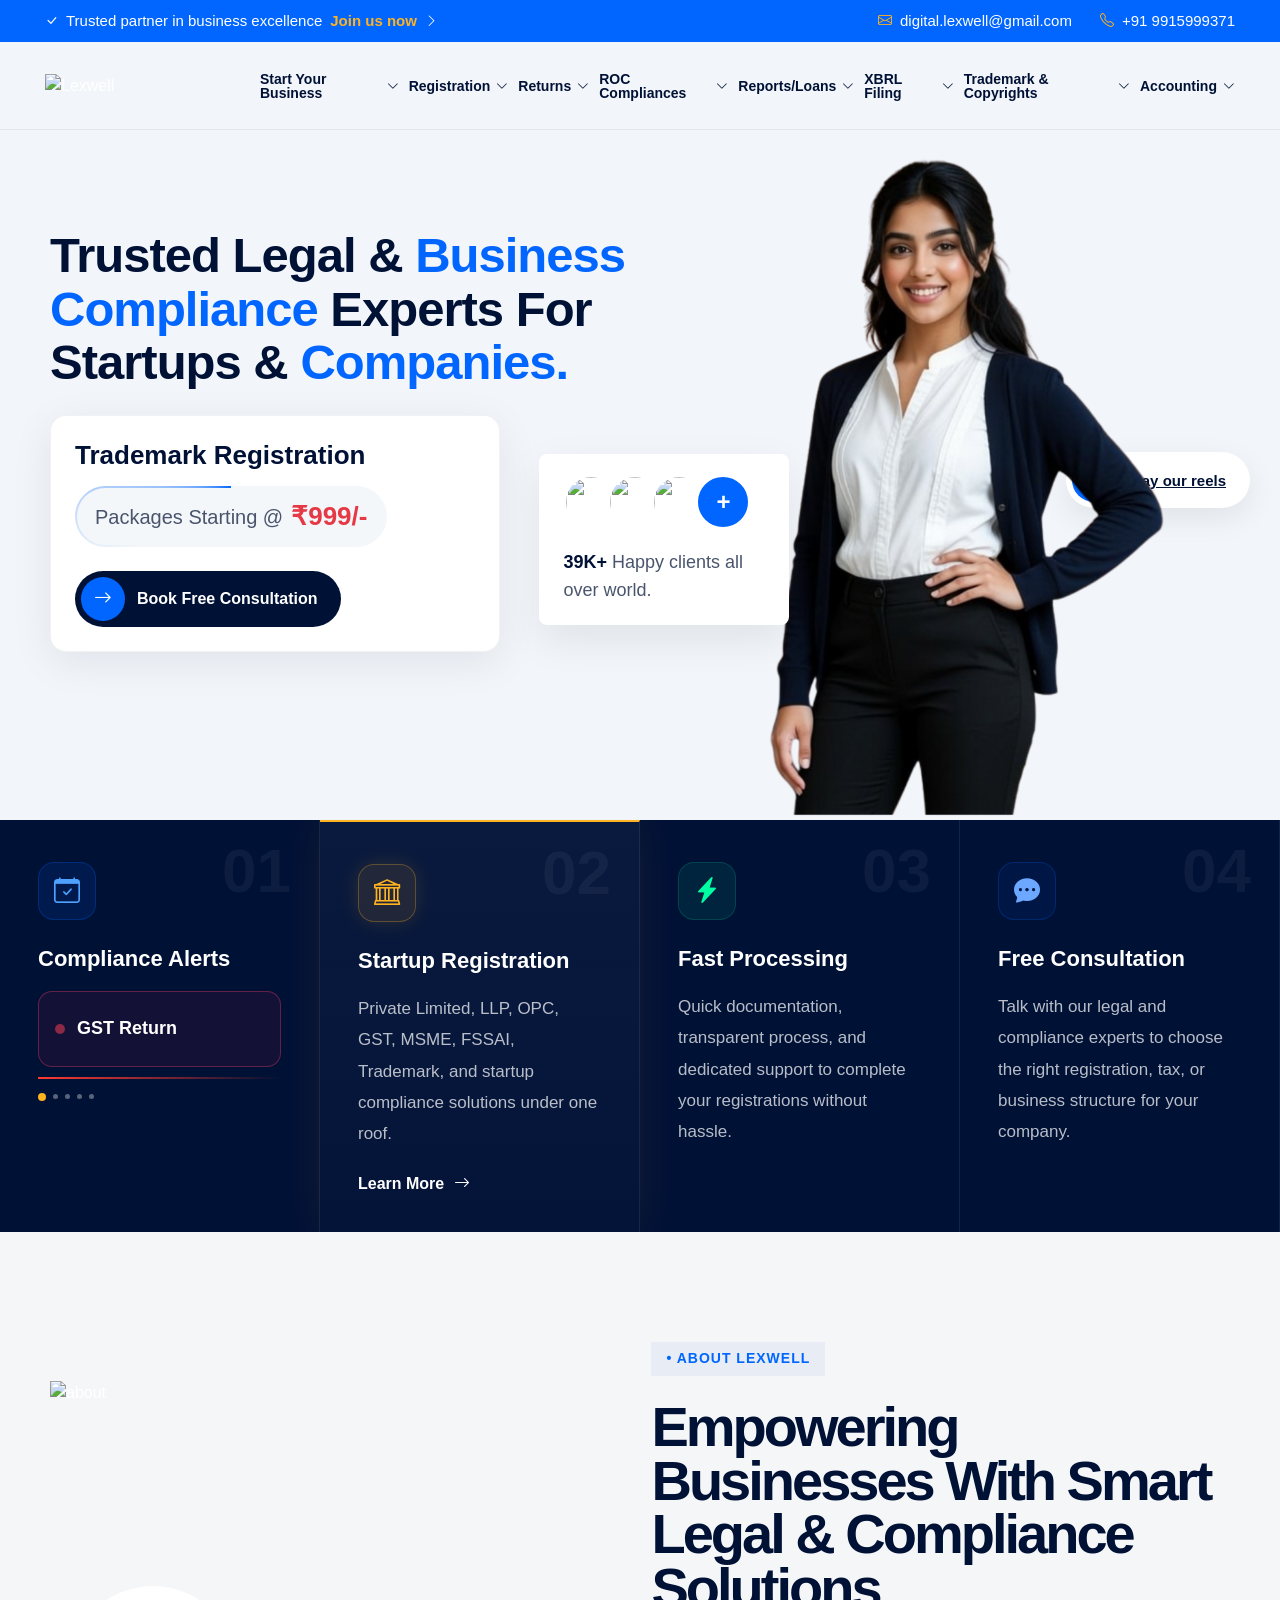
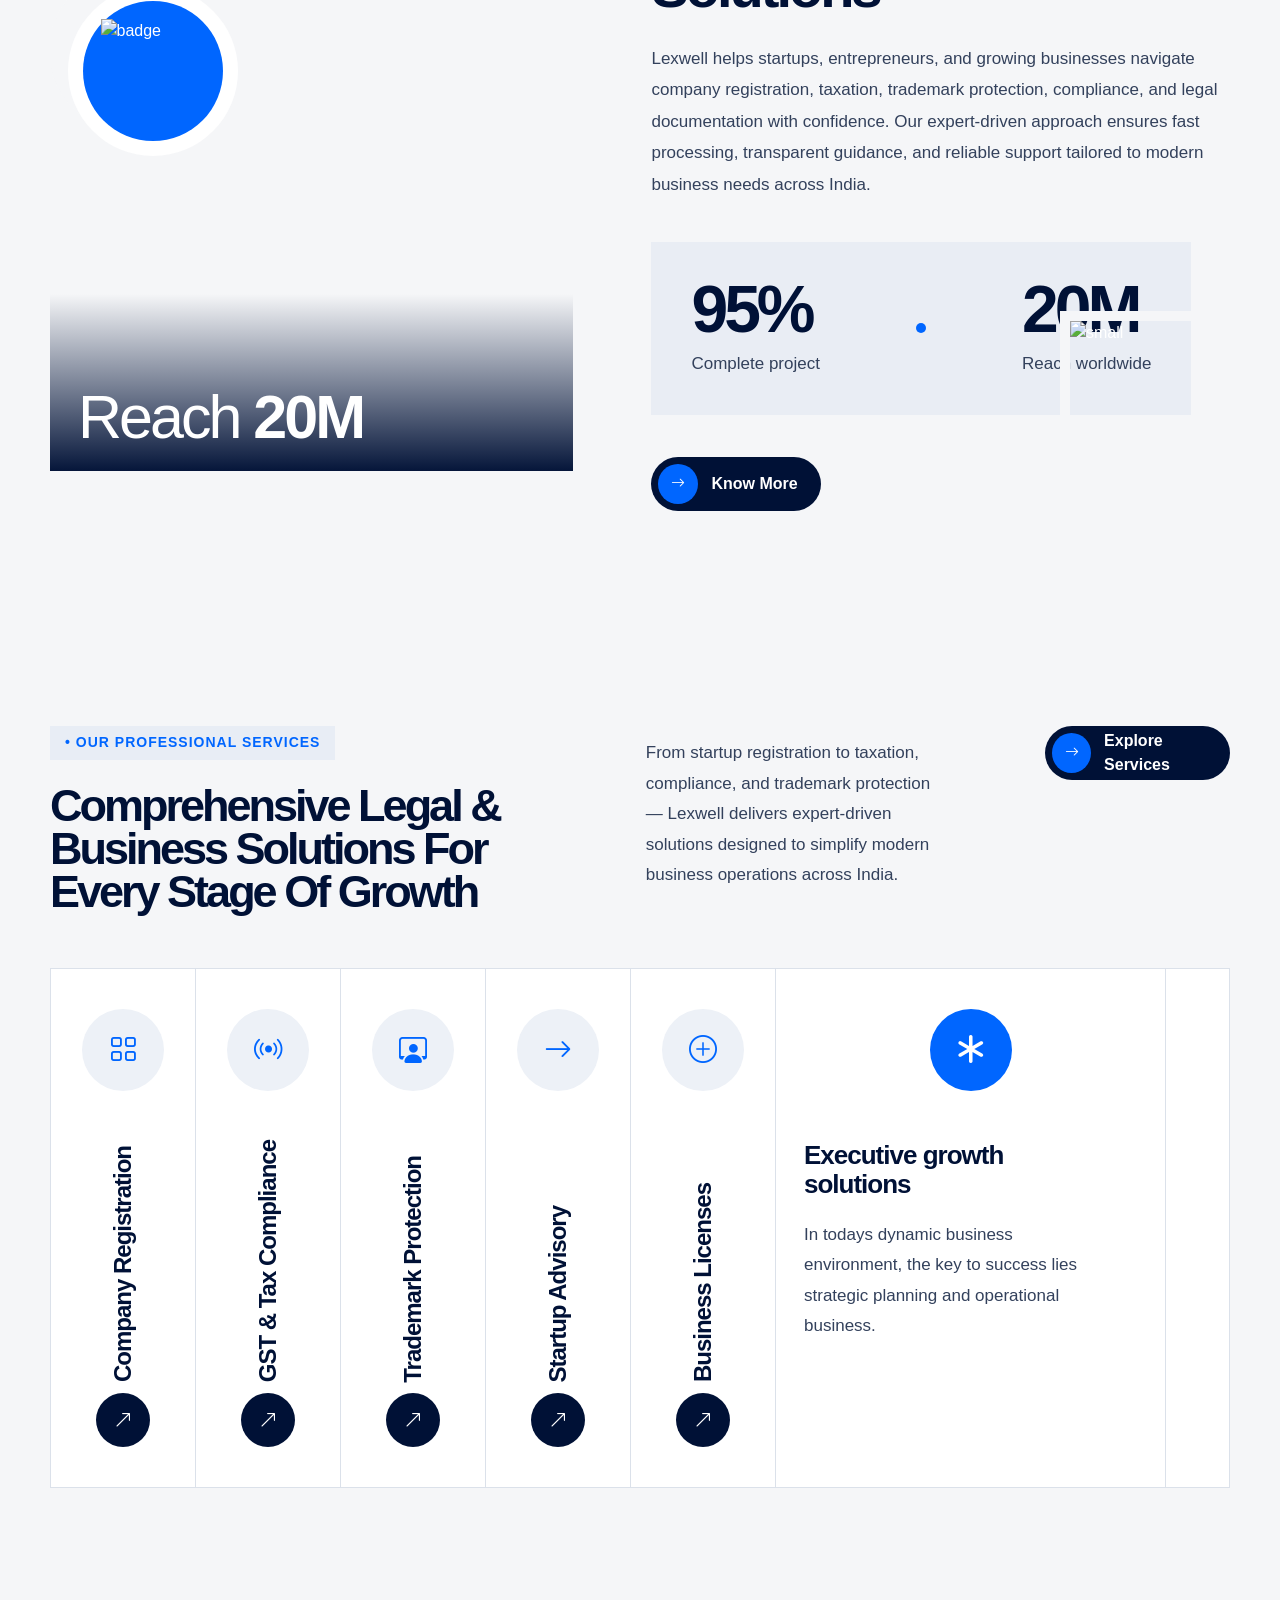
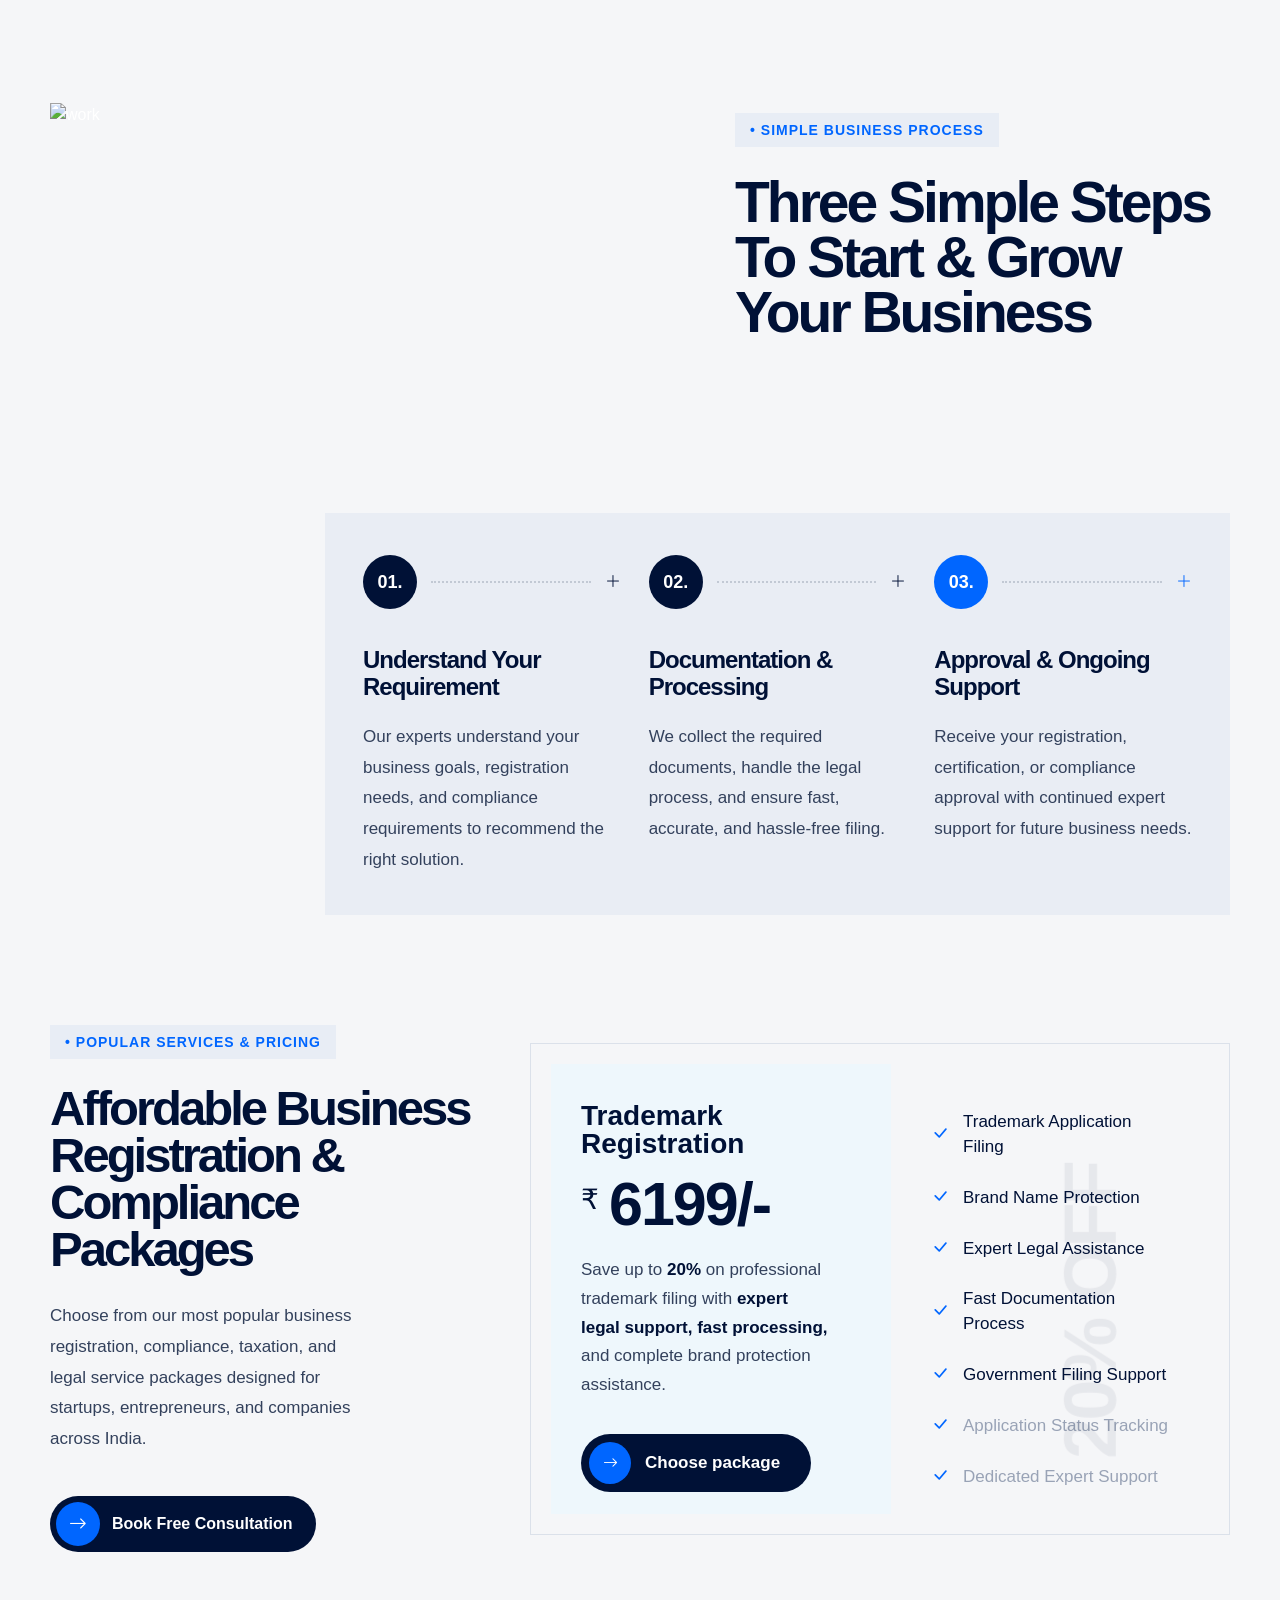
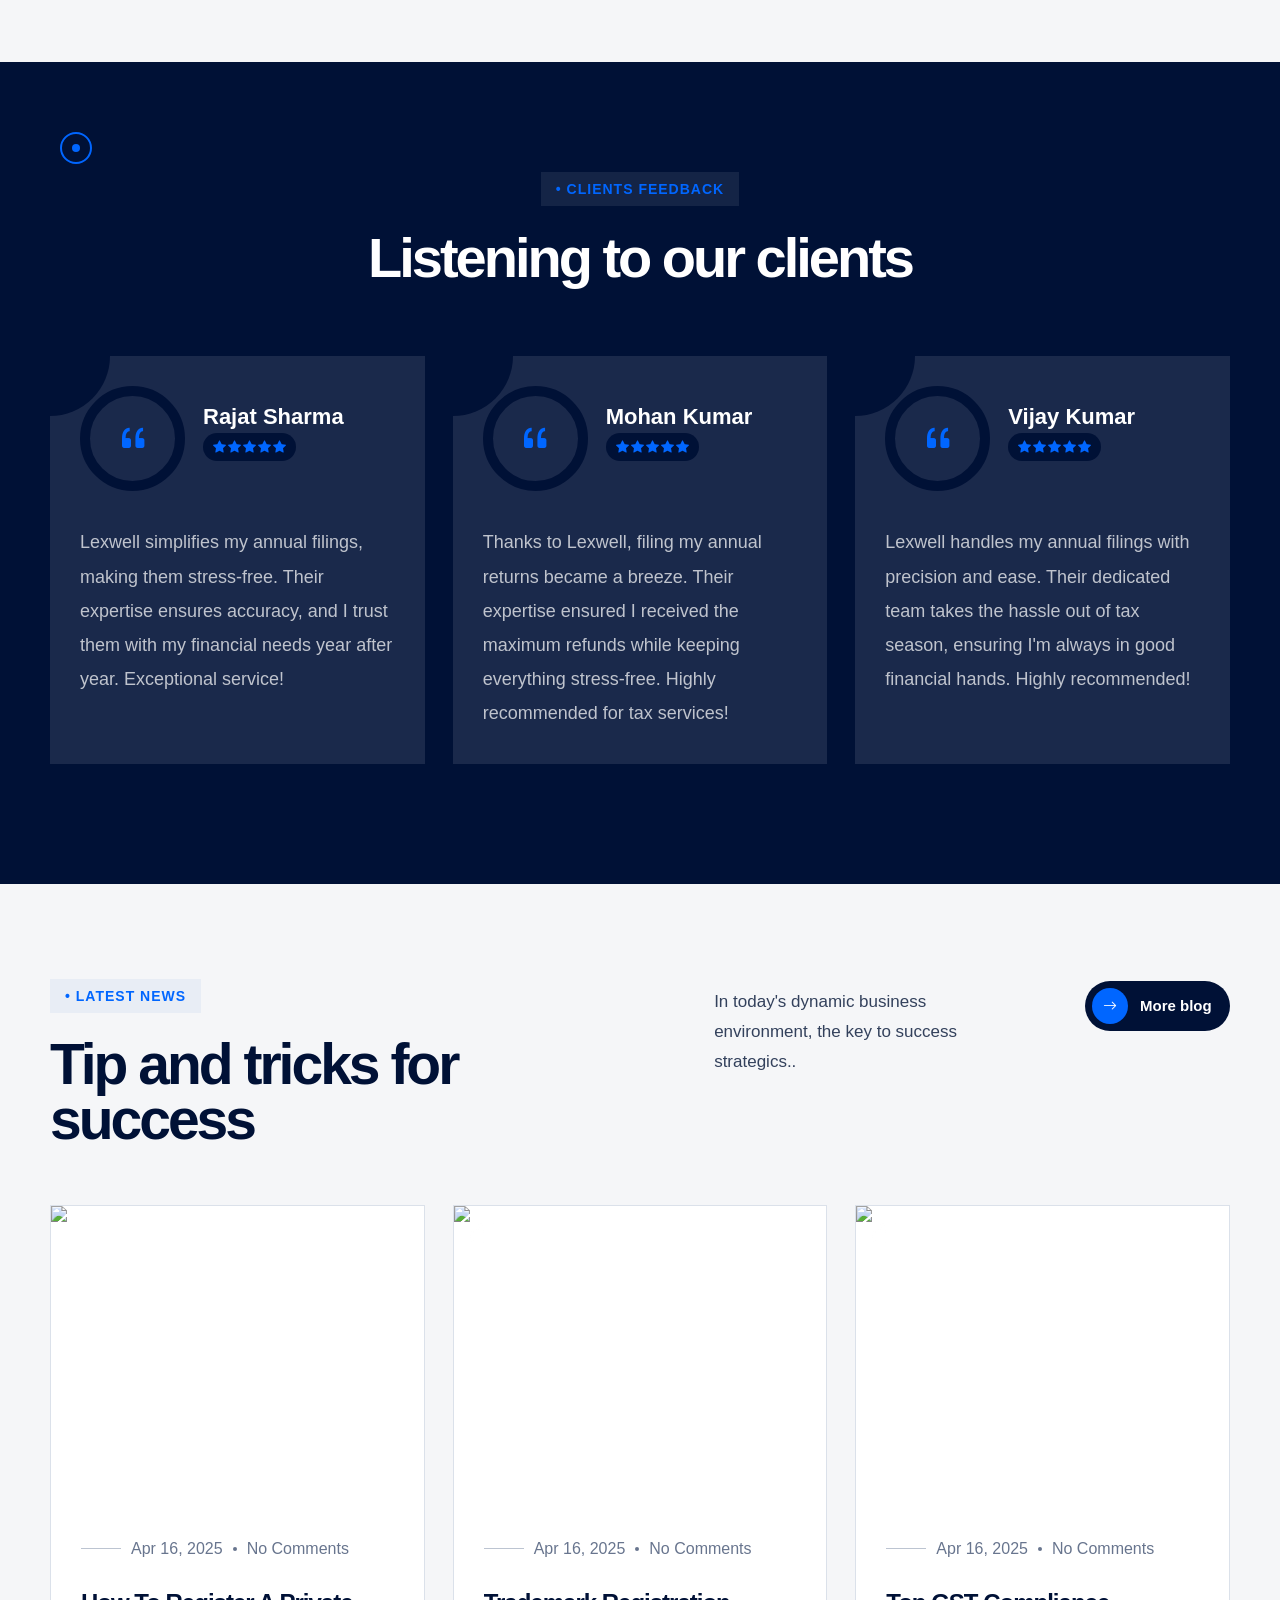
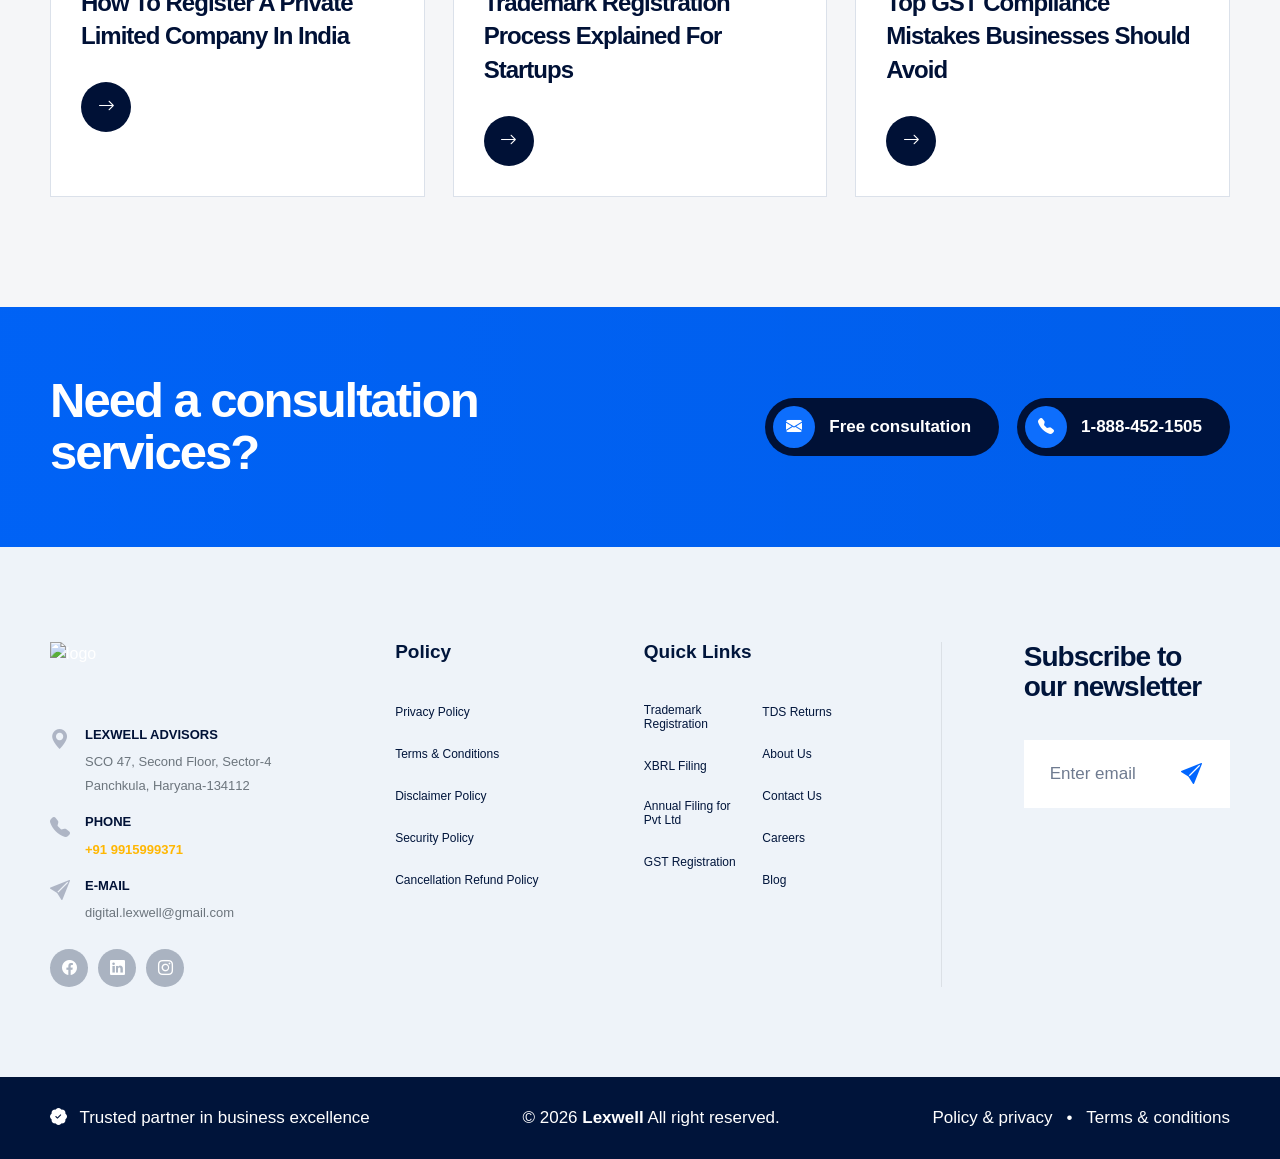
==== commit cc478529: "24 may 2026 v2" ====
--- a/index.html
+++ b/index.html
@@ -1348,7 +1348,7 @@
                                     <h3>6199/-</h3>
                                 </div>
                                 <p>Save up to <strong>20%</strong> on professional trademark filing with <strong>expert legal support, fast processing, </strong> and complete brand protection assistance.</p>
-                                <a href="#" class="pricing-btn">
+                                <a href="javascript:void(0)" class="pricing-btn openConsultationModalBtn">
                                     <span class="pricing-btn-icon">
                                         <i class="bi bi-arrow-right"></i>
                                     </span>
@@ -1405,7 +1405,7 @@
                                     <h3>999/-</h3>
                                 </div>
                                 <p>Save <strong>₹500</strong> on GST registration packages with quick filing support, compliance guidance, and expert consultation for businesses.</p>
-                                <a href="#" class="pricing-btn">
+                                <a href="javascript:void(0)" class="pricing-btn openConsultationModalBtn">
                                     <span class="pricing-btn-icon">
                                         <i class="bi bi-arrow-right"></i>
                                     </span>
@@ -1462,7 +1462,7 @@
                                     <h3>6,999/-</h3>
                                 </div>
                                 <p>Save up to <strong>15%</strong> on complete company incorporation packages with MCA filing, legal documentation, and startup guidance included.</p>
-                                <a href="#" class="pricing-btn">
+                                <a href="javascript:void(0)" class="pricing-btn openConsultationModalBtn">
                                     <span class="pricing-btn-icon">
                                         <i class="bi bi-arrow-right"></i>
                                     </span>
@@ -1519,7 +1519,7 @@
                                     <h3>4,999/-</h3>
                                 </div>
                                 <p>Save <strong>₹1,000</strong> on LLP registration services with expert documentation, legal filing, and smooth business setup support.</p>
-                                <a href="#" class="pricing-btn">
+                                <a href="javascript:void(0)" class="pricing-btn openConsultationModalBtn">
                                     <span class="pricing-btn-icon">
                                         <i class="bi bi-arrow-right"></i>
                                     </span>
@@ -1576,7 +1576,7 @@
                                     <h3>1,499/-</h3>
                                 </div>
                                 <p>Get <strong>special discounted pricing</strong> on FSSAI registration with fast application processing and food compliance assistance.</p>
-                                <a href="#" class="pricing-btn">
+                                <a href="javascript:void(0)" class="pricing-btn openConsultationModalBtn">
                                     <span class="pricing-btn-icon">
                                         <i class="bi bi-arrow-right"></i>
                                     </span>
@@ -1633,7 +1633,7 @@
                                     <h3>3,999/-</h3>
                                 </div>
                                 <p>Save up to <strong>25%</strong> on ISO certification packages with complete documentation support and compliance consultation services.</p>
-                                <a href="#" class="pricing-btn">
+                                <a href="javascript:void(0)" class="pricing-btn openConsultationModalBtn">
                                     <span class="pricing-btn-icon">
                                         <i class="bi bi-arrow-right"></i>
                                     </span>
@@ -1690,7 +1690,7 @@
                                     <h3>999/-</h3>
                                 </div>
                                 <p>Save time and unlock government business benefits with <strong>affordable MSME registration</strong> and expert support services.</p>
-                                <a href="#" class="pricing-btn">
+                                <a href="javascript:void(0)" class="pricing-btn openConsultationModalBtn">
                                     <span class="pricing-btn-icon">
                                         <i class="bi bi-arrow-right"></i>
                                     </span>
@@ -1747,7 +1747,7 @@
                                     <h3>2,499/-</h3>
                                 </div>
                                 <p>Save up to <strong>₹1,500</strong> on IEC registration packages with professional DGFT filing and export business consultation support.</p>
-                                <a href="#" class="pricing-btn">
+                                <a href="javascript:void(0)" class="pricing-btn openConsultationModalBtn">
                                     <span class="pricing-btn-icon">
                                         <i class="bi bi-arrow-right"></i>
                                     </span>
@@ -1797,8 +1797,6 @@
                     </div>
                     <!-- Optional Pagination & Navigation -->
                     <div class="swiper-pagination pricing-pagination" style="position:relative; margin-top:30px;"></div>
-                    <div class="swiper-button-next pricing-button-next"></div>
-                    <div class="swiper-button-prev pricing-button-prev"></div>
                 </div>
 
             </div>
@@ -2310,92 +2308,74 @@
 
             <!-- COLUMN 1 -->
             <div class="footer-col footer-about">
-
                 <a href="#" class="footer-logo">
                     <img src="assets/images/logo.svg" alt="logo">
                 </a>
-
-                <p>
-                    Our mission is to empowers businesses off our all size too thrive in an businesses ever changing marketplaces.
-                </p>
-
-                <h5>Follow us</h5>
-
+                <div style="margin-top: 25px; margin-bottom: 25px;">
+                    <div style="display: flex; gap: 15px; margin-bottom: 15px; align-items: flex-start;">
+                        <i class="bi bi-geo-alt-fill" style="font-size: 20px; color: #aeb5c5;"></i>
+                        <div>
+                            <strong style="display: block; margin-bottom: 5px; color: #001136; font-size: 13px; text-transform: uppercase;">LEXWELL ADVISORS</strong>
+                            <span style="color: #6c757d; font-size: 13px;">SCO 47, Second Floor, Sector-4<br>Panchkula, Haryana-134112</span>
+                        </div>
+                    </div>
+                    <div style="display: flex; gap: 15px; margin-bottom: 15px; align-items: flex-start;">
+                        <i class="bi bi-telephone-fill" style="font-size: 20px; color: #aeb5c5;"></i>
+                        <div>
+                            <strong style="display: block; margin-bottom: 5px; color: #001136; font-size: 13px; text-transform: uppercase;">PHONE</strong>
+                            <span style="color: #ffb703; font-weight: 600; font-size: 13px;">+91 9915999371</span>
+                        </div>
+                    </div>
+                    <div style="display: flex; gap: 15px; margin-bottom: 15px; align-items: flex-start;">
+                        <i class="bi bi-send-fill" style="font-size: 20px; color: #aeb5c5;"></i>
+                        <div>
+                            <strong style="display: block; margin-bottom: 5px; color: #001136; font-size: 13px; text-transform: uppercase;">E-MAIL</strong>
+                            <span style="color: #6c757d; font-size: 13px;">digital.lexwell@gmail.com</span>
+                        </div>
+                    </div>
+                </div>
                 <div class="footer-socials">
-
-                    <a href="#">
-                        <i class="bi bi-facebook"></i>
-                    </a>
-
-                    <a href="#">
-                        <i class="bi bi-instagram"></i>
-                    </a>
-
-                    <a href="#">
-                        <i class="bi bi-twitter-x"></i>
-                    </a>
-
-                    <a href="#">
-                        <i class="bi bi-linkedin"></i>
-                    </a>
-
-                </div>
-
+                    <a href="#"><i class="bi bi-facebook"></i></a>
+                    <a href="#"><i class="bi bi-linkedin"></i></a>
+                    <a href="#"><i class="bi bi-instagram"></i></a>
+                </div>
             </div>
 
             <!-- COLUMN 2 -->
-            <div class="footer-col">
-
-                <h4>Resources</h4>
-
-                <ul>
-
-                    <li><a href="#">Contact us</a></li>
-                    <li><a href="#">Privacy policy</a></li>
-                    <li><a href="#">Recognitions</a></li>
-                    <li><a href="#">Careers</a></li>
-                    <li><a href="#">Team</a></li>
-                    <li><a href="#">Blog</a></li>
-
+            <div class="footer-col" style="flex: 0.8;">
+                <h4>Policy</h4>
+                <ul style="font-size: 12px;">
+                    <li><a href="#" style="font-size: 12px;">Privacy Policy</a></li>
+                    <li><a href="#" style="font-size: 12px;">Terms & Conditions</a></li>
+                    <li><a href="#" style="font-size: 12px;">Disclaimer Policy</a></li>
+                    <li><a href="#" style="font-size: 12px;">Security Policy</a></li>
+                    <li><a href="#" style="font-size: 12px;">Cancellation Refund Policy</a></li>
                 </ul>
-
             </div>
 
             <!-- COLUMN 3 -->
-            <div class="footer-col">
-
-                <h4>Services</h4>
-
-                <ul>
-
-                    <li><a href="#">Business process</a></li>
-                    <li><a href="#">Empowered leadership</a></li>
-                    <li><a href="#">Executive growth</a></li>
-                    <li><a href="#">Leadership executive</a></li>
-                    <li><a href="#">Legacy leadership</a></li>
-                    <li><a href="#">Strategic planning</a></li>
-
+            <div class="footer-col" style="flex: 1.5;">
+                <h4>Quick Links</h4>
+                <ul style="column-count: 2; column-gap: 20px; font-size: 12px;">
+                    <li><a href="#" style="font-size: 12px;">Trademark Registration</a></li>
+                    <li><a href="#" style="font-size: 12px;">XBRL Filing</a></li>
+                    <li><a href="#" style="font-size: 12px;">Annual Filing for Pvt Ltd</a></li>
+                    <li><a href="#" style="font-size: 12px;">GST Registration</a></li>
+                    <li><a href="#" style="font-size: 12px;">TDS Returns</a></li>
+                    <li><a href="#" style="font-size: 12px;">About Us</a></li>
+                    <li><a href="#" style="font-size: 12px;">Contact Us</a></li>
+                    <li><a href="#" style="font-size: 12px;">Careers</a></li>
+                    <li><a href="#" style="font-size: 12px;">Blog</a></li>
                 </ul>
-
             </div>
 
             <!-- COLUMN 4 -->
-            <div class="footer-col footer-newsletter">
-
-                <h2>
-                    Subscribe to our newsletter
-                </h2>
-
+            <div class="footer-col footer-newsletter" style="flex: 1.2;">
+                <h2>Subscribe to our newsletter</h2>
                 <form action="#">
-
                     <input type="email" placeholder="Enter email">
-
-                    <button type="submit">
-                        <i class="bi bi-send-fill"></i>
-                    </button>
-
+                    <button type="submit"><i class="bi bi-send-fill"></i></button>
                 </form>
-
             </div>
 
         </div>
--- a/assets/css/style.css
+++ b/assets/css/style.css
@@ -792,9 +792,14 @@
     border-radius: 16px;
     padding: 24px;
     box-shadow: 0 10px 40px rgba(0, 17, 54, 0.08);
-    width: 450px; /* Fixed width to prevent jumping */
+    width: 450px;
     max-width: 100%;
     border: 1px solid rgba(0, 17, 54, 0.05);
+}
+
+@keyframes rotateBorder {
+    0% { transform: rotate(0deg); }
+    100% { transform: rotate(360deg); }
 }
 
 .dynamic-services-top {
@@ -824,13 +829,39 @@
     background: #f4f7fa;
     padding: 8px 20px;
     border-radius: 100px;
-    border: 1px solid rgba(0, 17, 54, 0.05);
+    
+    /* Running border setup */
+    position: relative;
+    border: none;
+    z-index: 1;
+    overflow: hidden;
+    display: inline-flex;
+    align-items: center;
+    gap: 8px;
+}
+
+.dynamic-services .service-price::before {
+    content: "";
+    position: absolute;
+    top: -50%; left: -50%; right: -50%; bottom: -50%;
+    background: conic-gradient(from 0deg, transparent 70%, #0066ff 100%);
+    z-index: -2;
+    animation: rotateBorder 3s linear infinite;
+}
+
+.dynamic-services .service-price::after {
+    content: "";
+    position: absolute;
+    inset: 2px;
+    background: #f4f7fa;
+    border-radius: 98px;
+    z-index: -1;
 }
 
 .dynamic-services .service-price span {
     font-size: 26px;
     font-weight: 800;
-    color: #001136;
+    color: #e63946 !important;
 }
 
 .hero-btn-inline {
@@ -1249,8 +1280,8 @@
 .hero-client-box{
     position: absolute;
 
-    left: -60px;
-    bottom: 60px;
+    left: -160px;
+    bottom: 195px;
 
     width: max-content;
     max-width: 250px;
@@ -3573,6 +3604,10 @@
     background: transparent;
     
     min-width: 0; /* Fix for Swiper in Grid */
+}
+
+.pricing-swiper {
+    height: 450px;
 }
 
 /* =========================
@@ -5839,3 +5874,61 @@
     }
 }
 
+
+/* =========================
+   CUSTOM PRICING COLORS & ANIMATIONS
+========================= */
+
+.swiper-slide:nth-child(8n+1) .pricing-card-left { background: #eef7fc !important; }
+.swiper-slide:nth-child(8n+2) .pricing-card-left { background: #f8effa !important; }
+.swiper-slide:nth-child(8n+3) .pricing-card-left { background: #fdf8e9 !important; }
+.swiper-slide:nth-child(8n+4) .pricing-card-left { background: #fdf2eb !important; }
+.swiper-slide:nth-child(8n+5) .pricing-card-left { background: #edf9f5 !important; }
+.swiper-slide:nth-child(8n+6) .pricing-card-left { background: #f1f0ff !important; }
+.swiper-slide:nth-child(8n+7) .pricing-card-left { background: #fffcf0 !important; }
+.swiper-slide:nth-child(8n) .pricing-card-left { background: #eef3fb !important; }
+
+.swiper-slide-active .pricing-card-left h4,
+.swiper-slide-active .pricing-price,
+.swiper-slide-active .pricing-card-left p,
+.swiper-slide-active .pricing-btn {
+    animation: slideUpFade 0.6s ease forwards;
+    opacity: 0;
+}
+.swiper-slide-active .pricing-card-left h4 { animation-delay: 0.1s; }
+.swiper-slide-active .pricing-price { animation-delay: 0.2s; }
+.swiper-slide-active .pricing-card-left p { animation-delay: 0.3s; }
+.swiper-slide-active .pricing-btn { animation-delay: 0.4s; }
+
+.swiper-slide-active .pricing-card-right ul li {
+    animation: slideRightFade 0.5s ease forwards;
+    opacity: 0;
+}
+.swiper-slide-active .pricing-card-right ul li:nth-child(1) { animation-delay: 0.1s; }
+.swiper-slide-active .pricing-card-right ul li:nth-child(2) { animation-delay: 0.2s; }
+.swiper-slide-active .pricing-card-right ul li:nth-child(3) { animation-delay: 0.3s; }
+.swiper-slide-active .pricing-card-right ul li:nth-child(4) { animation-delay: 0.4s; }
+.swiper-slide-active .pricing-card-right ul li:nth-child(5) { animation-delay: 0.5s; }
+.swiper-slide-active .pricing-card-right ul li:nth-child(6) { animation-delay: 0.6s; }
+.swiper-slide-active .pricing-card-right ul li:nth-child(7) { animation-delay: 0.7s; }
+.swiper-slide-active .pricing-card-right ul li:nth-child(8) { animation-delay: 0.8s; }
+
+@keyframes slideUpFade {
+    0% { opacity: 0; transform: translateY(20px); }
+    100% { opacity: 1; transform: translateY(0); }
+}
+
+@keyframes slideRightFade {
+    0% { opacity: 0; transform: translateX(20px); }
+    100% { opacity: 1; transform: translateX(0); }
+}
+
+/* =========================
+   HERO CARD GLOW & FIXES
+========================= */
+
+
+
+.hero-client-box {
+    z-index: 10 !important;
+}
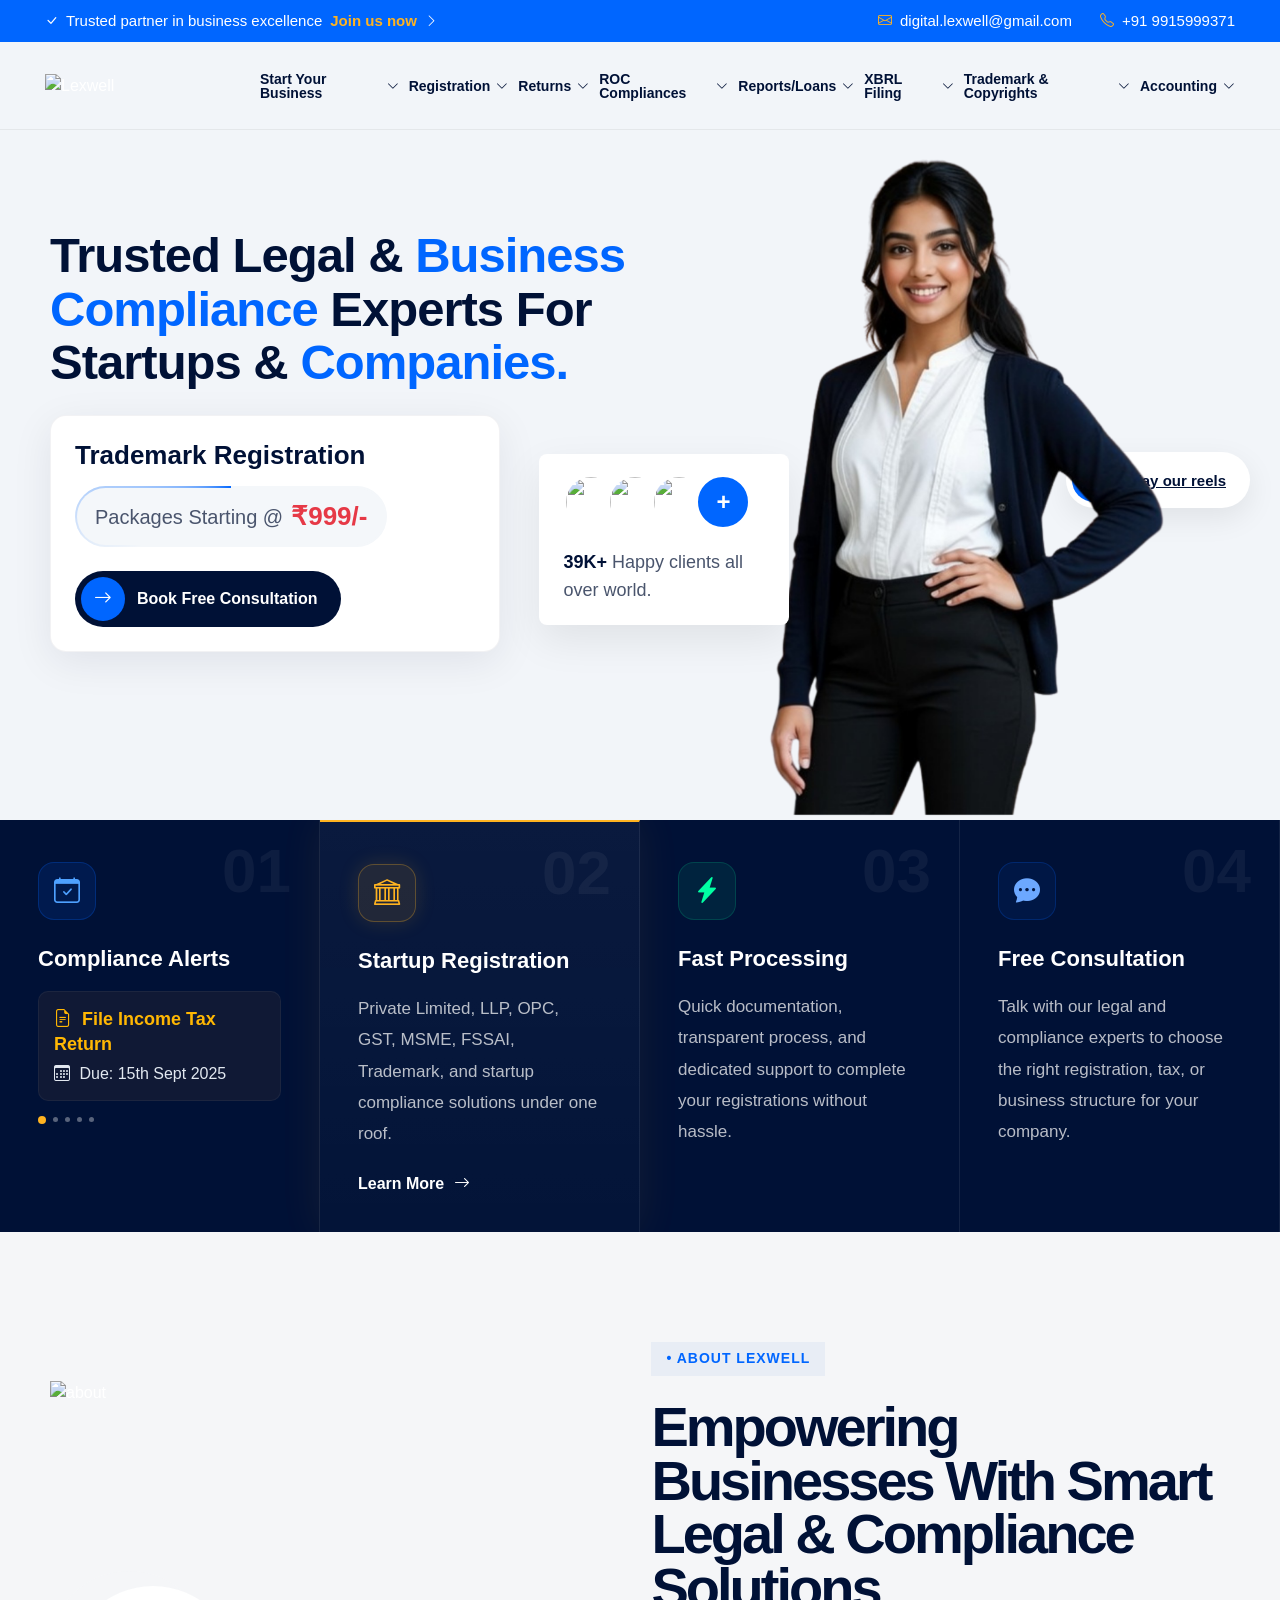
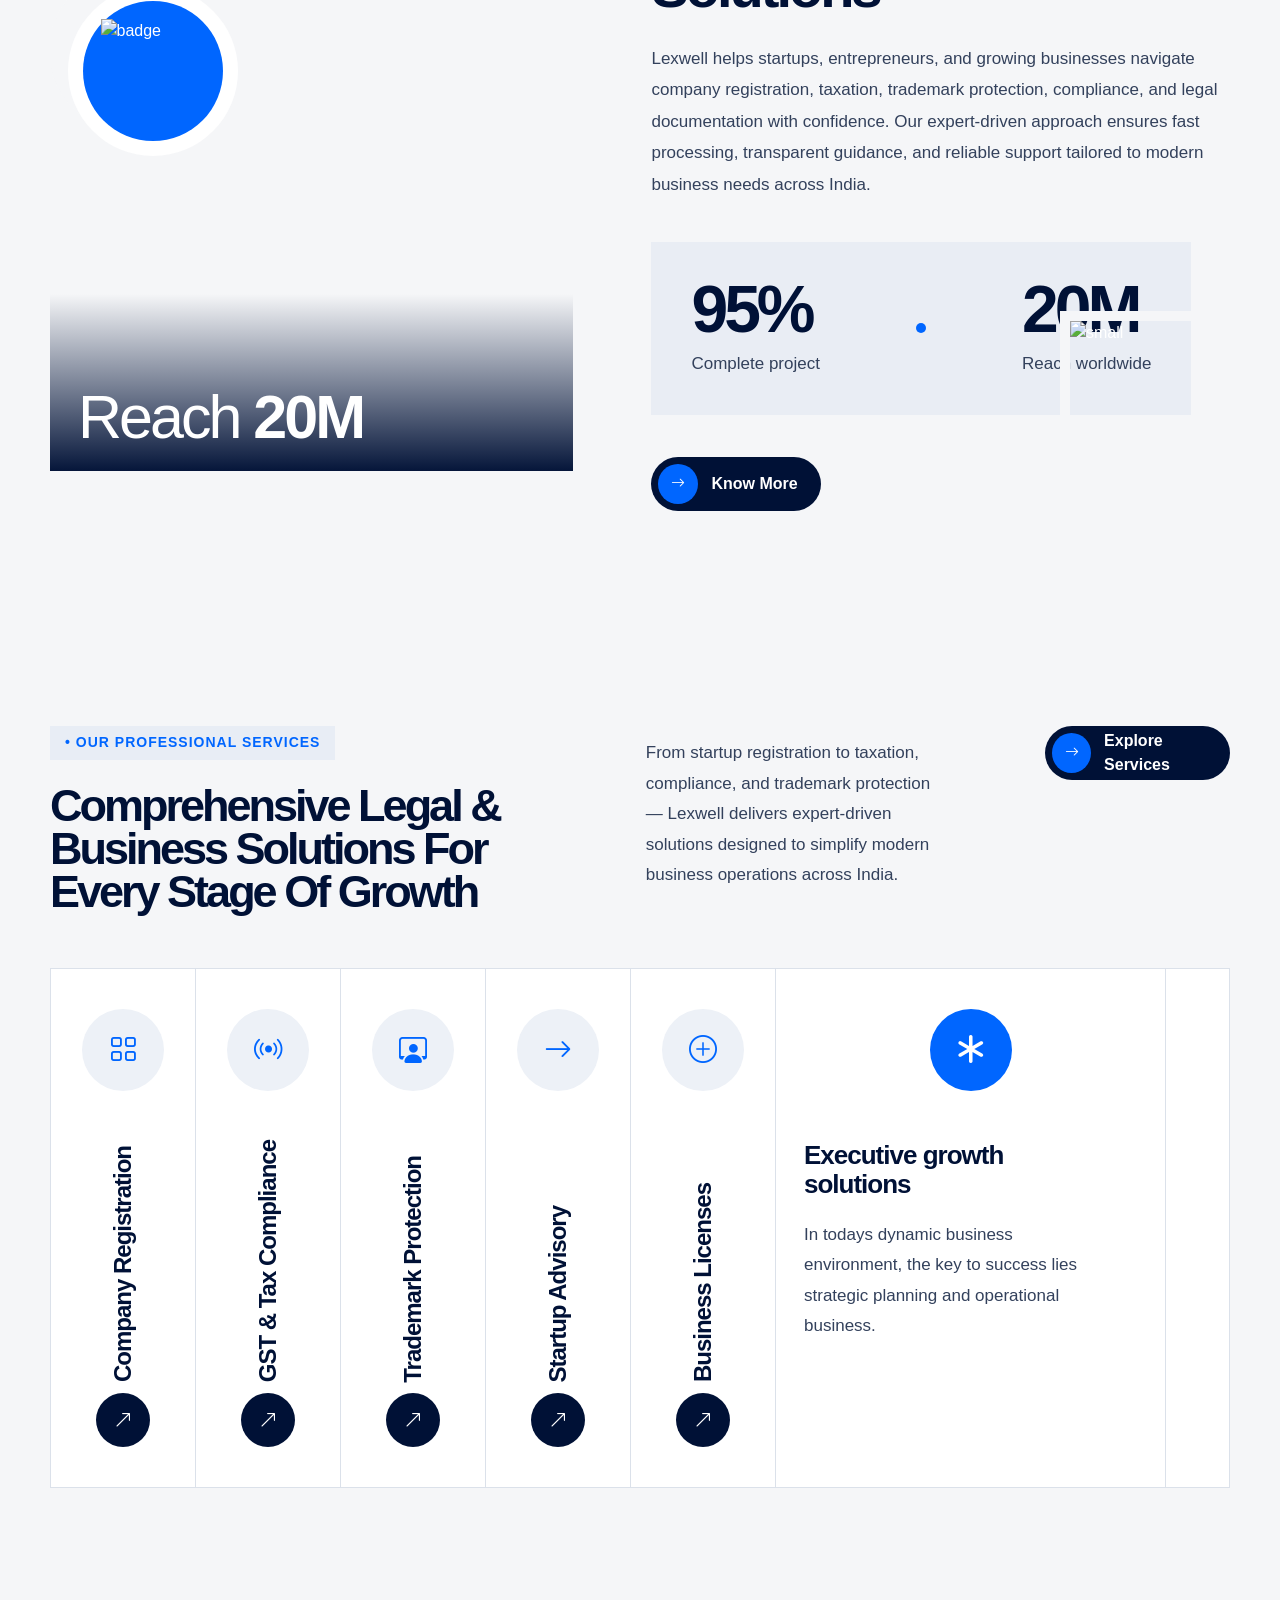
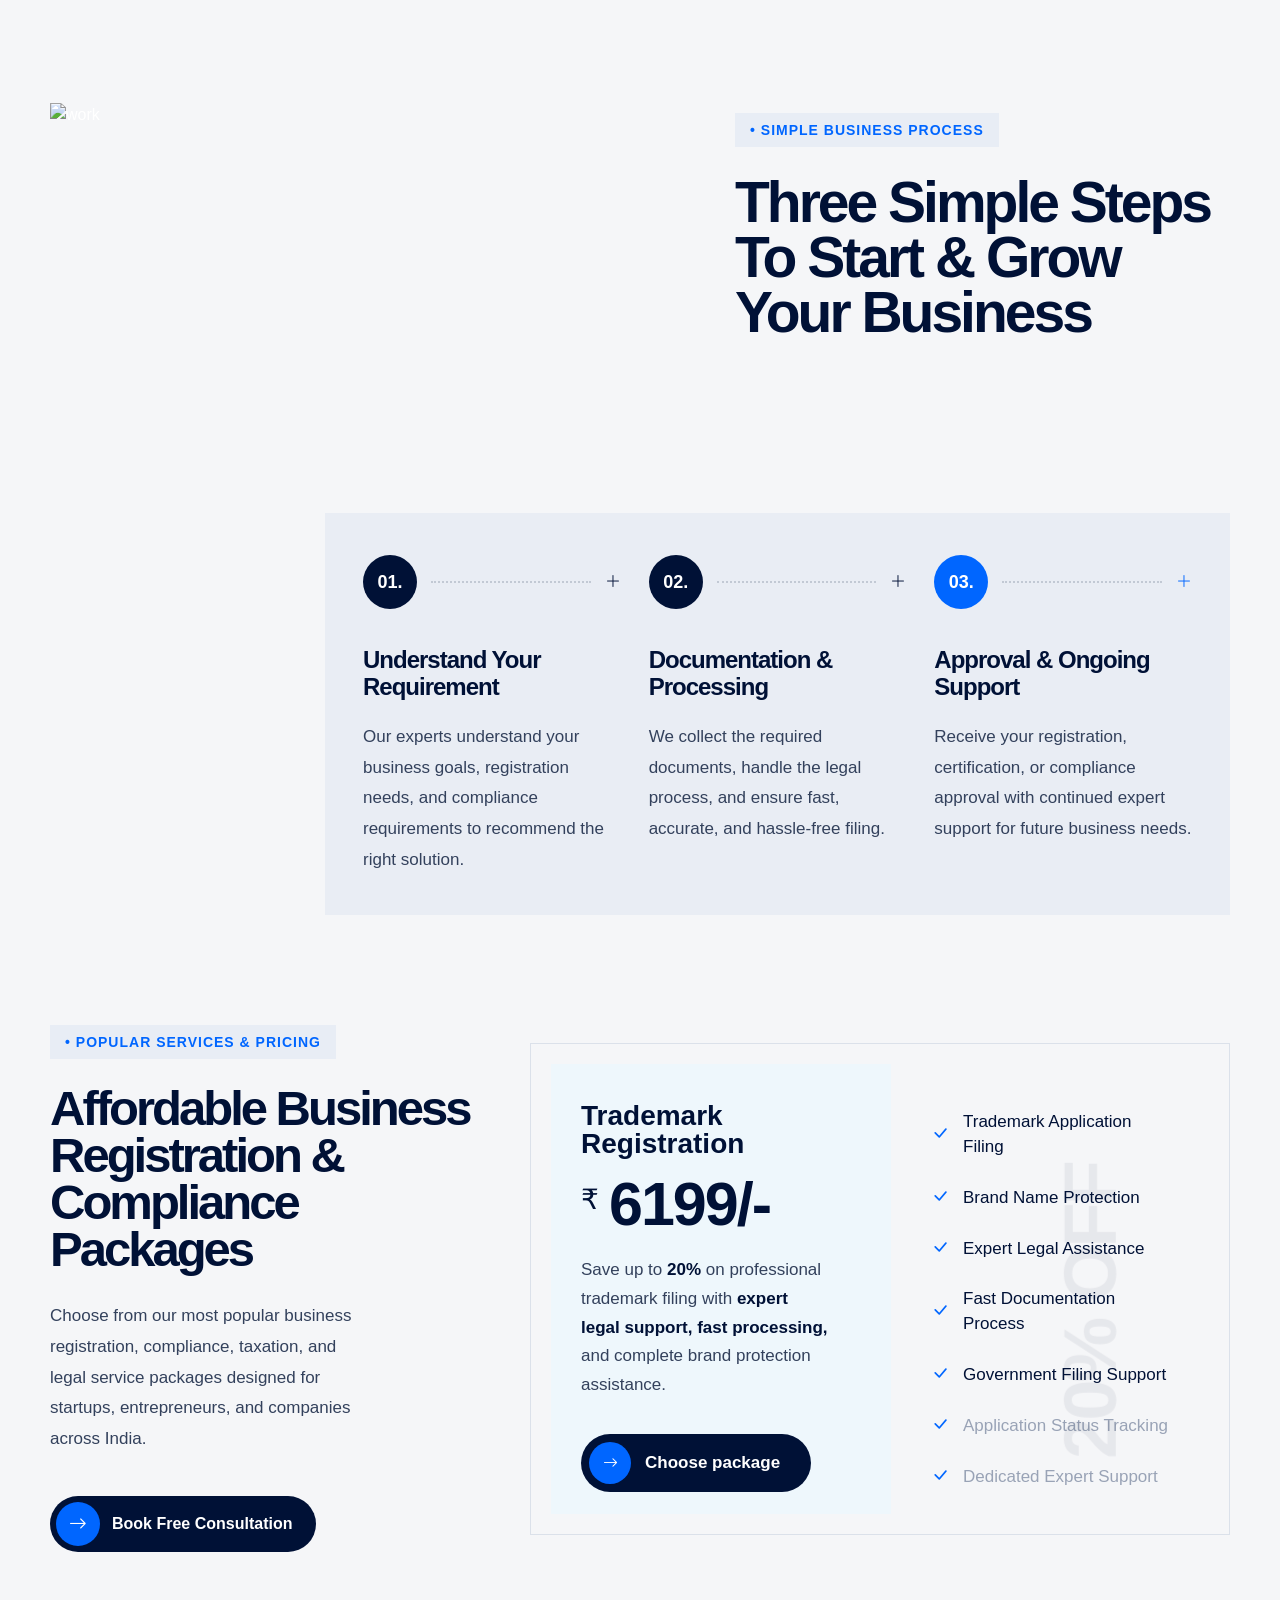
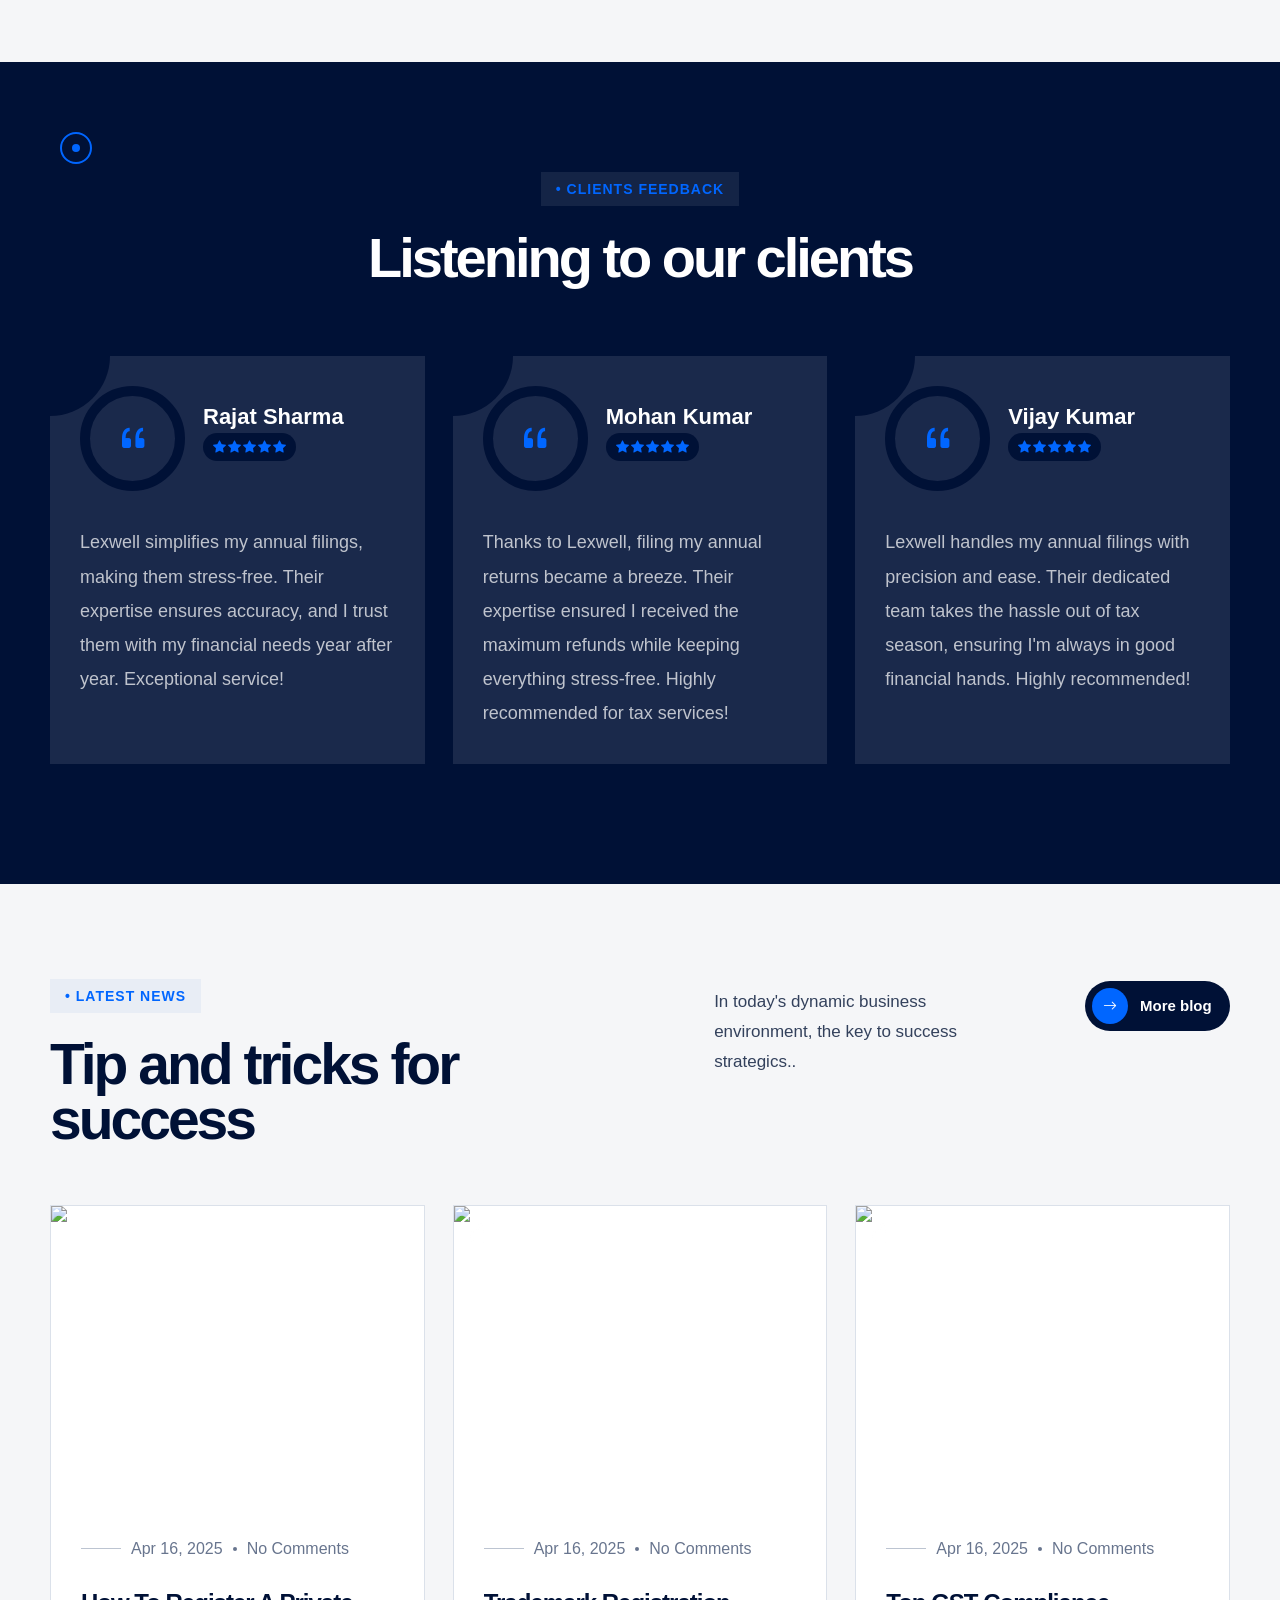
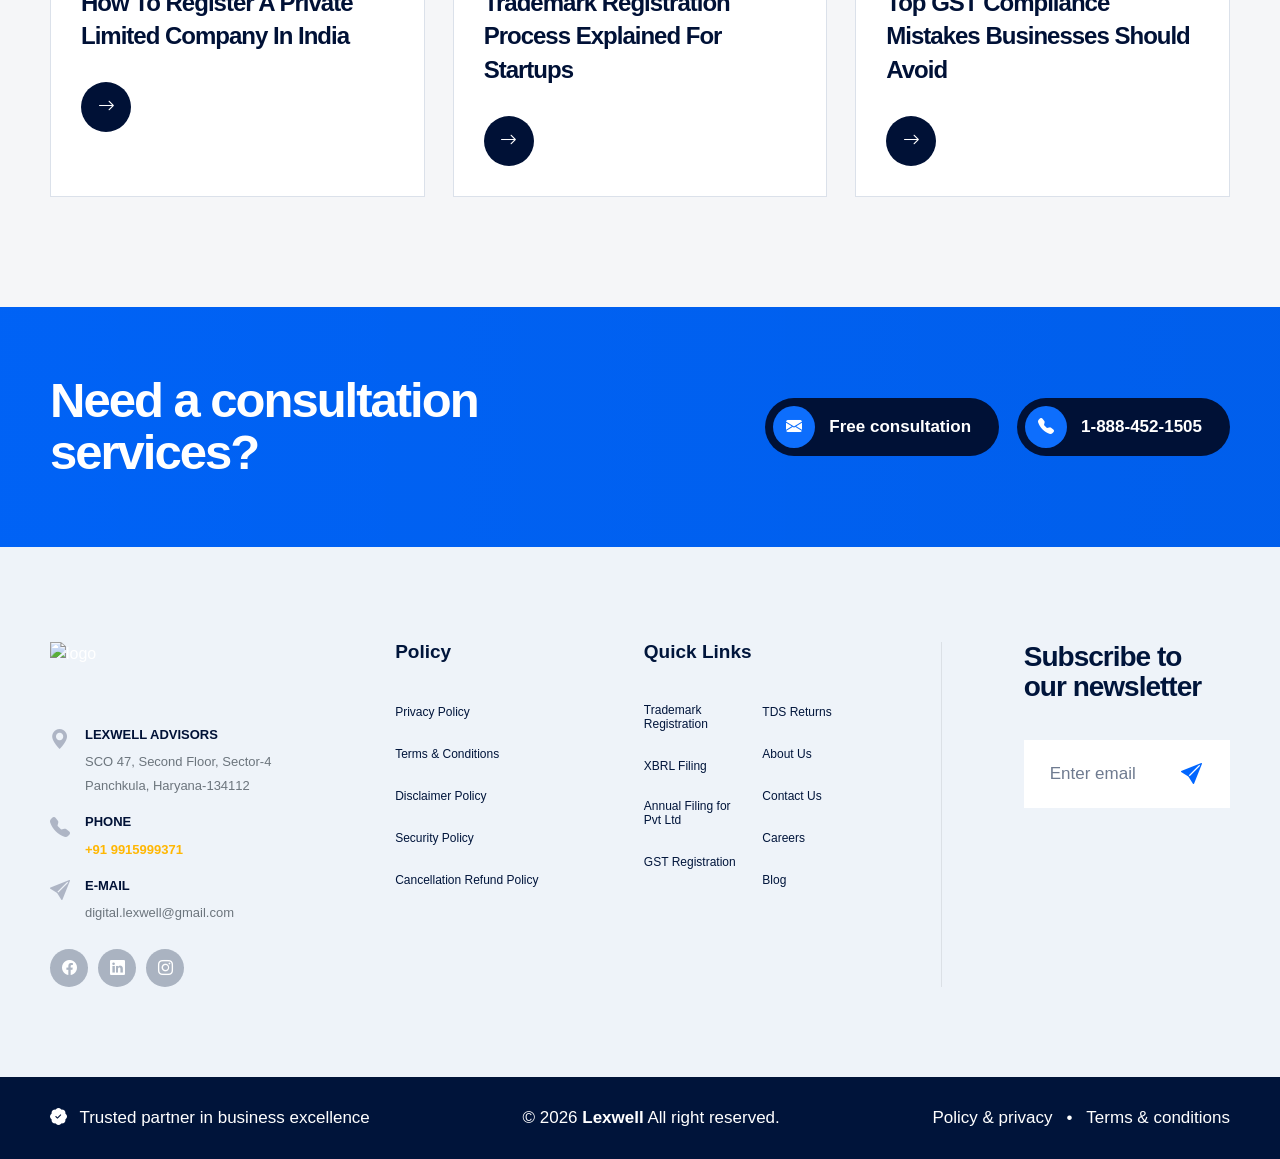
==== commit 7a4dd155: "24 may v3" ====
--- a/index.html
+++ b/index.html
@@ -530,6 +530,7 @@
 
                 </a>
 
+                
                 <!-- CLIENT BOX -->
 
                 <div class="hero-client-box">
@@ -593,7 +594,7 @@
 
                 <!-- NUMBER -->
 
-                <span class="feature-number">
+                <span class="feature-number compliance-watermark">
                     01
                 </span>
 
@@ -615,23 +616,37 @@
 
                     <!-- NEWS BOX -->
 
-                    <div class="feature-news-box">
-
-                        <span class="feature-news-dot"></span>
-
-                        <span class="feature-news-text">
-                            GST Return
-                        </span>
-
-                    </div>
-
-                    <!-- LINE -->
-
-                    <div class="feature-line"></div>
+                    <div class="compliance-slider" id="complianceSlider">
+                        <div class="compliance-slide active">
+                            <p class="slide-title"><i class="bi bi-file-earmark-text"></i> File Income Tax Return</p>
+                            <p><i class="bi bi-calendar3"></i> Due: 15th Sept 2025</p>
+                            <div class="progress-line"></div>
+                        </div>
+                        <div class="compliance-slide">
+                            <p class="slide-title"><i class="bi bi-calculator"></i> GST Annual Return</p>
+                            <p><i class="bi bi-calendar3"></i> Due: 31st Dec 2025</p>
+                            <div class="progress-line"></div>
+                        </div>
+                        <div class="compliance-slide">
+                            <p class="slide-title"><i class="bi bi-briefcase"></i> ROC Filing (AOC-4)</p>
+                            <p><i class="bi bi-calendar3"></i> Due: 30th Oct 2025</p>
+                            <div class="progress-line"></div>
+                        </div>
+                        <div class="compliance-slide">
+                            <p class="slide-title"><i class="bi bi-receipt"></i> TDS Return Filing</p>
+                            <p><i class="bi bi-calendar3"></i> Due: 31st Jan 2026</p>
+                            <div class="progress-line"></div>
+                        </div>
+                        <div class="compliance-slide">
+                            <p class="slide-title"><i class="bi bi-building"></i> LLP Annual Return</p>
+                            <p><i class="bi bi-calendar3"></i> Due: 30th May 2025</p>
+                            <div class="progress-line"></div>
+                        </div>
+                    </div>
 
                     <!-- DOTS -->
 
-                    <div class="feature-slider-dots">
+                    <div class="feature-slider-dots" id="complianceDots">
 
                         <span class="active"></span>
                         <span></span>
--- a/assets/css/style.css
+++ b/assets/css/style.css
@@ -5932,3 +5932,66 @@
 .hero-client-box {
     z-index: 10 !important;
 }
+
+
+
+
+/* =========================
+   COMPLIANCE SLIDER IN FEATURE CARD
+========================= */
+.compliance-slider {
+    position: relative;
+    height: 100px;
+    margin-bottom: 25px;
+}
+
+.compliance-slide {
+    position: absolute;
+    top: 0; left: 0; width: 100%;
+    background: #101935;
+    border: 1px solid rgba(255,255,255,0.05);
+    border-radius: 10px;
+    padding: 15px;
+    opacity: 0;
+    transition: opacity 0.4s ease, transform 0.4s ease;
+    transform: translateY(10px);
+    pointer-events: none;
+    overflow: hidden;
+}
+
+.compliance-slide.active {
+    opacity: 1;
+    transform: translateY(0);
+    pointer-events: auto;
+}
+
+.compliance-slide p {
+    margin: 0;
+    font-size: 16px;
+    line-height: 1.4;
+    color: #e2e8f0;
+}
+
+.compliance-slide .slide-title {
+    font-weight: 600;
+    margin-bottom: 6px;
+    color: #ffb703;
+    font-size: 18px;
+}
+
+.compliance-slide i {
+    margin-right: 5px;
+}
+
+.compliance-slide .progress-line {
+    position: absolute;
+    bottom: 0;
+    left: 0;
+    height: 2px;
+    background: linear-gradient(90deg, #e63946, transparent);
+    width: 0%;
+}
+
+.compliance-slide.active .progress-line {
+    animation: progressFill 4s linear forwards;
+}
